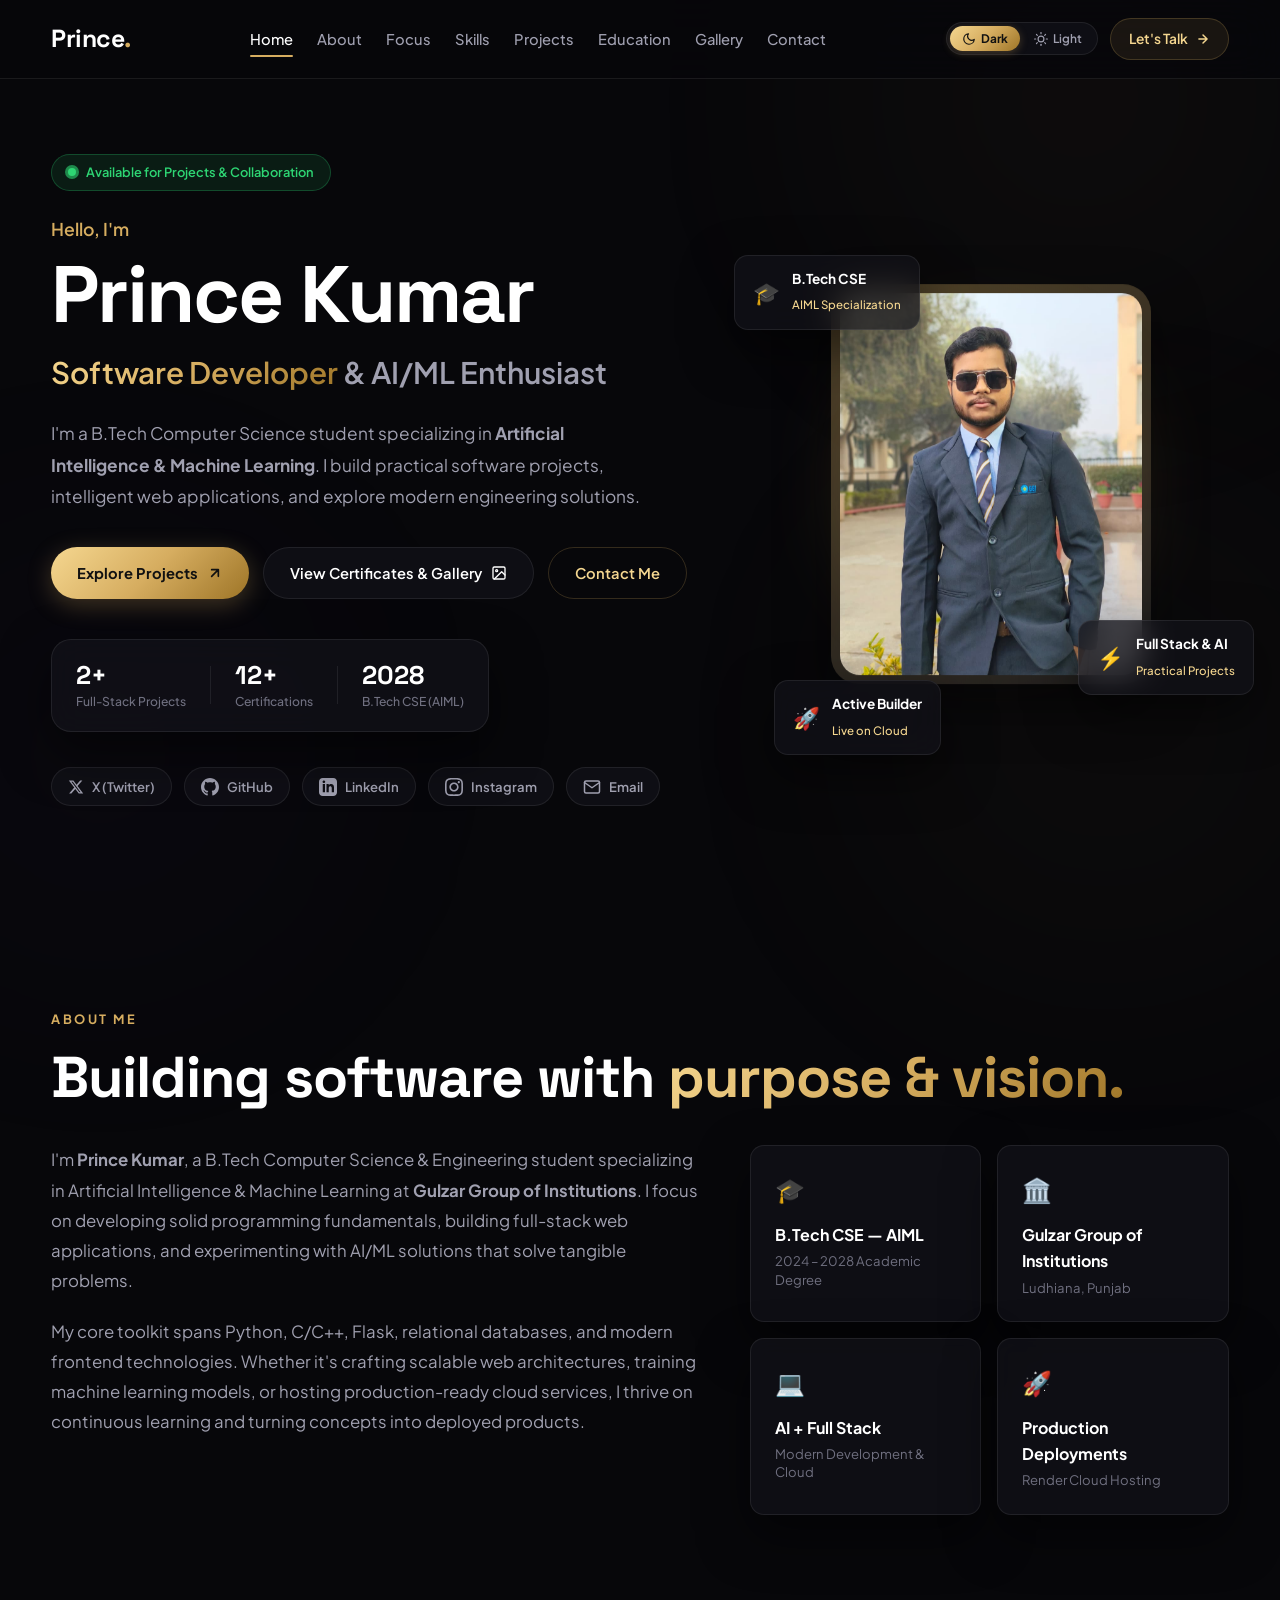
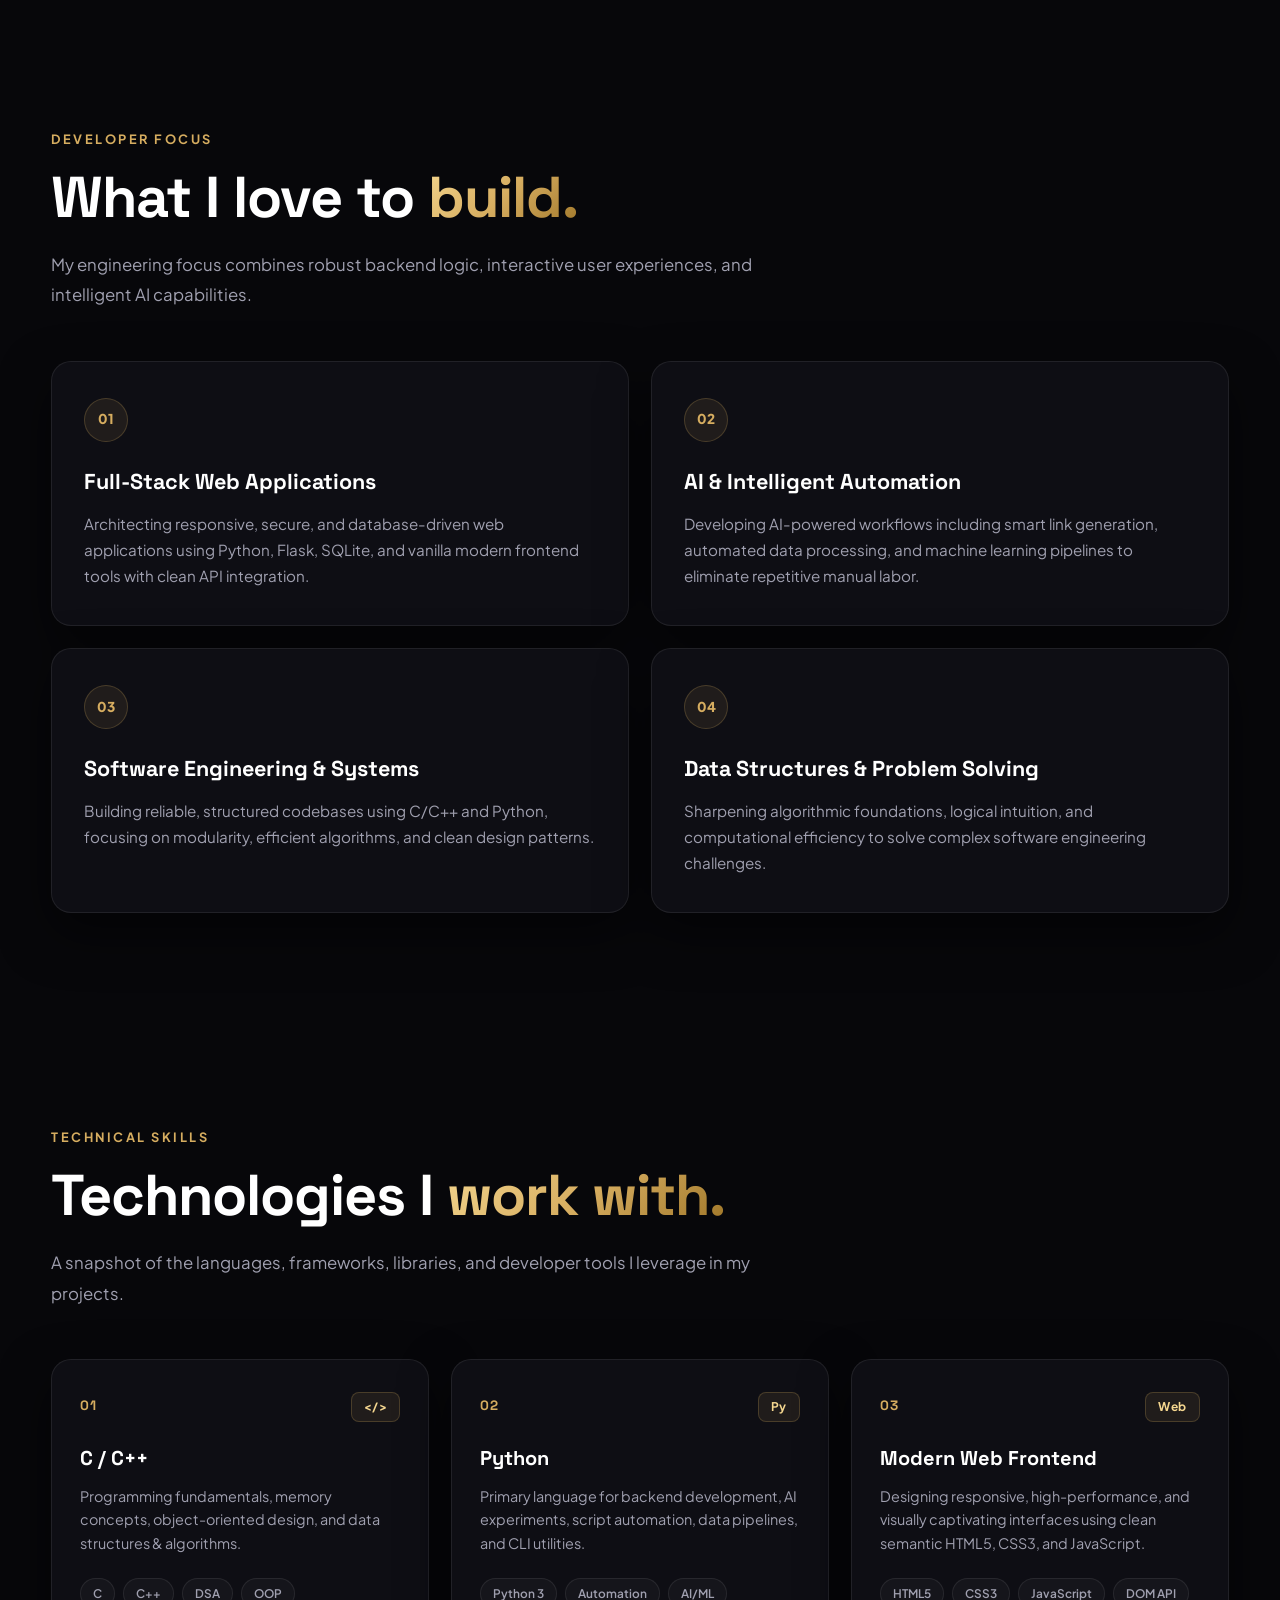
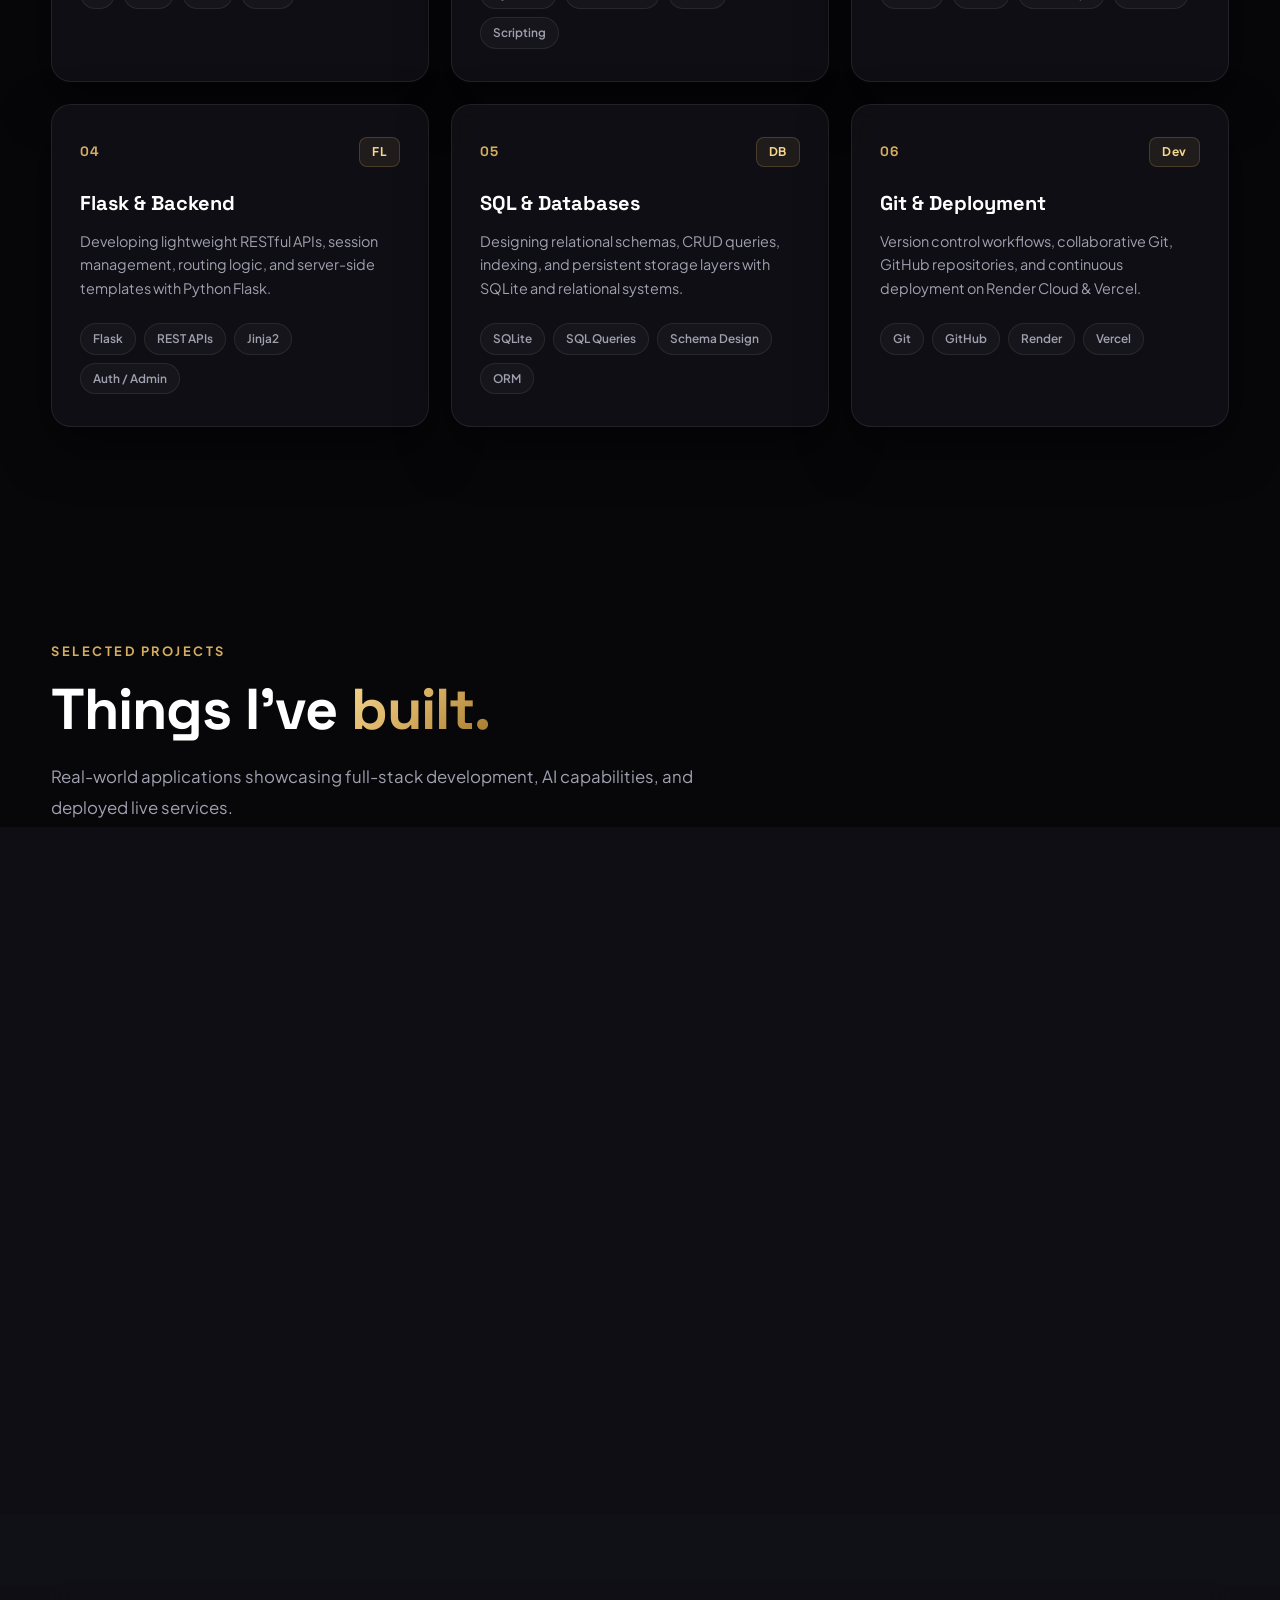
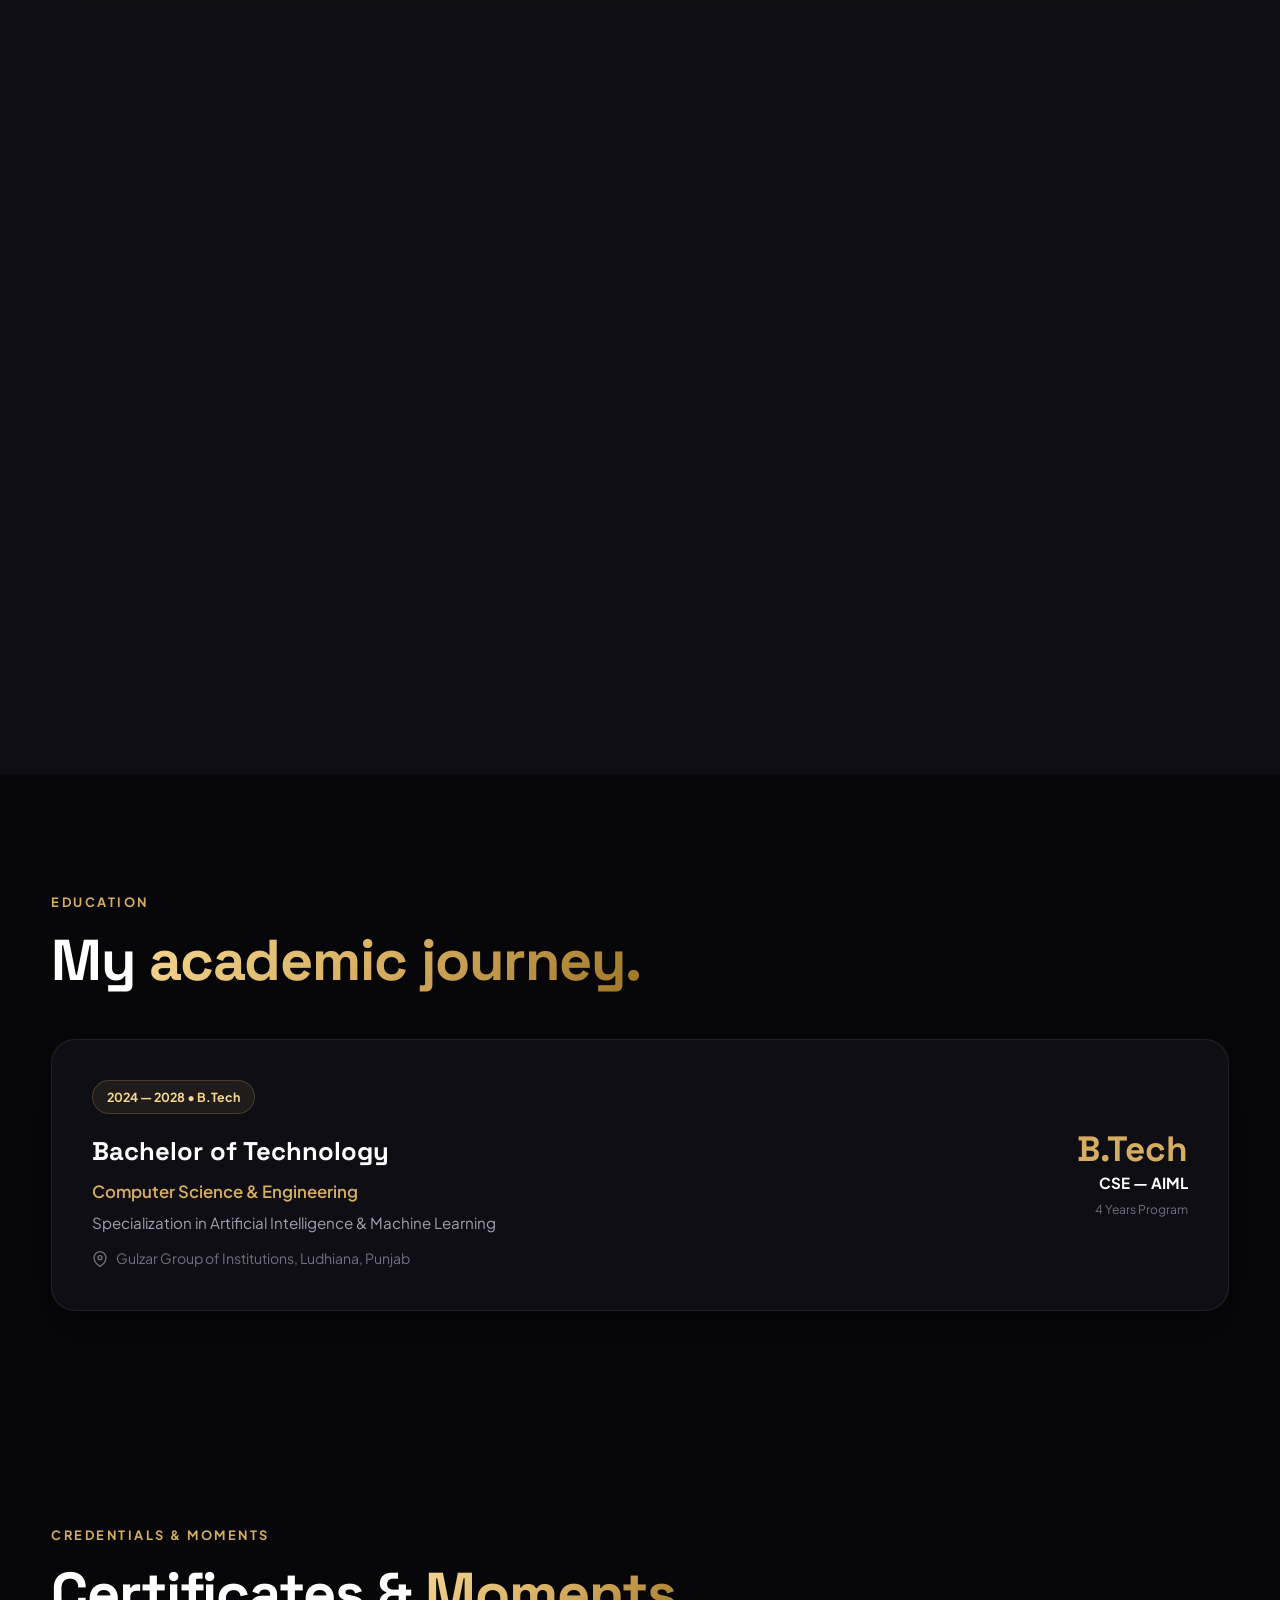
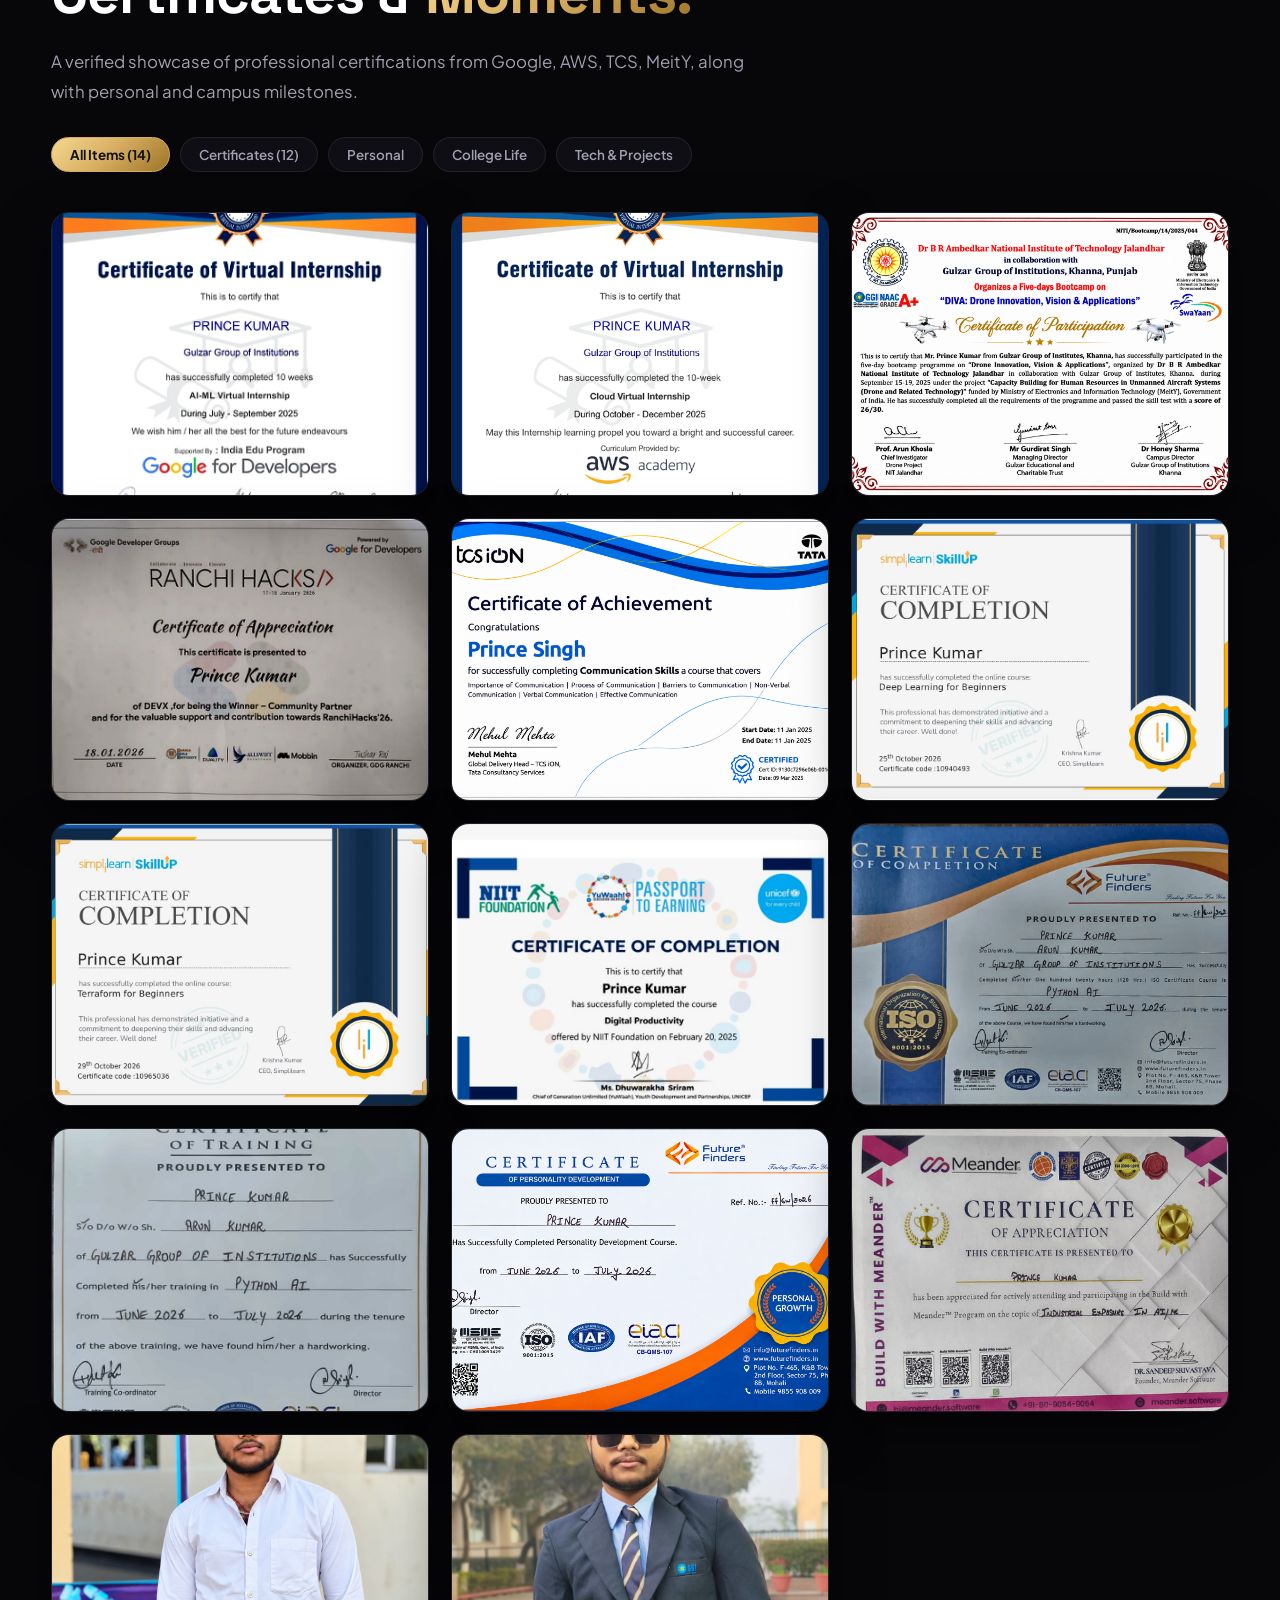
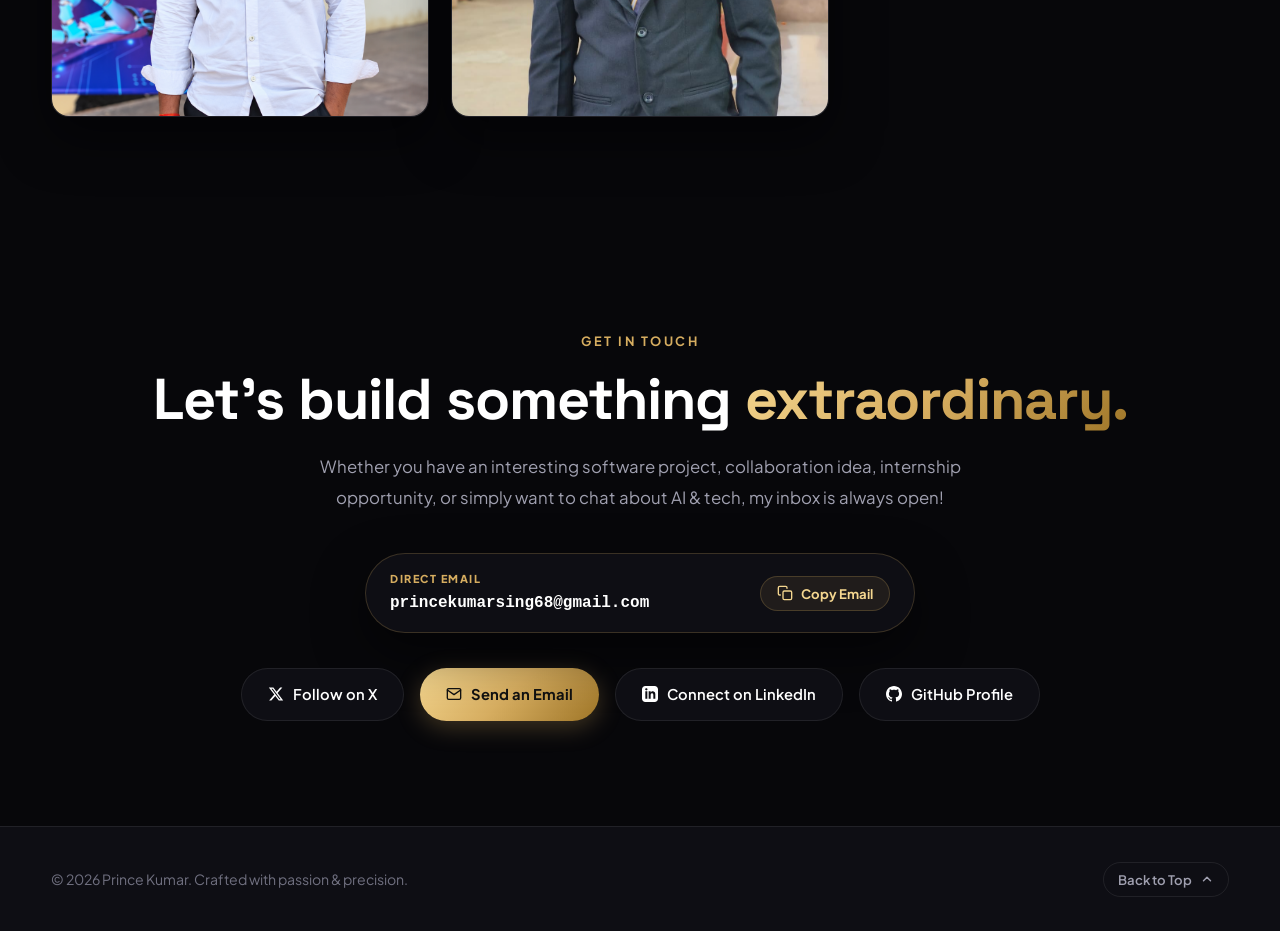
==== index.html @ 90526dca "feat: add 12 verified certificates to gallery under Certificates category and reposition gallery dir" ====
<!DOCTYPE html>
<html lang="en" data-theme="dark">

<head>
    <meta charset="UTF-8">
    <meta name="viewport" content="width=device-width, initial-scale=1.0">

    <title>Prince Kumar | Software Developer & AI/ML Enthusiast</title>

    <meta
        name="description"
        content="Prince Kumar — B.Tech CSE AIML student, software developer and AI/ML enthusiast building practical software solutions."
    >
    <meta name="author" content="Prince Kumar">

    <!-- Color Scheme Meta & Anti-FOUC Theme Script -->
    <meta name="color-scheme" content="light dark">
    <script>
        try {
            const savedTheme = localStorage.getItem("portfolio_theme") || "dark";
            document.documentElement.setAttribute("data-theme", savedTheme);
            const metaTheme = document.querySelector('meta[name="color-scheme"]');
            if (metaTheme) metaTheme.content = savedTheme;
        } catch (e) {}
    </script>

    <!-- Google Fonts -->
    <link rel="preconnect" href="https://fonts.googleapis.com">
    <link rel="preconnect" href="https://fonts.gstatic.com" crossorigin>
    <link href="https://fonts.googleapis.com/css2?family=Plus+Jakarta+Sans:wght@300;400;500;600;700;800&family=Space+Grotesk:wght@500;600;700&display=swap" rel="stylesheet">

    <link rel="stylesheet" href="style.css">
</head>

<body>

    <!-- ================= BACKGROUND AMBIENT GLOWS ================= -->
    <div class="ambient-glow glow-top" aria-hidden="true"></div>
    <div class="ambient-glow glow-middle" aria-hidden="true"></div>
    <div class="ambient-glow glow-bottom" aria-hidden="true"></div>

    <!-- ================= NAVBAR ================= -->
    <header class="navbar">
        <div class="container nav-container">
            <a href="#home" class="logo">
                Prince<span class="gold-dot">.</span>
            </a>

            <!-- NAV LINKS: Gallery right before Contact -->
            <nav class="nav-links" id="navLinks">
                <a href="#home" class="active">Home</a>
                <a href="#about">About</a>
                <a href="#focus">Focus</a>
                <a href="#skills">Skills</a>
                <a href="#projects">Projects</a>
                <a href="#education">Education</a>
                <a href="#gallery">Gallery</a>
                <a href="#contact">Contact</a>
            </nav>

            <div class="nav-actions">
                <!-- THEME SWITCHER (Dark & Light) -->
                <div class="theme-switcher" id="themeSwitcher" role="group" aria-label="Color theme switcher">
                    <button type="button" class="theme-btn active" id="darkThemeBtn" title="Switch to Dark Theme" aria-label="Dark theme">
                        <svg width="14" height="14" viewBox="0 0 24 24" fill="none" stroke="currentColor" stroke-width="2" stroke-linecap="round" stroke-linejoin="round"><path d="M21 12.79A9 9 0 1 1 11.21 3 7 7 0 0 0 21 12.79z"/></svg>
                        <span>Dark</span>
                    </button>
                    <button type="button" class="theme-btn" id="lightThemeBtn" title="Switch to Light Theme" aria-label="Light theme">
                        <svg width="14" height="14" viewBox="0 0 24 24" fill="none" stroke="currentColor" stroke-width="2" stroke-linecap="round" stroke-linejoin="round"><circle cx="12" cy="12" r="5"/><line x1="12" y1="1" x2="12" y2="3"/><line x1="12" y1="21" x2="12" y2="23"/><line x1="4.22" y1="4.22" x2="5.64" y2="5.64"/><line x1="18.36" y1="18.36" x2="19.78" y2="19.78"/><line x1="1" y1="12" x2="3" y2="12"/><line x1="21" y1="12" x2="23" y2="12"/><line x1="4.22" y1="19.78" x2="5.64" y2="18.36"/><line x1="18.36" y1="5.64" x2="19.78" y2="4.22"/></svg>
                        <span>Light</span>
                    </button>
                </div>

                <a href="#contact" class="nav-button">
                    <span>Let's Talk</span>
                    <svg width="14" height="14" viewBox="0 0 24 24" fill="none" stroke="currentColor" stroke-width="2.5" stroke-linecap="round" stroke-linejoin="round"><path d="M5 12h14M12 5l7 7-7 7"/></svg>
                </a>

                <button class="menu-button" id="menuButton" aria-label="Open Menu" type="button">
                    <span class="bar"></span>
                    <span class="bar"></span>
                    <span class="bar"></span>
                </button>
            </div>
        </div>
    </header>

    <!-- ================= MAIN ================= -->
    <main>

        <!-- ================= HERO ================= -->
        <section id="home" class="hero">
            <div class="container hero-container">

                <!-- HERO CONTENT -->
                <div class="hero-content">
                    <div class="hero-badge">
                        <span class="pulse-indicator"></span>
                        <span>Available for Projects & Collaboration</span>
                    </div>

                    <p class="hero-intro">Hello, I'm</p>

                    <h1 class="hero-name">
                        Prince Kumar
                    </h1>

                    <h2 class="hero-subtitle">
                        <span class="gradient-text">Software Developer</span>
                        & AI/ML Enthusiast
                    </h2>

                    <p class="hero-description">
                        I'm a B.Tech Computer Science student specializing in
                        <strong>Artificial Intelligence & Machine Learning</strong>.
                        I build practical software projects, intelligent web applications, and explore modern engineering solutions.
                    </p>

                    <div class="hero-buttons">
                        <a href="#projects" class="btn btn-primary">
                            <span>Explore Projects</span>
                            <svg width="16" height="16" viewBox="0 0 24 24" fill="none" stroke="currentColor" stroke-width="2.5" stroke-linecap="round" stroke-linejoin="round"><path d="M7 17L17 7M7 7h10v10"/></svg>
                        </a>

                        <a href="#gallery" class="btn btn-secondary">
                            <span>View Certificates & Gallery</span>
                            <svg width="16" height="16" viewBox="0 0 24 24" fill="none" stroke="currentColor" stroke-width="2" stroke-linecap="round" stroke-linejoin="round"><rect x="3" y="3" width="18" height="18" rx="2" ry="2"/><circle cx="8.5" cy="8.5" r="1.5"/><polyline points="21 15 16 10 5 21"/></svg>
                        </a>

                        <a href="#contact" class="btn btn-outline">
                            <span>Contact Me</span>
                        </a>
                    </div>

                    <!-- HERO STATS ROW -->
                    <div class="hero-stats">
                        <div class="stat-card">
                            <span class="stat-number">2+</span>
                            <span class="stat-label">Full-Stack Projects</span>
                        </div>
                        <div class="stat-divider"></div>
                        <div class="stat-card">
                            <span class="stat-number">12+</span>
                            <span class="stat-label">Certifications</span>
                        </div>
                        <div class="stat-divider"></div>
                        <div class="stat-card">
                            <span class="stat-number">2028</span>
                            <span class="stat-label">B.Tech CSE (AIML)</span>
                        </div>
                    </div>

                    <!-- SOCIAL LINKS (with X @Prince_240061) -->
                    <div class="social-links">
                        <a href="https://x.com/Prince_240061" target="_blank" rel="noopener noreferrer" aria-label="X Profile (@Prince_240061)">
                            <svg width="16" height="16" viewBox="0 0 24 24" fill="currentColor"><path d="M18.244 2.25h3.308l-7.227 8.26 8.502 11.24H16.17l-5.214-6.817L4.99 21.75H1.68l7.73-8.835L1.254 2.25H8.08l4.713 6.231zm-1.161 17.52h1.833L7.084 4.126H5.117z"/></svg>
                            <span>X (Twitter)</span>
                        </a>

                        <a href="https://github.com/princekumar0223" target="_blank" rel="noopener noreferrer" aria-label="GitHub Profile">
                            <svg width="18" height="18" viewBox="0 0 24 24" fill="currentColor"><path d="M12 0c-6.626 0-12 5.373-12 12 0 5.302 3.438 9.8 8.207 11.387.599.111.793-.261.793-.577v-2.234c-3.338.726-4.033-1.416-4.033-1.416-.546-1.387-1.333-1.756-1.333-1.756-1.089-.745.083-.729.083-.729 1.205.084 1.839 1.237 1.839 1.237 1.07 1.834 2.807 1.304 3.492.997.107-.775.418-1.305.762-1.604-2.665-.305-5.467-1.334-5.467-5.931 0-1.311.469-2.381 1.236-3.221-.124-.303-.535-1.524.117-3.176 0 0 1.008-.322 3.301 1.23.957-.266 1.983-.399 3.003-.404 1.02.005 2.047.138 3.006.404 2.291-1.552 3.297-1.23 3.297-1.23.653 1.653.242 2.874.118 3.176.77.84 1.235 1.911 1.235 3.221 0 4.609-2.807 5.624-5.479 5.921.43.372.823 1.102.823 2.222v3.293c0 .319.192.694.801.576 4.765-1.589 8.199-6.086 8.199-11.386 0-6.627-5.373-12-12-12z"/></svg>
                            <span>GitHub</span>
                        </a>

                        <a href="https://www.linkedin.com/in/prince302" target="_blank" rel="noopener noreferrer" aria-label="LinkedIn Profile">
                            <svg width="18" height="18" viewBox="0 0 24 24" fill="currentColor"><path d="M19 0h-14c-2.761 0-5 2.239-5 5v14c0 2.761 2.239 5 5 5h14c2.762 0 5-2.239 5-5v-14c0-2.761-2.238-5-5-5zm-11 19h-3v-11h3v11zm-1.5-12.268c-.966 0-1.75-.79-1.75-1.764s.784-1.764 1.75-1.764 1.75.79 1.75 1.764-.783 1.764-1.75 1.764zm13.5 12.268h-3v-5.604c0-3.368-4-3.113-4 0v5.604h-3v-11h3v1.765c1.396-2.586 7-2.777 7 2.476v6.759z"/></svg>
                            <span>LinkedIn</span>
                        </a>

                        <a href="https://www.instagram.com/hy_prince_kumar" target="_blank" rel="noopener noreferrer" aria-label="Instagram Profile">
                            <svg width="18" height="18" viewBox="0 0 24 24" fill="currentColor"><path d="M12 2.163c3.204 0 3.584.012 4.85.07 3.252.148 4.771 1.691 4.919 4.919.058 1.265.069 1.645.069 4.849 0 3.205-.012 3.584-.069 4.849-.149 3.225-1.664 4.771-4.919 4.919-1.266.058-1.644.07-4.85.07-3.204 0-3.584-.012-4.849-.07-3.26-.149-4.771-1.699-4.919-4.92-.058-1.265-.07-1.644-.07-4.849 0-3.204.013-3.583.07-4.849.149-3.227 1.664-4.771 4.919-4.919 1.266-.057 1.645-.069 4.849-.069zm0-2.163c-3.259 0-3.667.014-4.947.072-4.358.2-6.78 2.618-6.98 6.98-.059 1.281-.073 1.689-.073 4.948 0 3.259.014 3.668.072 4.948.2 4.358 2.618 6.78 6.98 6.98 1.281.058 1.689.072 4.948.072 3.259 0 3.668-.014 4.948-.072 4.354-.2 6.782-2.618 6.979-6.98.059-1.28.073-1.689.073-4.948 0-3.259-.014-3.667-.072-4.947-.196-4.354-2.617-6.78-6.979-6.98-1.281-.059-1.69-.073-4.949-.073zm0 5.838c-3.403 0-6.162 2.759-6.162 6.162s2.759 6.163 6.162 6.163 6.162-2.759 6.162-6.163c0-3.403-2.759-6.162-6.162-6.162zm0 10.162c-2.209 0-4-1.79-4-4 0-2.209 1.791-4 4-4s4 1.791 4 4c0 2.21-1.791 4-4 4zm6.406-11.845c-.796 0-1.441.645-1.441 1.44s.645 1.44 1.441 1.44c.795 0 1.439-.645 1.439-1.44s-.644-1.44-1.439-1.44z"/></svg>
                            <span>Instagram</span>
                        </a>

                        <a href="mailto:princekumarsing68@gmail.com" aria-label="Email Prince">
                            <svg width="18" height="18" viewBox="0 0 24 24" fill="none" stroke="currentColor" stroke-width="2" stroke-linecap="round" stroke-linejoin="round"><path d="M4 4h16c1.1 0 2 .9 2 2v12c0 1.1-.9 2-2 2H4c-1.1 0-2-.9-2-2V6c0-1.1.9-2 2-2z"/><polyline points="22,6 12,13 2,6"/></svg>
                            <span>Email</span>
                        </a>
                    </div>
                </div>

                <!-- HERO PROFILE VISUAL -->
                <div class="hero-visual">
                    <div class="profile-card">
                        <div class="profile-glow"></div>
                        <div class="profile-frame">
                            <img
                                src="assets/images/profile.jpg"
                                alt="Prince Kumar"
                                loading="eager"
                                class="profile-img"
                            >
                        </div>
                    </div>

                    <div class="floating-card card-one">
                        <span class="floating-icon">🎓</span>
                        <div>
                            <strong>B.Tech CSE</strong>
                            <small>AIML Specialization</small>
                        </div>
                    </div>

                    <div class="floating-card card-two">
                        <span class="floating-icon">⚡</span>
                        <div>
                            <strong>Full Stack & AI</strong>
                            <small>Practical Projects</small>
                        </div>
                    </div>

                    <div class="floating-card card-three">
                        <span class="floating-icon">🚀</span>
                        <div>
                            <strong>Active Builder</strong>
                            <small>Live on Cloud</small>
                        </div>
                    </div>
                </div>

            </div>
        </section>

        <!-- ================= ABOUT ================= -->
        <section id="about" class="section">
            <div class="container">
                <p class="section-label">ABOUT ME</p>
                <h2 class="section-title">
                    Building software with <span>purpose & vision.</span>
                </h2>

                <div class="about-grid">
                    <div class="about-text-content">
                        <p class="section-description">
                            I'm <strong>Prince Kumar</strong>, a B.Tech Computer Science & Engineering student specializing in
                            Artificial Intelligence & Machine Learning at <strong>Gulzar Group of Institutions</strong>.
                            I focus on developing solid programming fundamentals, building full-stack web applications, and experimenting with AI/ML solutions that solve tangible problems.
                        </p>

                        <p class="section-description about-second">
                            My core toolkit spans Python, C/C++, Flask, relational databases, and modern frontend technologies. Whether it's crafting scalable web architectures, training machine learning models, or hosting production-ready cloud services, I thrive on continuous learning and turning concepts into deployed products.
                        </p>
                    </div>

                    <div class="about-highlights">
                        <div class="highlight-card">
                            <div class="highlight-icon">🎓</div>
                            <strong>B.Tech CSE — AIML</strong>
                            <span>2024 – 2028 Academic Degree</span>
                        </div>

                        <div class="highlight-card">
                            <div class="highlight-icon">🏛️</div>
                            <strong>Gulzar Group of Institutions</strong>
                            <span>Ludhiana, Punjab</span>
                        </div>

                        <div class="highlight-card">
                            <div class="highlight-icon">💻</div>
                            <strong>AI + Full Stack</strong>
                            <span>Modern Development & Cloud</span>
                        </div>

                        <div class="highlight-card">
                            <div class="highlight-icon">🚀</div>
                            <strong>Production Deployments</strong>
                            <span>Render Cloud Hosting</span>
                        </div>
                    </div>
                </div>
            </div>
        </section>

        <!-- ================= DEVELOPER FOCUS ================= -->
        <section id="focus" class="section focus-section">
            <div class="container">
                <p class="section-label">DEVELOPER FOCUS</p>
                <h2 class="section-title">
                    What I love to <span>build.</span>
                </h2>
                <p class="section-description">
                    My engineering focus combines robust backend logic, interactive user experiences, and intelligent AI capabilities.
                </p>

                <div class="focus-grid">
                    <div class="focus-card">
                        <span class="focus-icon">01</span>
                        <h3>Full-Stack Web Applications</h3>
                        <p>
                            Architecting responsive, secure, and database-driven web applications using Python, Flask, SQLite, and vanilla modern frontend tools with clean API integration.
                        </p>
                    </div>

                    <div class="focus-card">
                        <span class="focus-icon">02</span>
                        <h3>AI & Intelligent Automation</h3>
                        <p>
                            Developing AI-powered workflows including smart link generation, automated data processing, and machine learning pipelines to eliminate repetitive manual labor.
                        </p>
                    </div>

                    <div class="focus-card">
                        <span class="focus-icon">03</span>
                        <h3>Software Engineering & Systems</h3>
                        <p>
                            Building reliable, structured codebases using C/C++ and Python, focusing on modularity, efficient algorithms, and clean design patterns.
                        </p>
                    </div>

                    <div class="focus-card">
                        <span class="focus-icon">04</span>
                        <h3>Data Structures & Problem Solving</h3>
                        <p>
                            Sharpening algorithmic foundations, logical intuition, and computational efficiency to solve complex software engineering challenges.
                        </p>
                    </div>
                </div>
            </div>
        </section>

        <!-- ================= SKILLS ================= -->
        <section id="skills" class="section">
            <div class="container">
                <p class="section-label">TECHNICAL SKILLS</p>
                <h2 class="section-title">
                    Technologies I <span>work with.</span>
                </h2>
                <p class="section-description">
                    A snapshot of the languages, frameworks, libraries, and developer tools I leverage in my projects.
                </p>

                <div class="skills-grid">
                    <!-- 01 -->
                    <div class="skill-card">
                        <div class="skill-top">
                            <div class="skill-number">01</div>
                            <span class="skill-symbol">&lt;/&gt;</span>
                        </div>
                        <h3>C / C++</h3>
                        <p>Programming fundamentals, memory concepts, object-oriented design, and data structures & algorithms.</p>
                        <div class="skill-tech">
                            <span>C</span>
                            <span>C++</span>
                            <span>DSA</span>
                            <span>OOP</span>
                        </div>
                    </div>

                    <!-- 02 -->
                    <div class="skill-card">
                        <div class="skill-top">
                            <div class="skill-number">02</div>
                            <span class="skill-symbol">Py</span>
                        </div>
                        <h3>Python</h3>
                        <p>Primary language for backend development, AI experiments, script automation, data pipelines, and CLI utilities.</p>
                        <div class="skill-tech">
                            <span>Python 3</span>
                            <span>Automation</span>
                            <span>AI/ML</span>
                            <span>Scripting</span>
                        </div>
                    </div>

                    <!-- 03 -->
                    <div class="skill-card">
                        <div class="skill-top">
                            <div class="skill-number">03</div>
                            <span class="skill-symbol">Web</span>
                        </div>
                        <h3>Modern Web Frontend</h3>
                        <p>Designing responsive, high-performance, and visually captivating interfaces using clean semantic HTML5, CSS3, and JavaScript.</p>
                        <div class="skill-tech">
                            <span>HTML5</span>
                            <span>CSS3</span>
                            <span>JavaScript</span>
                            <span>DOM API</span>
                        </div>
                    </div>

                    <!-- 04 -->
                    <div class="skill-card">
                        <div class="skill-top">
                            <div class="skill-number">04</div>
                            <span class="skill-symbol">FL</span>
                        </div>
                        <h3>Flask & Backend</h3>
                        <p>Developing lightweight RESTful APIs, session management, routing logic, and server-side templates with Python Flask.</p>
                        <div class="skill-tech">
                            <span>Flask</span>
                            <span>REST APIs</span>
                            <span>Jinja2</span>
                            <span>Auth / Admin</span>
                        </div>
                    </div>

                    <!-- 05 -->
                    <div class="skill-card">
                        <div class="skill-top">
                            <div class="skill-number">05</div>
                            <span class="skill-symbol">DB</span>
                        </div>
                        <h3>SQL & Databases</h3>
                        <p>Designing relational schemas, CRUD queries, indexing, and persistent storage layers with SQLite and relational systems.</p>
                        <div class="skill-tech">
                            <span>SQLite</span>
                            <span>SQL Queries</span>
                            <span>Schema Design</span>
                            <span>ORM</span>
                        </div>
                    </div>

                    <!-- 06 -->
                    <div class="skill-card">
                        <div class="skill-top">
                            <div class="skill-number">06</div>
                            <span class="skill-symbol">Dev</span>
                        </div>
                        <h3>Git & Deployment</h3>
                        <p>Version control workflows, collaborative Git, GitHub repositories, and continuous deployment on Render Cloud & Vercel.</p>
                        <div class="skill-tech">
                            <span>Git</span>
                            <span>GitHub</span>
                            <span>Render</span>
                            <span>Vercel</span>
                        </div>
                    </div>
                </div>
            </div>
        </section>

        <!-- ================= PROJECTS ================= -->
        <section id="projects" class="section projects-section">
            <div class="container">
                <p class="section-label">SELECTED PROJECTS</p>
                <h2 class="section-title">
                    Things I've <span>built.</span>
                </h2>
                <p class="section-description">
                    Real-world applications showcasing full-stack development, AI capabilities, and deployed live services.
                </p>

                <div class="projects-showcase">

                    <!-- ================= PROJECT 01: PRINCE MART ================= -->
                    <article class="project-feature">
                        <div class="project-visual">
                            <div class="project-window">
                                <div class="window-header">
                                    <div class="window-dots">
                                        <span></span>
                                        <span></span>
                                        <span></span>
                                    </div>
                                    <span class="window-title">prince-mart.onrender.com</span>
                                    <span class="live-pill">
                                        <span class="live-dot"></span> Live
                                    </span>
                                </div>

                                <div class="window-content ecom-mock">
                                    <div class="mock-sidebar">
                                        <span class="mock-line active"></span>
                                        <span class="mock-line"></span>
                                        <span class="mock-line"></span>
                                        <span class="mock-line"></span>
                                    </div>

                                    <div class="mock-main">
                                        <div class="mock-heading">
                                            <span></span>
                                            <span></span>
                                        </div>

                                        <div class="mock-products">
                                            <div class="mock-product">
                                                <div class="mock-img-placeholder">🛒</div>
                                                <span class="mock-item-bar"></span>
                                                <small class="mock-item-price">₹149</small>
                                            </div>
                                            <div class="mock-product">
                                                <div class="mock-img-placeholder">📦</div>
                                                <span class="mock-item-bar"></span>
                                                <small class="mock-item-price">₹299</small>
                                            </div>
                                            <div class="mock-product">
                                                <div class="mock-img-placeholder">🛍️</div>
                                                <span class="mock-item-bar"></span>
                                                <small class="mock-item-price">₹499</small>
                                            </div>
                                        </div>
                                    </div>
                                </div>
                            </div>
                        </div>

                        <div class="project-info">
                            <div class="project-meta">
                                <span>01</span>
                                <span>E-COMMERCE & MANAGEMENT</span>
                                <span class="project-badge-live">Live on Render</span>
                            </div>

                            <h3>Prince Mart</h3>

                            <p>
                                A comprehensive grocery and wholesale ordering web application built for local shopkeepers, merchants, and customers. It features intuitive product discovery, dynamic pricing management, custom customer cart & order processing, Cash on Delivery, and a dedicated <strong>secure Admin portal</strong> to oversee store inventory and sales.
                            </p>

                            <div class="project-features">
                                <span>Product & Inventory Management</span>
                                <span>Customer Ordering & Cart</span>
                                <span>Admin Dashboard & Auth</span>
                                <span>Cash on Delivery</span>
                                <span>Dynamic Pricing</span>
                            </div>

                            <div class="project-stack">
                                <span>Python</span>
                                <span>Flask</span>
                                <span>SQLite</span>
                                <span>HTML5</span>
                                <span>CSS3</span>
                                <span>JavaScript</span>
                                <span>Render</span>
                            </div>

                            <div class="project-actions">
                                <a
                                    href="https://prince-mart.onrender.com"
                                    target="_blank"
                                    rel="noopener noreferrer"
                                    class="project-action action-live"
                                    title="Open Prince Mart Store"
                                >
                                    <svg width="15" height="15" viewBox="0 0 24 24" fill="none" stroke="currentColor" stroke-width="2.5" stroke-linecap="round" stroke-linejoin="round"><path d="M18 13v6a2 2 0 0 1-2 2H5a2 2 0 0 1-2-2V8a2 2 0 0 1 2-2h6"/><polyline points="15 3 21 3 21 9"/><line x1="10" y1="14" x2="21" y2="3"/></svg>
                                    <span>Live Website</span>
                                </a>

                                <a
                                    href="https://prince-mart.onrender.com/admin/login"
                                    target="_blank"
                                    rel="noopener noreferrer"
                                    class="project-action action-admin"
                                    title="Open Admin Login Portal"
                                >
                                    <svg width="15" height="15" viewBox="0 0 24 24" fill="none" stroke="currentColor" stroke-width="2.5" stroke-linecap="round" stroke-linejoin="round"><rect x="3" y="11" width="18" height="11" rx="2" ry="2"/><path d="M7 11V7a5 5 0 0 1 10 0v4"/></svg>
                                    <span>Admin Portal</span>
                                </a>

                                <a
                                    href="https://github.com/princekumar0223"
                                    target="_blank"
                                    rel="noopener noreferrer"
                                    class="project-action"
                                    title="View Source on GitHub"
                                >
                                    <svg width="15" height="15" viewBox="0 0 24 24" fill="currentColor"><path d="M12 0c-6.626 0-12 5.373-12 12 0 5.302 3.438 9.8 8.207 11.387.599.111.793-.261.793-.577v-2.234c-3.338.726-4.033-1.416-4.033-1.416-.546-1.387-1.333-1.756-1.333-1.756-1.089-.745.083-.729.083-.729 1.205.084 1.839 1.237 1.839 1.237 1.07 1.834 2.807 1.304 3.492.997.107-.775.418-1.305.762-1.604-2.665-.305-5.467-1.334-5.467-5.931 0-1.311.469-2.381 1.236-3.221-.124-.303-.535-1.524.117-3.176 0 0 1.008-.322 3.301 1.23.957-.266 1.983-.399 3.003-.404 1.02.005 2.047.138 3.006.404 2.291-1.552 3.297-1.23 3.297-1.23.653 1.653.242 2.874.118 3.176.77.84 1.235 1.911 1.235 3.221 0 4.609-2.807 5.624-5.479 5.921.43.372.823 1.102.823 2.222v3.293c0 .319.192.694.801.576 4.765-1.589 8.199-6.086 8.199-11.386 0-6.627-5.373-12-12-12z"/></svg>
                                    <span>GitHub</span>
                                </a>
                            </div>
                        </div>
                    </article>

                    <!-- ================= PROJECT 02: RELINK AI ================= -->
                    <article class="project-feature reverse">
                        <div class="project-visual">
                            <div class="project-window ai-window">
                                <div class="window-header">
                                    <div class="window-dots">
                                        <span></span>
                                        <span></span>
                                        <span></span>
                                    </div>
                                    <span class="window-title">relink-ai.onrender.com</span>
                                    <span class="live-pill">
                                        <span class="live-dot"></span> Live
                                    </span>
                                </div>

                                <div class="window-content relink-mock">
                                    <div class="relink-header-mock">
                                        <span class="relink-logo">⚡ Relink AI</span>
                                        <span class="relink-chip">AI Engine Active</span>
                                    </div>

                                    <div class="relink-input-box">
                                        <span class="relink-input-placeholder">https://your-long-url.com/ai-smart-link</span>
                                        <span class="relink-action-badge">Shorten & Analyze</span>
                                    </div>

                                    <div class="relink-stats-row">
                                        <div class="relink-stat">
                                            <strong>1,420+</strong>
                                            <small>Smart Clicks</small>
                                        </div>
                                        <div class="relink-stat">
                                            <strong>99.8%</strong>
                                            <small>Fast Redirect</small>
                                        </div>
                                        <div class="relink-stat">
                                            <strong>AI Bio</strong>
                                            <small>Custom Page</small>
                                        </div>
                                    </div>

                                    <div class="relink-preview-card">
                                        <div class="relink-preview-left">
                                            <span class="relink-dot-status"></span>
                                            <div>
                                                <strong>relink-ai.onrender.com/prince</strong>
                                                <small>AI-Powered Bio & Smart Routing</small>
                                            </div>
                                        </div>
                                        <span class="relink-badge-copied">Ready</span>
                                    </div>
                                </div>
                            </div>
                        </div>

                        <div class="project-info">
                            <div class="project-meta">
                                <span>02</span>
                                <span>AI & WEB PLATFORM</span>
                                <span class="project-badge-live">Live on Render</span>
                            </div>

                            <h3>Relink AI</h3>

                            <p>
                                An intelligent AI-powered link management, smart shortening, and bio optimization platform built for developers, creators, and businesses. Features fast link shortening, custom bio links, instant redirection, click intelligence, and automated link insights hosted seamlessly on Render cloud.
                            </p>

                            <div class="project-features">
                                <span>Smart URL Shortening</span>
                                <span>AI Bio Link Pages</span>
                                <span>Click Analytics & Metrics</span>
                                <span>High-Speed Redirection</span>
                                <span>Cloud Hosted on Render</span>
                            </div>

                            <div class="project-stack">
                                <span>Python</span>
                                <span>Flask</span>
                                <span>AI/ML</span>
                                <span>SQLite / PostgreSQL</span>
                                <span>HTML5 / CSS3</span>
                                <span>JavaScript</span>
                                <span>Render</span>
                            </div>

                            <div class="project-actions">
                                <a
                                    href="https://relink-ai.onrender.com"
                                    target="_blank"
                                    rel="noopener noreferrer"
                                    class="project-action action-live"
                                    title="Open Relink AI Live Website"
                                >
                                    <svg width="15" height="15" viewBox="0 0 24 24" fill="none" stroke="currentColor" stroke-width="2.5" stroke-linecap="round" stroke-linejoin="round"><path d="M18 13v6a2 2 0 0 1-2 2H5a2 2 0 0 1-2-2V8a2 2 0 0 1 2-2h6"/><polyline points="15 3 21 3 21 9"/><line x1="10" y1="14" x2="21" y2="3"/></svg>
                                    <span>Live Website</span>
                                </a>

                                <a
                                    href="https://github.com/princekumar0223"
                                    target="_blank"
                                    rel="noopener noreferrer"
                                    class="project-action"
                                    title="View Source on GitHub"
                                >
                                    <svg width="15" height="15" viewBox="0 0 24 24" fill="currentColor"><path d="M12 0c-6.626 0-12 5.373-12 12 0 5.302 3.438 9.8 8.207 11.387.599.111.793-.261.793-.577v-2.234c-3.338.726-4.033-1.416-4.033-1.416-.546-1.387-1.333-1.756-1.333-1.756-1.089-.745.083-.729.083-.729 1.205.084 1.839 1.237 1.839 1.237 1.07 1.834 2.807 1.304 3.492.997.107-.775.418-1.305.762-1.604-2.665-.305-5.467-1.334-5.467-5.931 0-1.311.469-2.381 1.236-3.221-.124-.303-.535-1.524.117-3.176 0 0 1.008-.322 3.301 1.23.957-.266 1.983-.399 3.003-.404 1.02.005 2.047.138 3.006.404 2.291-1.552 3.297-1.23 3.297-1.23.653 1.653.242 2.874.118 3.176.77.84 1.235 1.911 1.235 3.221 0 4.609-2.807 5.624-5.479 5.921.43.372.823 1.102.823 2.222v3.293c0 .319.192.694.801.576 4.765-1.589 8.199-6.086 8.199-11.386 0-6.627-5.373-12-12-12z"/></svg>
                                    <span>GitHub</span>
                                </a>

                                <a href="#contact" class="project-action" title="Project Details">
                                    <span>Contact for Info</span>
                                    <span>→</span>
                                </a>
                            </div>
                        </div>
                    </article>

                </div>
            </div>
        </section>

        <!-- ================= EDUCATION ================= -->
        <section id="education" class="section">
            <div class="container">
                <p class="section-label">EDUCATION</p>
                <h2 class="section-title">
                    My <span>academic journey.</span>
                </h2>

                <div class="education-card">
                    <div class="education-main">
                        <span class="education-badge">2024 — 2028 • B.Tech</span>
                        <h3>Bachelor of Technology</h3>
                        <p class="education-program">Computer Science & Engineering</p>
                        <p class="education-spec">Specialization in Artificial Intelligence & Machine Learning</p>
                        <p class="education-institution">
                            <svg width="16" height="16" viewBox="0 0 24 24" fill="none" stroke="currentColor" stroke-width="2" stroke-linecap="round" stroke-linejoin="round"><path d="M21 10c0 7-9 13-9 13s-9-6-9-13a9 9 0 0 1 18 0z"/><circle cx="12" cy="10" r="3"/></svg>
                            Gulzar Group of Institutions, Ludhiana, Punjab
                        </p>
                    </div>

                    <div class="education-year">
                        <span class="edu-degree">B.Tech</span>
                        <span class="edu-branch">CSE — AIML</span>
                        <span class="edu-duration">4 Years Program</span>
                    </div>
                </div>
            </div>
        </section>

        <!-- ================= GALLERY & CERTIFICATES (Placed right above Contact!) ================= -->
        <section id="gallery" class="section gallery-section">
            <div class="container">
                <div class="gallery-header-row">
                    <div>
                        <p class="section-label">CREDENTIALS & MOMENTS</p>
                        <h2 class="section-title">
                            Certificates & <span>Moments.</span>
                        </h2>
                        <p class="section-description">
                            A verified showcase of professional certifications from Google, AWS, TCS, MeitY, along with personal and campus milestones.
                        </p>
                    </div>

                    <!-- Category filter pills with Certificates as prominent filter -->
                    <div class="gallery-filters" id="galleryFilters">
                        <button type="button" class="filter-btn active" data-filter="all">All Items (<span id="countAll">0</span>)</button>
                        <button type="button" class="filter-btn" data-filter="Certificates">Certificates (<span id="countCert">0</span>)</button>
                        <button type="button" class="filter-btn" data-filter="Personal">Personal</button>
                        <button type="button" class="filter-btn" data-filter="College Life">College Life</button>
                        <button type="button" class="filter-btn" data-filter="Tech & Hackathons">Tech & Projects</button>
                    </div>
                </div>

                <!-- GALLERY GRID (Rendered from gallery-data.js) -->
                <div class="gallery-grid" id="galleryGrid">
                    <!-- Populated dynamically via script.js from gallery-data.js -->
                </div>
            </div>
        </section>

        <!-- LIGHTBOX MODAL (Native Dialog adhering to Modern Web Guidance) -->
        <dialog id="galleryModal" class="gallery-modal" closedby="any" aria-label="Photo Lightbox">
            <div class="modal-card">
                <button type="button" class="modal-close" id="modalCloseBtn" aria-label="Close dialog">✕</button>
                <div class="modal-img-container">
                    <img id="modalImg" src="" alt="Full size photo preview">
                </div>
                <div class="modal-footer">
                    <div>
                        <h4 id="modalCaption">Memory Caption</h4>
                        <span id="modalMeta" class="modal-meta">Category • Date</span>
                    </div>
                    <div class="modal-actions">
                        <a id="modalDownloadBtn" href="" download="prince-certificate-photo.jpg" class="modal-action-btn" title="Download Image">
                            <svg width="16" height="16" viewBox="0 0 24 24" fill="none" stroke="currentColor" stroke-width="2" stroke-linecap="round" stroke-linejoin="round"><path d="M21 15v4a2 2 0 0 1-2 2H5a2 2 0 0 1-2-2v-4"/><polyline points="7 10 12 15 17 10"/><line x1="12" y1="15" x2="12" y2="3"/></svg>
                        </a>
                    </div>
                </div>
            </div>
        </dialog>

        <!-- ================= CONTACT ================= -->
        <section id="contact" class="section contact-section">
            <div class="container">
                <p class="section-label">GET IN TOUCH</p>
                <h2 class="section-title">
                    Let's build something <span>extraordinary.</span>
                </h2>
                <p class="section-description">
                    Whether you have an interesting software project, collaboration idea, internship opportunity, or simply want to chat about AI & tech, my inbox is always open!
                </p>

                <!-- INTERACTIVE EMAIL CARD -->
                <div class="contact-email-box">
                    <div class="email-info">
                        <span class="email-label">DIRECT EMAIL</span>
                        <a href="mailto:princekumarsing68@gmail.com" class="email-address">princekumarsing68@gmail.com</a>
                    </div>
                    <button type="button" class="copy-email-btn" id="copyEmailBtn" title="Copy email address to clipboard">
                        <svg class="copy-icon" width="16" height="16" viewBox="0 0 24 24" fill="none" stroke="currentColor" stroke-width="2" stroke-linecap="round" stroke-linejoin="round"><rect x="9" y="9" width="13" height="13" rx="2" ry="2"/><path d="M5 15H4a2 2 0 0 1-2-2V4a2 2 0 0 1 2-2h9a2 2 0 0 1 2 2v1"/></svg>
                        <span class="copy-text">Copy Email</span>
                    </button>
                </div>

                <div class="contact-buttons">
                    <a href="https://x.com/Prince_240061" target="_blank" rel="noopener noreferrer" class="btn btn-secondary" title="Follow Prince on X">
                        <svg width="16" height="16" viewBox="0 0 24 24" fill="currentColor"><path d="M18.244 2.25h3.308l-7.227 8.26 8.502 11.24H16.17l-5.214-6.817L4.99 21.75H1.68l7.73-8.835L1.254 2.25H8.08l4.713 6.231zm-1.161 17.52h1.833L7.084 4.126H5.117z"/></svg>
                        <span>Follow on X</span>
                    </a>

                    <a href="mailto:princekumarsing68@gmail.com" class="btn btn-primary">
                        <svg width="16" height="16" viewBox="0 0 24 24" fill="none" stroke="currentColor" stroke-width="2" stroke-linecap="round" stroke-linejoin="round"><path d="M4 4h16c1.1 0 2 .9 2 2v12c0 1.1-.9 2-2 2H4c-1.1 0-2-.9-2-2V6c0-1.1.9-2 2-2z"/><polyline points="22,6 12,13 2,6"/></svg>
                        <span>Send an Email</span>
                    </a>

                    <a href="https://www.linkedin.com/in/prince302" target="_blank" rel="noopener noreferrer" class="btn btn-secondary">
                        <svg width="16" height="16" viewBox="0 0 24 24" fill="currentColor"><path d="M19 0h-14c-2.761 0-5 2.239-5 5v14c0 2.761 2.239 5 5 5h14c2.762 0 5-2.239 5-5v-14c0-2.761-2.238-5-5-5zm-11 19h-3v-11h3v11zm-1.5-12.268c-.966 0-1.75-.79-1.75-1.764s.784-1.764 1.75-1.764 1.75.79 1.75 1.764-.783 1.764-1.75 1.764zm13.5 12.268h-3v-5.604c0-3.368-4-3.113-4 0v5.604h-3v-11h3v1.765c1.396-2.586 7-2.777 7 2.476v6.759z"/></svg>
                        <span>Connect on LinkedIn</span>
                    </a>

                    <a href="https://github.com/princekumar0223" target="_blank" rel="noopener noreferrer" class="btn btn-secondary">
                        <svg width="16" height="16" viewBox="0 0 24 24" fill="currentColor"><path d="M12 0c-6.626 0-12 5.373-12 12 0 5.302 3.438 9.8 8.207 11.387.599.111.793-.261.793-.577v-2.234c-3.338.726-4.033-1.416-4.033-1.416-.546-1.387-1.333-1.756-1.333-1.756-1.089-.745.083-.729.083-.729 1.205.084 1.839 1.237 1.839 1.237 1.07 1.834 2.807 1.304 3.492.997.107-.775.418-1.305.762-1.604-2.665-.305-5.467-1.334-5.467-5.931 0-1.311.469-2.381 1.236-3.221-.124-.303-.535-1.524.117-3.176 0 0 1.008-.322 3.301 1.23.957-.266 1.983-.399 3.003-.404 1.02.005 2.047.138 3.006.404 2.291-1.552 3.297-1.23 3.297-1.23.653 1.653.242 2.874.118 3.176.77.84 1.235 1.911 1.235 3.221 0 4.609-2.807 5.624-5.479 5.921.43.372.823 1.102.823 2.222v3.293c0 .319.192.694.801.576 4.765-1.589 8.199-6.086 8.199-11.386 0-6.627-5.373-12-12-12z"/></svg>
                        <span>GitHub Profile</span>
                    </a>
                </div>
            </div>
        </section>

    </main>

    <!-- ================= FOOTER ================= -->
    <footer class="footer">
        <div class="container footer-container">
            <p class="copyright-text">
                © <span id="currentYear">2026</span> Prince Kumar. Crafted with passion & precision.
            </p>
            <a href="#home" class="back-to-top" aria-label="Back to Top">
                <span>Back to Top</span>
                <svg width="14" height="14" viewBox="0 0 24 24" fill="none" stroke="currentColor" stroke-width="2.5" stroke-linecap="round" stroke-linejoin="round"><path d="M18 15l-6-6-6 6"/></svg>
            </a>
        </div>
    </footer>

    <!-- TOAST NOTIFICATION CONTAINER -->
    <div id="toastContainer" class="toast-container" aria-live="polite"></div>

    <!-- GALLERY DATA & INTERACTIVE SCRIPT -->
    <script src="gallery-data.js"></script>
    <script src="script.js"></script>

</body>

</html>
---- style.css ----
/* =========================================================
   PRINCE KUMAR PORTFOLIO — PREMIUM DUAL THEME (DARK & LIGHT)
   Modern, Sleek, Fully Responsive & Clean UI
   ========================================================= */

/* ================= ROOT VARIABLES ================= */
:root {
    color-scheme: light dark;

    /* Base Dark Theme (Default) */
    --bg: #07070a;
    --bg-secondary: #0c0c12;
    --bg-card: rgba(18, 18, 24, 0.75);
    --bg-card-hover: rgba(26, 26, 36, 0.9);
    --bg-glass: rgba(255, 255, 255, 0.03);

    --gold: #d6ad60;
    --gold-light: #f5d790;
    --gold-dark: #b88a38;
    --gold-gradient: linear-gradient(135deg, #f5d790 0%, #d6ad60 50%, #9e7527 100%);
    --gold-glow: rgba(214, 173, 96, 0.28);
    --gold-soft: rgba(214, 173, 96, 0.09);

    --white: #ffffff;
    --text-primary: #f0f0f5;
    --text-secondary: #a0a0b0;
    --text-muted: #707080;

    --border: rgba(255, 255, 255, 0.08);
    --border-hover: rgba(214, 173, 96, 0.35);
    --border-gold: rgba(214, 173, 96, 0.22);

    --window-bg: #0d0d14;
    --window-header: rgba(255, 255, 255, 0.035);
    --window-border: rgba(255, 255, 255, 0.1);

    --navbar-bg: rgba(7, 7, 10, 0.82);
    --navbar-scrolled: rgba(7, 7, 10, 0.94);

    --card-shadow: 0 20px 50px rgba(0, 0, 0, 0.5);
    --ambient-opacity: 0.45;

    --font-heading: 'Space Grotesk', -apple-system, BlinkMacSystemFont, sans-serif;
    --font-body: 'Plus Jakarta Sans', -apple-system, BlinkMacSystemFont, 'Segoe UI', Roboto, sans-serif;

    --container-max: 1200px;
    --radius-sm: 8px;
    --radius-md: 14px;
    --radius-lg: 20px;
    --radius-full: 9999px;

    --transition: 0.3s cubic-bezier(0.16, 1, 0.3, 1);
    --transition-slow: 0.5s cubic-bezier(0.16, 1, 0.3, 1);
}

/* ================= LIGHT THEME OVERRIDES ================= */
:root[data-theme="light"],
:root:has(> head > meta[name="color-scheme"][content="light"]) {
    color-scheme: light;

    --bg: #f6f8fc;
    --bg-secondary: #ffffff;
    --bg-card: rgba(255, 255, 255, 0.88);
    --bg-card-hover: #ffffff;
    --bg-glass: rgba(0, 0, 0, 0.02);

    --gold: #b3852d;
    --gold-light: #8e6518;
    --gold-dark: #7a5410;
    --gold-gradient: linear-gradient(135deg, #c99839 0%, #b3852d 50%, #8e6518 100%);
    --gold-glow: rgba(179, 133, 45, 0.22);
    --gold-soft: rgba(179, 133, 45, 0.1);

    --white: #111318;
    --text-primary: #12141a;
    --text-secondary: #4e5263;
    --text-muted: #74788c;

    --border: rgba(0, 0, 0, 0.08);
    --border-hover: rgba(179, 133, 45, 0.4);
    --border-gold: rgba(179, 133, 45, 0.28);

    --window-bg: #ffffff;
    --window-header: rgba(0, 0, 0, 0.035);
    --window-border: rgba(0, 0, 0, 0.08);

    --navbar-bg: rgba(246, 248, 252, 0.85);
    --navbar-scrolled: rgba(246, 248, 252, 0.96);

    --card-shadow: 0 14px 38px rgba(0, 0, 0, 0.06);
    --ambient-opacity: 0.2;
}

/* ================= RESET & BASE ================= */
*,
*::before,
*::after {
    margin: 0;
    padding: 0;
    box-sizing: border-box;
}

html {
    scroll-behavior: smooth;
    scroll-padding-top: 86px;
}

body {
    background-color: var(--bg);
    color: var(--text-primary);
    font-family: var(--font-body);
    font-size: 16px;
    line-height: 1.65;
    overflow-x: hidden;
    position: relative;
    min-height: 100vh;
    -webkit-font-smoothing: antialiased;
    -moz-osx-font-smoothing: grayscale;
    transition: background-color 0.35s ease, color 0.35s ease;
}

a {
    color: inherit;
    text-decoration: none;
    transition: var(--transition);
}

button {
    font-family: inherit;
    cursor: pointer;
    border: none;
    background: none;
    outline: none;
}

img {
    max-width: 100%;
    display: block;
}

/* ================= AMBIENT BACKGROUND GLOWS ================= */
.ambient-glow {
    position: fixed;
    pointer-events: none;
    z-index: 0;
    border-radius: 50%;
    filter: blur(140px);
    opacity: var(--ambient-opacity);
    transition: opacity 0.4s ease;
}

.glow-top {
    width: 600px;
    height: 600px;
    top: -200px;
    right: -100px;
    background: radial-gradient(circle, rgba(214, 173, 96, 0.22) 0%, transparent 70%);
}

.glow-middle {
    width: 700px;
    height: 700px;
    top: 45%;
    left: -250px;
    background: radial-gradient(circle, rgba(160, 110, 240, 0.1) 0%, transparent 70%);
}

.glow-bottom {
    width: 650px;
    height: 650px;
    bottom: -150px;
    right: -150px;
    background: radial-gradient(circle, rgba(214, 173, 96, 0.16) 0%, transparent 70%);
}

/* ================= LAYOUT CONTAINER ================= */
.container {
    width: min(92%, var(--container-max));
    margin: 0 auto;
    position: relative;
    z-index: 1;
}

.section {
    padding: 105px 0;
    position: relative;
    z-index: 1;
}

.section-label {
    display: inline-block;
    color: var(--gold);
    font-size: 0.8rem;
    font-weight: 700;
    letter-spacing: 2.5px;
    text-transform: uppercase;
    margin-bottom: 14px;
}

.section-title {
    font-family: var(--font-heading);
    color: var(--white);
    font-size: clamp(2.2rem, 4.5vw, 3.6rem);
    font-weight: 700;
    line-height: 1.15;
    letter-spacing: -1px;
    margin-bottom: 20px;
}

.section-title span {
    background: var(--gold-gradient);
    -webkit-background-clip: text;
    -webkit-text-fill-color: transparent;
}

.section-description {
    max-width: 720px;
    color: var(--text-secondary);
    font-size: 1.05rem;
    line-height: 1.8;
}

/* ================= GRADIENTS & UTILITIES ================= */
.gradient-text {
    background: var(--gold-gradient);
    -webkit-background-clip: text;
    -webkit-text-fill-color: transparent;
}

.gold-dot {
    color: var(--gold);
}

/* ================= NAVBAR ================= */
.navbar {
    position: fixed;
    top: 0;
    left: 0;
    width: 100%;
    z-index: 1000;
    background: var(--navbar-bg);
    backdrop-filter: blur(20px);
    -webkit-backdrop-filter: blur(20px);
    border-bottom: 1px solid var(--border);
    transition: background 0.3s ease, border-color 0.3s ease;
}

.nav-container {
    min-height: 78px;
    display: flex;
    align-items: center;
    justify-content: space-between;
}

.logo {
    font-family: var(--font-heading);
    font-size: 1.55rem;
    font-weight: 700;
    letter-spacing: -0.5px;
    color: var(--white);
    display: flex;
    align-items: center;
}

.logo span {
    color: var(--gold);
}

.nav-links {
    display: flex;
    align-items: center;
    gap: 24px;
}

.nav-links a {
    color: var(--text-secondary);
    font-size: 0.92rem;
    font-weight: 500;
    position: relative;
    padding: 6px 0;
    transition: color 0.25s ease;
}

.nav-links a:hover,
.nav-links a.active {
    color: var(--white);
}

.nav-links a::after {
    content: '';
    position: absolute;
    bottom: 0;
    left: 0;
    width: 0;
    height: 2px;
    background: var(--gold);
    border-radius: 2px;
    transition: width 0.3s cubic-bezier(0.16, 1, 0.3, 1);
}

.nav-links a.active::after,
.nav-links a:hover::after {
    width: 100%;
}

.nav-actions {
    display: flex;
    align-items: center;
    gap: 12px;
}

/* THEME SWITCHER */
.theme-switcher {
    display: inline-flex;
    align-items: center;
    background: var(--bg-card);
    border: 1px solid var(--border);
    border-radius: var(--radius-full);
    padding: 3px;
    gap: 2px;
}

.theme-btn {
    display: inline-flex;
    align-items: center;
    gap: 5px;
    padding: 5px 12px;
    border-radius: var(--radius-full);
    font-size: 0.74rem;
    font-weight: 600;
    color: var(--text-secondary);
    transition: var(--transition);
}

.theme-btn:hover {
    color: var(--text-primary);
}

.theme-btn.active {
    background: var(--gold-gradient);
    color: #111;
    font-weight: 700;
    box-shadow: 0 2px 8px var(--gold-glow);
}

.nav-button {
    display: inline-flex;
    align-items: center;
    gap: 8px;
    padding: 9px 18px;
    background: var(--gold-soft);
    border: 1px solid var(--border-gold);
    color: var(--gold-light);
    font-size: 0.86rem;
    font-weight: 600;
    border-radius: var(--radius-full);
    transition: var(--transition);
}

.nav-button:hover {
    background: var(--gold);
    color: #111;
    border-color: var(--gold);
    box-shadow: 0 0 20px var(--gold-glow);
    transform: translateY(-2px);
}

.menu-button {
    display: none;
    width: 40px;
    height: 40px;
    border-radius: var(--radius-sm);
    border: 1px solid var(--border);
    background: var(--bg-card);
    color: var(--text-primary);
    position: relative;
}

.menu-button .bar {
    display: block;
    width: 20px;
    height: 2px;
    background: var(--white);
    margin: 5px auto;
    transition: var(--transition);
    border-radius: 2px;
}

.menu-button.open .bar:nth-child(1) {
    transform: translateY(7px) rotate(45deg);
}

.menu-button.open .bar:nth-child(2) {
    opacity: 0;
}

.menu-button.open .bar:nth-child(3) {
    transform: translateY(-7px) rotate(-45deg);
}

/* ================= BUTTONS ================= */
.btn {
    display: inline-flex;
    align-items: center;
    justify-content: center;
    gap: 9px;
    padding: 13px 26px;
    border-radius: var(--radius-full);
    font-size: 0.92rem;
    font-weight: 600;
    transition: var(--transition);
    white-space: nowrap;
}

.btn-primary {
    background: var(--gold-gradient);
    color: #111;
    font-weight: 700;
    box-shadow: 0 6px 25px var(--gold-glow);
}

.btn-primary:hover {
    transform: translateY(-2px);
    box-shadow: 0 10px 32px var(--gold-glow);
    filter: brightness(1.08);
}

.btn-secondary {
    background: var(--bg-card);
    color: var(--white);
    border: 1px solid var(--border);
    backdrop-filter: blur(10px);
}

.btn-secondary:hover {
    border-color: var(--border-gold);
    background: var(--bg-card-hover);
    transform: translateY(-2px);
}

.btn-outline {
    background: transparent;
    color: var(--gold-light);
    border: 1px solid var(--border-gold);
}

.btn-outline:hover {
    background: var(--gold-soft);
    border-color: var(--gold);
    transform: translateY(-2px);
}

/* ================= HERO SECTION ================= */
.hero {
    min-height: 100vh;
    padding: 150px 0 90px;
    display: flex;
    align-items: center;
    position: relative;
}

.hero-container {
    display: grid;
    grid-template-columns: 1.15fr 0.85fr;
    align-items: center;
    gap: 60px;
}

.hero-badge {
    display: inline-flex;
    align-items: center;
    gap: 10px;
    padding: 7px 16px;
    background: rgba(46, 213, 115, 0.1);
    border: 1px solid rgba(46, 213, 115, 0.25);
    border-radius: var(--radius-full);
    color: #2ed573;
    font-size: 0.8rem;
    font-weight: 600;
    margin-bottom: 24px;
}

:root[data-theme="light"] .hero-badge {
    background: rgba(39, 174, 96, 0.12);
    border-color: rgba(39, 174, 96, 0.3);
    color: #219653;
}

.pulse-indicator {
    width: 8px;
    height: 8px;
    background: #2ed573;
    border-radius: 50%;
    position: relative;
}

.pulse-indicator::after {
    content: '';
    position: absolute;
    top: -3px;
    left: -3px;
    width: 14px;
    height: 14px;
    background: #2ed573;
    border-radius: 50%;
    opacity: 0.6;
    animation: pulseRing 1.8s cubic-bezier(0.4, 0, 0.6, 1) infinite;
}

@keyframes pulseRing {
    0% { transform: scale(0.7); opacity: 0.8; }
    100% { transform: scale(2.2); opacity: 0; }
}

.hero-intro {
    color: var(--gold);
    font-size: 1.1rem;
    font-weight: 600;
    margin-bottom: 8px;
}

.hero-name {
    font-family: var(--font-heading);
    font-size: clamp(3rem, 6.5vw, 5rem);
    font-weight: 800;
    letter-spacing: -2px;
    line-height: 1.05;
    color: var(--white);
    margin-bottom: 12px;
}

.hero-subtitle {
    font-size: clamp(1.3rem, 2.5vw, 1.85rem);
    font-weight: 600;
    color: var(--text-secondary);
    margin-bottom: 22px;
}

.hero-description {
    color: var(--text-secondary);
    font-size: 1.08rem;
    line-height: 1.8;
    max-width: 600px;
    margin-bottom: 35px;
}

.hero-buttons {
    display: flex;
    flex-wrap: wrap;
    gap: 14px;
    margin-bottom: 40px;
}

/* HERO STATS */
.hero-stats {
    display: flex;
    align-items: center;
    gap: 24px;
    padding: 20px 24px;
    background: var(--bg-card);
    border: 1px solid var(--border);
    border-radius: var(--radius-lg);
    box-shadow: var(--card-shadow);
    backdrop-filter: blur(16px);
    width: fit-content;
    margin-bottom: 35px;
}

.stat-card {
    display: flex;
    flex-direction: column;
}

.stat-number {
    font-family: var(--font-heading);
    font-size: 1.6rem;
    font-weight: 800;
    color: var(--white);
    line-height: 1.2;
}

.stat-label {
    font-size: 0.76rem;
    color: var(--text-muted);
    font-weight: 500;
}

.stat-divider {
    width: 1px;
    height: 38px;
    background: var(--border);
}

/* SOCIAL LINKS */
.social-links {
    display: flex;
    align-items: center;
    flex-wrap: wrap;
    gap: 12px;
}

.social-links a {
    display: inline-flex;
    align-items: center;
    gap: 8px;
    padding: 8px 16px;
    border-radius: var(--radius-full);
    background: var(--bg-card);
    border: 1px solid var(--border);
    color: var(--text-secondary);
    font-size: 0.82rem;
    font-weight: 600;
    transition: var(--transition);
}

.social-links a:hover {
    color: var(--gold-light);
    border-color: var(--border-gold);
    background: var(--gold-soft);
    transform: translateY(-2px);
}

/* HERO VISUAL & PROFILE */
.hero-visual {
    position: relative;
    display: flex;
    justify-content: center;
    align-items: center;
    min-height: 520px;
}

.profile-card {
    position: relative;
    width: 320px;
    height: 400px;
    border-radius: 28px;
    padding: 9px;
    background: linear-gradient(145deg, rgba(214, 173, 96, 0.35), var(--border));
    box-shadow: var(--card-shadow);
    transition: transform 0.4s ease;
}

.profile-glow {
    position: absolute;
    inset: -15px;
    border-radius: 36px;
    background: radial-gradient(circle, var(--gold-glow) 0%, transparent 70%);
    filter: blur(25px);
    z-index: -1;
}

.profile-frame {
    width: 100%;
    height: 100%;
    border-radius: 20px;
    overflow: hidden;
    position: relative;
    background: #111;
}

.profile-img {
    width: 100%;
    height: 100%;
    object-fit: cover;
    object-position: center top;
    transition: transform 0.6s cubic-bezier(0.16, 1, 0.3, 1);
}

.profile-card:hover .profile-img {
    transform: scale(1.05);
}

/* FLOATING BADGES */
.floating-card {
    position: absolute;
    display: flex;
    align-items: center;
    gap: 12px;
    padding: 12px 18px;
    background: var(--bg-card);
    border: 1px solid var(--border);
    border-radius: var(--radius-md);
    box-shadow: var(--card-shadow);
    backdrop-filter: blur(16px);
    z-index: 2;
    transition: var(--transition);
}

.floating-icon {
    font-size: 1.35rem;
}

.floating-card strong {
    display: block;
    color: var(--white);
    font-size: 0.85rem;
    font-weight: 700;
}

.floating-card small {
    color: var(--gold-light);
    font-size: 0.72rem;
    font-weight: 500;
}

.card-one {
    top: 35px;
    left: -20px;
    animation: float1 4.5s ease-in-out infinite;
}

.card-two {
    bottom: 45px;
    right: -25px;
    animation: float2 5s ease-in-out infinite;
}

.card-three {
    bottom: -15px;
    left: 20px;
    animation: float1 4s ease-in-out infinite reverse;
}

@keyframes float1 {
    0%, 100% { transform: translateY(0); }
    50% { transform: translateY(-8px); }
}

@keyframes float2 {
    0%, 100% { transform: translateY(0); }
    50% { transform: translateY(8px); }
}

/* ================= ABOUT SECTION ================= */
.about-grid {
    display: grid;
    grid-template-columns: 1.15fr 0.85fr;
    gap: 50px;
    margin-top: 35px;
    align-items: start;
}

.about-text-content .section-description {
    max-width: 100%;
}

.about-second {
    margin-top: 20px;
}

.about-highlights {
    display: grid;
    grid-template-columns: repeat(2, 1fr);
    gap: 16px;
}

.highlight-card {
    padding: 24px;
    background: var(--bg-card);
    border: 1px solid var(--border);
    border-radius: var(--radius-md);
    transition: var(--transition);
    backdrop-filter: blur(10px);
    box-shadow: var(--card-shadow);
}

.highlight-card:hover {
    border-color: var(--border-gold);
    background: var(--bg-card-hover);
    transform: translateY(-4px);
}

.highlight-icon {
    font-size: 1.5rem;
    margin-bottom: 12px;
}

.highlight-card strong {
    display: block;
    color: var(--white);
    font-size: 1rem;
    font-weight: 700;
    margin-bottom: 4px;
}

.highlight-card span {
    color: var(--text-muted);
    font-size: 0.82rem;
    line-height: 1.4;
    display: block;
}

/* ================= DEVELOPER FOCUS ================= */
.focus-grid {
    display: grid;
    grid-template-columns: repeat(2, 1fr);
    gap: 22px;
    margin-top: 50px;
}

.focus-card {
    position: relative;
    padding: 36px 32px;
    background: var(--bg-card);
    border: 1px solid var(--border);
    border-radius: var(--radius-lg);
    box-shadow: var(--card-shadow);
    overflow: hidden;
    transition: var(--transition);
}

.focus-card:hover {
    transform: translateY(-6px);
    border-color: var(--border-gold);
    box-shadow: 0 15px 40px var(--gold-glow);
}

.focus-icon {
    display: inline-flex;
    align-items: center;
    justify-content: center;
    width: 44px;
    height: 44px;
    border: 1px solid var(--border-gold);
    border-radius: 50%;
    color: var(--gold);
    font-size: 0.85rem;
    font-weight: 800;
    margin-bottom: 22px;
    background: var(--gold-soft);
}

.focus-card h3 {
    font-family: var(--font-heading);
    color: var(--white);
    font-size: 1.35rem;
    font-weight: 700;
    margin-bottom: 12px;
}

.focus-card p {
    color: var(--text-secondary);
    font-size: 0.95rem;
    line-height: 1.7;
}

/* ================= SKILLS SECTION ================= */
.skills-grid {
    display: grid;
    grid-template-columns: repeat(3, 1fr);
    gap: 22px;
    margin-top: 50px;
}

.skill-card {
    padding: 32px 28px;
    background: var(--bg-card);
    border: 1px solid var(--border);
    border-radius: var(--radius-lg);
    box-shadow: var(--card-shadow);
    transition: var(--transition);
    position: relative;
    overflow: hidden;
    backdrop-filter: blur(12px);
}

.skill-card:hover {
    transform: translateY(-6px);
    border-color: var(--border-gold);
    background: var(--bg-card-hover);
}

.skill-top {
    display: flex;
    align-items: center;
    justify-content: space-between;
    margin-bottom: 20px;
}

.skill-number {
    font-family: var(--font-heading);
    font-size: 0.85rem;
    font-weight: 700;
    color: var(--gold);
    letter-spacing: 1px;
}

.skill-symbol {
    display: inline-flex;
    align-items: center;
    justify-content: center;
    padding: 4px 12px;
    border: 1px solid var(--border-gold);
    border-radius: var(--radius-sm);
    color: var(--gold-light);
    background: var(--gold-soft);
    font-size: 0.75rem;
    font-weight: 700;
    letter-spacing: 0.5px;
}

.skill-card h3 {
    font-family: var(--font-heading);
    color: var(--white);
    font-size: 1.25rem;
    font-weight: 700;
    margin-bottom: 10px;
}

.skill-card p {
    color: var(--text-secondary);
    font-size: 0.9rem;
    line-height: 1.65;
    margin-bottom: 22px;
}

.skill-tech {
    display: flex;
    flex-wrap: wrap;
    gap: 8px;
}

.skill-tech span {
    padding: 5px 12px;
    background: var(--bg-glass);
    border: 1px solid var(--border);
    border-radius: var(--radius-full);
    color: var(--text-secondary);
    font-size: 0.74rem;
    font-weight: 600;
    transition: var(--transition);
}

.skill-card:hover .skill-tech span {
    border-color: var(--border-gold);
    color: var(--gold-light);
    background: var(--gold-soft);
}

/* ================= PROJECTS SHOWCASE ================= */
.projects-showcase {
    display: flex;
    flex-direction: column;
    gap: 80px;
    margin-top: 60px;
}

.project-feature {
    display: grid;
    grid-template-columns: 1.15fr 0.85fr;
    align-items: center;
    gap: 60px;
    padding: 35px;
    background: var(--bg-card);
    border: 1px solid var(--border);
    border-radius: 28px;
    box-shadow: var(--card-shadow);
    backdrop-filter: blur(14px);
    transition: var(--transition);
}

.project-feature:hover {
    border-color: var(--border-gold);
}

.project-feature.reverse {
    grid-template-columns: 0.85fr 1.15fr;
}

.project-feature.reverse .project-visual {
    order: 2;
}

.project-feature.reverse .project-info {
    order: 1;
}

/* PROJECT WINDOW MOCKUPS */
.project-window {
    background: var(--window-bg);
    border: 1px solid var(--window-border);
    border-radius: 18px;
    overflow: hidden;
    box-shadow: 0 15px 45px rgba(0, 0, 0, 0.15);
    min-height: 360px;
    display: flex;
    flex-direction: column;
}

.window-header {
    height: 48px;
    background: var(--window-header);
    border-bottom: 1px solid var(--window-border);
    display: flex;
    align-items: center;
    padding: 0 18px;
    justify-content: space-between;
}

.window-dots {
    display: flex;
    gap: 6px;
}

.window-dots span {
    width: 10px;
    height: 10px;
    border-radius: 50%;
    background: rgba(150, 150, 150, 0.3);
}

.window-dots span:nth-child(1) { background: #ff5f56; }
.window-dots span:nth-child(2) { background: #ffbd2e; }
.window-dots span:nth-child(3) { background: #27c93f; }

.window-title {
    color: var(--text-muted);
    font-size: 0.75rem;
    font-weight: 500;
    letter-spacing: 0.5px;
    font-family: monospace;
}

.live-pill {
    display: inline-flex;
    align-items: center;
    gap: 6px;
    font-size: 0.68rem;
    font-weight: 700;
    color: #2ed573;
    padding: 3px 10px;
    background: rgba(46, 213, 115, 0.12);
    border: 1px solid rgba(46, 213, 115, 0.3);
    border-radius: var(--radius-full);
}

.live-dot {
    width: 6px;
    height: 6px;
    border-radius: 50%;
    background: #2ed573;
}

/* PRINCE MART MOCK CONTENT */
.ecom-mock {
    display: grid;
    grid-template-columns: 75px 1fr;
    min-height: 310px;
}

.mock-sidebar {
    padding: 24px 14px;
    border-right: 1px solid var(--border);
    display: flex;
    flex-direction: column;
    gap: 14px;
}

.mock-line {
    display: block;
    height: 7px;
    border-radius: 6px;
    background: var(--border);
}

.mock-line.active {
    background: var(--gold);
    box-shadow: 0 0 10px var(--gold-glow);
}

.mock-main {
    padding: 28px;
    display: flex;
    flex-direction: column;
    gap: 20px;
}

.mock-heading {
    display: flex;
    gap: 12px;
}

.mock-heading span:nth-child(1) {
    width: 140px;
    height: 12px;
    background: var(--border);
    border-radius: 6px;
}

.mock-heading span:nth-child(2) {
    width: 60px;
    height: 12px;
    background: var(--gold-soft);
    border-radius: 6px;
}

.mock-products {
    display: grid;
    grid-template-columns: repeat(3, 1fr);
    gap: 14px;
}

.mock-product {
    padding: 14px;
    border: 1px solid var(--border);
    border-radius: 12px;
    background: var(--bg-card);
    display: flex;
    flex-direction: column;
    align-items: center;
    gap: 8px;
    text-align: center;
}

.mock-img-placeholder {
    font-size: 1.8rem;
    margin-bottom: 4px;
}

.mock-item-bar {
    width: 80%;
    height: 7px;
    background: var(--border);
    border-radius: 4px;
}

.mock-item-price {
    font-size: 0.72rem;
    color: var(--gold-light);
    font-weight: 700;
}

/* RELINK AI MOCK CONTENT */
.relink-mock {
    padding: 28px;
    display: flex;
    flex-direction: column;
    gap: 20px;
    background: radial-gradient(circle at top right, var(--gold-soft), transparent 60%);
}

.relink-header-mock {
    display: flex;
    align-items: center;
    justify-content: space-between;
}

.relink-logo {
    font-family: var(--font-heading);
    color: var(--white);
    font-weight: 700;
    font-size: 1.05rem;
}

.relink-chip {
    padding: 4px 10px;
    background: var(--gold-soft);
    border: 1px solid var(--border-gold);
    color: var(--gold);
    font-size: 0.7rem;
    font-weight: 700;
    border-radius: var(--radius-full);
}

.relink-input-box {
    display: flex;
    align-items: center;
    justify-content: space-between;
    padding: 12px 16px;
    background: var(--bg-card);
    border: 1px solid var(--border);
    border-radius: 10px;
}

.relink-input-placeholder {
    color: var(--text-muted);
    font-size: 0.78rem;
    font-family: monospace;
}

.relink-action-badge {
    padding: 5px 12px;
    background: var(--gold-gradient);
    color: #111;
    font-size: 0.7rem;
    font-weight: 700;
    border-radius: 6px;
}

.relink-stats-row {
    display: grid;
    grid-template-columns: repeat(3, 1fr);
    gap: 12px;
}

.relink-stat {
    padding: 12px;
    background: var(--bg-card);
    border: 1px solid var(--border);
    border-radius: 10px;
    text-align: center;
}

.relink-stat strong {
    display: block;
    color: var(--white);
    font-size: 1.05rem;
    font-weight: 700;
}

.relink-stat small {
    color: var(--text-muted);
    font-size: 0.68rem;
}

.relink-preview-card {
    display: flex;
    align-items: center;
    justify-content: space-between;
    padding: 12px 16px;
    background: var(--gold-soft);
    border: 1px solid var(--border-gold);
    border-radius: 10px;
}

.relink-preview-left {
    display: flex;
    align-items: center;
    gap: 10px;
}

.relink-dot-status {
    width: 8px;
    height: 8px;
    border-radius: 50%;
    background: #2ed573;
}

.relink-preview-left strong {
    display: block;
    font-size: 0.78rem;
    color: var(--gold-light);
    font-family: monospace;
}

.relink-preview-left small {
    display: block;
    color: var(--text-muted);
    font-size: 0.68rem;
}

.relink-badge-copied {
    padding: 3px 8px;
    background: rgba(46, 213, 115, 0.15);
    color: #2ed573;
    font-size: 0.68rem;
    font-weight: 700;
    border-radius: 4px;
}

/* PROJECT DETAILS COLUMN */
.project-meta {
    display: flex;
    align-items: center;
    gap: 12px;
    margin-bottom: 14px;
    color: var(--gold);
    font-size: 0.78rem;
    font-weight: 700;
    letter-spacing: 1.5px;
}

.project-badge-live {
    padding: 3px 9px;
    border-radius: var(--radius-full);
    background: rgba(46, 213, 115, 0.12);
    border: 1px solid rgba(46, 213, 115, 0.3);
    color: #2ed573;
    font-size: 0.68rem;
    letter-spacing: 0.5px;
}

.project-info h3 {
    font-family: var(--font-heading);
    font-size: clamp(1.8rem, 3.5vw, 2.6rem);
    font-weight: 700;
    color: var(--white);
    line-height: 1.15;
    margin-bottom: 16px;
}

.project-info p {
    color: var(--text-secondary);
    font-size: 0.98rem;
    line-height: 1.75;
    margin-bottom: 22px;
}

.project-features {
    display: flex;
    flex-wrap: wrap;
    gap: 8px;
    margin-bottom: 22px;
}

.project-features span {
    padding: 6px 13px;
    border: 1px solid var(--border);
    background: var(--bg-glass);
    border-radius: var(--radius-full);
    color: var(--text-secondary);
    font-size: 0.75rem;
    font-weight: 500;
}

.project-stack {
    display: flex;
    flex-wrap: wrap;
    gap: 8px;
    margin-bottom: 30px;
}

.project-stack span {
    padding: 5px 12px;
    background: var(--gold-soft);
    border: 1px solid var(--border-gold);
    border-radius: var(--radius-sm);
    color: var(--gold-light);
    font-size: 0.74rem;
    font-weight: 600;
}

/* PROJECT ACTION BUTTONS */
.project-actions {
    display: flex;
    flex-wrap: wrap;
    align-items: center;
    gap: 12px;
}

.project-action {
    display: inline-flex;
    align-items: center;
    gap: 9px;
    padding: 11px 20px;
    border-radius: var(--radius-full);
    font-size: 0.85rem;
    font-weight: 600;
    border: 1px solid var(--border);
    background: var(--bg-card);
    color: var(--text-secondary);
    transition: var(--transition);
}

.project-action:hover {
    color: var(--white);
    border-color: var(--border-gold);
    transform: translateY(-2px);
}

.project-action.action-live {
    background: var(--gold-gradient);
    color: #111;
    font-weight: 700;
    border-color: transparent;
    box-shadow: 0 4px 18px var(--gold-glow);
}

.project-action.action-live:hover {
    transform: translateY(-2px);
    box-shadow: 0 8px 24px var(--gold-glow);
    filter: brightness(1.08);
}

.project-action.action-admin {
    background: var(--gold-soft);
    border-color: var(--border-gold);
    color: var(--gold-light);
}

.project-action.action-admin:hover {
    background: var(--gold);
    color: #111;
    border-color: var(--gold);
    box-shadow: 0 6px 20px var(--gold-glow);
}

/* ================= GALLERY SECTION ================= */
.gallery-section {
    position: relative;
}

.gallery-header-row {
    display: flex;
    align-items: flex-end;
    justify-content: space-between;
    gap: 30px;
    margin-bottom: 40px;
    flex-wrap: wrap;
}

/* GALLERY FILTERS */
.gallery-filters {
    display: flex;
    flex-wrap: wrap;
    gap: 10px;
}

.filter-btn {
    padding: 8px 18px;
    background: var(--bg-card);
    border: 1px solid var(--border);
    border-radius: var(--radius-full);
    color: var(--text-secondary);
    font-size: 0.84rem;
    font-weight: 600;
    transition: var(--transition);
}

.filter-btn:hover,
.filter-btn.active {
    background: var(--gold-soft);
    border-color: var(--border-gold);
    color: var(--gold-light);
}

.filter-btn.active {
    background: var(--gold-gradient);
    color: #111;
    border-color: var(--gold);
    font-weight: 700;
}

/* GALLERY GRID */
.gallery-grid {
    display: grid;
    grid-template-columns: repeat(auto-fill, minmax(280px, 1fr));
    gap: 22px;
}

.gallery-card {
    position: relative;
    border-radius: 18px;
    overflow: hidden;
    background: var(--bg-card);
    border: 1px solid var(--border);
    aspect-ratio: 4 / 3;
    cursor: pointer;
    box-shadow: var(--card-shadow);
    transition: var(--transition);
}

.gallery-card:hover {
    transform: translateY(-5px);
    border-color: var(--border-gold);
    box-shadow: 0 16px 40px var(--gold-glow);
}

.gallery-card-img {
    width: 100%;
    height: 100%;
    object-fit: cover;
    transition: transform 0.5s cubic-bezier(0.16, 1, 0.3, 1);
}

.gallery-card:hover .gallery-card-img {
    transform: scale(1.08);
}

.gallery-card-overlay {
    position: absolute;
    inset: 0;
    background: linear-gradient(to top, rgba(7, 7, 10, 0.95) 0%, rgba(7, 7, 10, 0.3) 50%, transparent 100%);
    opacity: 0;
    transition: opacity 0.3s ease;
    display: flex;
    flex-direction: column;
    justify-content: space-between;
    padding: 18px;
}

.gallery-card:hover .gallery-card-overlay {
    opacity: 1;
}

.gallery-card-top {
    display: flex;
    align-items: center;
    justify-content: space-between;
}

.gallery-tag-badge {
    padding: 4px 10px;
    border-radius: var(--radius-full);
    background: rgba(214, 173, 96, 0.25);
    border: 1px solid var(--border-gold);
    color: #f5d790;
    font-size: 0.7rem;
    font-weight: 700;
    backdrop-filter: blur(8px);
}

.gallery-card-bottom {
    display: flex;
    align-items: flex-end;
    justify-content: space-between;
    gap: 12px;
}

.gallery-caption-text {
    color: #ffffff;
    font-size: 0.95rem;
    font-weight: 600;
    line-height: 1.3;
}

.gallery-date-text {
    display: block;
    color: rgba(255, 255, 255, 0.7);
    font-size: 0.72rem;
    margin-top: 3px;
}

.gallery-zoom-icon {
    width: 36px;
    height: 36px;
    border-radius: 50%;
    background: var(--gold-soft);
    border: 1px solid var(--border-gold);
    color: var(--gold);
    display: flex;
    align-items: center;
    justify-content: center;
    flex-shrink: 0;
}

/* ================= LIGHTBOX MODAL (<dialog>) ================= */
dialog.gallery-modal:modal {
    overscroll-behavior: contain;
    border: none;
    padding: 0;
    background: transparent;
    max-width: 90vw;
    max-height: 90vh;
    margin: auto;
    outline: none;
}

dialog.gallery-modal::backdrop {
    overflow: hidden;
    overscroll-behavior: contain;
    background: rgba(5, 5, 8, 0.88);
    backdrop-filter: blur(12px);
    -webkit-backdrop-filter: blur(12px);
}

.modal-card {
    background: var(--bg-card);
    border: 1px solid var(--border-gold);
    border-radius: 20px;
    overflow: hidden;
    display: flex;
    flex-direction: column;
    max-height: 88vh;
    box-shadow: 0 30px 80px rgba(0, 0, 0, 0.7);
    position: relative;
}

.modal-close {
    position: absolute;
    top: 16px;
    right: 16px;
    width: 38px;
    height: 38px;
    border-radius: 50%;
    background: rgba(0, 0, 0, 0.65);
    border: 1px solid rgba(255, 255, 255, 0.2);
    color: #ffffff;
    display: flex;
    align-items: center;
    justify-content: center;
    font-size: 1rem;
    z-index: 10;
    transition: var(--transition);
}

.modal-close:hover {
    background: var(--gold);
    color: #111;
    border-color: var(--gold);
    transform: scale(1.08);
}

.modal-img-container {
    max-height: 70vh;
    display: flex;
    align-items: center;
    justify-content: center;
    background: #000;
    overflow: hidden;
}

.modal-img-container img {
    max-height: 70vh;
    max-width: 85vw;
    object-fit: contain;
}

.modal-footer {
    padding: 20px 24px;
    background: var(--bg-card);
    border-top: 1px solid var(--border);
    display: flex;
    align-items: center;
    justify-content: space-between;
    gap: 20px;
}

.modal-footer h4 {
    font-family: var(--font-heading);
    color: var(--white);
    font-size: 1.15rem;
    margin-bottom: 4px;
}

.modal-meta {
    color: var(--gold-light);
    font-size: 0.78rem;
    font-weight: 500;
}

.modal-action-btn {
    width: 40px;
    height: 40px;
    border-radius: 50%;
    background: var(--gold-soft);
    border: 1px solid var(--border-gold);
    color: var(--gold);
    display: flex;
    align-items: center;
    justify-content: center;
    transition: var(--transition);
}

.modal-action-btn:hover {
    background: var(--gold);
    color: #111;
    transform: scale(1.08);
}

/* ================= EDUCATION SECTION ================= */
.education-card {
    margin-top: 45px;
    padding: 40px;
    background: var(--bg-card);
    border: 1px solid var(--border);
    border-radius: 24px;
    display: flex;
    align-items: center;
    justify-content: space-between;
    gap: 40px;
    box-shadow: var(--card-shadow);
    backdrop-filter: blur(12px);
    transition: var(--transition);
}

.education-card:hover {
    border-color: var(--border-gold);
    transform: translateY(-4px);
}

.education-badge {
    display: inline-block;
    padding: 6px 14px;
    background: var(--gold-soft);
    border: 1px solid var(--border-gold);
    border-radius: var(--radius-full);
    color: var(--gold-light);
    font-size: 0.78rem;
    font-weight: 700;
    margin-bottom: 16px;
}

.education-main h3 {
    font-family: var(--font-heading);
    color: var(--white);
    font-size: 1.6rem;
    font-weight: 700;
    margin-bottom: 6px;
}

.education-program {
    color: var(--gold);
    font-size: 1.05rem;
    font-weight: 600;
    margin-bottom: 4px;
}

.education-spec {
    color: var(--text-secondary);
    font-size: 0.95rem;
    margin-bottom: 12px;
}

.education-institution {
    display: flex;
    align-items: center;
    gap: 8px;
    color: var(--text-muted);
    font-size: 0.88rem;
}

.education-year {
    text-align: right;
    display: flex;
    flex-direction: column;
    gap: 4px;
}

.edu-degree {
    font-family: var(--font-heading);
    font-size: 2.2rem;
    font-weight: 800;
    color: var(--gold);
    line-height: 1;
}

.edu-branch {
    font-size: 0.95rem;
    font-weight: 700;
    color: var(--white);
}

.edu-duration {
    font-size: 0.76rem;
    color: var(--text-muted);
}

/* ================= CONTACT SECTION ================= */
.contact-section {
    text-align: center;
}

.contact-section .section-title,
.contact-section .section-description {
    margin-left: auto;
    margin-right: auto;
}

.contact-email-box {
    display: inline-flex;
    align-items: center;
    justify-content: space-between;
    gap: 24px;
    padding: 16px 24px;
    background: var(--bg-card);
    border: 1px solid var(--border-gold);
    border-radius: var(--radius-full);
    box-shadow: var(--card-shadow);
    backdrop-filter: blur(14px);
    margin: 40px auto 35px;
    max-width: 550px;
    width: 100%;
}

.email-info {
    text-align: left;
}

.email-label {
    display: block;
    color: var(--gold);
    font-size: 0.68rem;
    font-weight: 800;
    letter-spacing: 1.5px;
}

.email-address {
    color: var(--white);
    font-size: 1rem;
    font-weight: 600;
    font-family: monospace;
}

.email-address:hover {
    color: var(--gold-light);
}

.copy-email-btn {
    display: inline-flex;
    align-items: center;
    gap: 8px;
    padding: 8px 16px;
    border-radius: var(--radius-full);
    background: var(--gold-soft);
    border: 1px solid var(--border-gold);
    color: var(--gold-light);
    font-size: 0.82rem;
    font-weight: 700;
    transition: var(--transition);
}

.copy-email-btn:hover {
    background: var(--gold);
    color: #111;
    border-color: var(--gold);
    transform: scale(1.05);
}

.copy-email-btn.copied {
    background: #2ed573;
    border-color: #2ed573;
    color: #111;
}

.contact-buttons {
    display: flex;
    justify-content: center;
    flex-wrap: wrap;
    gap: 16px;
}

/* ================= FOOTER ================= */
.footer {
    padding: 35px 0;
    border-top: 1px solid var(--border);
    position: relative;
    z-index: 1;
    background: var(--bg-card);
}

.footer-container {
    display: flex;
    align-items: center;
    justify-content: space-between;
    flex-wrap: wrap;
    gap: 18px;
}

.copyright-text {
    color: var(--text-muted);
    font-size: 0.88rem;
}

.back-to-top {
    display: inline-flex;
    align-items: center;
    gap: 8px;
    color: var(--text-secondary);
    font-size: 0.82rem;
    font-weight: 600;
    padding: 6px 14px;
    border-radius: var(--radius-full);
    border: 1px solid var(--border);
    transition: var(--transition);
}

.back-to-top:hover {
    color: var(--gold-light);
    border-color: var(--border-gold);
    background: var(--gold-soft);
    transform: translateY(-2px);
}

/* ================= TOAST NOTIFICATIONS ================= */
.toast-container {
    position: fixed;
    bottom: 24px;
    right: 24px;
    display: flex;
    flex-direction: column;
    gap: 10px;
    z-index: 9999;
    pointer-events: none;
}

.toast {
    padding: 12px 20px;
    background: var(--bg-card);
    border: 1px solid var(--border-gold);
    border-radius: var(--radius-md);
    color: var(--white);
    font-size: 0.88rem;
    font-weight: 600;
    box-shadow: 0 10px 30px rgba(0, 0, 0, 0.4);
    backdrop-filter: blur(12px);
    display: flex;
    align-items: center;
    gap: 10px;
    pointer-events: auto;
    animation: toastIn 0.35s cubic-bezier(0.16, 1, 0.3, 1), toastOut 0.35s cubic-bezier(0.16, 1, 0.3, 1) 3.65s forwards;
}

@keyframes toastIn {
    from { opacity: 0; transform: translateY(20px) scale(0.95); }
    to { opacity: 1; transform: translateY(0) scale(1); }
}

@keyframes toastOut {
    from { opacity: 1; transform: translateY(0) scale(1); }
    to { opacity: 0; transform: translateY(10px) scale(0.95); }
}

/* ================= RESPONSIVE MEDIA QUERIES ================= */
@media (max-width: 1024px) {
    .hero-container {
        grid-template-columns: 1fr;
        gap: 50px;
        text-align: center;
    }

    .hero-badge,
    .hero-buttons,
    .social-links,
    .hero-stats {
        margin-left: auto;
        margin-right: auto;
        justify-content: center;
    }

    .about-grid {
        grid-template-columns: 1fr;
        gap: 40px;
    }

    .project-feature,
    .project-feature.reverse {
        grid-template-columns: 1fr;
        gap: 40px;
    }

    .project-feature.reverse .project-visual {
        order: 1;
    }

    .project-feature.reverse .project-info {
        order: 2;
    }

    .skills-grid {
        grid-template-columns: repeat(2, 1fr);
    }
}

@media (max-width: 768px) {
    .section {
        padding: 80px 0;
    }

    .nav-links {
        position: fixed;
        top: 78px;
        left: 0;
        width: 100%;
        background: var(--bg);
        border-bottom: 1px solid var(--border);
        flex-direction: column;
        padding: 30px 20px;
        gap: 22px;
        display: none;
    }

    .nav-links.open {
        display: flex;
    }

    .nav-button {
        display: none;
    }

    .menu-button {
        display: block;
    }

    .focus-grid,
    .skills-grid,
    .about-highlights {
        grid-template-columns: 1fr;
    }

    .education-card {
        flex-direction: column;
        align-items: flex-start;
        gap: 25px;
    }

    .education-year {
        text-align: left;
    }

    .contact-email-box {
        flex-direction: column;
        border-radius: var(--radius-md);
        text-align: center;
        gap: 16px;
    }

    .email-info {
        text-align: center;
    }

    .footer-container {
        flex-direction: column;
        text-align: center;
    }

    .profile-card {
        width: 270px;
        height: 340px;
    }

    .floating-card {
        padding: 9px 13px;
        transform: scale(0.9);
    }
}

@media (max-width: 480px) {
    .hero-name {
        font-size: 2.8rem;
    }

    .hero-buttons {
        flex-direction: column;
        width: 100%;
    }

    .btn {
        width: 100%;
    }

    .hero-stats {
        flex-direction: column;
        gap: 14px;
        width: 100%;
    }

    .stat-divider {
        width: 100%;
        height: 1px;
    }

    .project-feature {
        padding: 20px;
        border-radius: 20px;
    }

    .project-actions {
        flex-direction: column;
        width: 100%;
    }

    .project-action {
        width: 100%;
        justify-content: center;
    }

    .gallery-grid {
        grid-template-columns: 1fr;
    }
}

/* Reduced motion preference */
@media (prefers-reduced-motion: reduce) {
    *, *::before, *::after {
        animation-duration: 0.01ms !important;
        animation-iteration-count: 1 !important;
        transition-duration: 0.01ms !important;
        scroll-behavior: auto !important;
    }
}
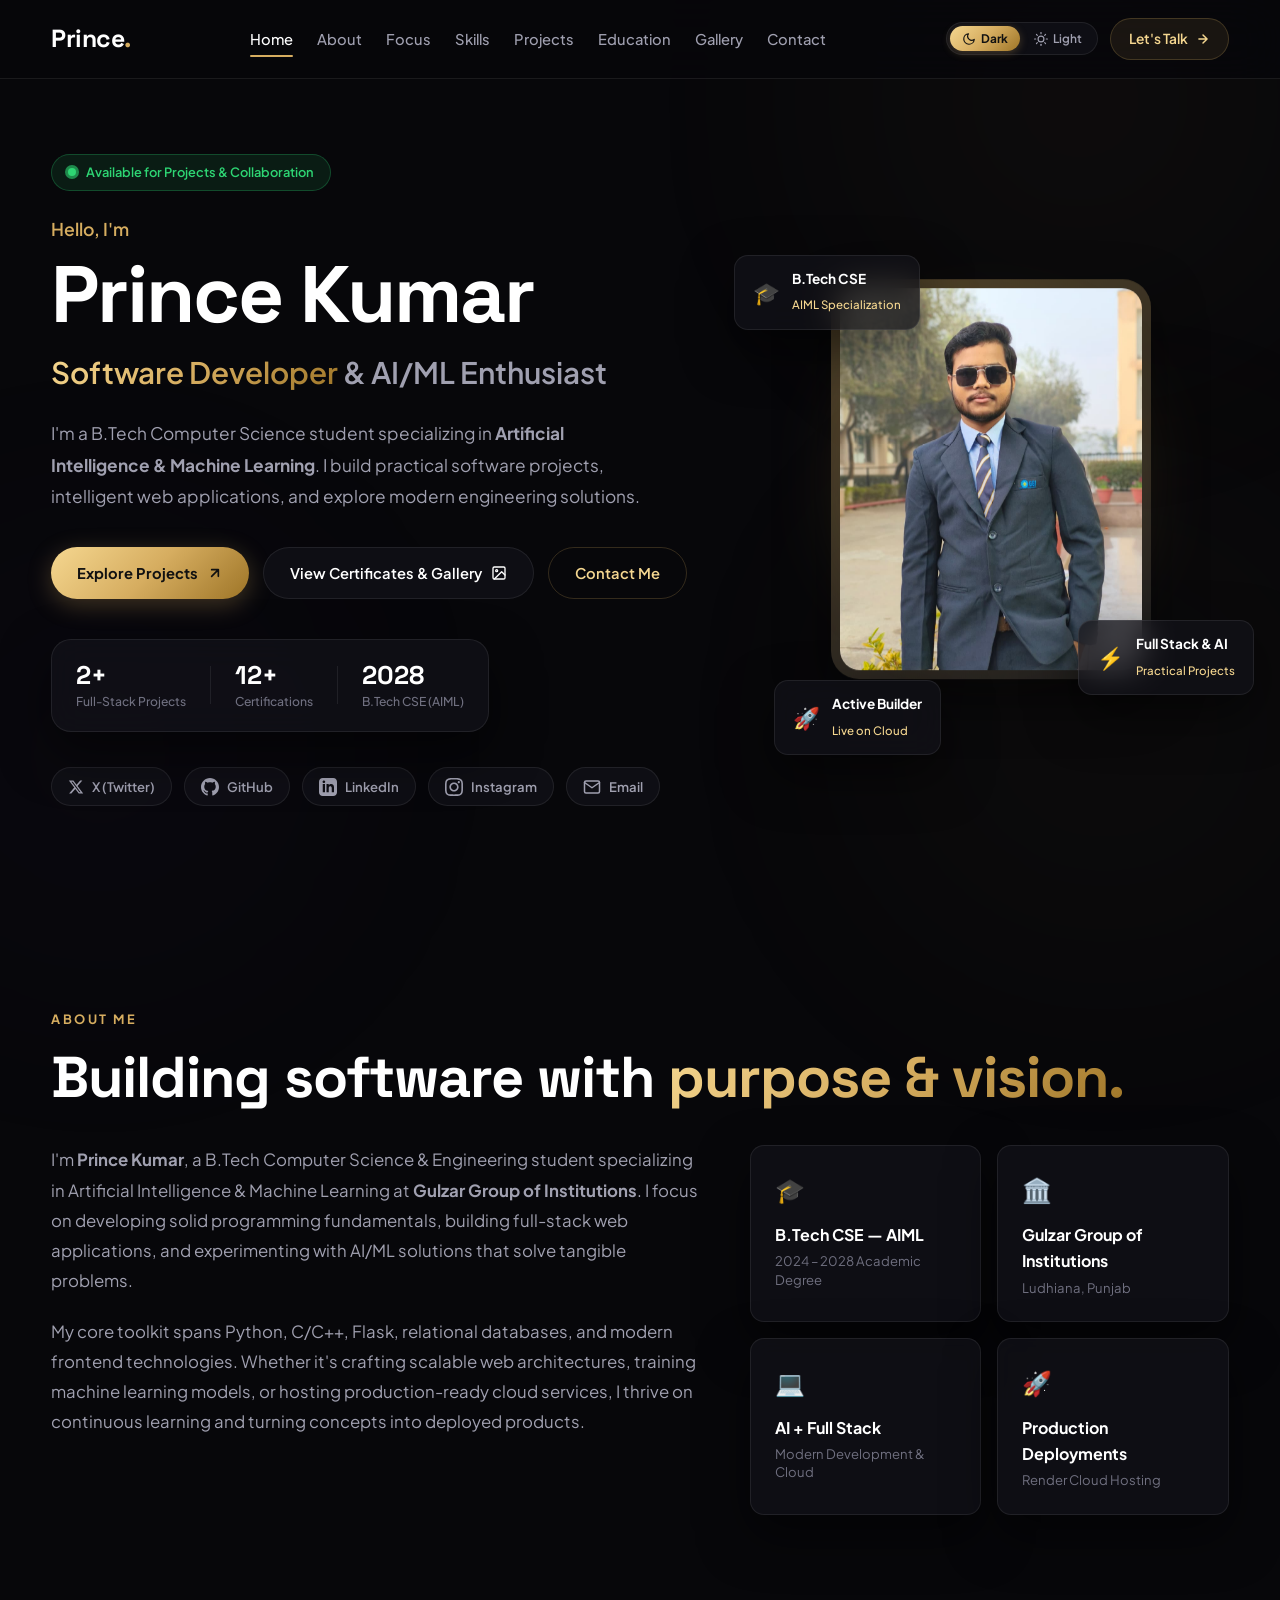
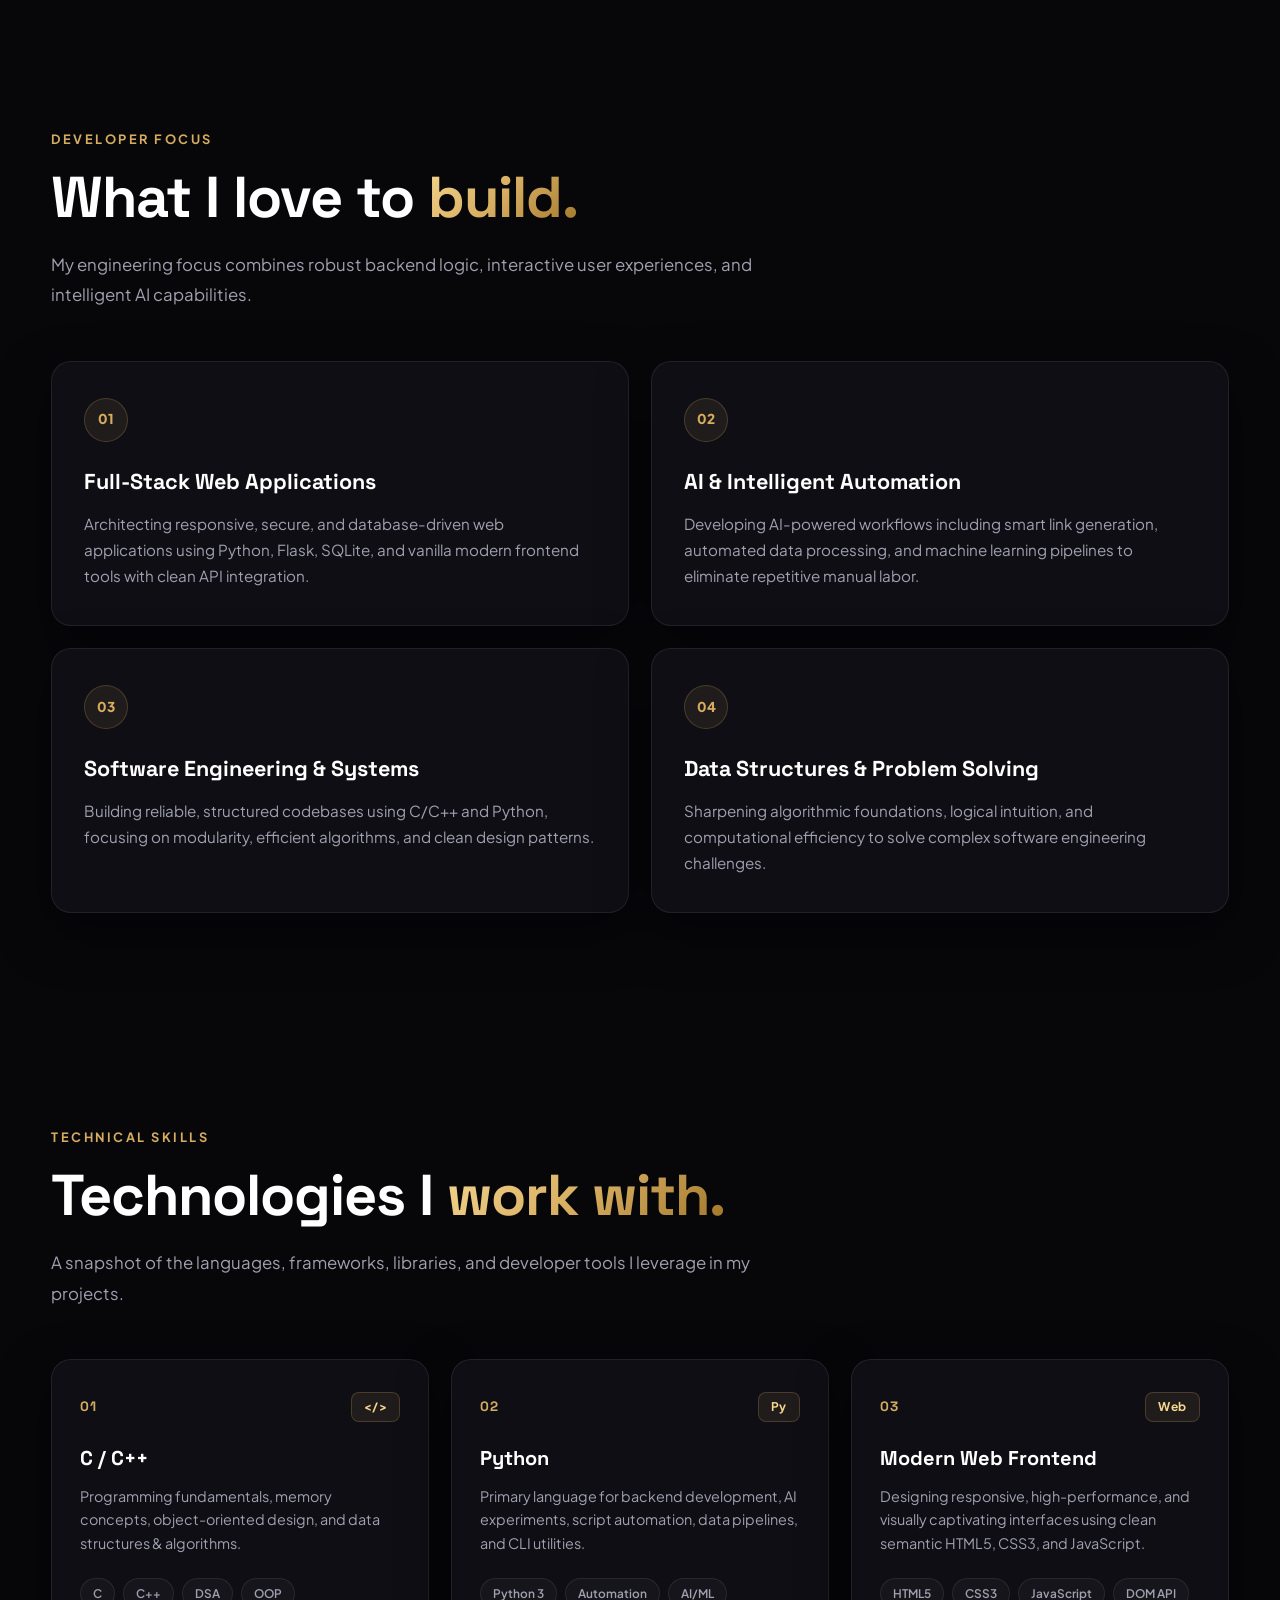
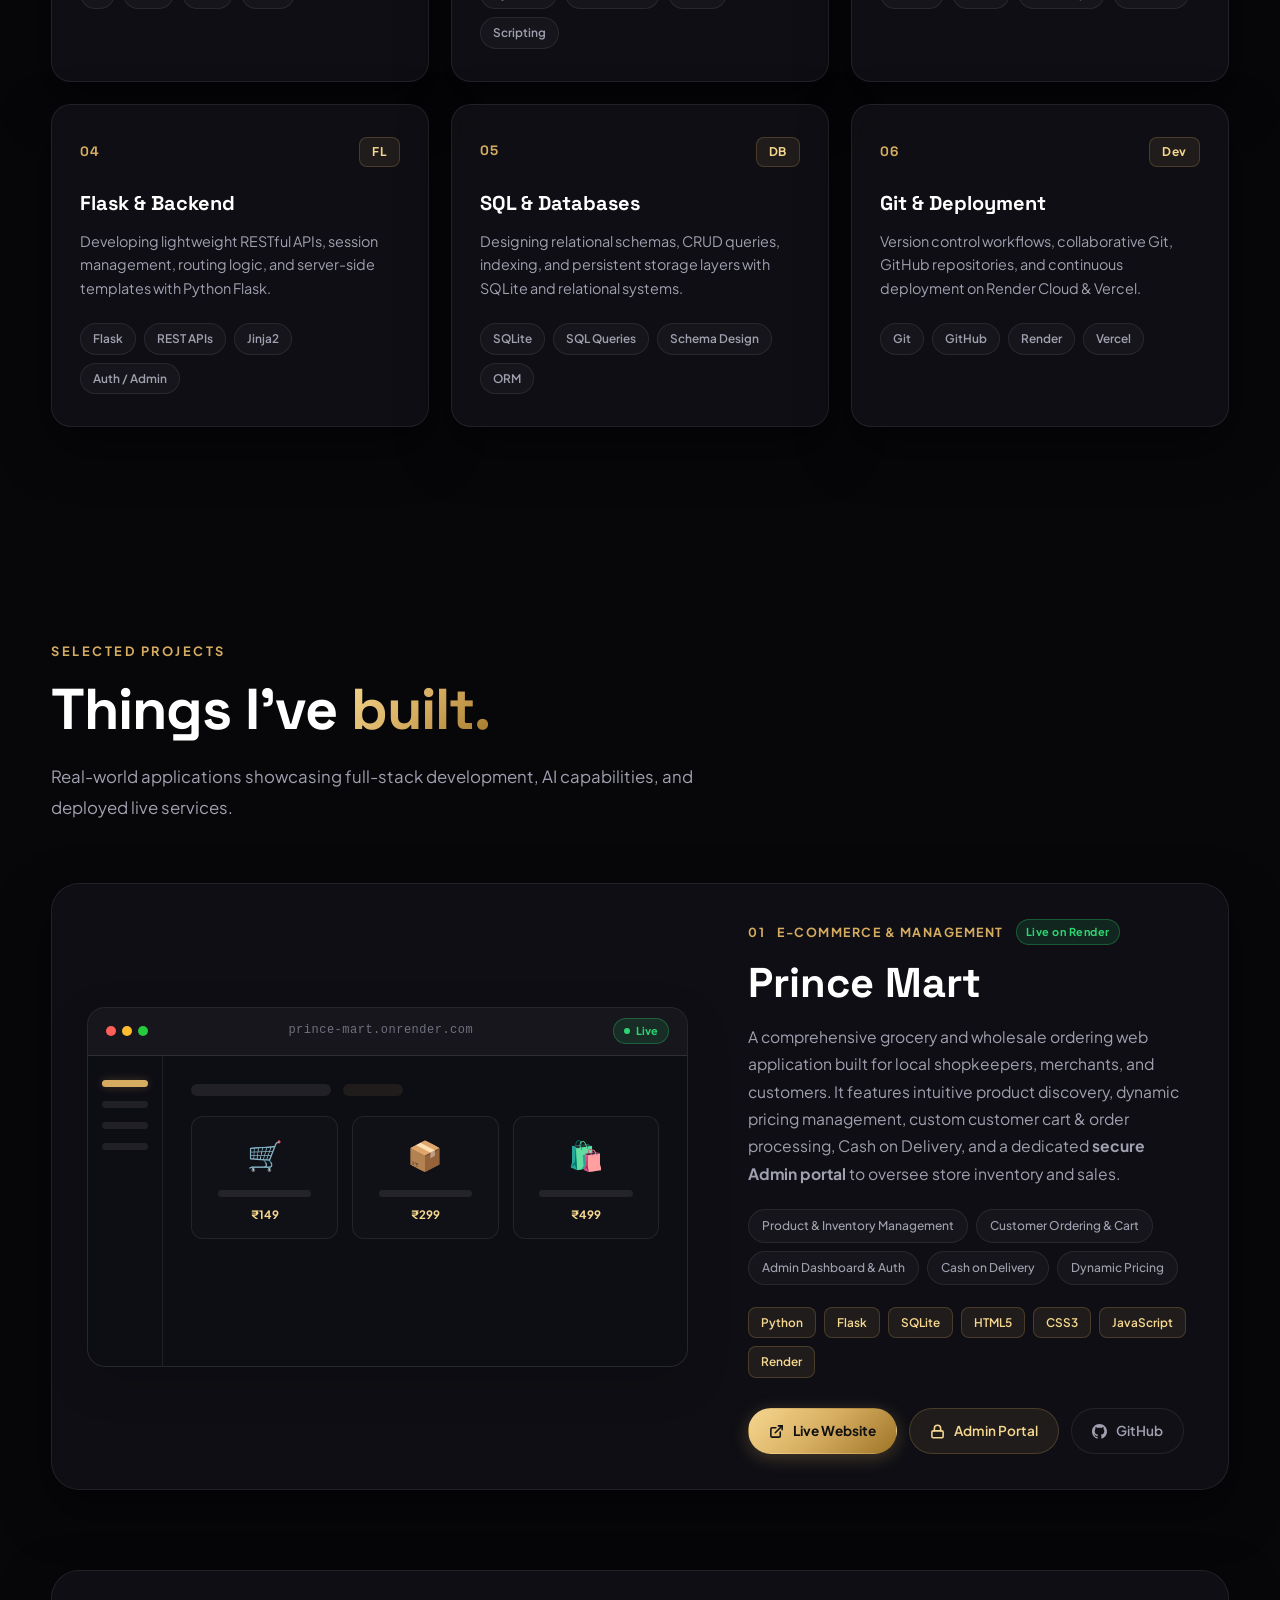
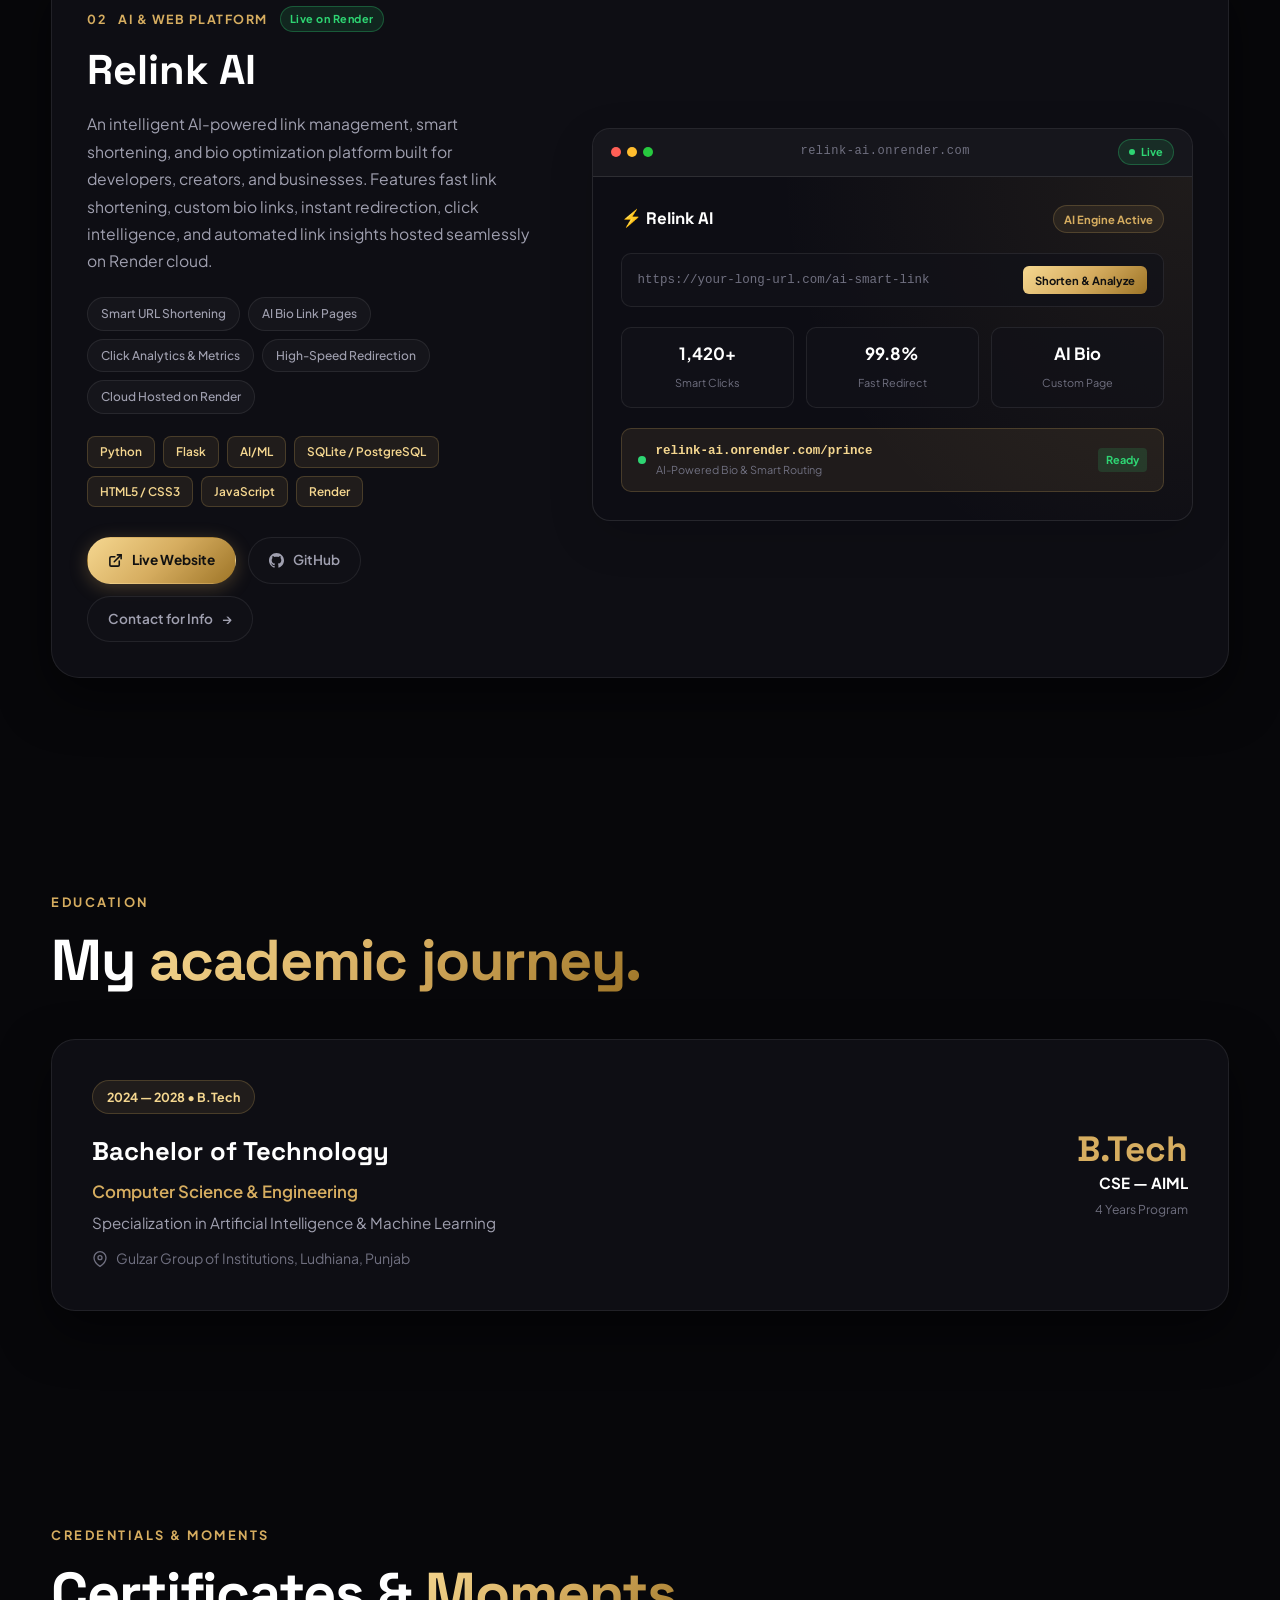
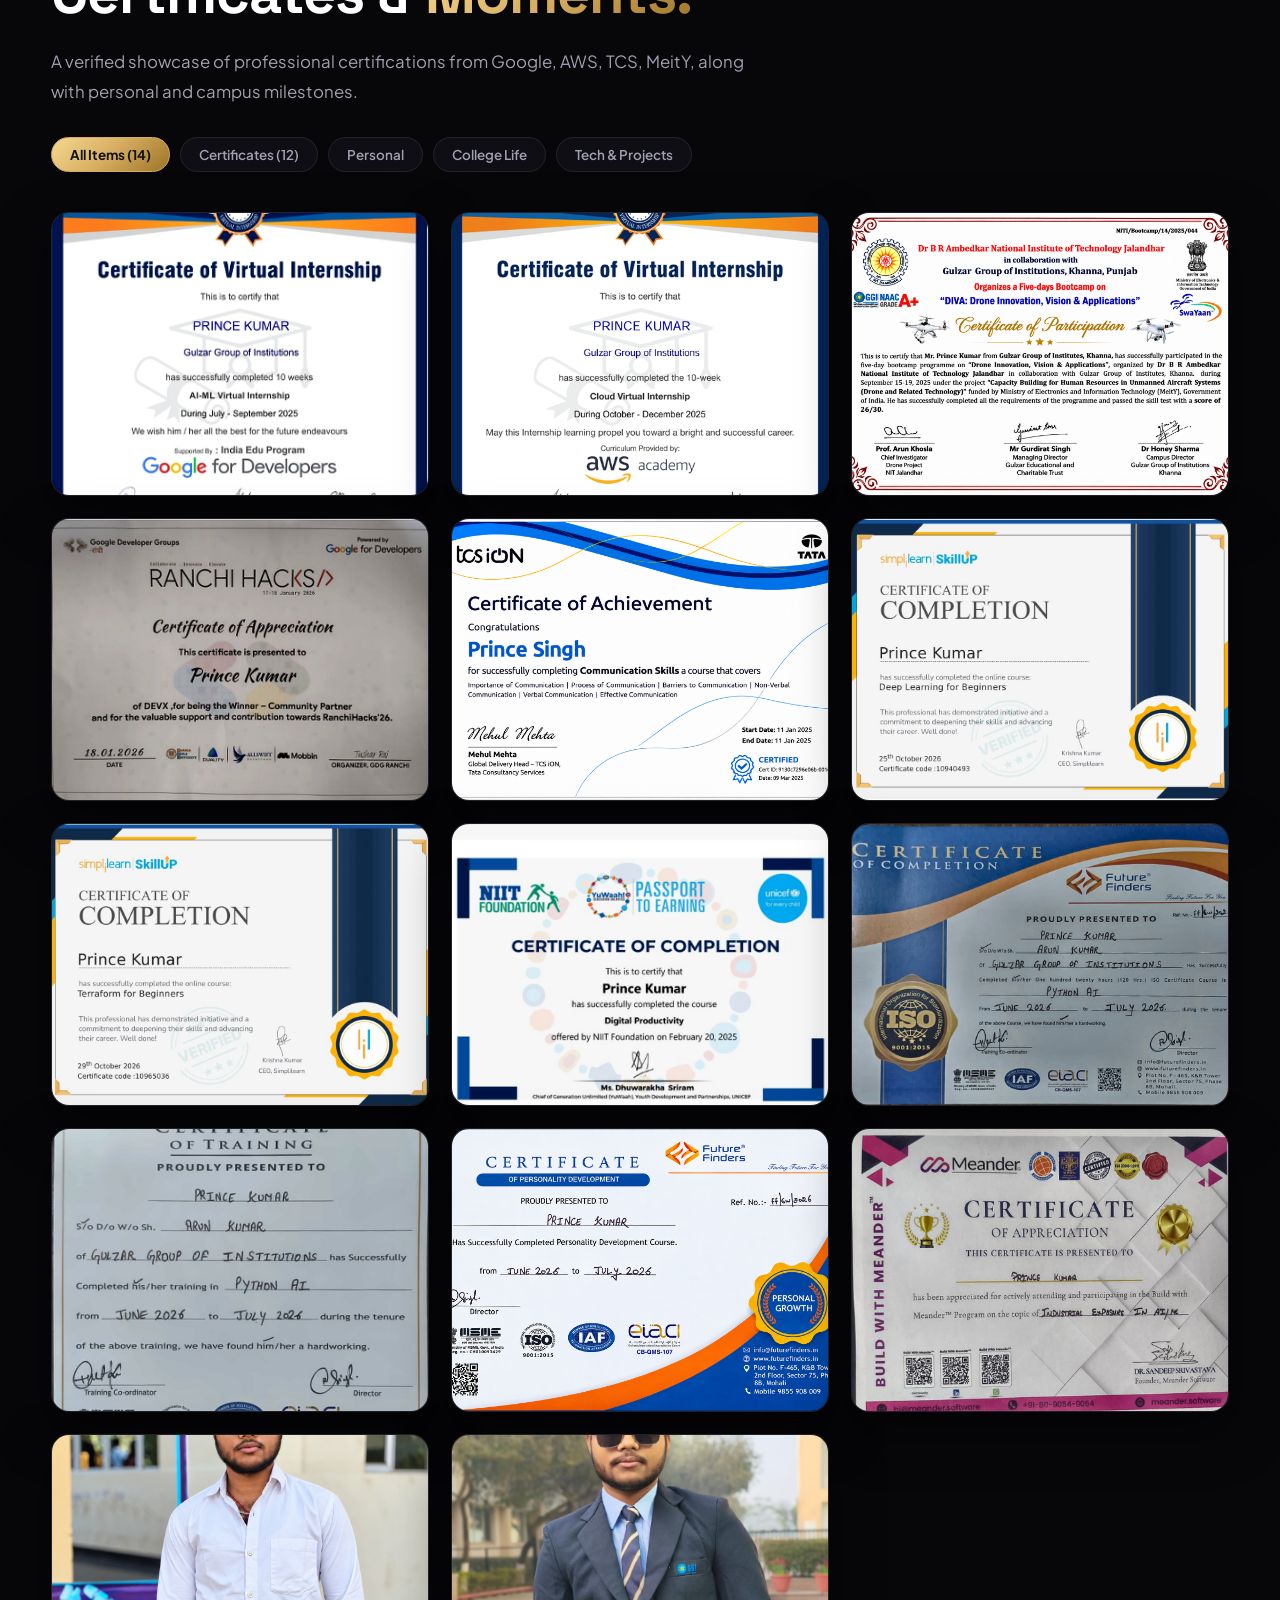
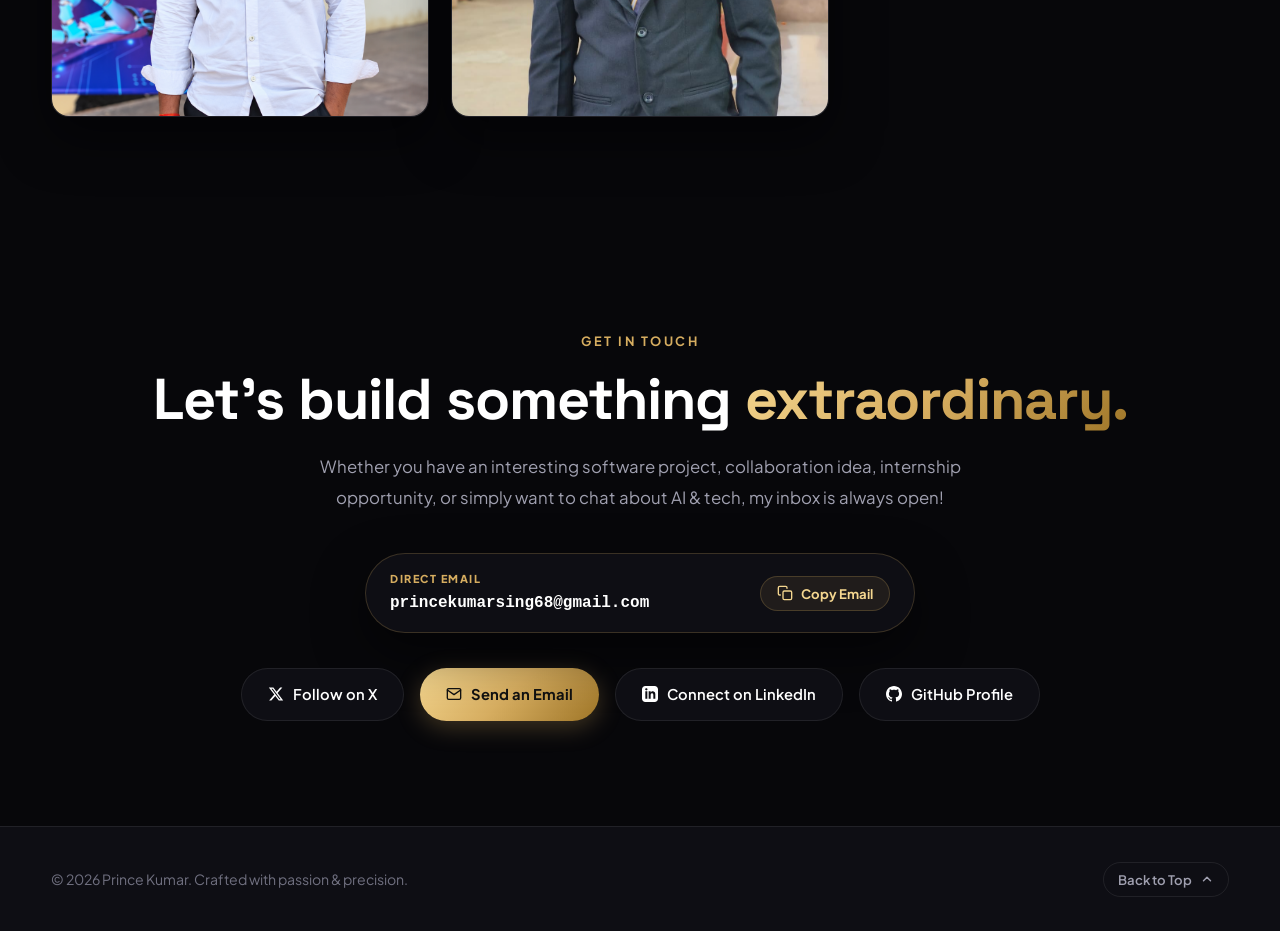
==== commit 482e9584: "fix: update X username to hy_prince_kumar" ====
--- a/index.html
+++ b/index.html
@@ -150,9 +150,9 @@
                         </div>
                     </div>
 
-                    <!-- SOCIAL LINKS (with X @Prince_240061) -->
+                    <!-- SOCIAL LINKS (with X @hy_prince_kumar) -->
                     <div class="social-links">
-                        <a href="https://x.com/Prince_240061" target="_blank" rel="noopener noreferrer" aria-label="X Profile (@Prince_240061)">
+                        <a href="https://x.com/hy_prince_kumar" target="_blank" rel="noopener noreferrer" aria-label="X Profile (@hy_prince_kumar)">
                             <svg width="16" height="16" viewBox="0 0 24 24" fill="currentColor"><path d="M18.244 2.25h3.308l-7.227 8.26 8.502 11.24H16.17l-5.214-6.817L4.99 21.75H1.68l7.73-8.835L1.254 2.25H8.08l4.713 6.231zm-1.161 17.52h1.833L7.084 4.126H5.117z"/></svg>
                             <span>X (Twitter)</span>
                         </a>
@@ -789,7 +789,7 @@
                 </div>
 
                 <div class="contact-buttons">
-                    <a href="https://x.com/Prince_240061" target="_blank" rel="noopener noreferrer" class="btn btn-secondary" title="Follow Prince on X">
+                    <a href="https://x.com/hy_prince_kumar" target="_blank" rel="noopener noreferrer" class="btn btn-secondary" title="Follow Prince on X">
                         <svg width="16" height="16" viewBox="0 0 24 24" fill="currentColor"><path d="M18.244 2.25h3.308l-7.227 8.26 8.502 11.24H16.17l-5.214-6.817L4.99 21.75H1.68l7.73-8.835L1.254 2.25H8.08l4.713 6.231zm-1.161 17.52h1.833L7.084 4.126H5.117z"/></svg>
                         <span>Follow on X</span>
                     </a>
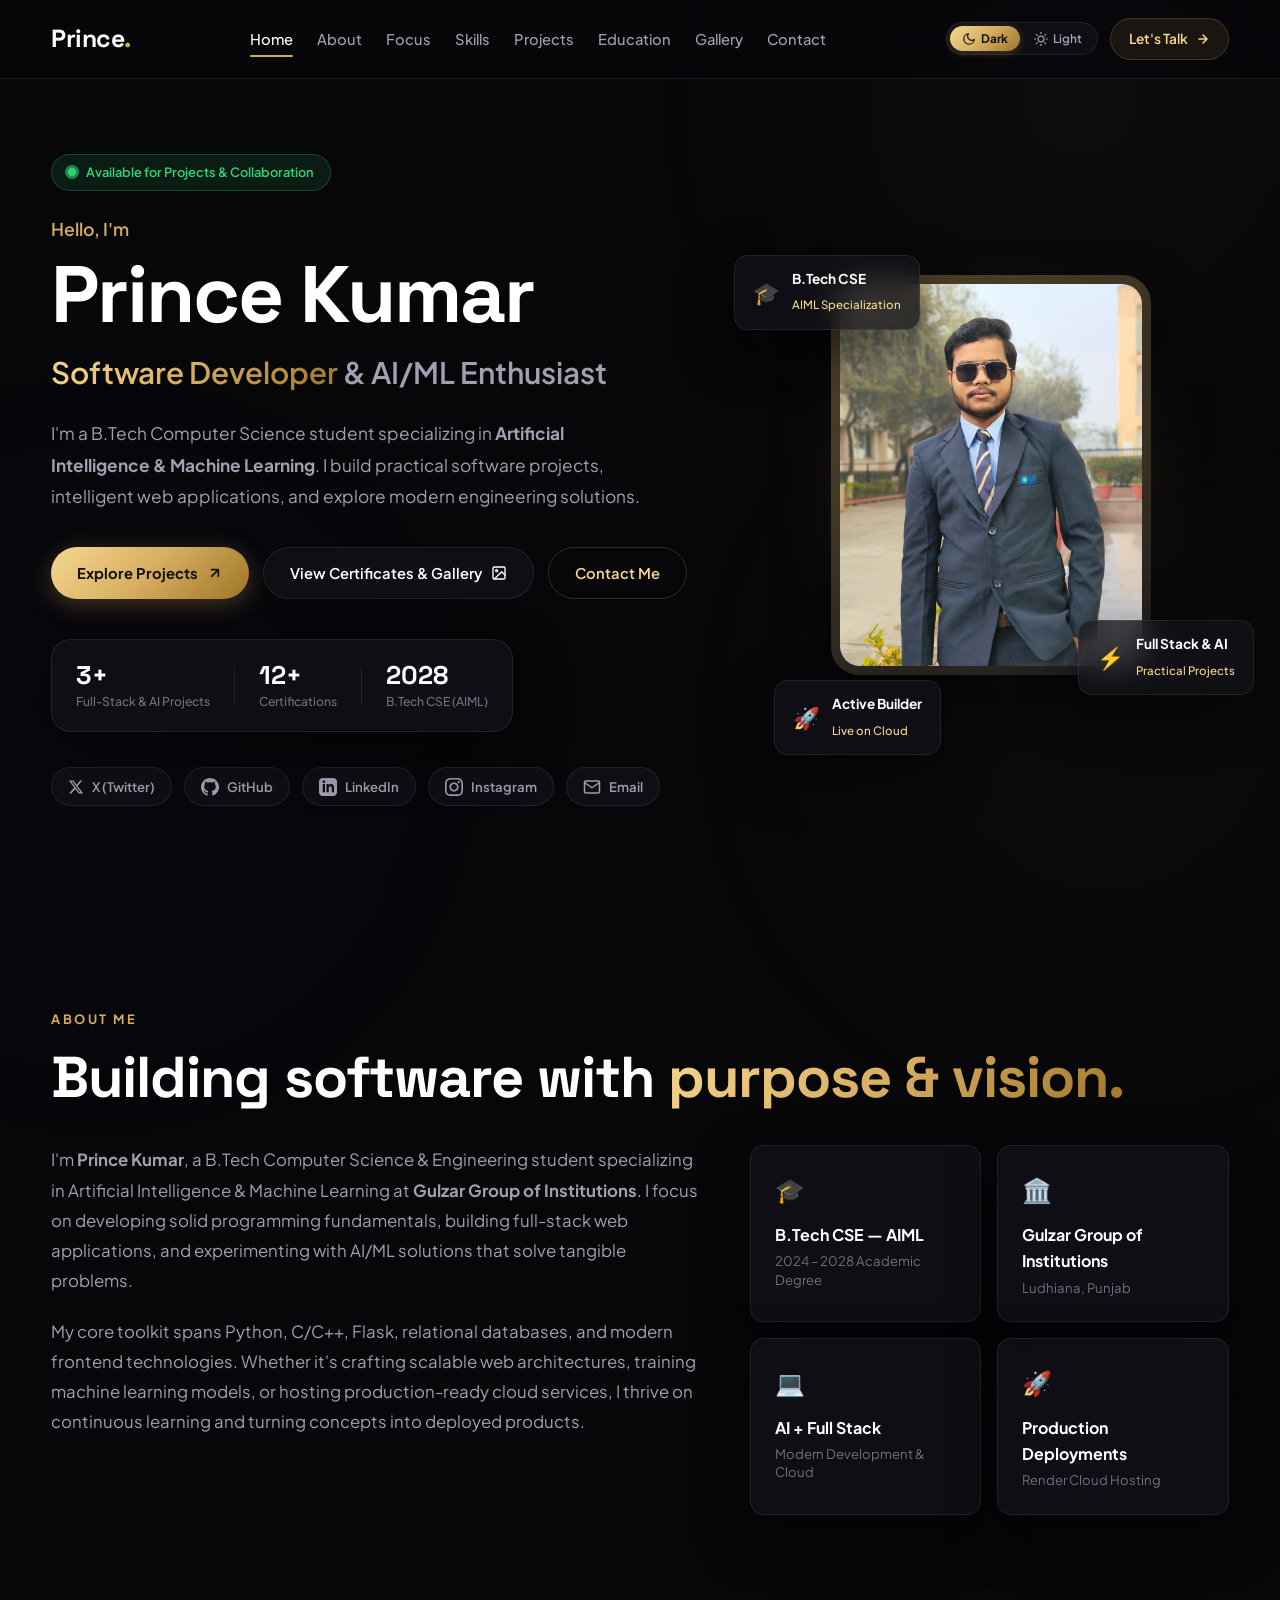
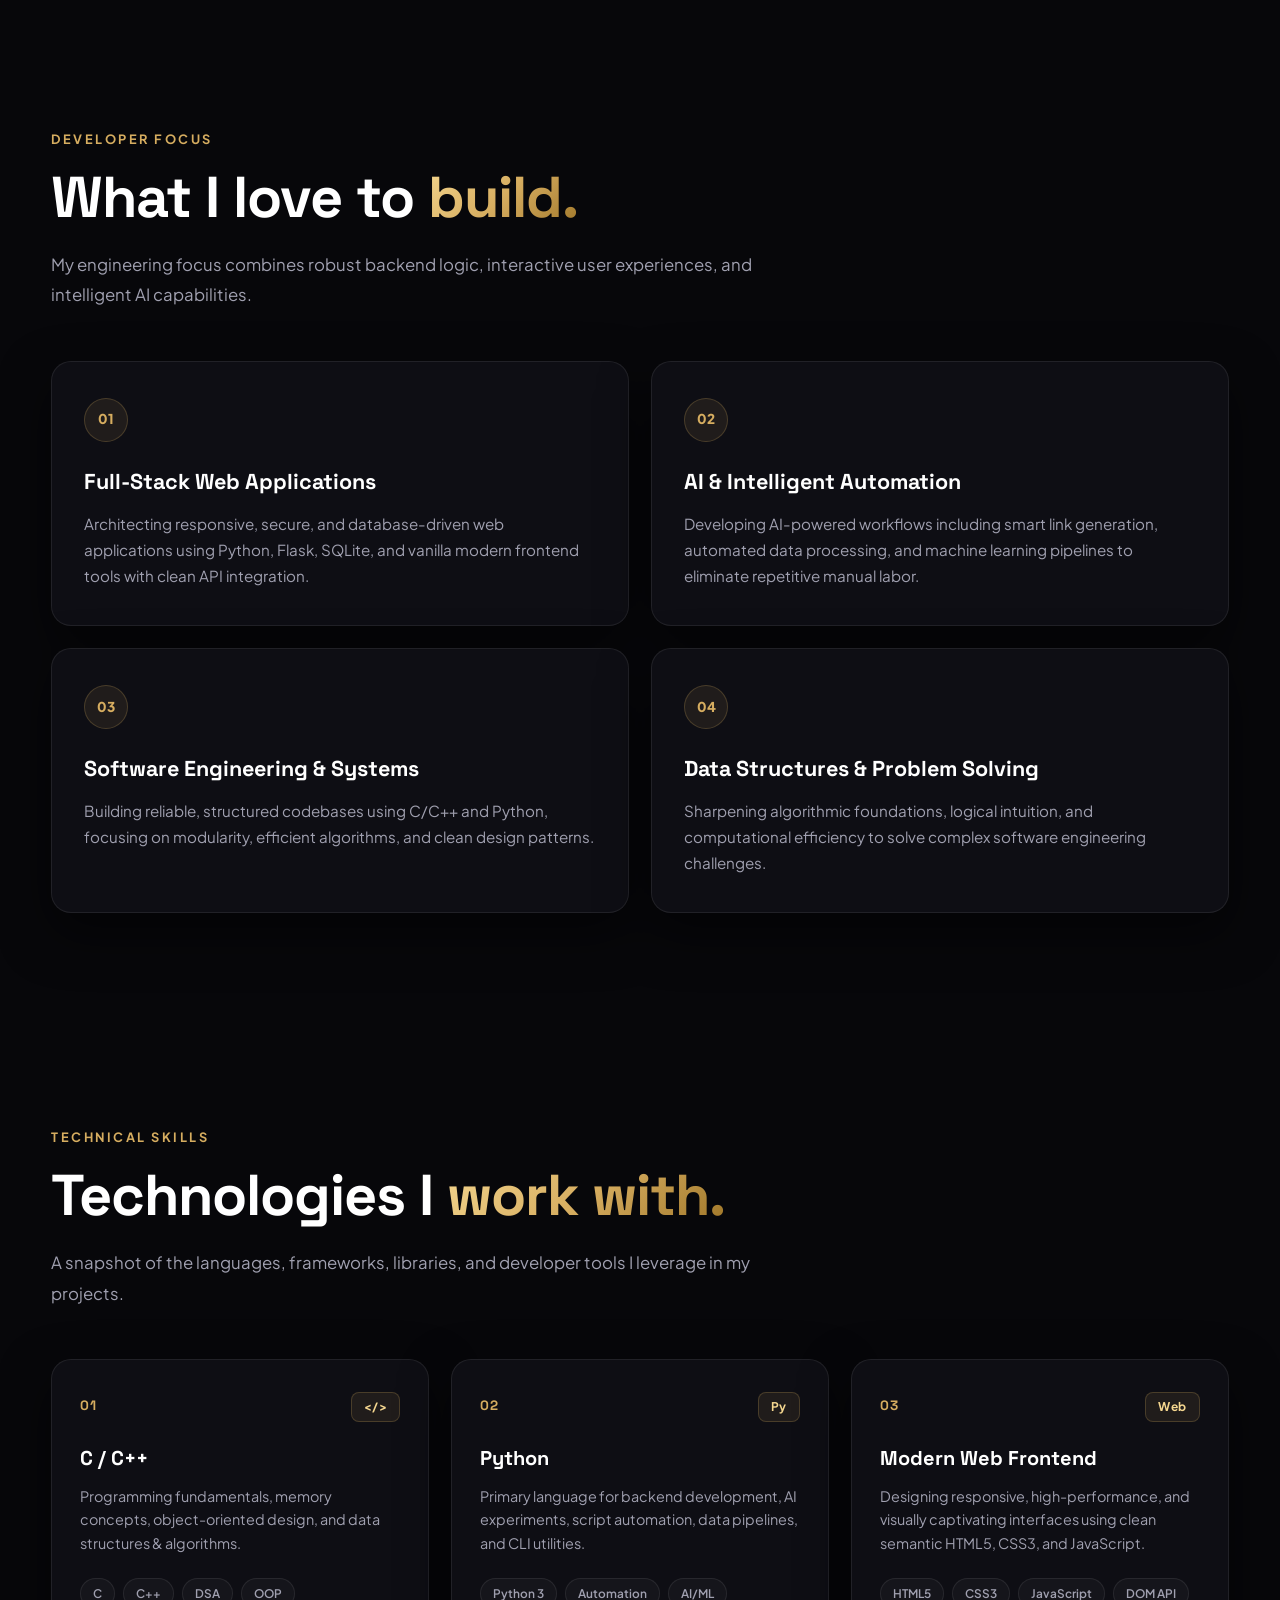
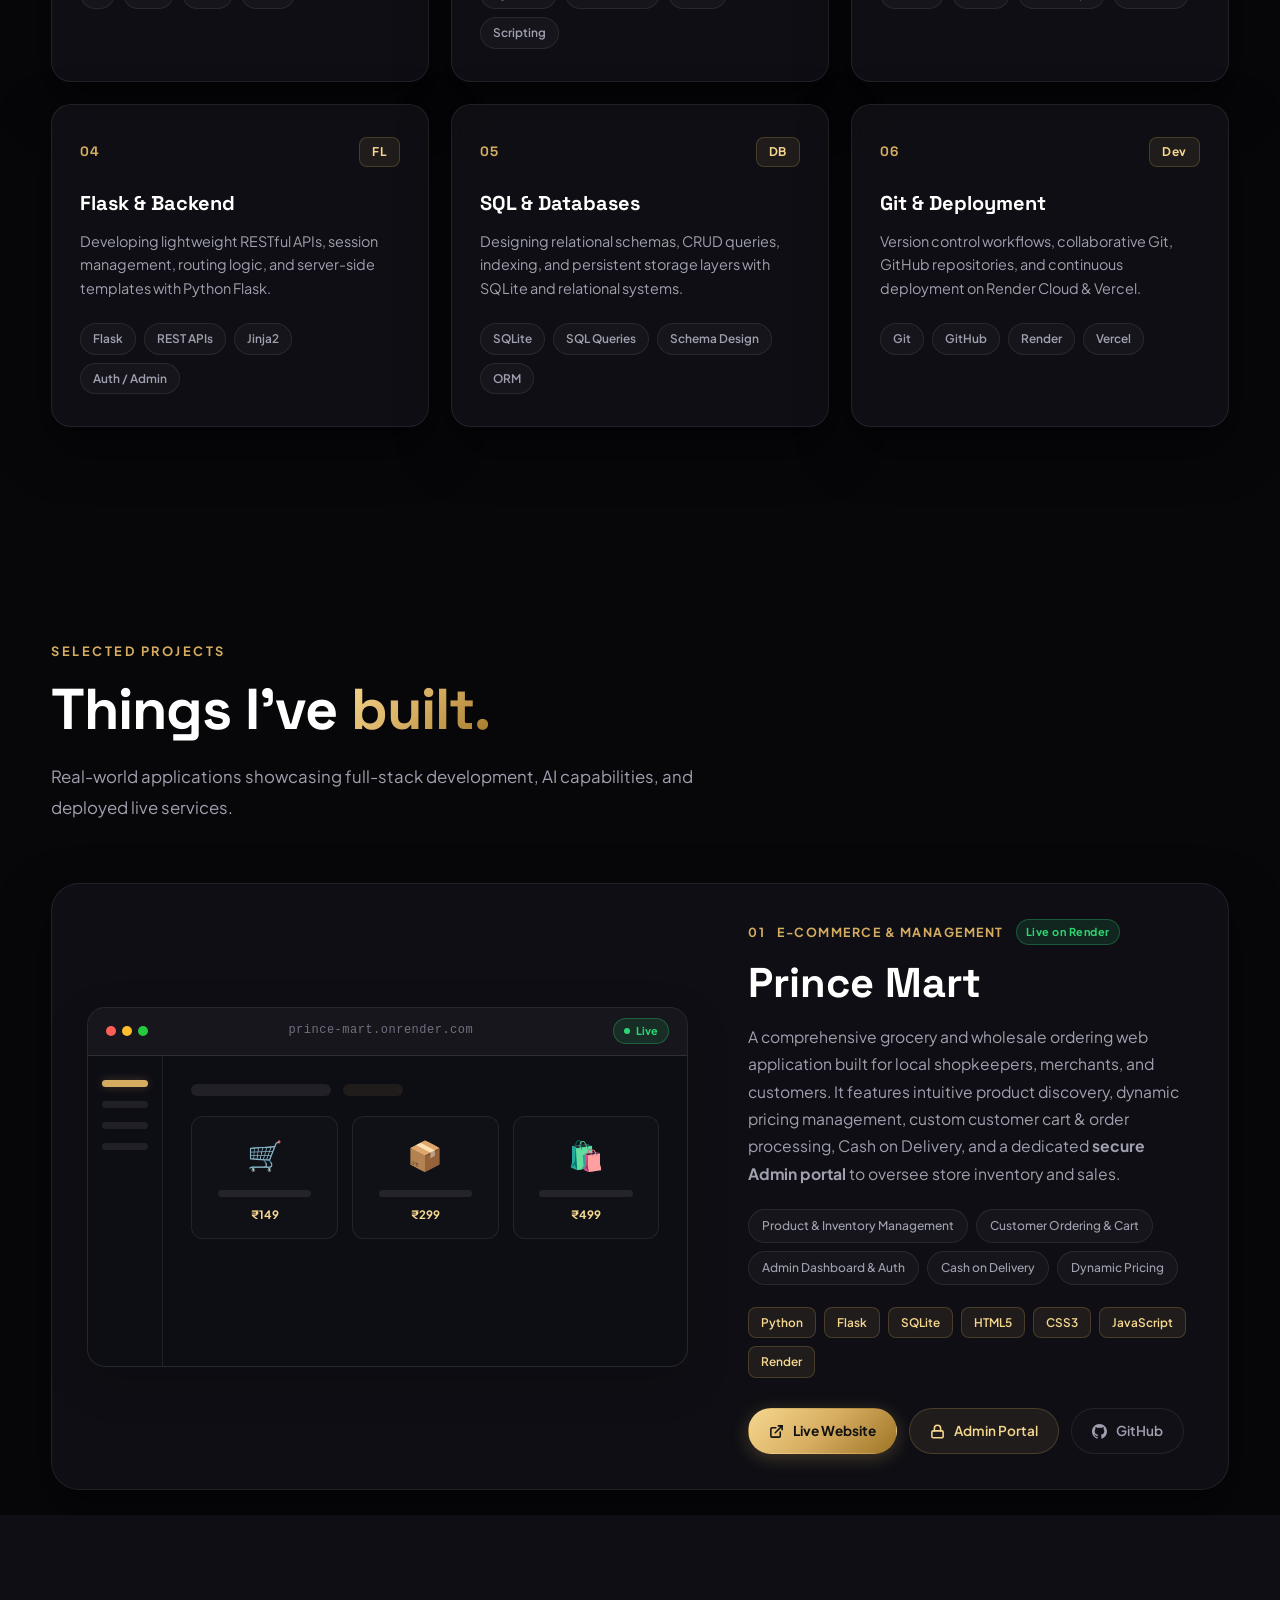
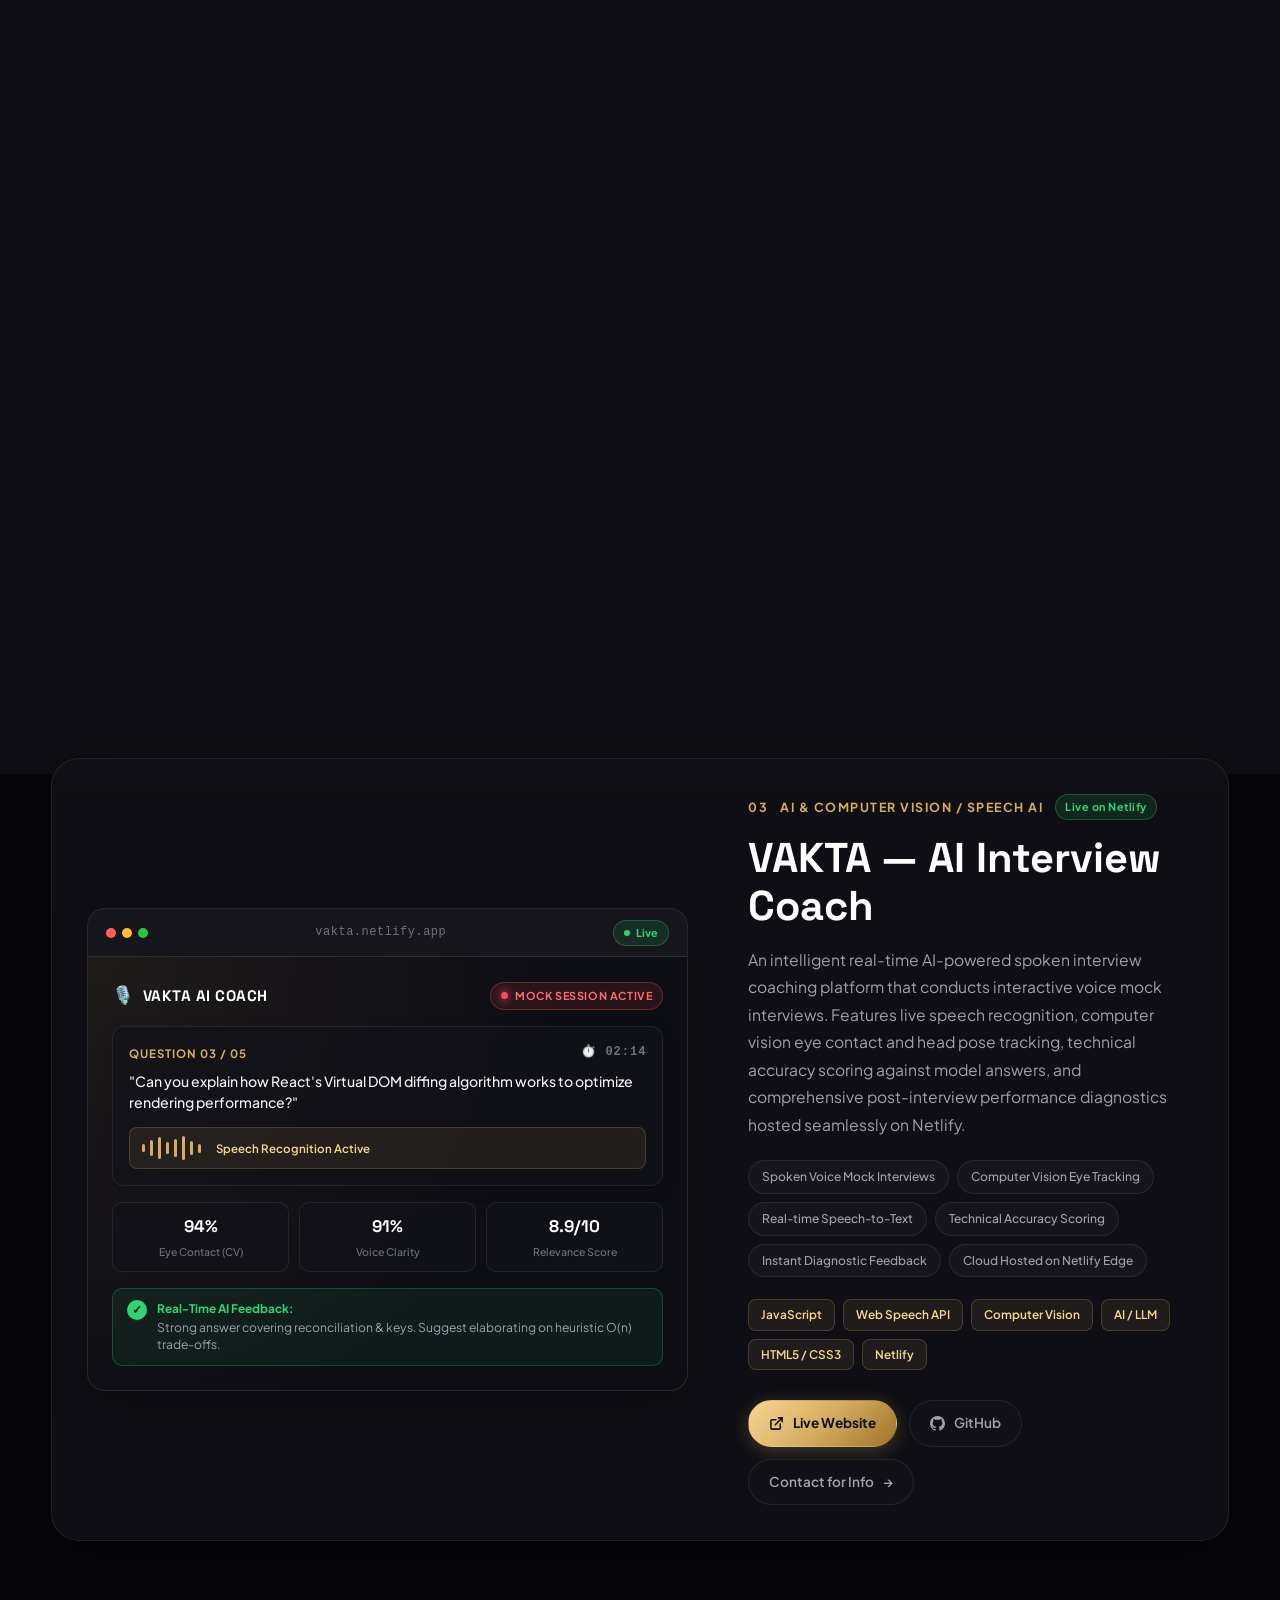
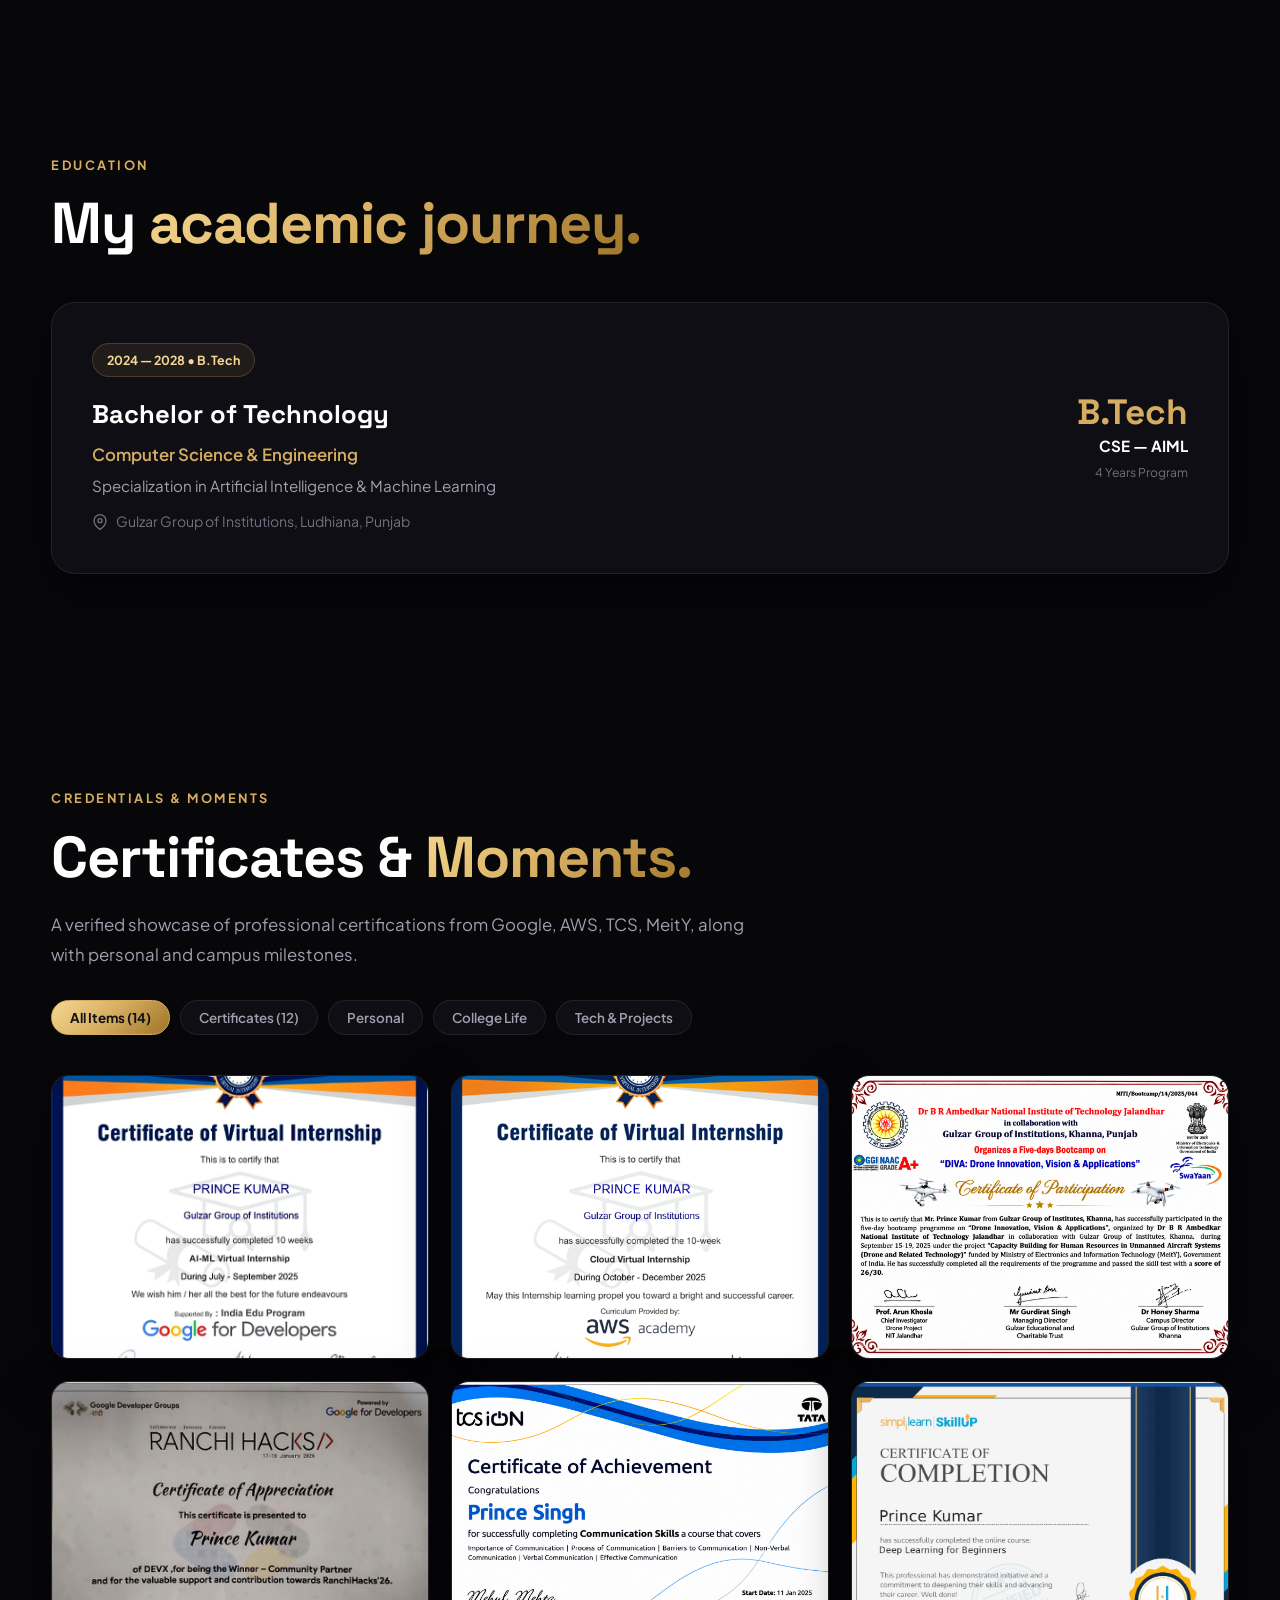
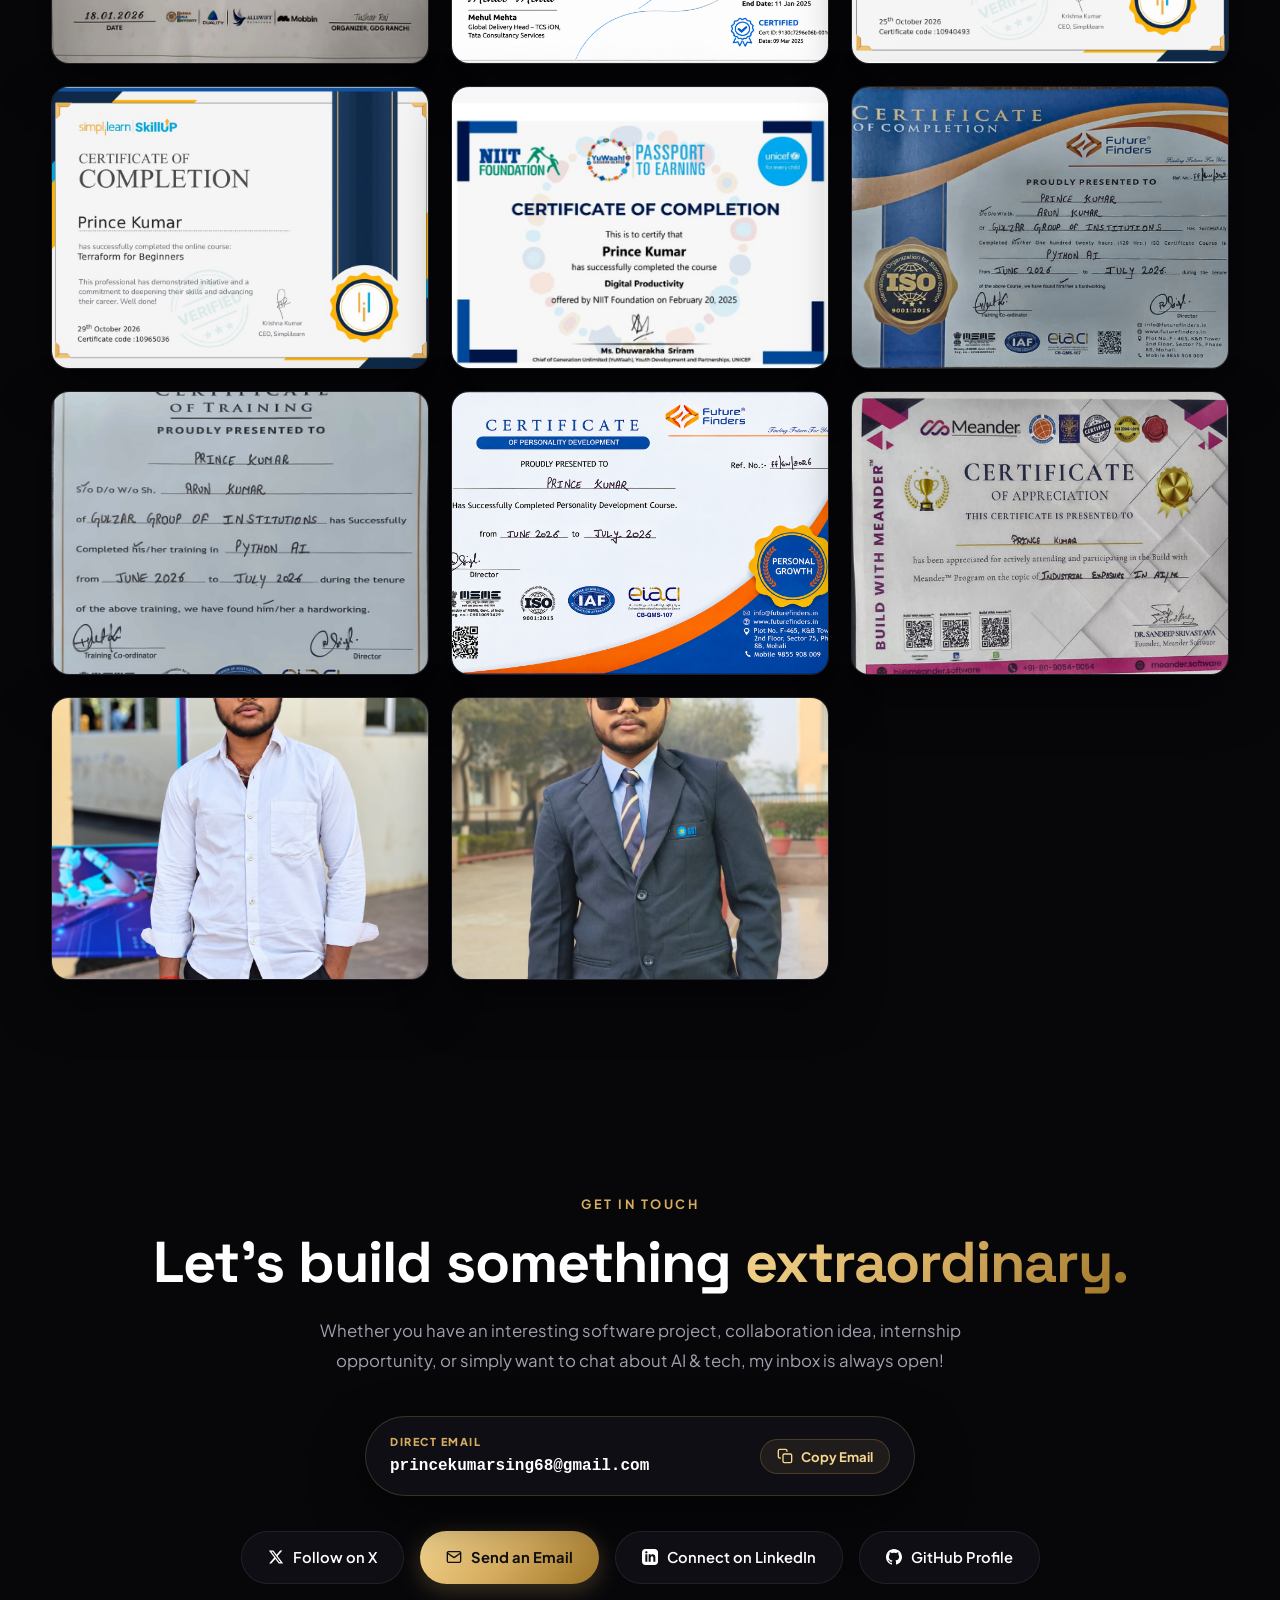
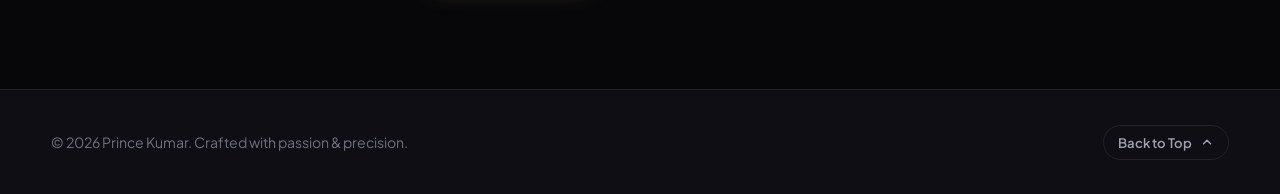
==== commit 8d41a8b7: "feat: add Vakta AI Interview Coach project to projects section" ====
--- a/index.html
+++ b/index.html
@@ -135,8 +135,8 @@
                     <!-- HERO STATS ROW -->
                     <div class="hero-stats">
                         <div class="stat-card">
-                            <span class="stat-number">2+</span>
-                            <span class="stat-label">Full-Stack Projects</span>
+                            <span class="stat-number">3+</span>
+                            <span class="stat-label">Full-Stack & AI Projects</span>
                         </div>
                         <div class="stat-divider"></div>
                         <div class="stat-card">
@@ -680,6 +680,141 @@
                         </div>
                     </article>
 
+                    <!-- ================= PROJECT 03: VAKTA AI ================= -->
+                    <article class="project-feature">
+                        <div class="project-visual">
+                            <div class="project-window ai-window">
+                                <div class="window-header">
+                                    <div class="window-dots">
+                                        <span></span>
+                                        <span></span>
+                                        <span></span>
+                                    </div>
+                                    <span class="window-title">vakta.netlify.app</span>
+                                    <span class="live-pill">
+                                        <span class="live-dot"></span> Live
+                                    </span>
+                                </div>
+
+                                <div class="window-content vakta-mock">
+                                    <div class="vakta-header-mock">
+                                        <div class="vakta-logo">
+                                            <span class="vakta-icon">🎙️</span>
+                                            <span>VAKTA AI COACH</span>
+                                        </div>
+                                        <div class="vakta-rec-pill">
+                                            <span class="vakta-rec-dot"></span>
+                                            <span>MOCK SESSION ACTIVE</span>
+                                        </div>
+                                    </div>
+
+                                    <div class="vakta-question-card">
+                                        <div class="vakta-q-tag">
+                                            <span>QUESTION 03 / 05</span>
+                                            <span class="vakta-timer">⏱️ 02:14</span>
+                                        </div>
+                                        <p class="vakta-q-text">"Can you explain how React's Virtual DOM diffing algorithm works to optimize rendering performance?"</p>
+                                        <div class="vakta-audio-stream">
+                                            <div class="vakta-wave-bar"></div>
+                                            <div class="vakta-wave-bar"></div>
+                                            <div class="vakta-wave-bar"></div>
+                                            <div class="vakta-wave-bar"></div>
+                                            <div class="vakta-wave-bar"></div>
+                                            <div class="vakta-wave-bar"></div>
+                                            <div class="vakta-wave-bar"></div>
+                                            <div class="vakta-wave-bar"></div>
+                                            <span class="vakta-speaking-label">Speech Recognition Active</span>
+                                        </div>
+                                    </div>
+
+                                    <div class="vakta-metrics-grid">
+                                        <div class="vakta-metric-card">
+                                            <div class="vakta-metric-val">94%</div>
+                                            <div class="vakta-metric-title">Eye Contact (CV)</div>
+                                        </div>
+                                        <div class="vakta-metric-card">
+                                            <div class="vakta-metric-val">91%</div>
+                                            <div class="vakta-metric-title">Voice Clarity</div>
+                                        </div>
+                                        <div class="vakta-metric-card">
+                                            <div class="vakta-metric-val">8.9/10</div>
+                                            <div class="vakta-metric-title">Relevance Score</div>
+                                        </div>
+                                    </div>
+
+                                    <div class="vakta-feedback-pill">
+                                        <div class="vakta-feedback-icon">✓</div>
+                                        <div class="vakta-feedback-content">
+                                            <strong>Real-Time AI Feedback:</strong>
+                                            <span>Strong answer covering reconciliation & keys. Suggest elaborating on heuristic O(n) trade-offs.</span>
+                                        </div>
+                                    </div>
+                                </div>
+                            </div>
+                        </div>
+
+                        <div class="project-info">
+                            <div class="project-meta">
+                                <span>03</span>
+                                <span>AI & COMPUTER VISION / SPEECH AI</span>
+                                <span class="project-badge-live">Live on Netlify</span>
+                            </div>
+
+                            <h3>VAKTA — AI Interview Coach</h3>
+
+                            <p>
+                                An intelligent real-time AI-powered spoken interview coaching platform that conducts interactive voice mock interviews. Features live speech recognition, computer vision eye contact and head pose tracking, technical accuracy scoring against model answers, and comprehensive post-interview performance diagnostics hosted seamlessly on Netlify.
+                            </p>
+
+                            <div class="project-features">
+                                <span>Spoken Voice Mock Interviews</span>
+                                <span>Computer Vision Eye Tracking</span>
+                                <span>Real-time Speech-to-Text</span>
+                                <span>Technical Accuracy Scoring</span>
+                                <span>Instant Diagnostic Feedback</span>
+                                <span>Cloud Hosted on Netlify Edge</span>
+                            </div>
+
+                            <div class="project-stack">
+                                <span>JavaScript</span>
+                                <span>Web Speech API</span>
+                                <span>Computer Vision</span>
+                                <span>AI / LLM</span>
+                                <span>HTML5 / CSS3</span>
+                                <span>Netlify</span>
+                            </div>
+
+                            <div class="project-actions">
+                                <a
+                                    href="https://vakta.netlify.app"
+                                    target="_blank"
+                                    rel="noopener noreferrer"
+                                    class="project-action action-live"
+                                    title="Open VAKTA Live Application"
+                                >
+                                    <svg width="15" height="15" viewBox="0 0 24 24" fill="none" stroke="currentColor" stroke-width="2.5" stroke-linecap="round" stroke-linejoin="round"><path d="M18 13v6a2 2 0 0 1-2 2H5a2 2 0 0 1-2-2V8a2 2 0 0 1 2-2h6"/><polyline points="15 3 21 3 21 9"/><line x1="10" y1="14" x2="21" y2="3"/></svg>
+                                    <span>Live Website</span>
+                                </a>
+
+                                <a
+                                    href="https://github.com/princekumar0223"
+                                    target="_blank"
+                                    rel="noopener noreferrer"
+                                    class="project-action"
+                                    title="View Source on GitHub"
+                                >
+                                    <svg width="15" height="15" viewBox="0 0 24 24" fill="currentColor"><path d="M12 0c-6.626 0-12 5.373-12 12 0 5.302 3.438 9.8 8.207 11.387.599.111.793-.261.793-.577v-2.234c-3.338.726-4.033-1.416-4.033-1.416-.546-1.387-1.333-1.756-1.333-1.756-1.089-.745.083-.729.083-.729 1.205.084 1.839 1.237 1.839 1.237 1.07 1.834 2.807 1.304 3.492.997.107-.775.418-1.305.762-1.604-2.665-.305-5.467-1.334-5.467-5.931 0-1.311.469-2.381 1.236-3.221-.124-.303-.535-1.524.117-3.176 0 0 1.008-.322 3.301 1.23.957-.266 1.983-.399 3.003-.404 1.02.005 2.047.138 3.006.404 2.291-1.552 3.297-1.23 3.297-1.23.653 1.653.242 2.874.118 3.176.77.84 1.235 1.911 1.235 3.221 0 4.609-2.807 5.624-5.479 5.921.43.372.823 1.102.823 2.222v3.293c0 .319.192.694.801.576 4.765-1.589 8.199-6.086 8.199-11.386 0-6.627-5.373-12-12-12z"/></svg>
+                                    <span>GitHub</span>
+                                </a>
+
+                                <a href="#contact" class="project-action" title="Project Details">
+                                    <span>Contact for Info</span>
+                                    <span>→</span>
+                                </a>
+                            </div>
+                        </div>
+                    </article>
+
                 </div>
             </div>
         </section>
--- a/style.css
+++ b/style.css
@@ -1258,6 +1258,206 @@
     border-radius: 4px;
 }
 
+/* ================= VAKTA AI MOCKUP STYLING ================= */
+.vakta-mock {
+    padding: 24px;
+    display: flex;
+    flex-direction: column;
+    gap: 16px;
+    background: radial-gradient(circle at top left, var(--gold-soft), transparent 65%);
+}
+
+.vakta-header-mock {
+    display: flex;
+    align-items: center;
+    justify-content: space-between;
+    gap: 12px;
+}
+
+.vakta-logo {
+    display: flex;
+    align-items: center;
+    gap: 8px;
+    font-family: var(--font-heading);
+    font-weight: 700;
+    font-size: 0.95rem;
+    color: var(--white);
+    letter-spacing: 0.5px;
+}
+
+.vakta-icon {
+    font-size: 1.1rem;
+}
+
+.vakta-rec-pill {
+    display: inline-flex;
+    align-items: center;
+    gap: 7px;
+    padding: 4px 10px;
+    background: rgba(235, 77, 75, 0.12);
+    border: 1px solid rgba(235, 77, 75, 0.35);
+    border-radius: var(--radius-full);
+    color: #ff6b6b;
+    font-size: 0.68rem;
+    font-weight: 700;
+    letter-spacing: 0.6px;
+}
+
+.vakta-rec-dot {
+    width: 7px;
+    height: 7px;
+    border-radius: 50%;
+    background: #ff4757;
+    box-shadow: 0 0 8px #ff4757;
+    animation: vaktaPulse 1.8s infinite ease-in-out;
+}
+
+@keyframes vaktaPulse {
+    0%, 100% { opacity: 1; transform: scale(1); }
+    50% { opacity: 0.4; transform: scale(0.85); }
+}
+
+.vakta-question-card {
+    padding: 16px;
+    background: var(--bg-card);
+    border: 1px solid var(--border);
+    border-radius: 12px;
+    box-shadow: 0 4px 15px rgba(0, 0, 0, 0.15);
+}
+
+.vakta-q-tag {
+    display: flex;
+    justify-content: space-between;
+    align-items: center;
+    font-size: 0.72rem;
+    font-weight: 700;
+    color: var(--gold);
+    letter-spacing: 1px;
+    margin-bottom: 8px;
+}
+
+.vakta-timer {
+    color: var(--text-muted);
+    font-family: monospace;
+    font-weight: 600;
+    font-size: 0.75rem;
+}
+
+.vakta-q-text {
+    color: var(--text-main);
+    font-size: 0.88rem;
+    font-weight: 500;
+    line-height: 1.5;
+    margin-bottom: 14px;
+}
+
+.vakta-audio-stream {
+    display: flex;
+    align-items: center;
+    gap: 5px;
+    padding: 8px 12px;
+    background: var(--gold-soft);
+    border: 1px solid var(--border-gold);
+    border-radius: 8px;
+}
+
+.vakta-wave-bar {
+    width: 3px;
+    height: 14px;
+    background: var(--gold);
+    border-radius: 3px;
+    animation: waveBounce 1.2s ease-in-out infinite alternate;
+}
+
+.vakta-wave-bar:nth-child(1) { height: 8px; animation-delay: 0.1s; }
+.vakta-wave-bar:nth-child(2) { height: 16px; animation-delay: 0.3s; }
+.vakta-wave-bar:nth-child(3) { height: 22px; animation-delay: 0.2s; }
+.vakta-wave-bar:nth-child(4) { height: 12px; animation-delay: 0.4s; }
+.vakta-wave-bar:nth-child(5) { height: 18px; animation-delay: 0.15s; }
+.vakta-wave-bar:nth-child(6) { height: 24px; animation-delay: 0.35s; }
+.vakta-wave-bar:nth-child(7) { height: 14px; animation-delay: 0.25s; }
+.vakta-wave-bar:nth-child(8) { height: 9px; animation-delay: 0.05s; }
+
+@keyframes waveBounce {
+    0% { transform: scaleY(0.4); opacity: 0.6; }
+    100% { transform: scaleY(1.2); opacity: 1; }
+}
+
+.vakta-speaking-label {
+    margin-left: 10px;
+    font-size: 0.72rem;
+    color: var(--gold-light);
+    font-weight: 600;
+}
+
+.vakta-metrics-grid {
+    display: grid;
+    grid-template-columns: repeat(3, 1fr);
+    gap: 10px;
+}
+
+.vakta-metric-card {
+    padding: 10px;
+    background: var(--bg-card);
+    border: 1px solid var(--border);
+    border-radius: 10px;
+    text-align: center;
+}
+
+.vakta-metric-val {
+    font-size: 1.05rem;
+    font-weight: 700;
+    color: var(--white);
+    font-family: var(--font-heading);
+    margin-bottom: 2px;
+}
+
+.vakta-metric-title {
+    font-size: 0.66rem;
+    color: var(--text-muted);
+    font-weight: 500;
+}
+
+.vakta-feedback-pill {
+    display: flex;
+    align-items: flex-start;
+    gap: 10px;
+    padding: 11px 14px;
+    background: rgba(46, 213, 115, 0.08);
+    border: 1px solid rgba(46, 213, 115, 0.25);
+    border-radius: 10px;
+}
+
+.vakta-feedback-icon {
+    width: 20px;
+    height: 20px;
+    min-width: 20px;
+    border-radius: 50%;
+    background: #2ed573;
+    color: #111;
+    display: flex;
+    align-items: center;
+    justify-content: center;
+    font-size: 0.75rem;
+    font-weight: 800;
+}
+
+.vakta-feedback-content {
+    font-size: 0.76rem;
+    line-height: 1.45;
+}
+
+.vakta-feedback-content strong {
+    color: #2ed573;
+    display: block;
+    margin-bottom: 2px;
+    font-size: 0.74rem;
+}
+
+.vakta-feedback-content span {
+    color: var(--text-secondary);
+}
+
 /* PROJECT DETAILS COLUMN */
 .project-meta {
     display: flex;
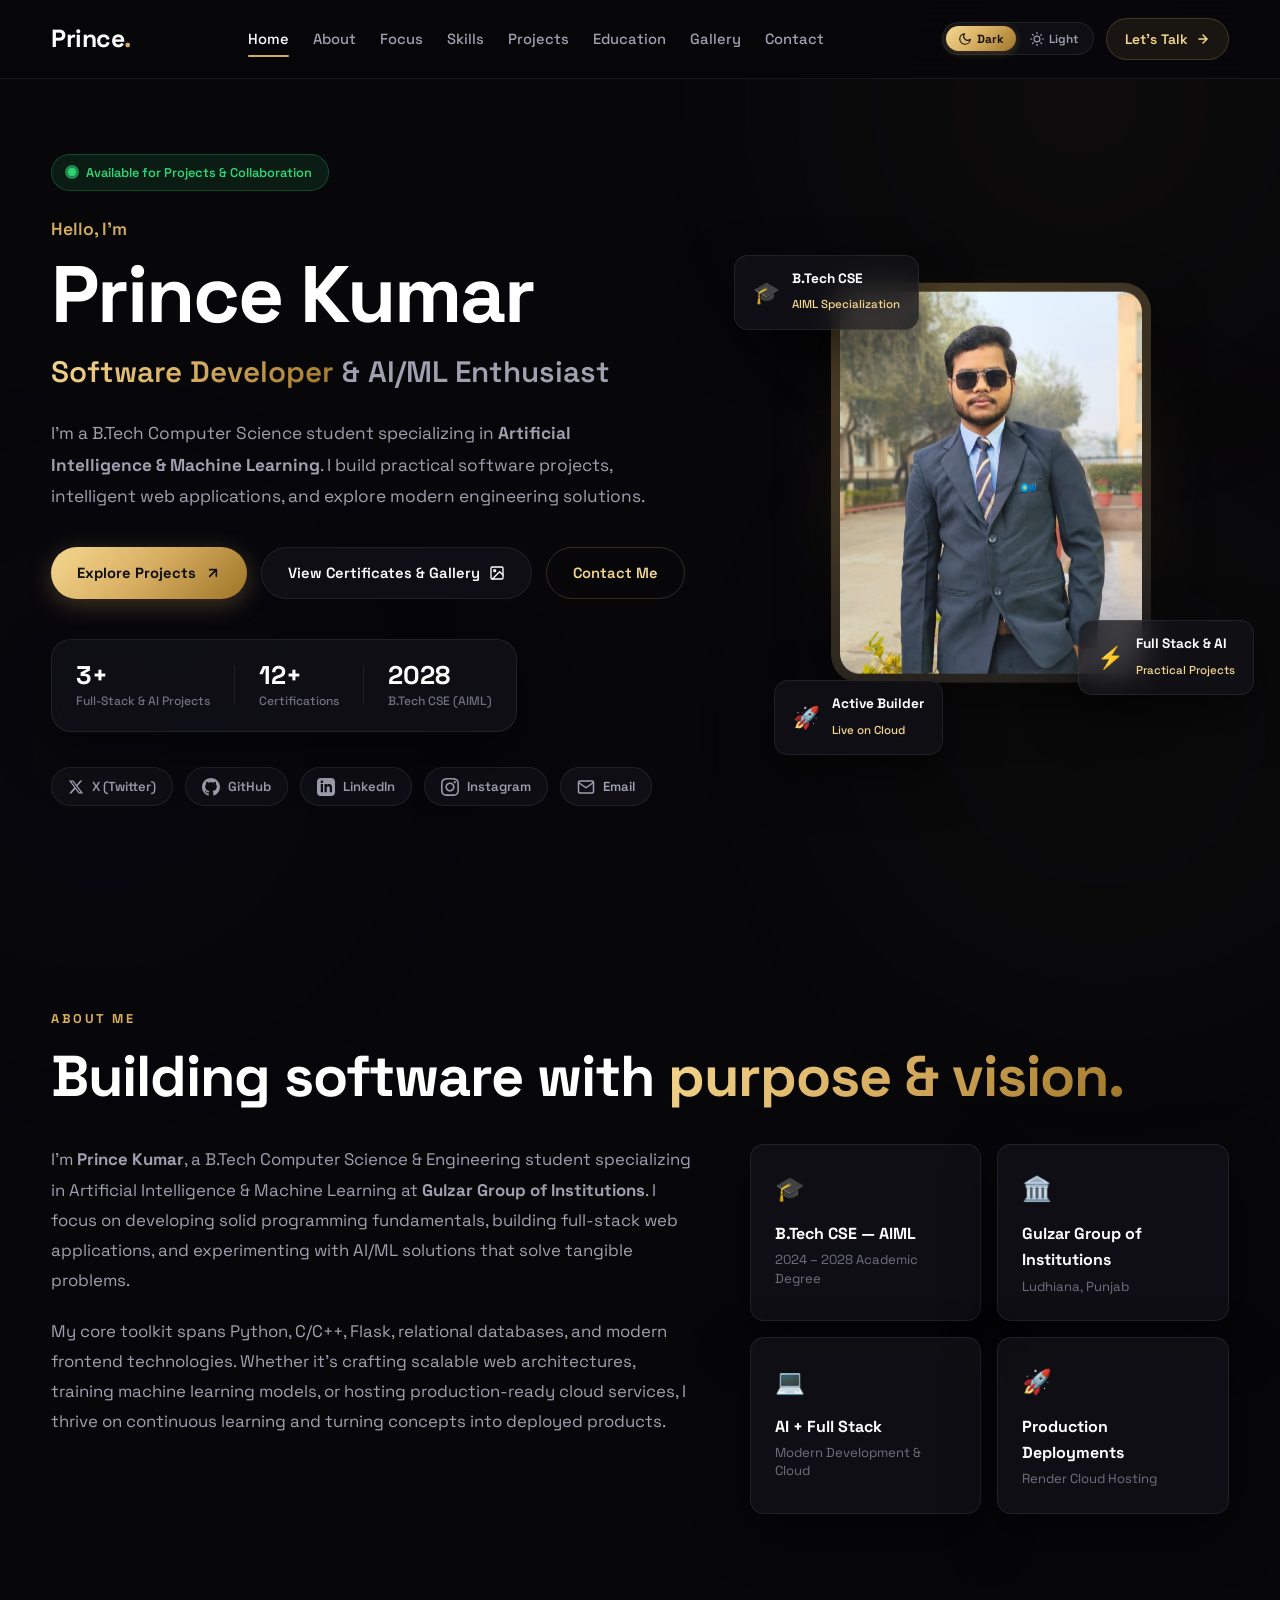
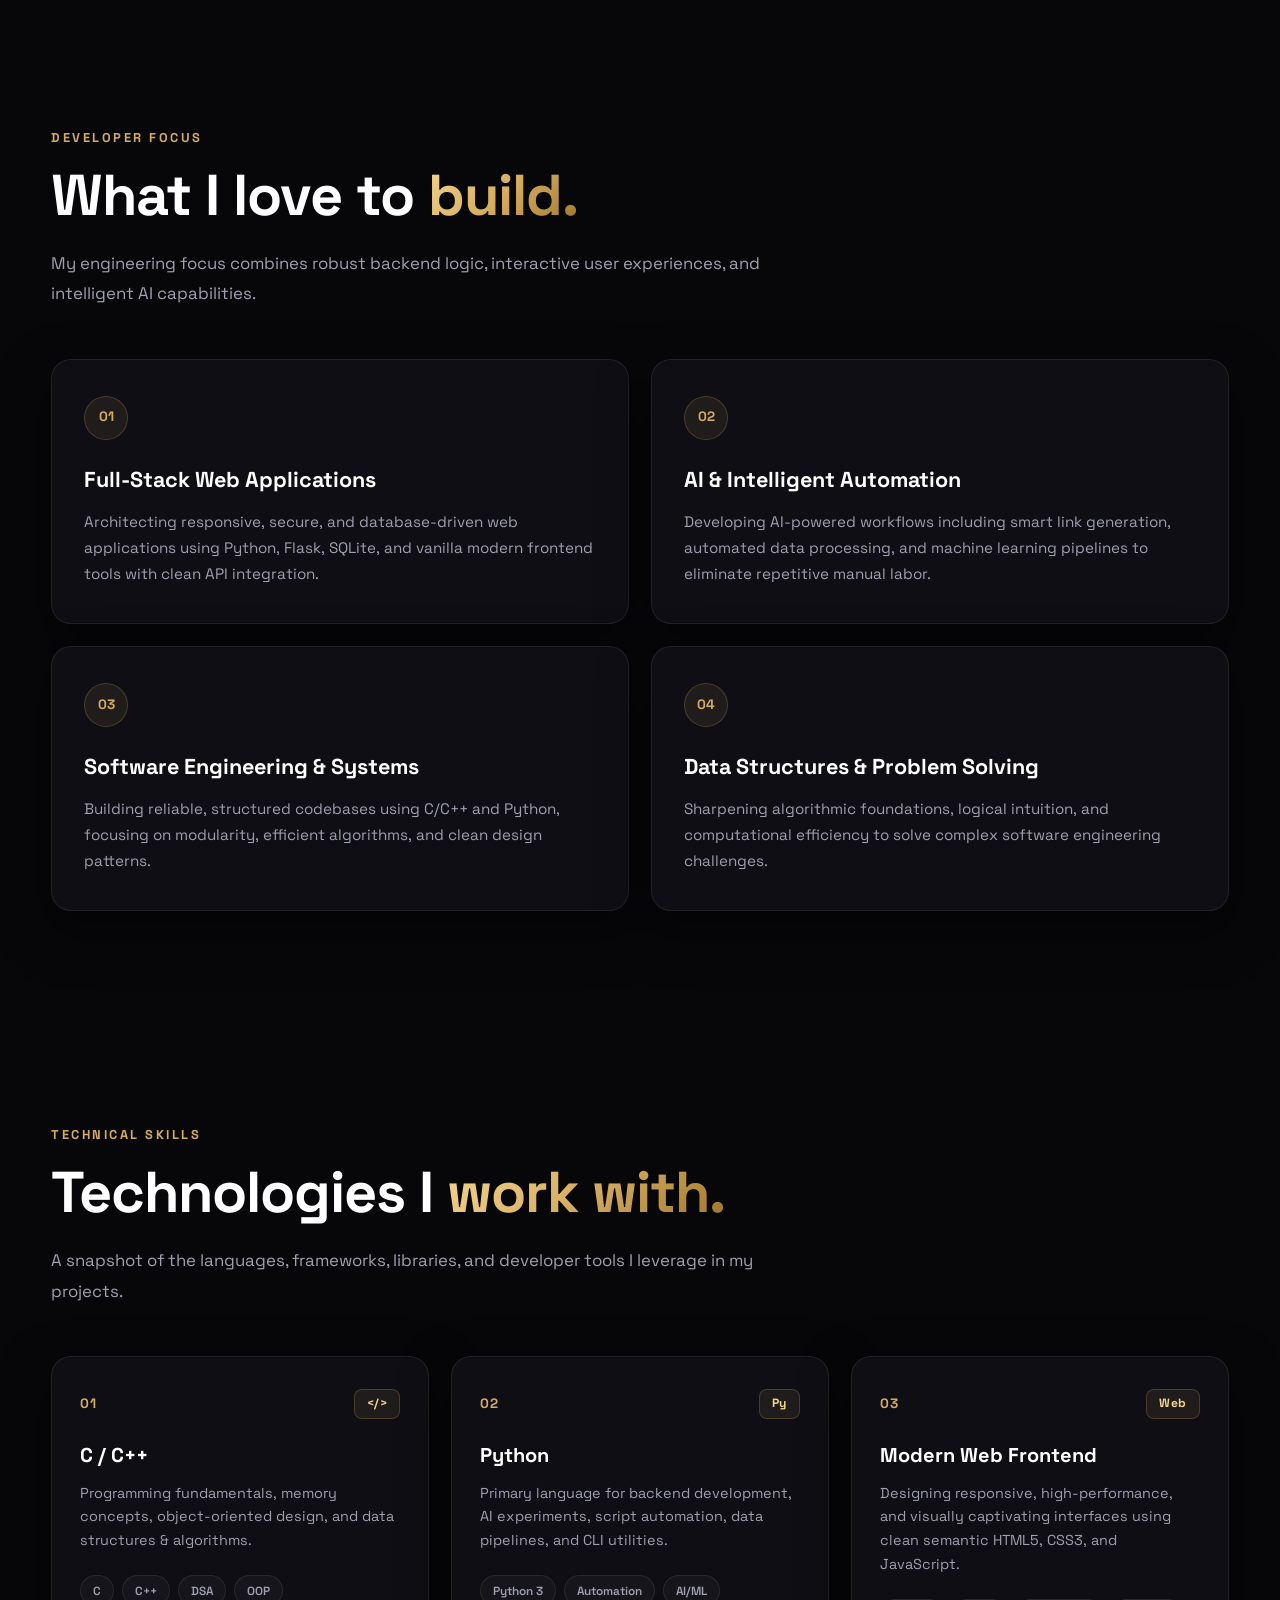
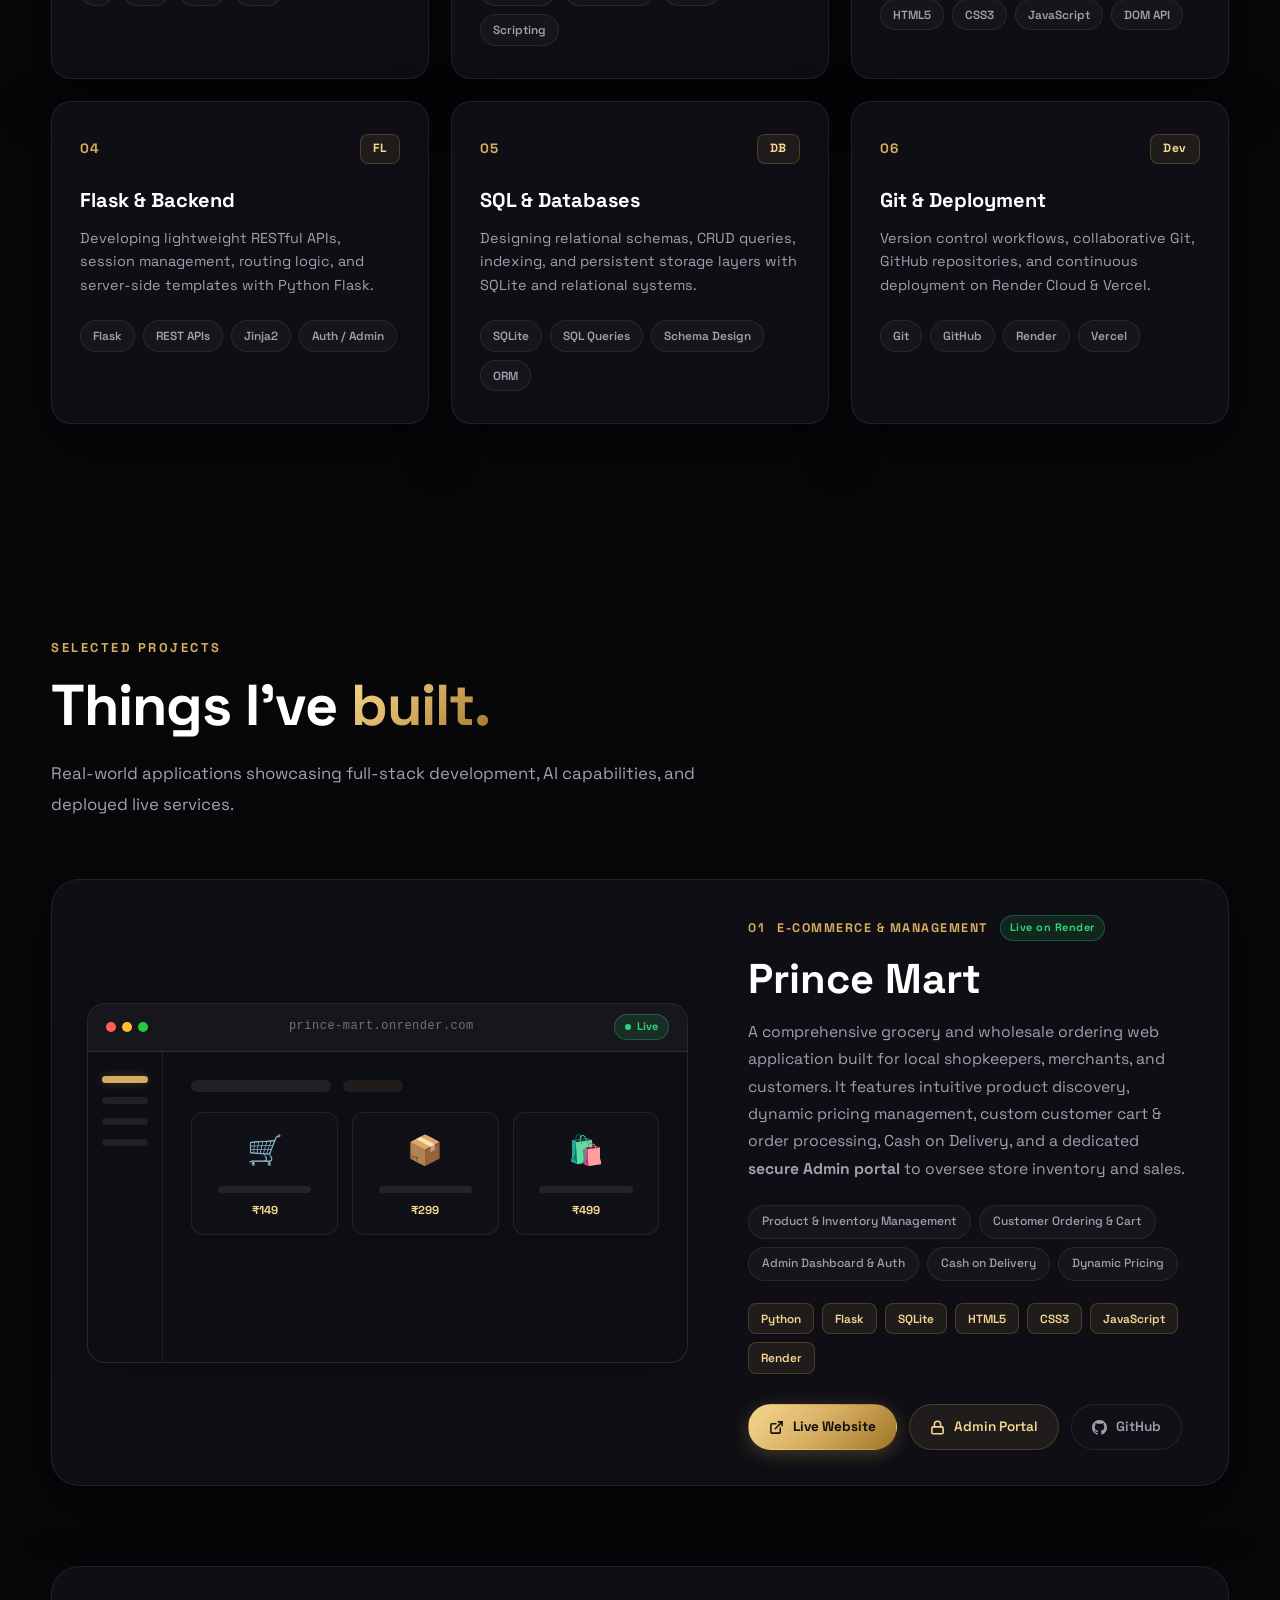
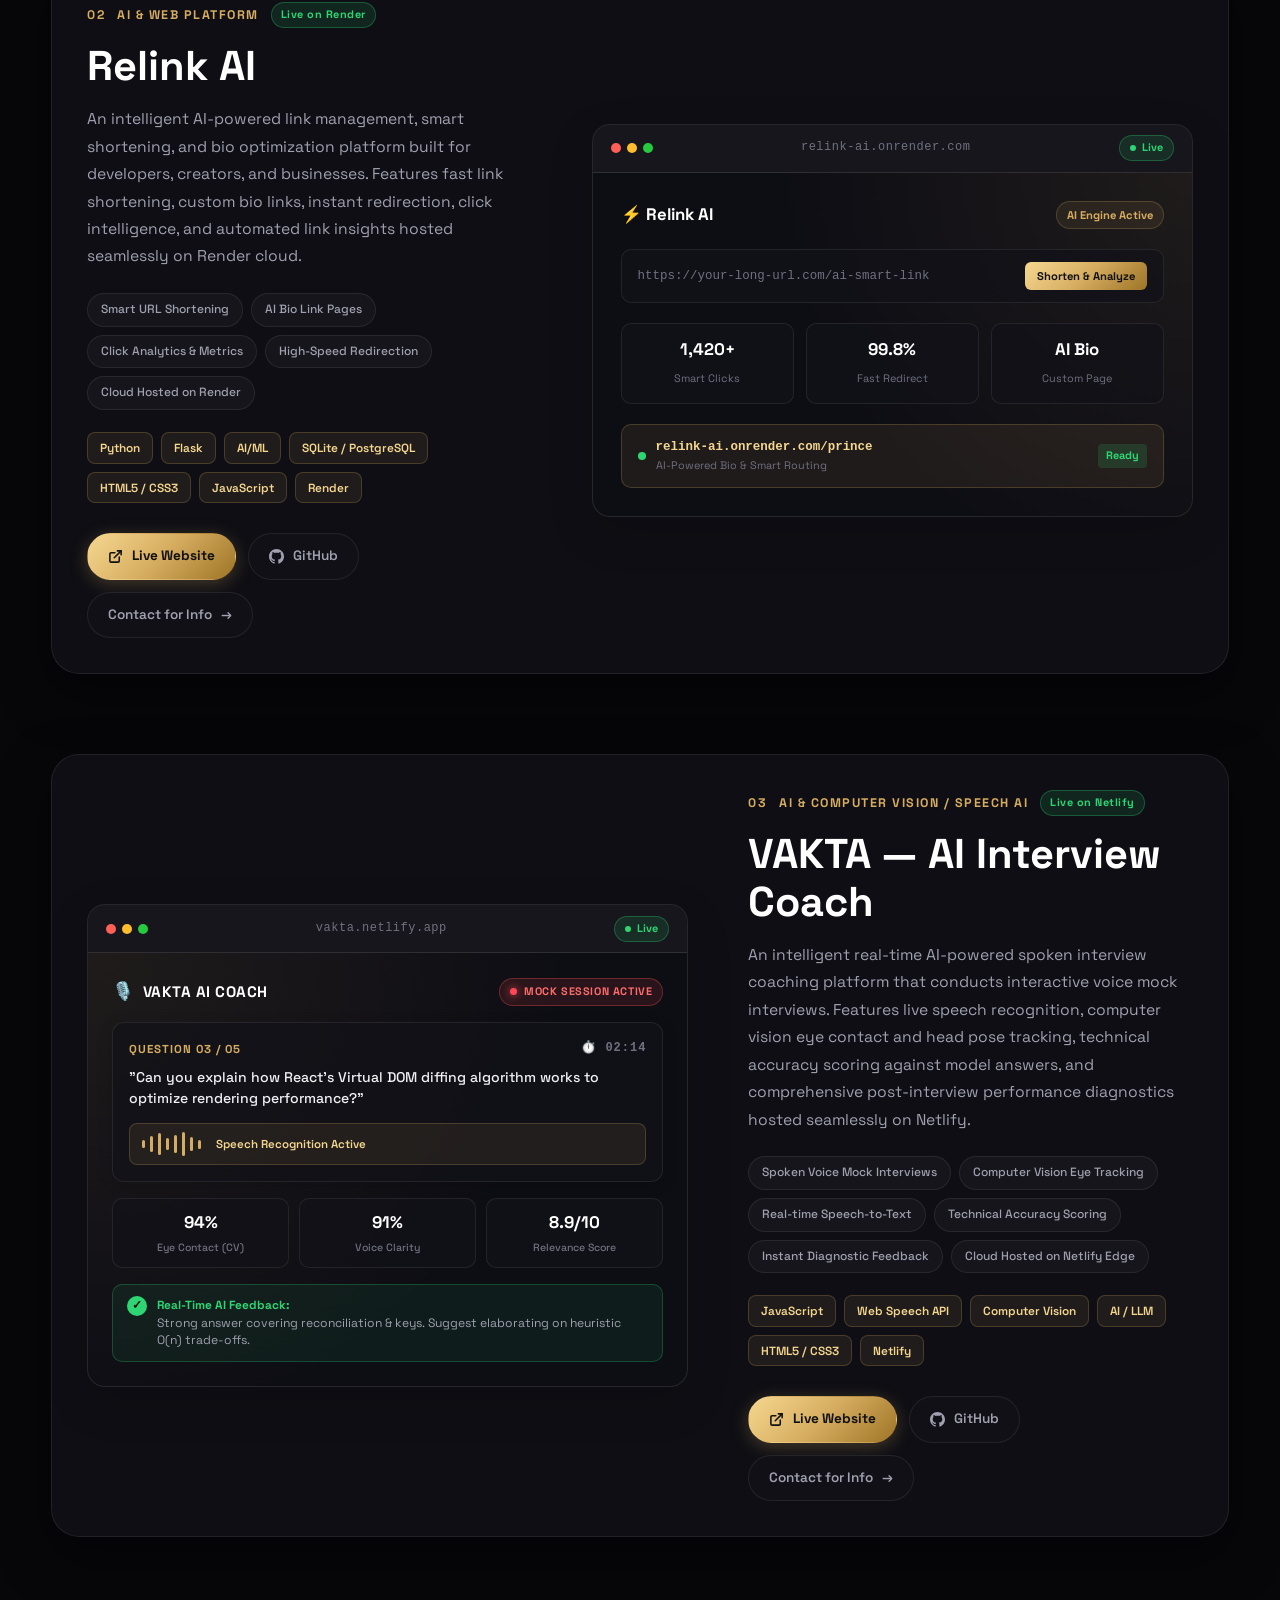
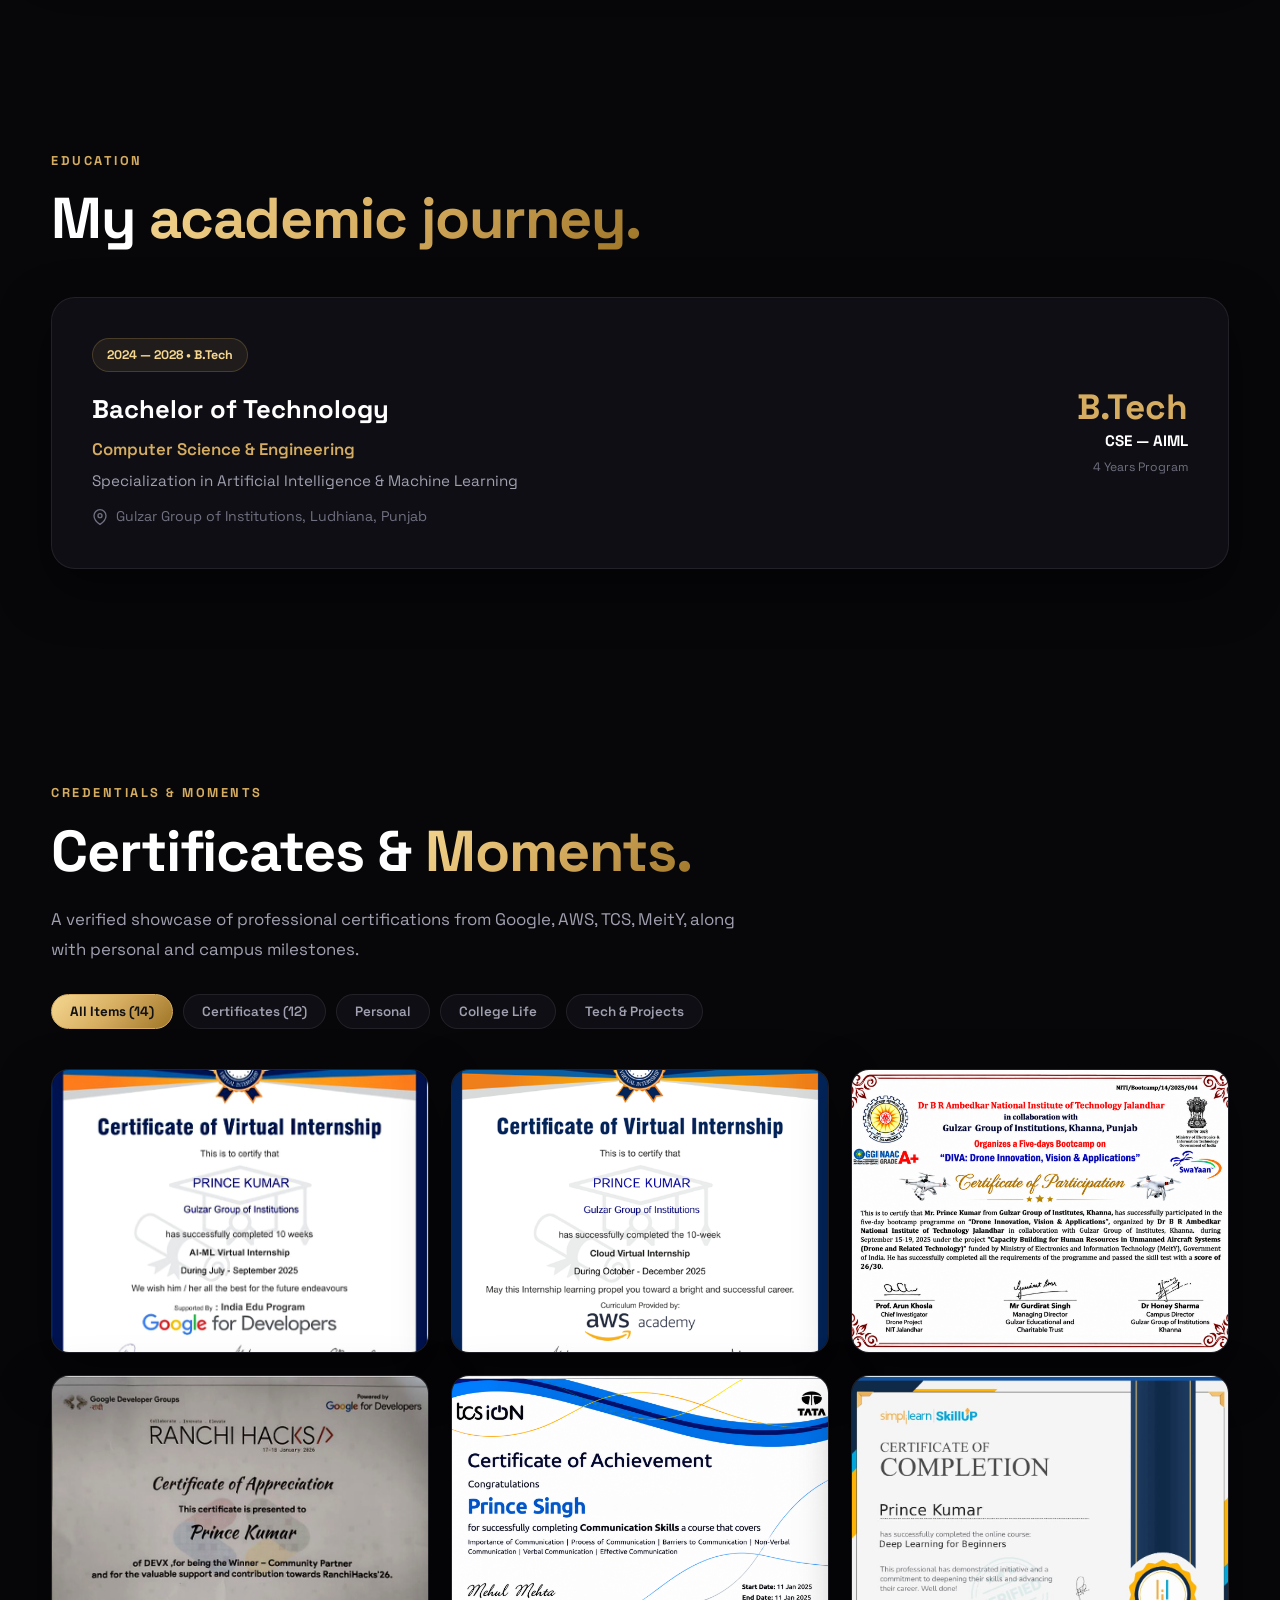
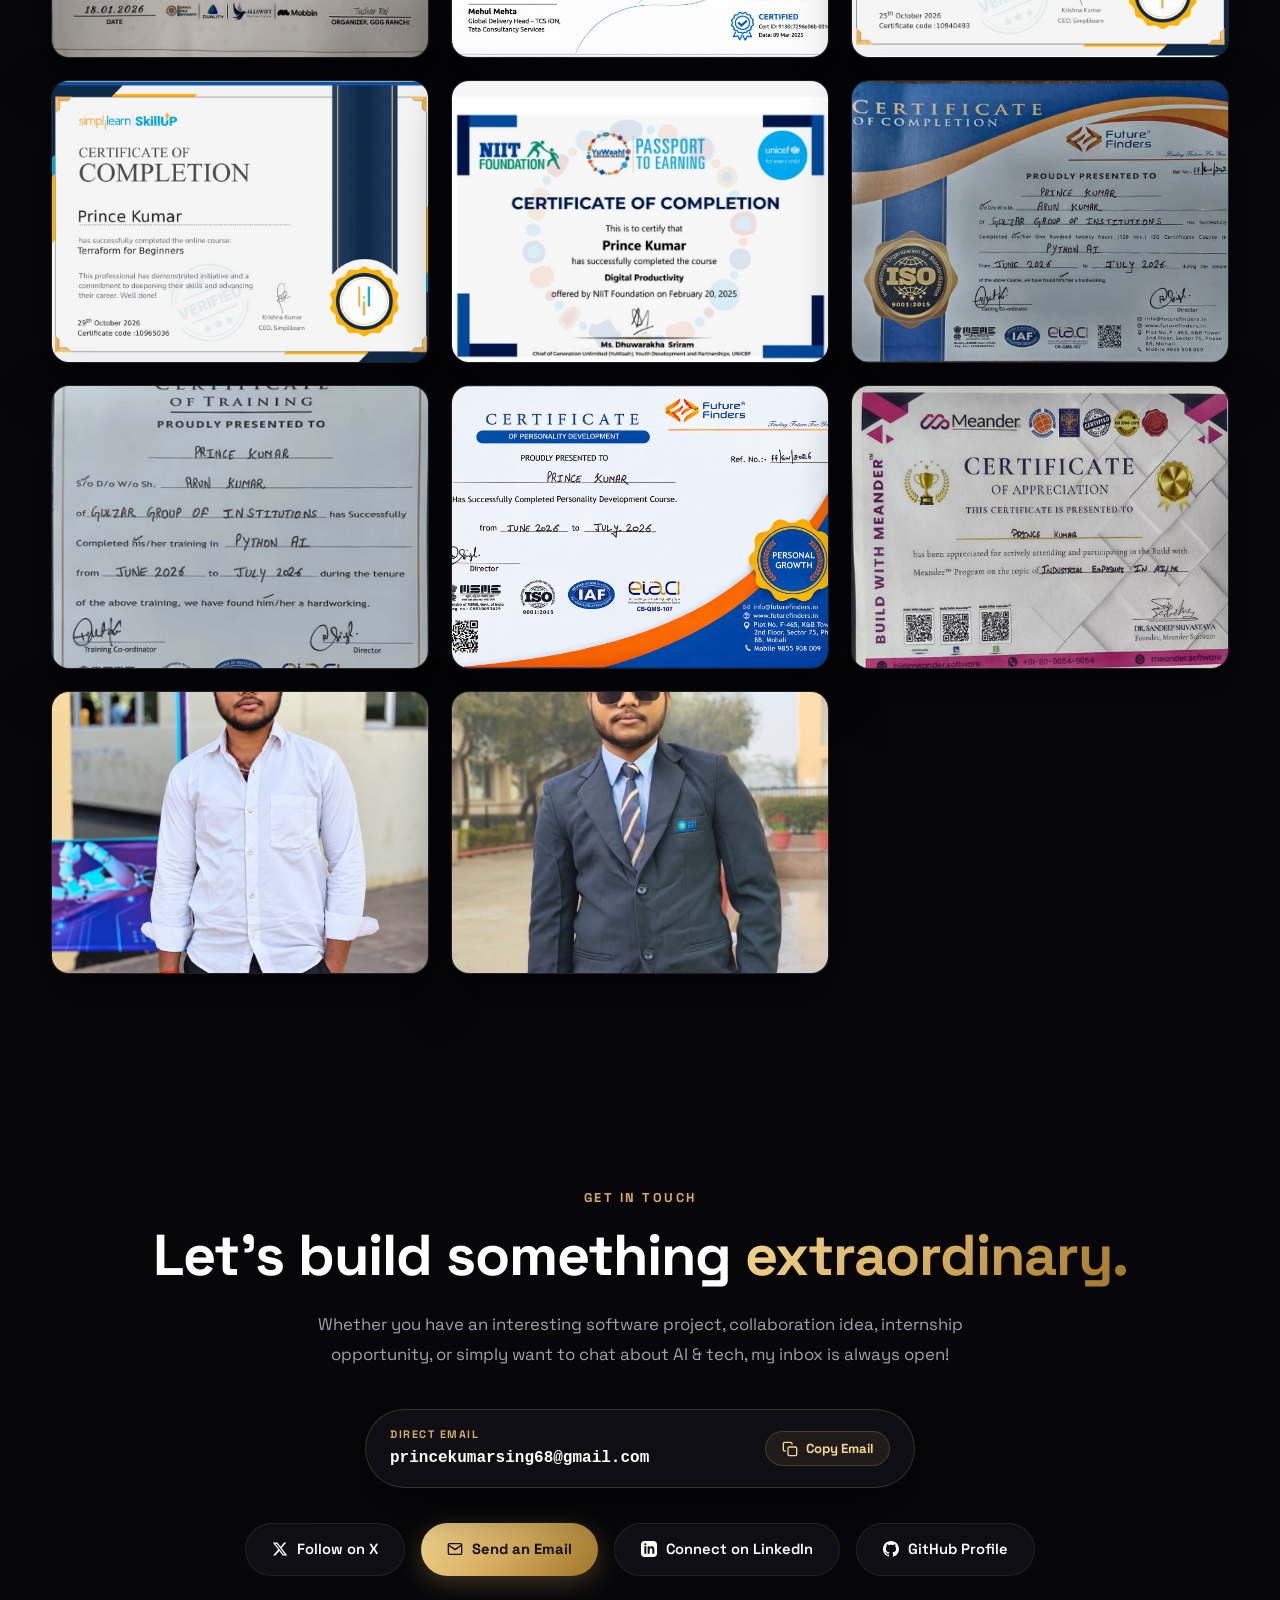
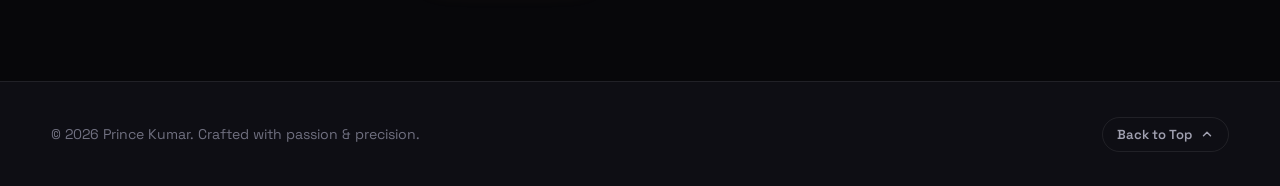
==== commit f1f56baf: "style: set Space Grotesk as primary font across entire portfolio" ====
--- a/index.html
+++ b/index.html
@@ -24,10 +24,10 @@
         } catch (e) {}
     </script>
 
-    <!-- Google Fonts -->
+    <!-- Google Fonts: Space Grotesk -->
     <link rel="preconnect" href="https://fonts.googleapis.com">
     <link rel="preconnect" href="https://fonts.gstatic.com" crossorigin>
-    <link href="https://fonts.googleapis.com/css2?family=Plus+Jakarta+Sans:wght@300;400;500;600;700;800&family=Space+Grotesk:wght@500;600;700&display=swap" rel="stylesheet">
+    <link href="https://fonts.googleapis.com/css2?family=Space+Grotesk:wght@300;400;500;600;700&family=Plus+Jakarta+Sans:wght@400;500;600;700&display=swap" rel="stylesheet">
 
     <link rel="stylesheet" href="style.css">
 </head>
--- a/style.css
+++ b/style.css
@@ -41,7 +41,7 @@
     --ambient-opacity: 0.45;
 
     --font-heading: 'Space Grotesk', -apple-system, BlinkMacSystemFont, sans-serif;
-    --font-body: 'Plus Jakarta Sans', -apple-system, BlinkMacSystemFont, 'Segoe UI', Roboto, sans-serif;
+    --font-body: 'Space Grotesk', -apple-system, BlinkMacSystemFont, 'Segoe UI', Roboto, sans-serif;
 
     --container-max: 1200px;
     --radius-sm: 8px;
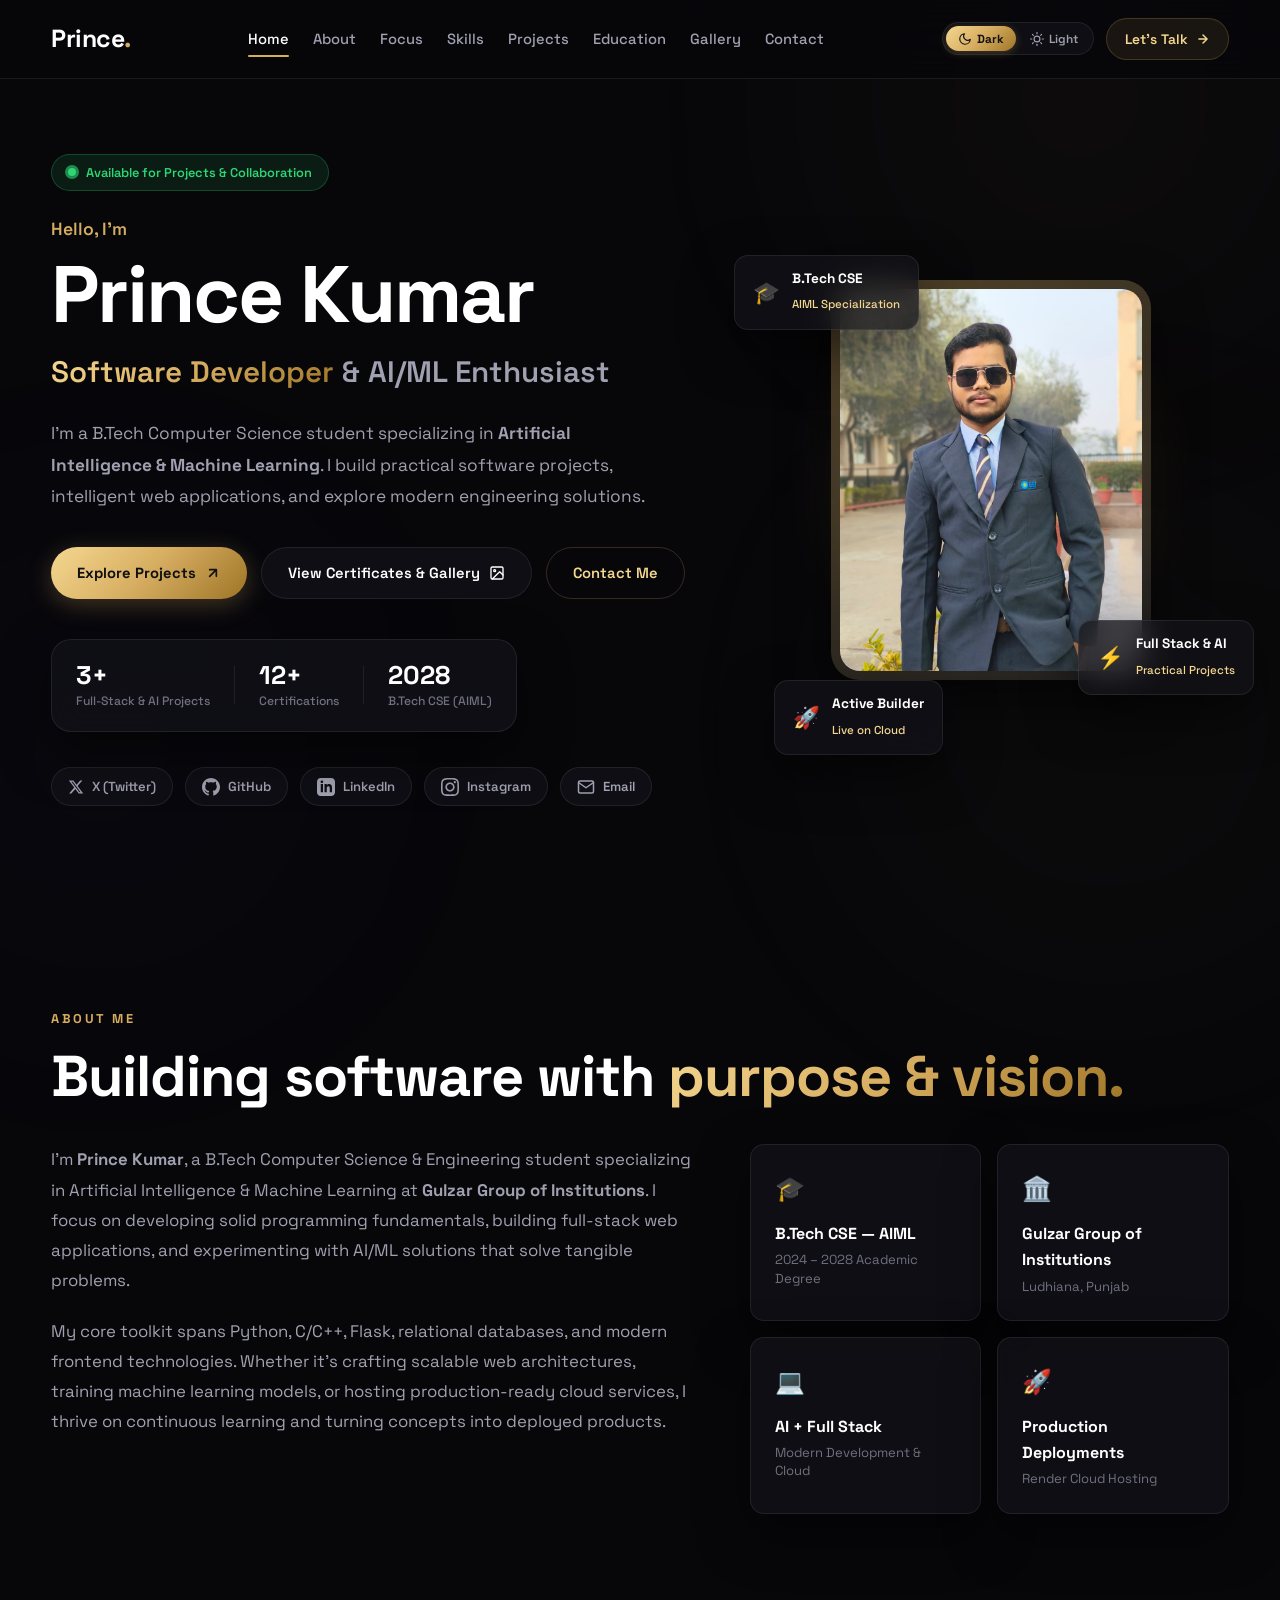
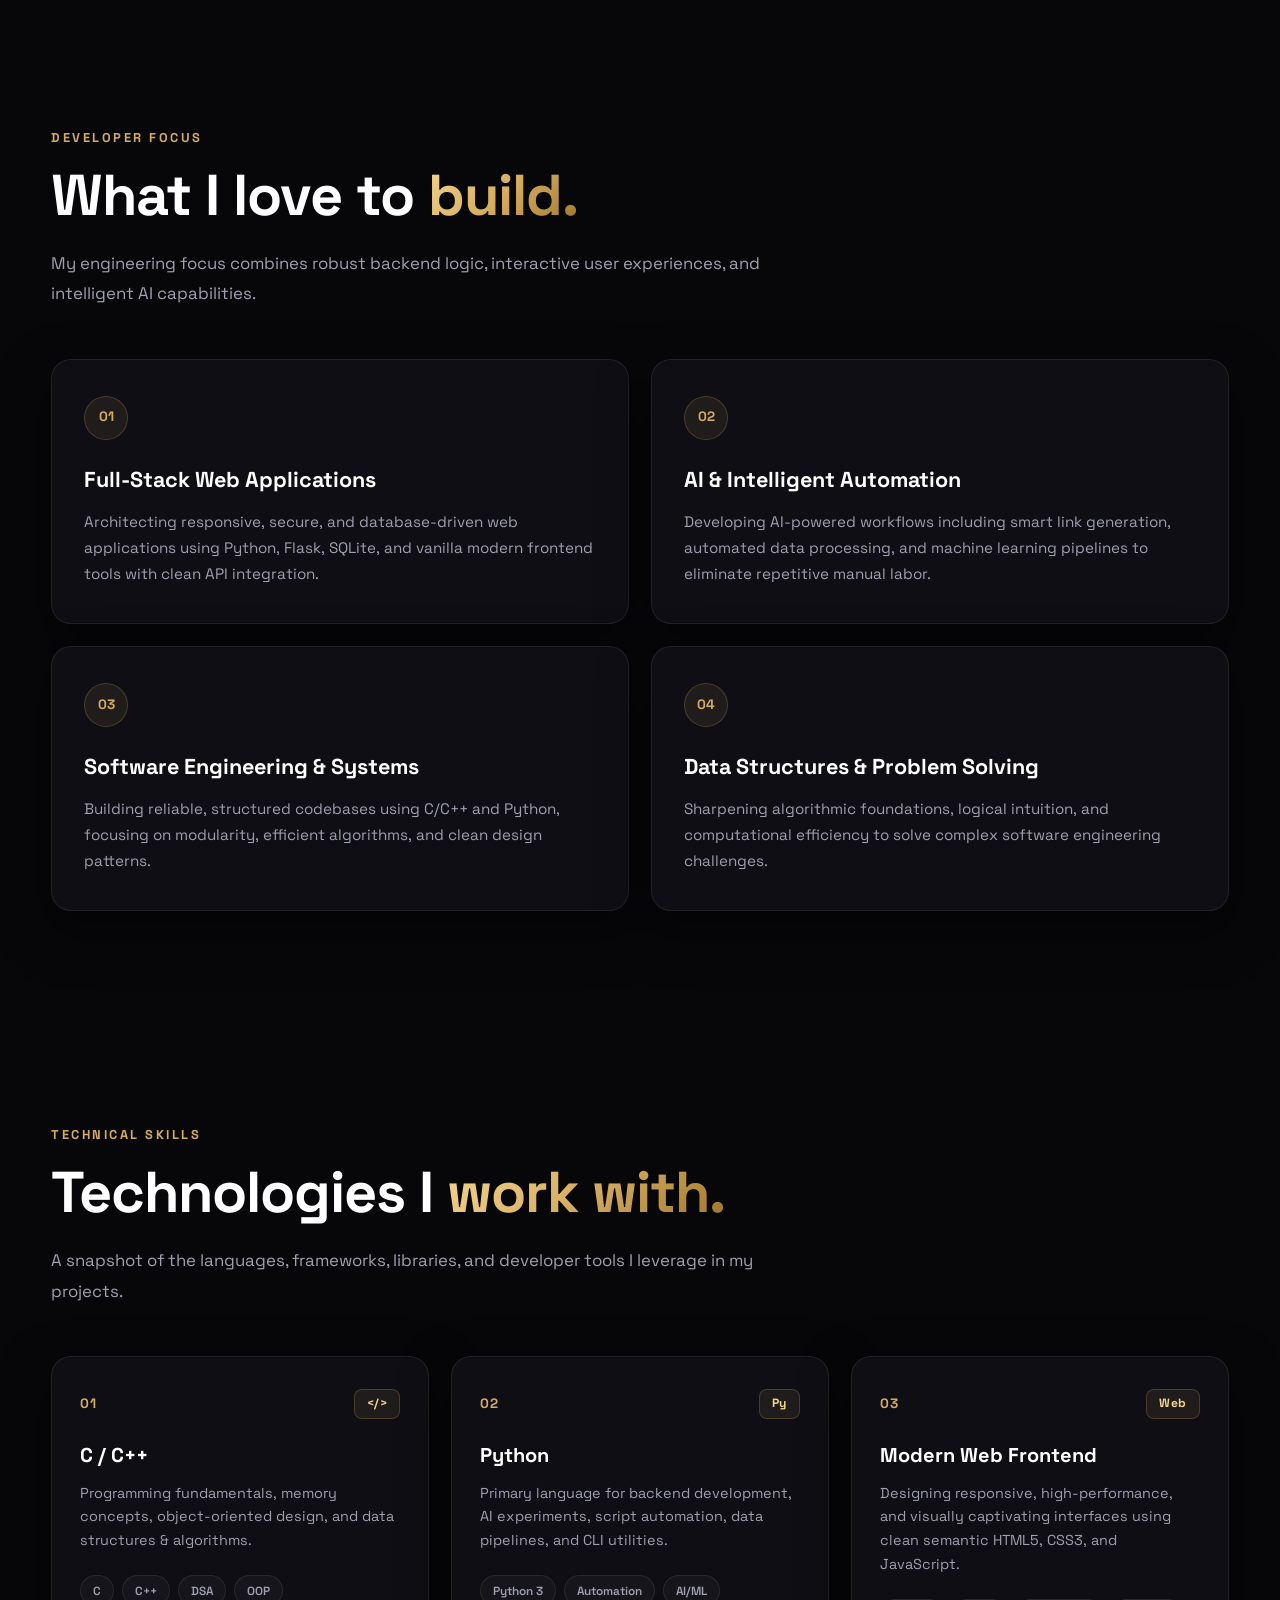
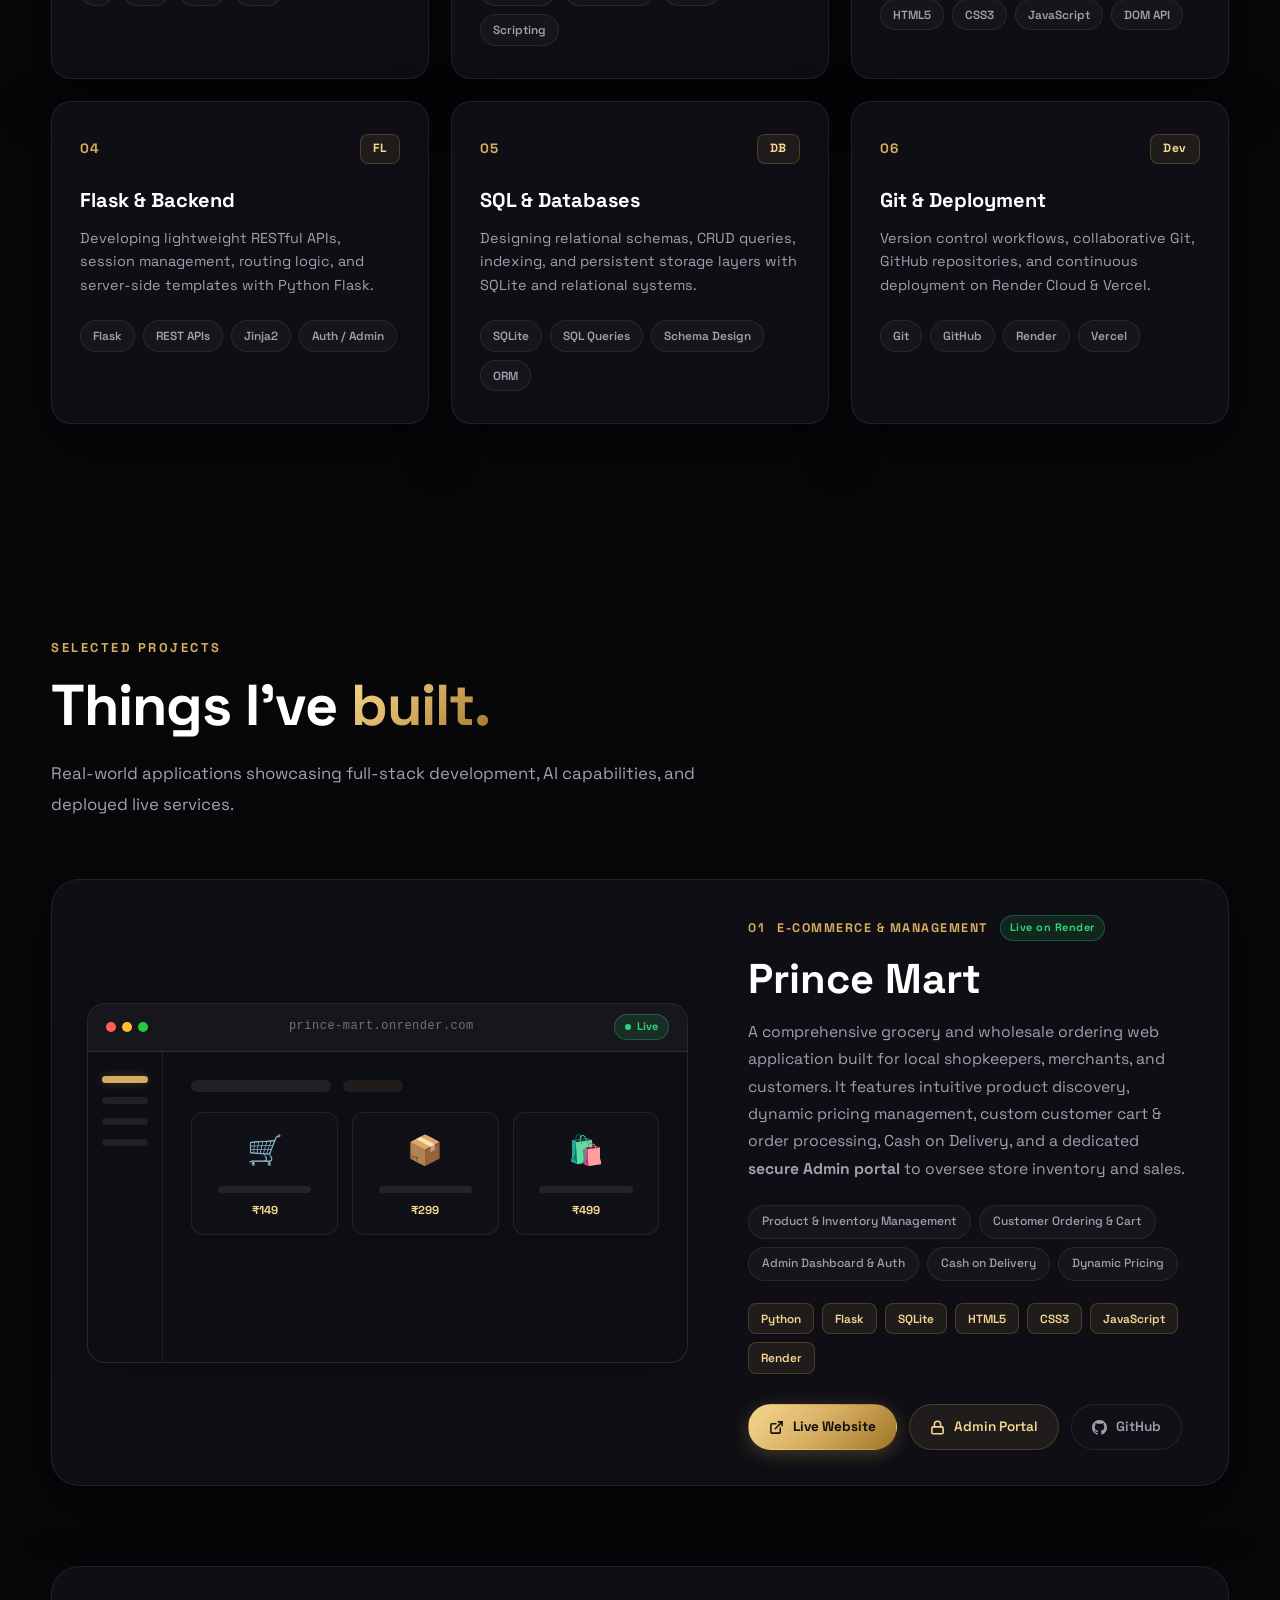
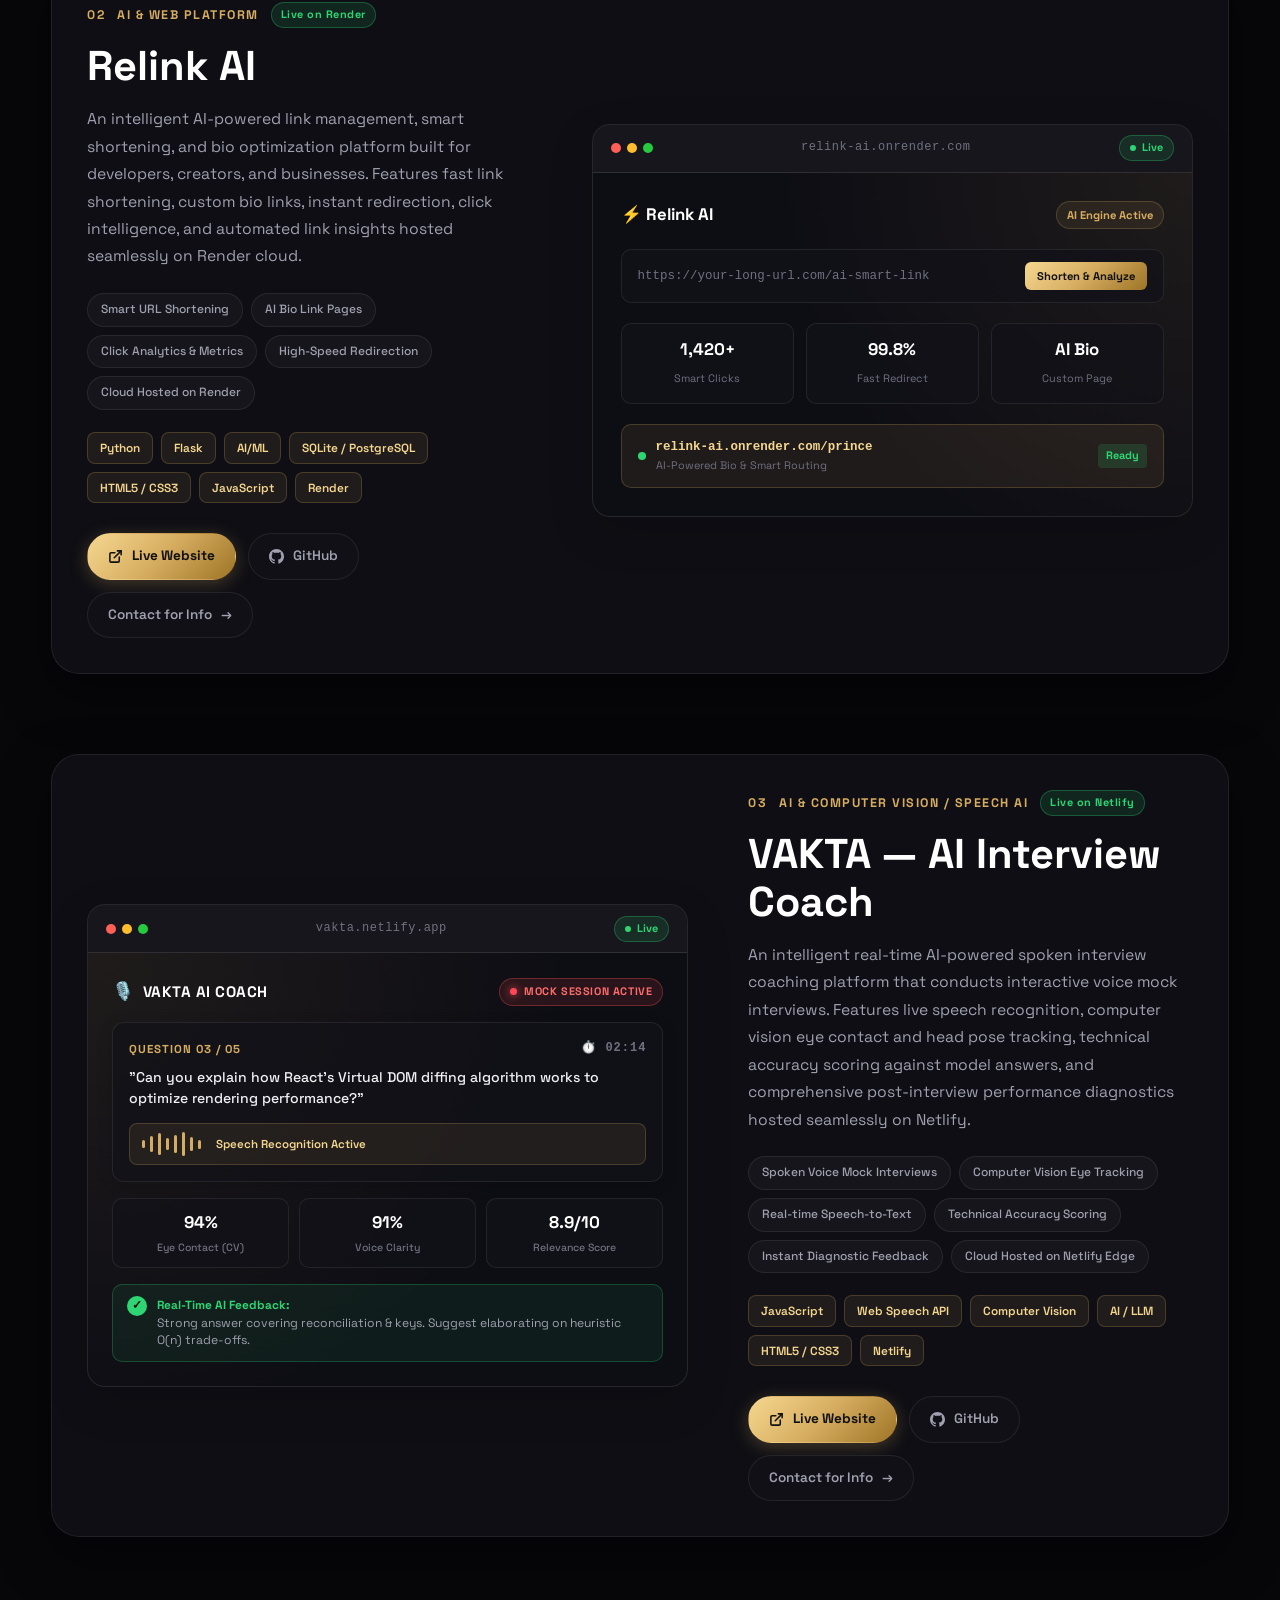
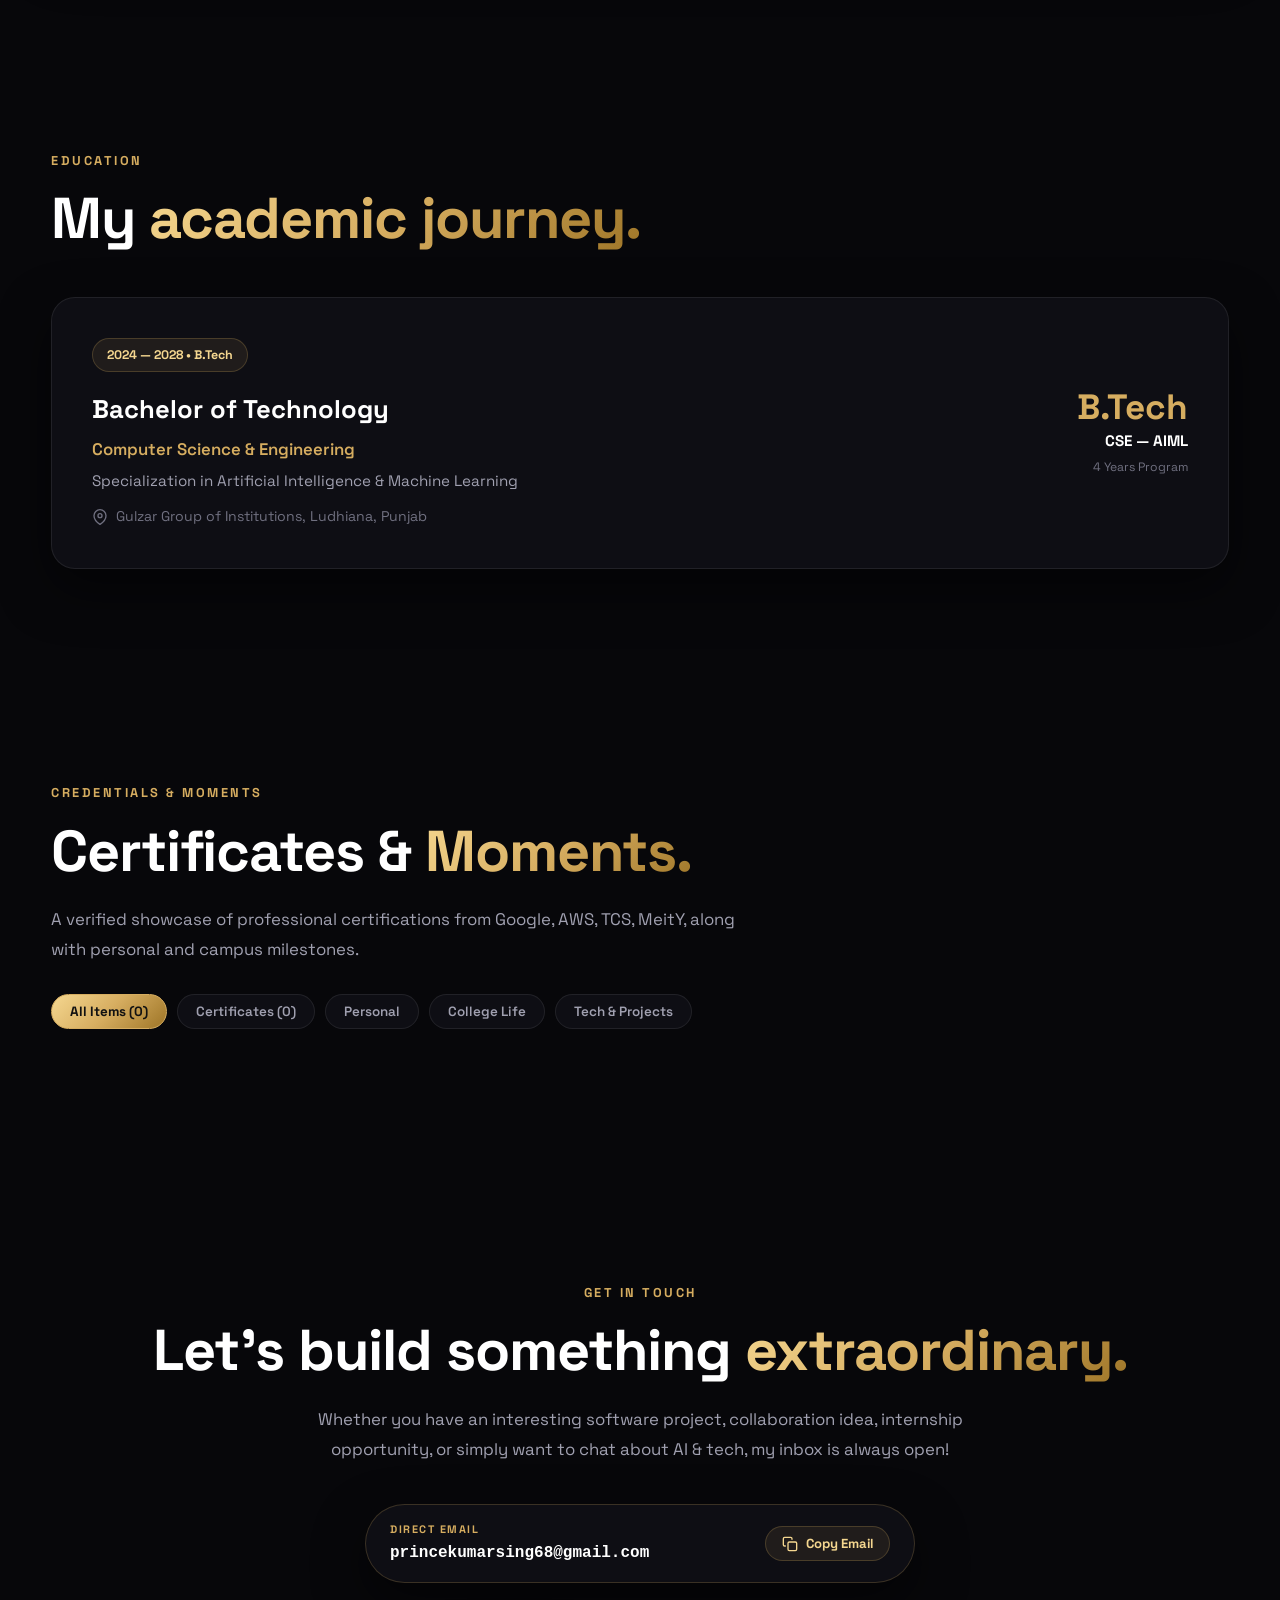
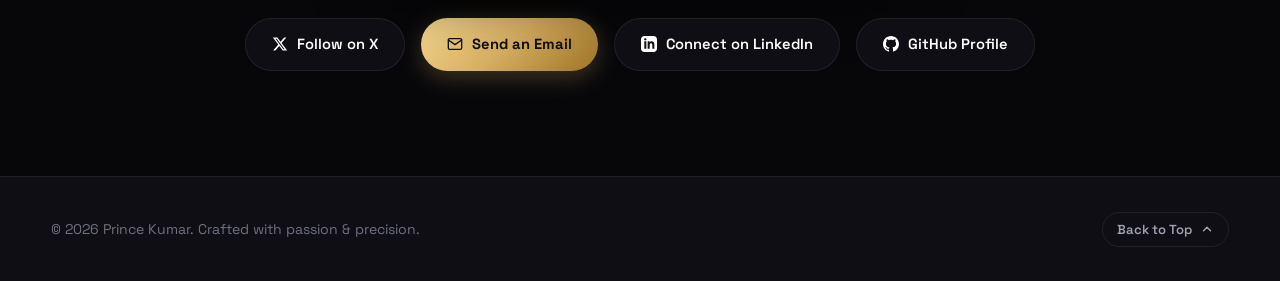
==== commit 8a81bd6d: "feat: add Vakta sky-blue ethereal background and glowing particles to light theme" ====
--- a/index.html
+++ b/index.html
@@ -38,6 +38,9 @@
     <div class="ambient-glow glow-top" aria-hidden="true"></div>
     <div class="ambient-glow glow-middle" aria-hidden="true"></div>
     <div class="ambient-glow glow-bottom" aria-hidden="true"></div>
+
+    <!-- Background Canvas for Ambient Glowing Bubbles / Particles (Vakta Style) -->
+    <canvas id="ambientCanvas" aria-hidden="true"></canvas>
 
     <!-- ================= NAVBAR ================= -->
     <header class="navbar">
--- a/style.css
+++ b/style.css
@@ -53,42 +53,70 @@
     --transition-slow: 0.5s cubic-bezier(0.16, 1, 0.3, 1);
 }
 
-/* ================= LIGHT THEME OVERRIDES ================= */
+/* ================= LIGHT THEME OVERRIDES (VAKTA SKY-BLUE ETHEREAL THEME) ================= */
 :root[data-theme="light"],
 :root:has(> head > meta[name="color-scheme"][content="light"]) {
     color-scheme: light;
 
-    --bg: #f6f8fc;
-    --bg-secondary: #ffffff;
-    --bg-card: rgba(255, 255, 255, 0.88);
+    --bg: #ffffff;
+    --bg-secondary: #f0f9ff;
+    --bg-card: rgba(255, 255, 255, 0.90);
     --bg-card-hover: #ffffff;
-    --bg-glass: rgba(0, 0, 0, 0.02);
-
-    --gold: #b3852d;
-    --gold-light: #8e6518;
-    --gold-dark: #7a5410;
-    --gold-gradient: linear-gradient(135deg, #c99839 0%, #b3852d 50%, #8e6518 100%);
-    --gold-glow: rgba(179, 133, 45, 0.22);
-    --gold-soft: rgba(179, 133, 45, 0.1);
-
-    --white: #111318;
-    --text-primary: #12141a;
-    --text-secondary: #4e5263;
-    --text-muted: #74788c;
-
-    --border: rgba(0, 0, 0, 0.08);
-    --border-hover: rgba(179, 133, 45, 0.4);
-    --border-gold: rgba(179, 133, 45, 0.28);
+    --bg-glass: rgba(255, 255, 255, 0.88);
+
+    --gold: #0284c7;
+    --gold-light: #0369a1;
+    --gold-dark: #075985;
+    --gold-gradient: linear-gradient(135deg, #0284c7 0%, #0ea5e9 50%, #38bdf8 100%);
+    --gold-glow: rgba(14, 165, 233, 0.32);
+    --gold-soft: rgba(224, 242, 254, 0.75);
+
+    --white: #0f172a;
+    --text-primary: #0f172a;
+    --text-secondary: #334155;
+    --text-muted: #64748b;
+
+    --border: rgba(147, 197, 253, 0.55);
+    --border-hover: rgba(56, 189, 248, 0.85);
+    --border-gold: rgba(147, 197, 253, 0.65);
 
     --window-bg: #ffffff;
-    --window-header: rgba(0, 0, 0, 0.035);
-    --window-border: rgba(0, 0, 0, 0.08);
-
-    --navbar-bg: rgba(246, 248, 252, 0.85);
-    --navbar-scrolled: rgba(246, 248, 252, 0.96);
-
-    --card-shadow: 0 14px 38px rgba(0, 0, 0, 0.06);
-    --ambient-opacity: 0.2;
+    --window-header: rgba(224, 242, 254, 0.55);
+    --window-border: rgba(147, 197, 253, 0.55);
+
+    --navbar-bg: rgba(255, 255, 255, 0.88);
+    --navbar-scrolled: rgba(255, 255, 255, 0.96);
+
+    --card-shadow: 0 16px 35px -8px rgba(186, 230, 253, 0.45);
+    --ambient-opacity: 0.75;
+}
+
+:root[data-theme="light"] body {
+    background: linear-gradient(180deg, #ffffff 0%, #ffffff 32%, #e0f2fe 72%, #bae6fd 100%);
+    background-attachment: fixed;
+}
+
+:root[data-theme="light"] .glow-top {
+    background: radial-gradient(circle, rgba(186, 230, 253, 0.65) 0%, transparent 70%);
+}
+
+:root[data-theme="light"] .glow-middle {
+    background: radial-gradient(circle, rgba(147, 197, 253, 0.5) 0%, transparent 70%);
+}
+
+:root[data-theme="light"] .glow-bottom {
+    background: radial-gradient(circle, rgba(56, 189, 248, 0.45) 0%, transparent 70%);
+}
+
+:root[data-theme="light"] .btn-primary,
+:root[data-theme="light"] .project-action.action-live,
+:root[data-theme="light"] .theme-btn.active,
+:root[data-theme="light"] .relink-action-badge {
+    color: #ffffff;
+}
+
+:root[data-theme="light"] .nav-button:hover {
+    color: #ffffff;
 }
 
 /* ================= RESET & BASE ================= */
@@ -173,6 +201,17 @@
     background: radial-gradient(circle, rgba(214, 173, 96, 0.16) 0%, transparent 70%);
 }
 
+/* ================= FLOATING AMBIENT PARTICLES CANVAS (VAKTA STYLE) ================= */
+#ambientCanvas {
+    position: fixed;
+    top: 0;
+    left: 0;
+    width: 100%;
+    height: 100%;
+    pointer-events: none;
+    z-index: 0;
+}
+
 /* ================= LAYOUT CONTAINER ================= */
 .container {
     width: min(92%, var(--container-max));
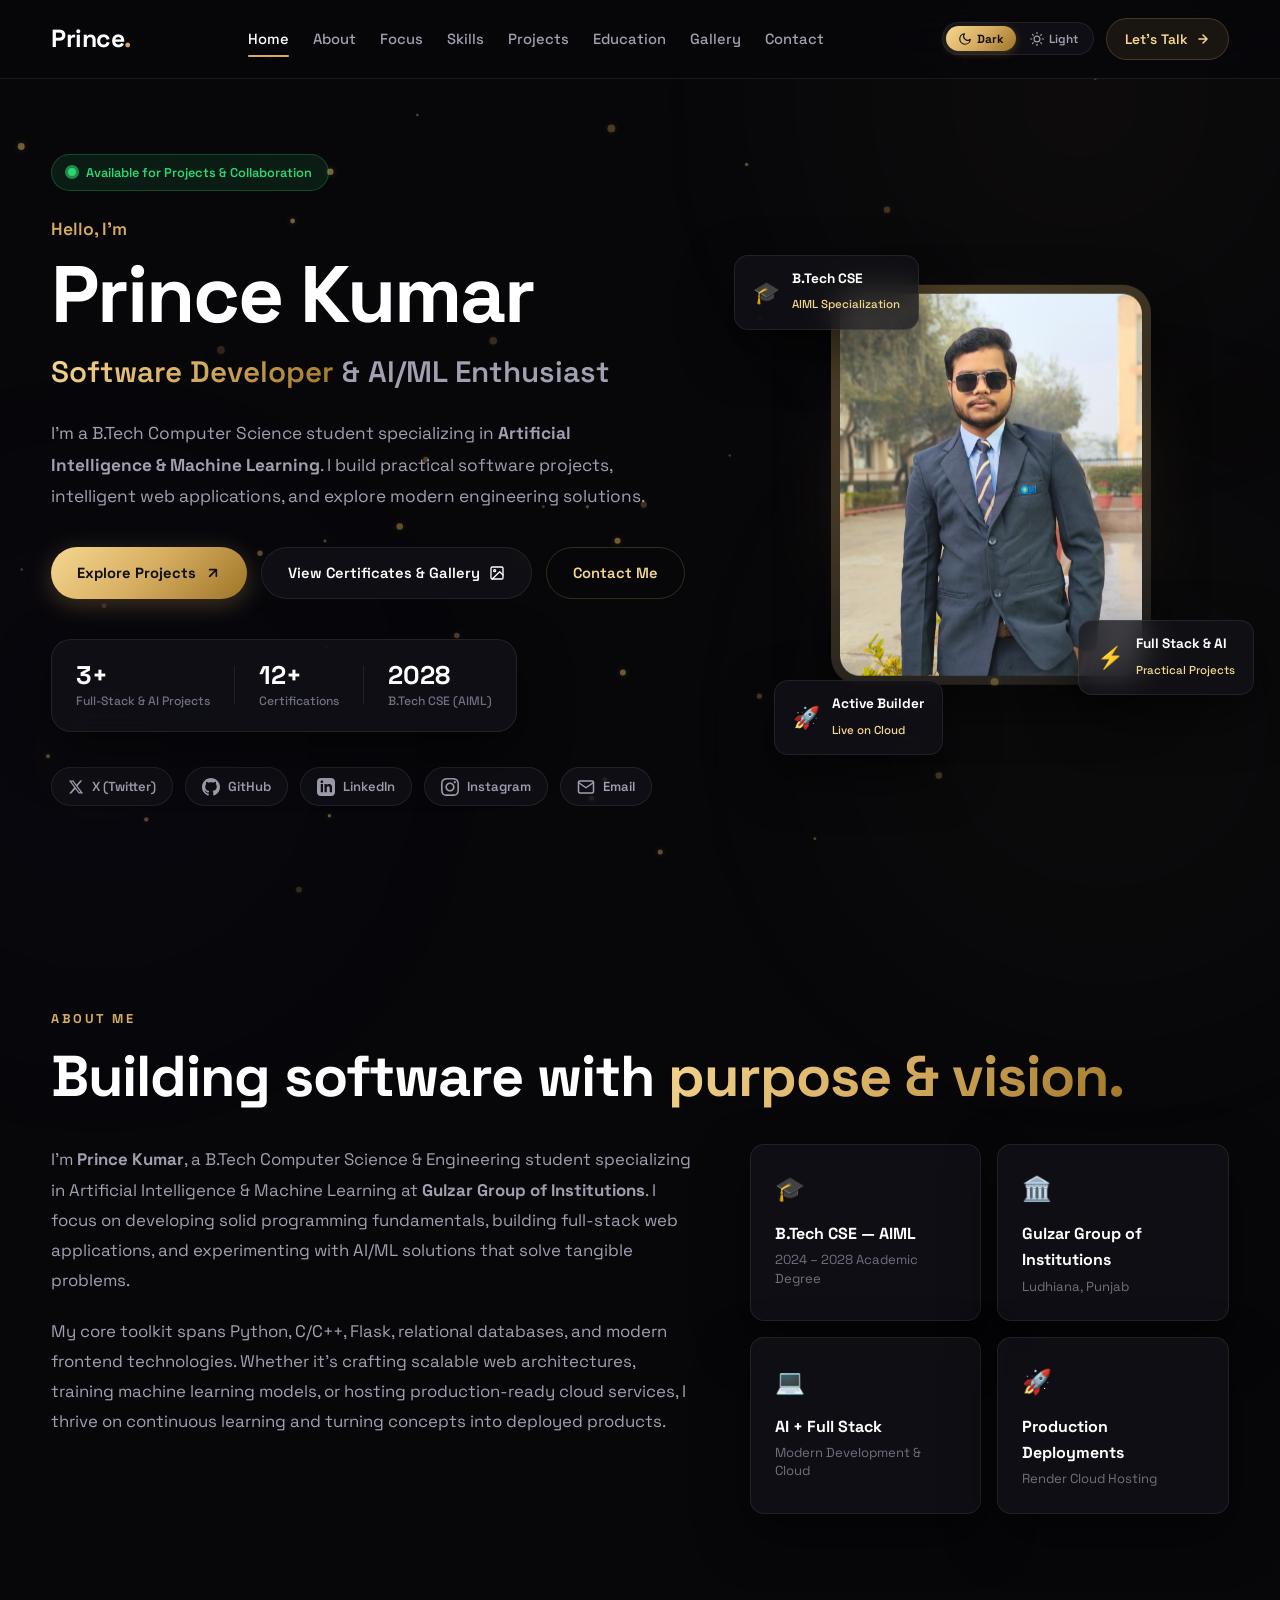
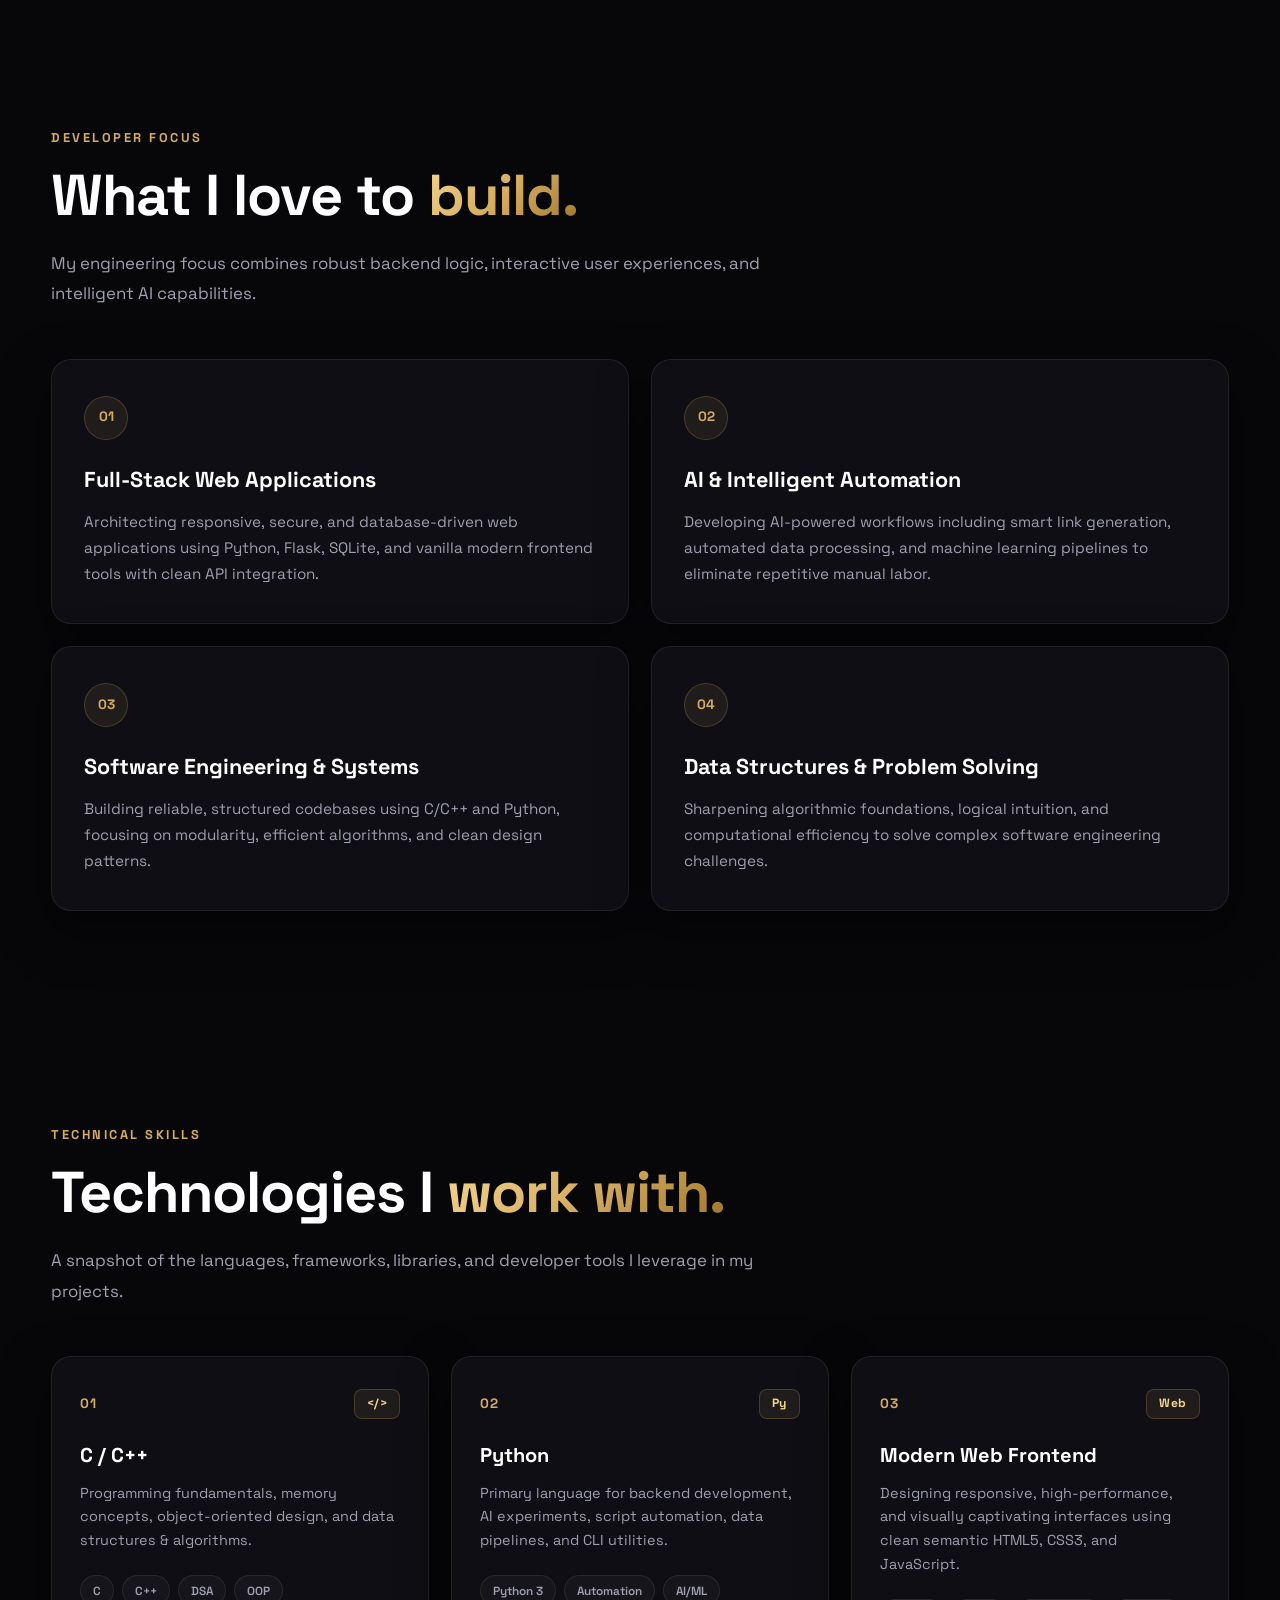
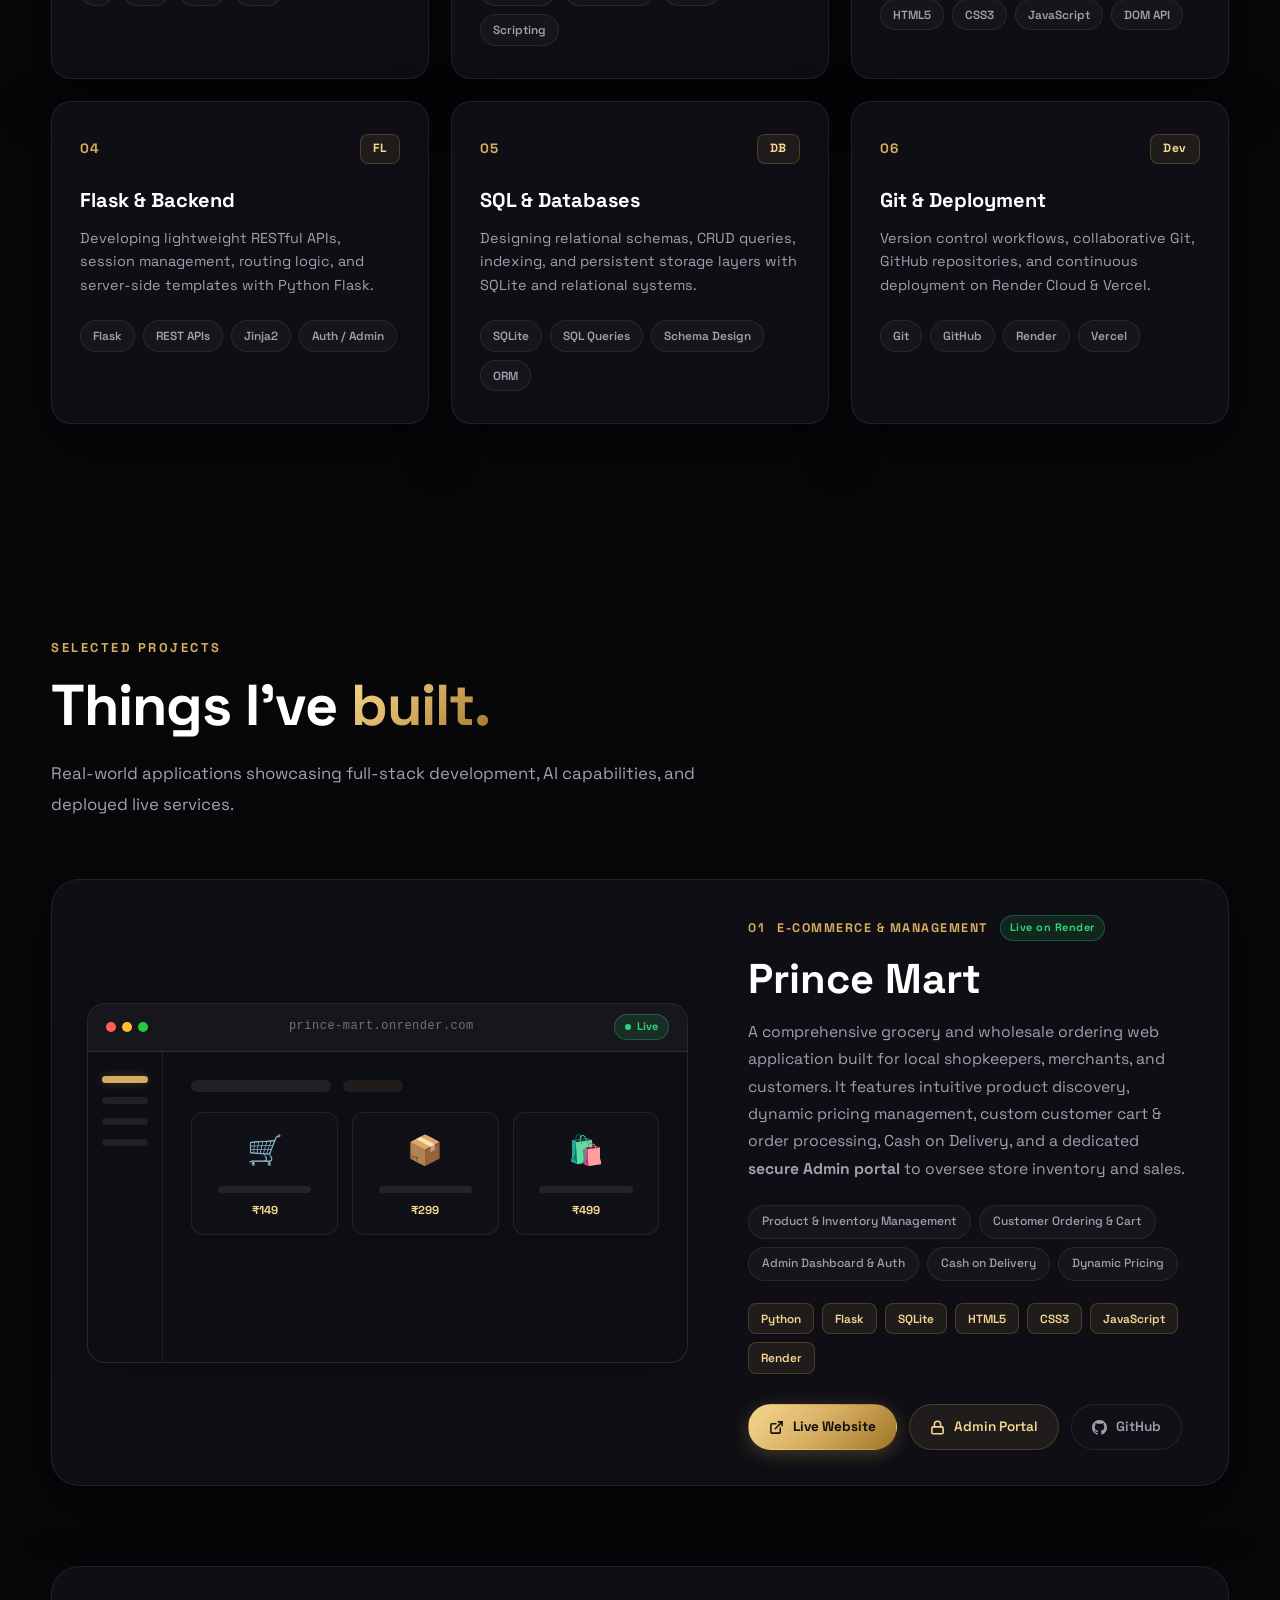
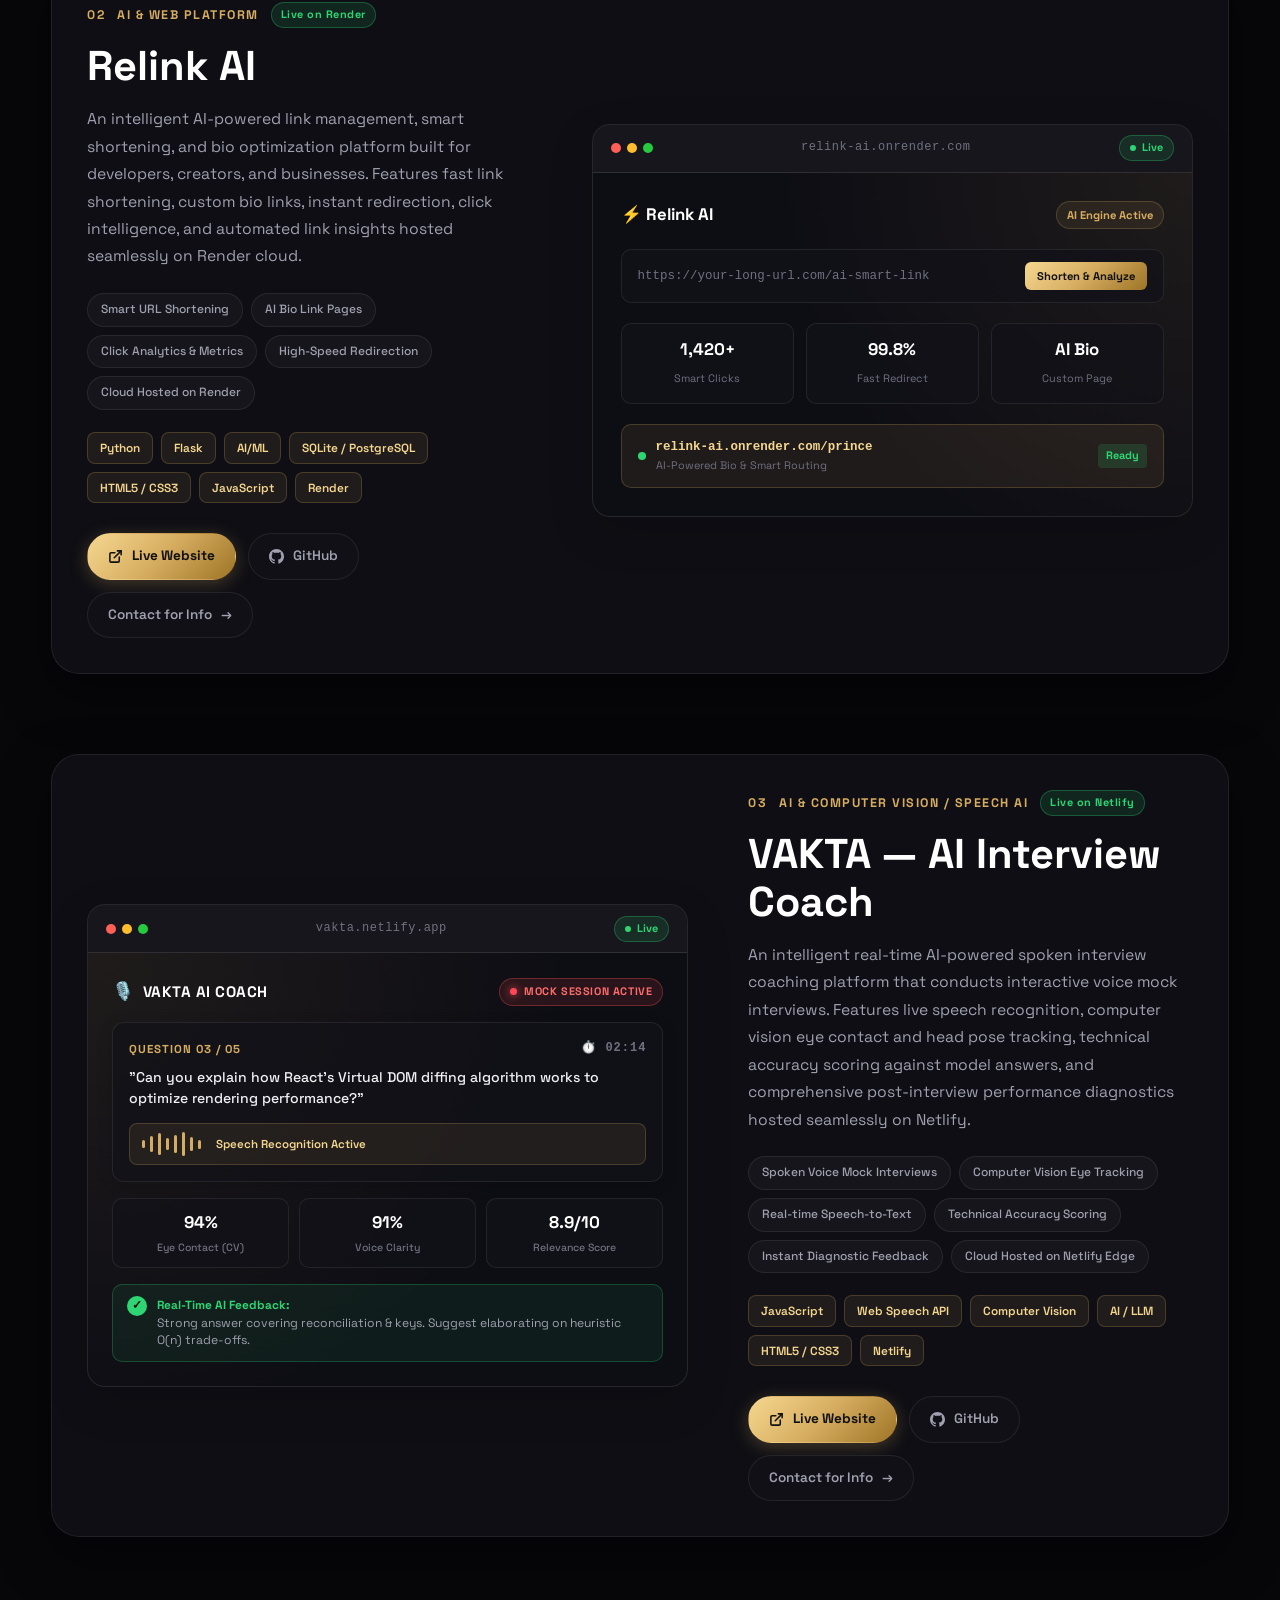
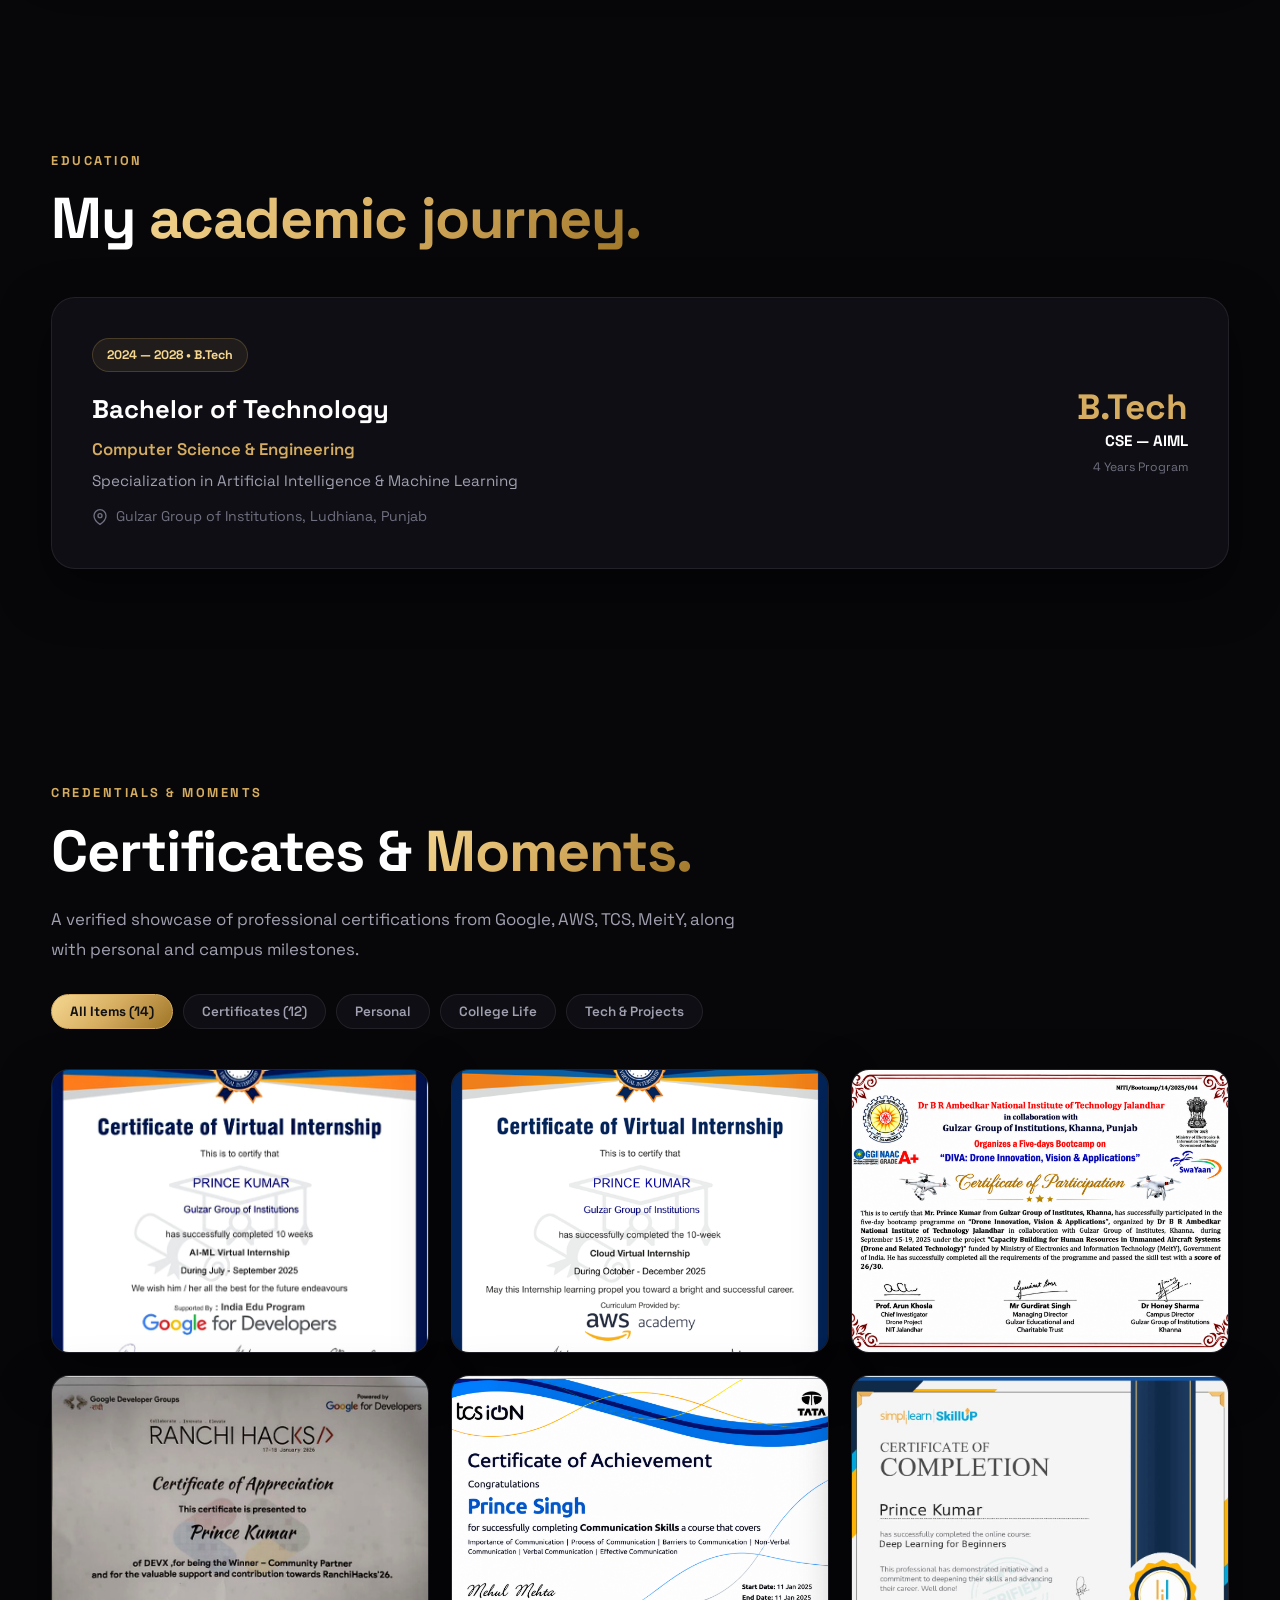
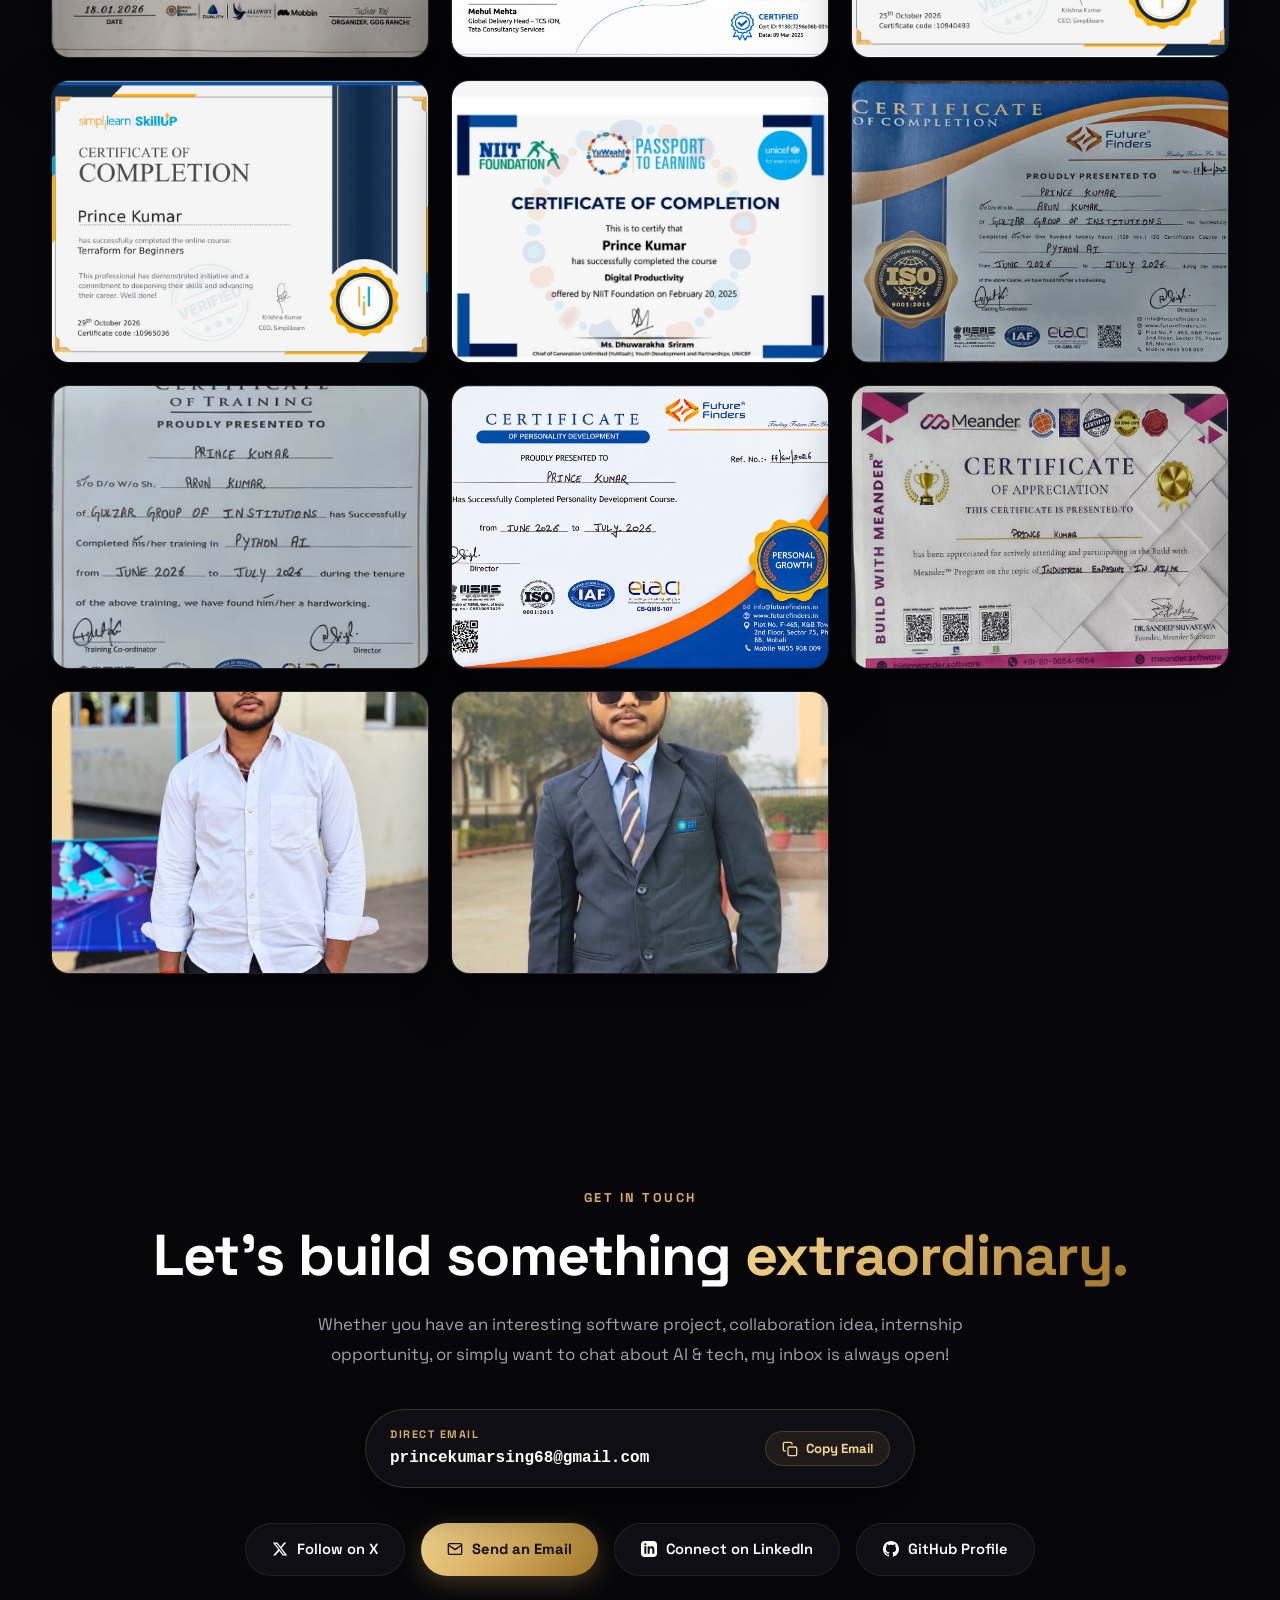
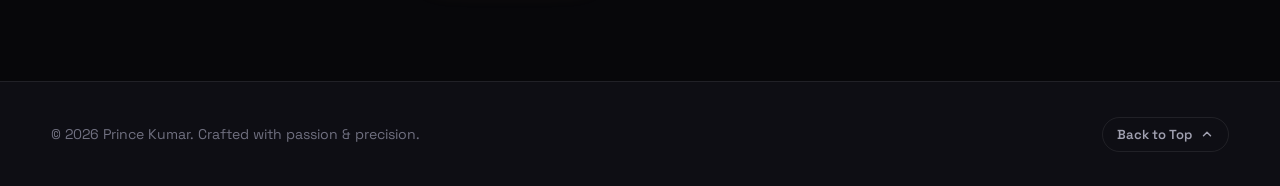
==== commit 2b77fbcb: "fix: resolve theme toggle click listener initialization and ensure reliable light theme activation" ====
--- a/index.html
+++ b/index.html
@@ -19,6 +19,9 @@
         try {
             const savedTheme = localStorage.getItem("portfolio_theme") || "dark";
             document.documentElement.setAttribute("data-theme", savedTheme);
+            if (savedTheme === "light") {
+                document.documentElement.classList.add("light-theme");
+            }
             const metaTheme = document.querySelector('meta[name="color-scheme"]');
             if (metaTheme) metaTheme.content = savedTheme;
         } catch (e) {}
--- a/style.css
+++ b/style.css
@@ -55,7 +55,8 @@
 
 /* ================= LIGHT THEME OVERRIDES (VAKTA SKY-BLUE ETHEREAL THEME) ================= */
 :root[data-theme="light"],
-:root:has(> head > meta[name="color-scheme"][content="light"]) {
+html[data-theme="light"],
+body.light-theme {
     color-scheme: light;
 
     --bg: #ffffff;
@@ -91,32 +92,50 @@
     --ambient-opacity: 0.75;
 }
 
-:root[data-theme="light"] body {
-    background: linear-gradient(180deg, #ffffff 0%, #ffffff 32%, #e0f2fe 72%, #bae6fd 100%);
-    background-attachment: fixed;
-}
-
-:root[data-theme="light"] .glow-top {
+:root[data-theme="light"] body,
+html[data-theme="light"] body,
+body.light-theme {
+    background: linear-gradient(180deg, #ffffff 0%, #ffffff 32%, #e0f2fe 72%, #bae6fd 100%) !important;
+    background-attachment: fixed !important;
+}
+
+:root[data-theme="light"] .glow-top,
+html[data-theme="light"] .glow-top,
+body.light-theme .glow-top {
     background: radial-gradient(circle, rgba(186, 230, 253, 0.65) 0%, transparent 70%);
 }
 
-:root[data-theme="light"] .glow-middle {
+:root[data-theme="light"] .glow-middle,
+html[data-theme="light"] .glow-middle,
+body.light-theme .glow-middle {
     background: radial-gradient(circle, rgba(147, 197, 253, 0.5) 0%, transparent 70%);
 }
 
-:root[data-theme="light"] .glow-bottom {
+:root[data-theme="light"] .glow-bottom,
+html[data-theme="light"] .glow-bottom,
+body.light-theme .glow-bottom {
     background: radial-gradient(circle, rgba(56, 189, 248, 0.45) 0%, transparent 70%);
 }
 
 :root[data-theme="light"] .btn-primary,
+html[data-theme="light"] .btn-primary,
+body.light-theme .btn-primary,
 :root[data-theme="light"] .project-action.action-live,
+html[data-theme="light"] .project-action.action-live,
+body.light-theme .project-action.action-live,
 :root[data-theme="light"] .theme-btn.active,
-:root[data-theme="light"] .relink-action-badge {
-    color: #ffffff;
-}
-
-:root[data-theme="light"] .nav-button:hover {
-    color: #ffffff;
+html[data-theme="light"] .theme-btn.active,
+body.light-theme .theme-btn.active,
+:root[data-theme="light"] .relink-action-badge,
+html[data-theme="light"] .relink-action-badge,
+body.light-theme .relink-action-badge {
+    color: #ffffff !important;
+}
+
+:root[data-theme="light"] .nav-button:hover,
+html[data-theme="light"] .nav-button:hover,
+body.light-theme .nav-button:hover {
+    color: #ffffff !important;
 }
 
 /* ================= RESET & BASE ================= */
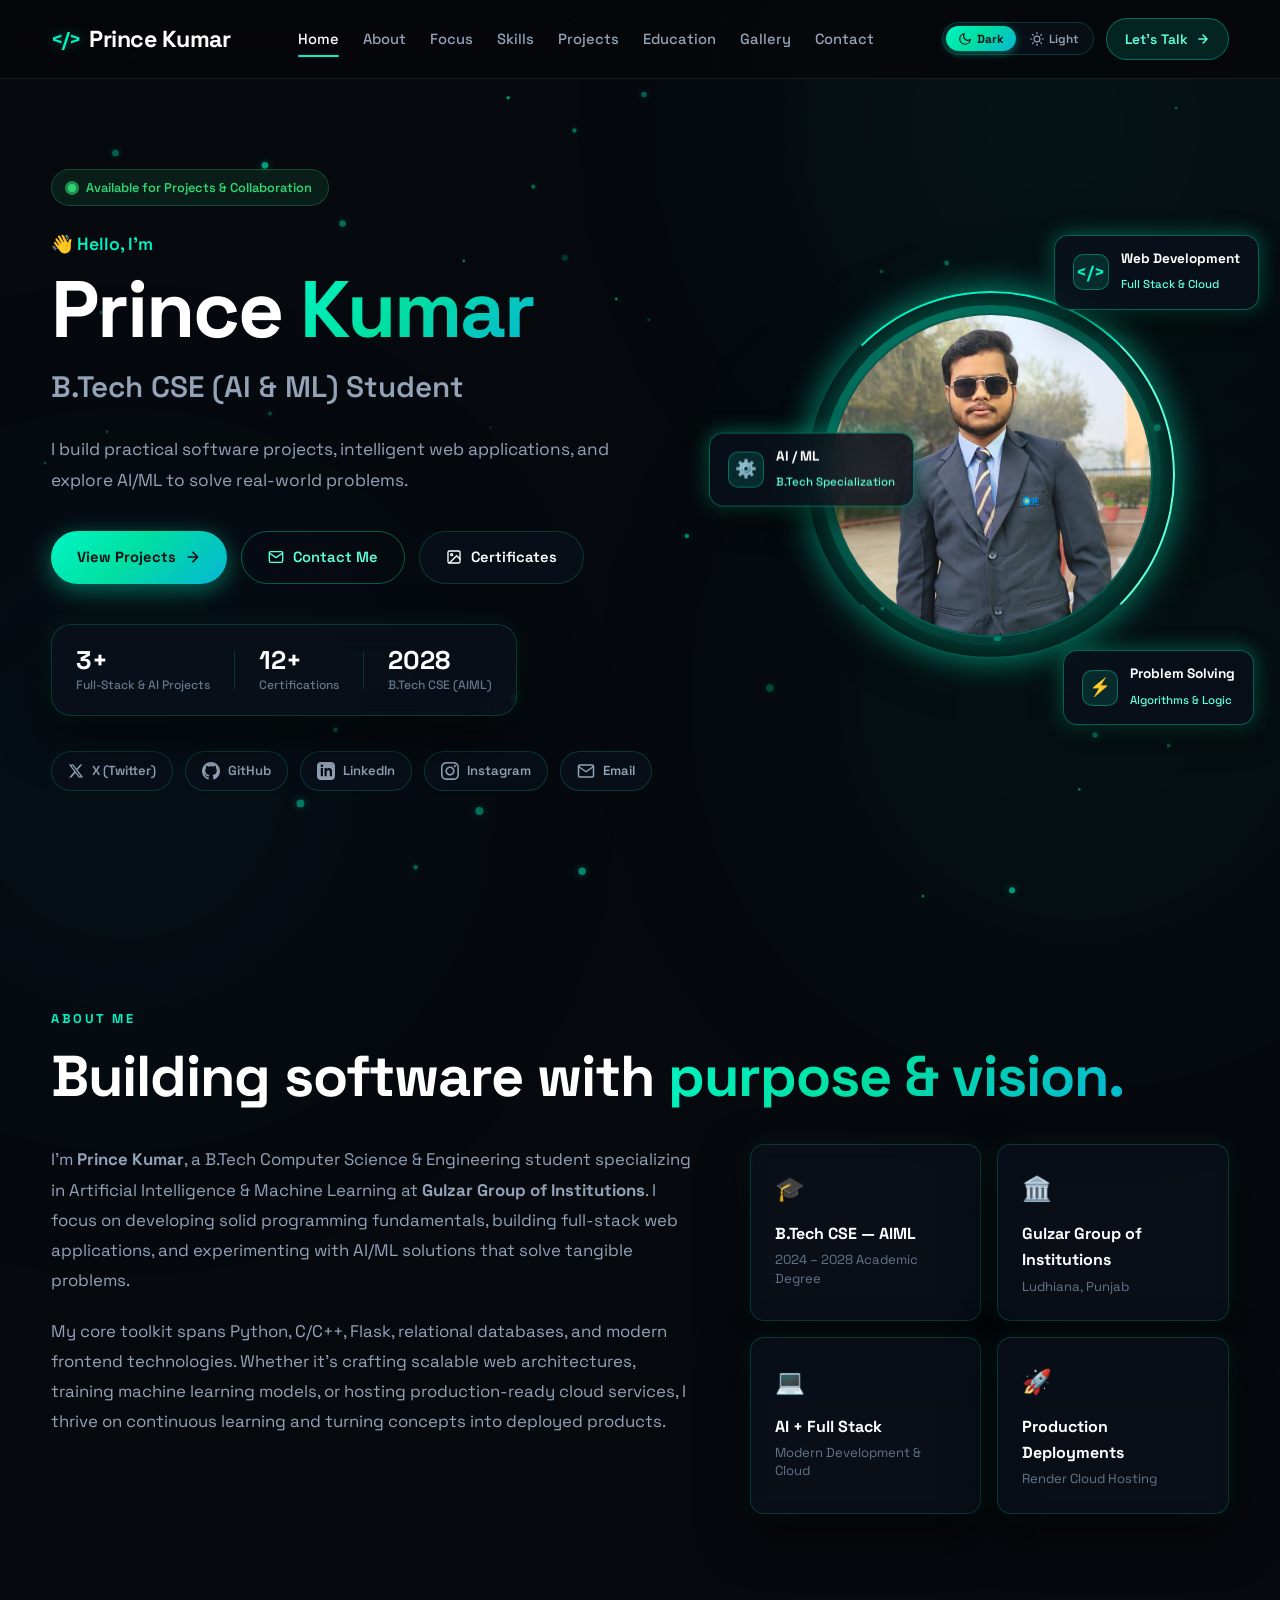
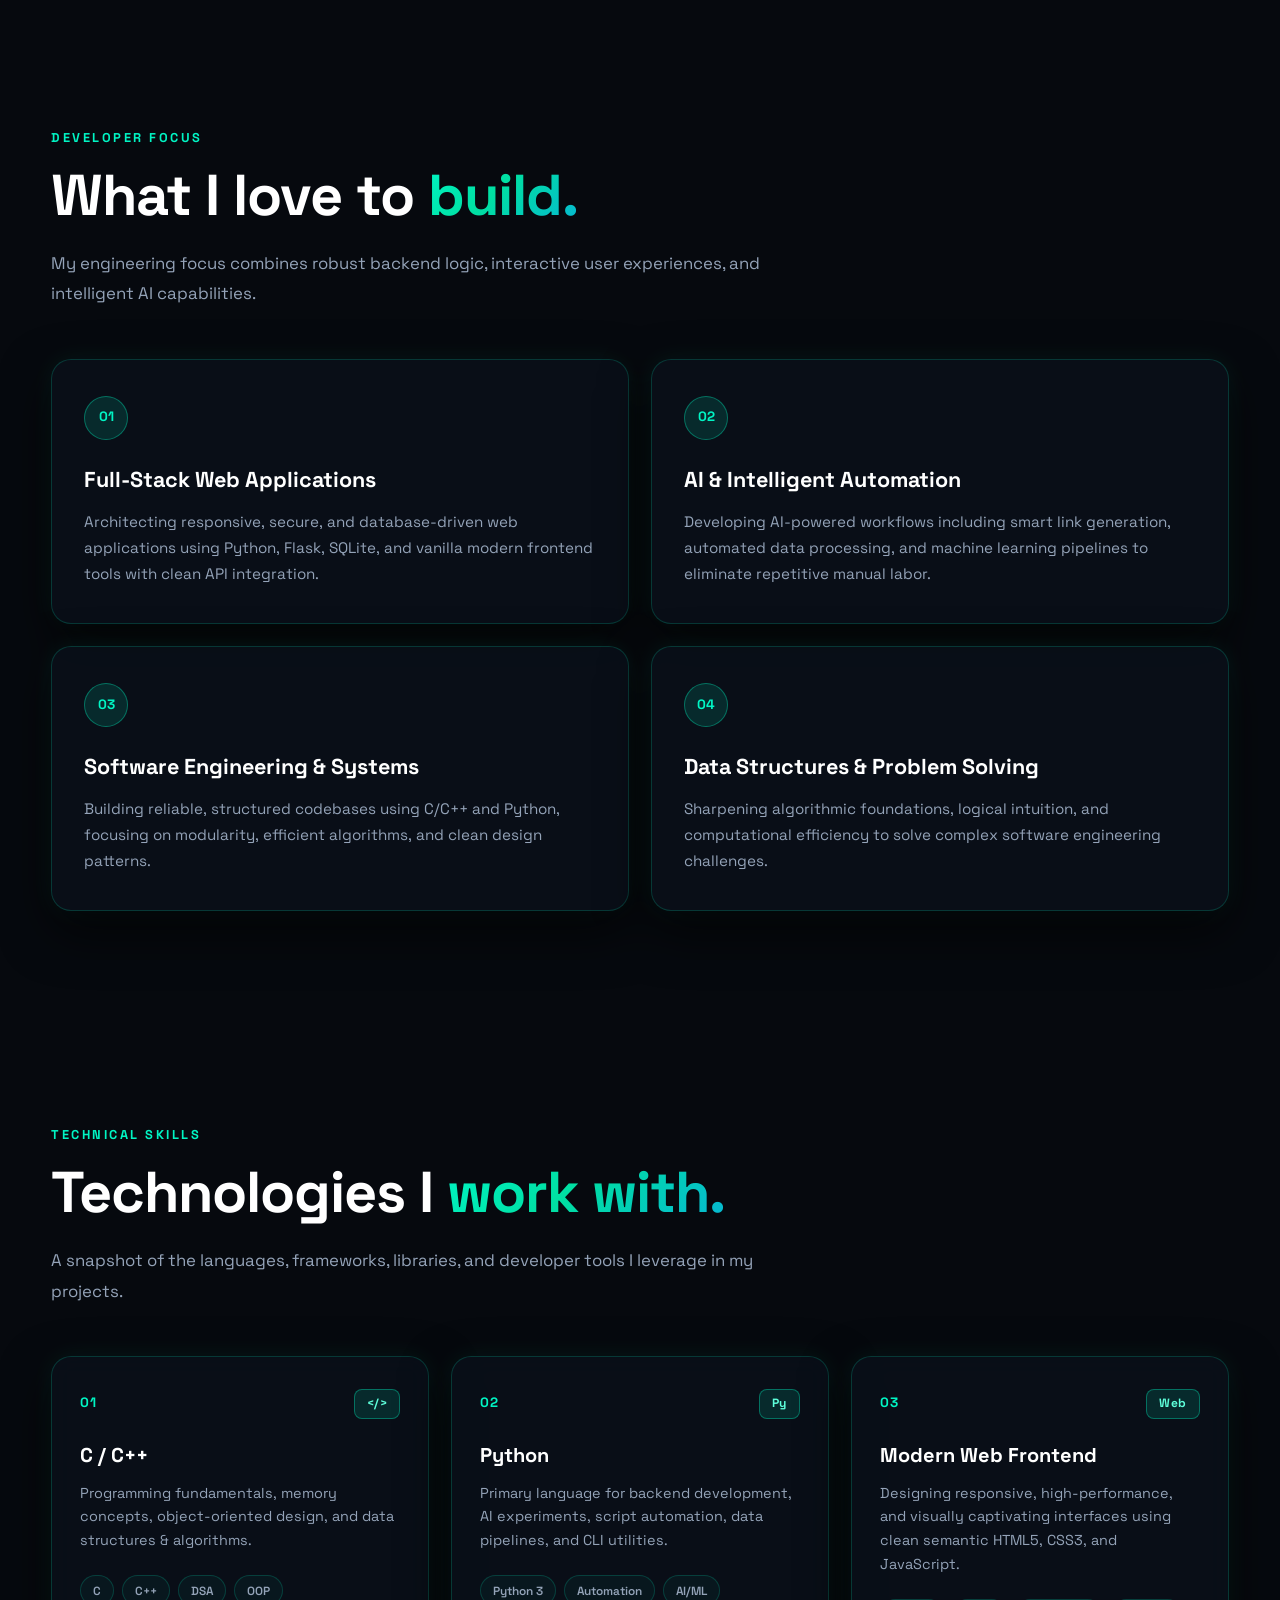
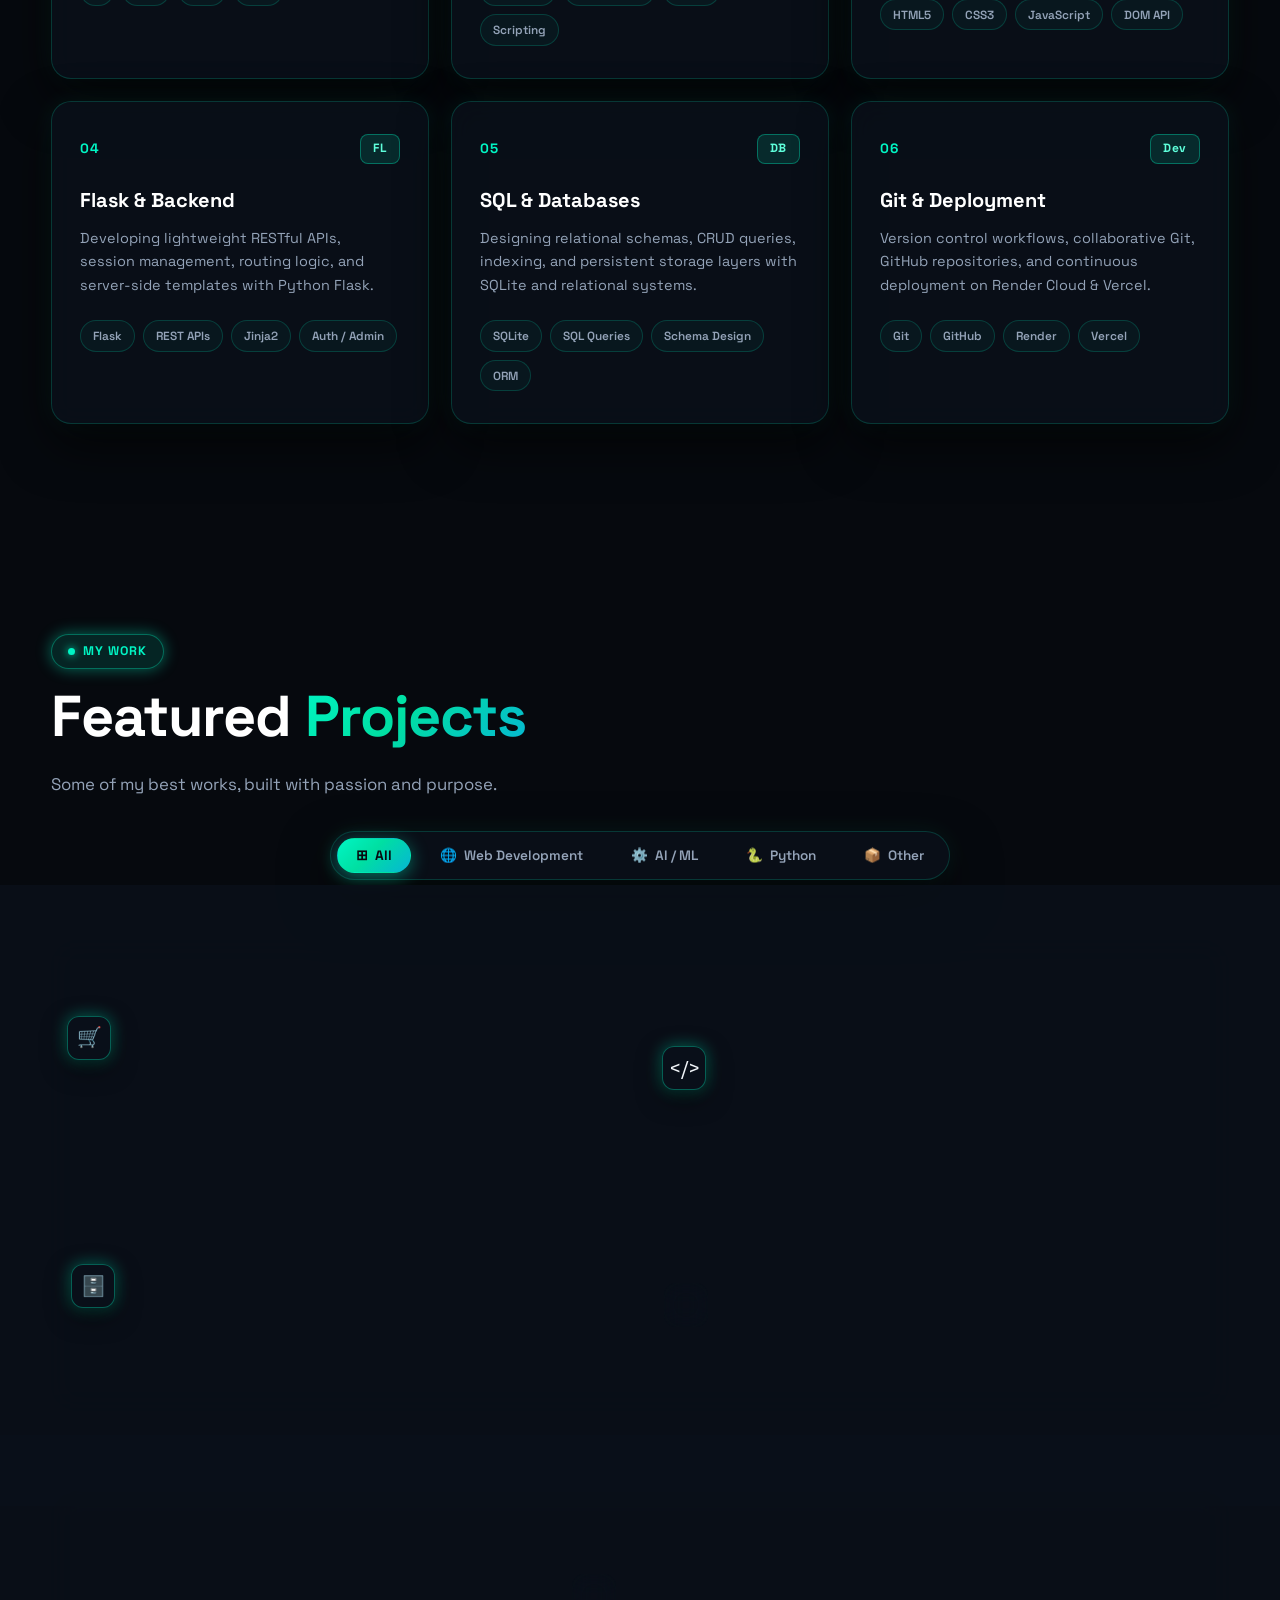
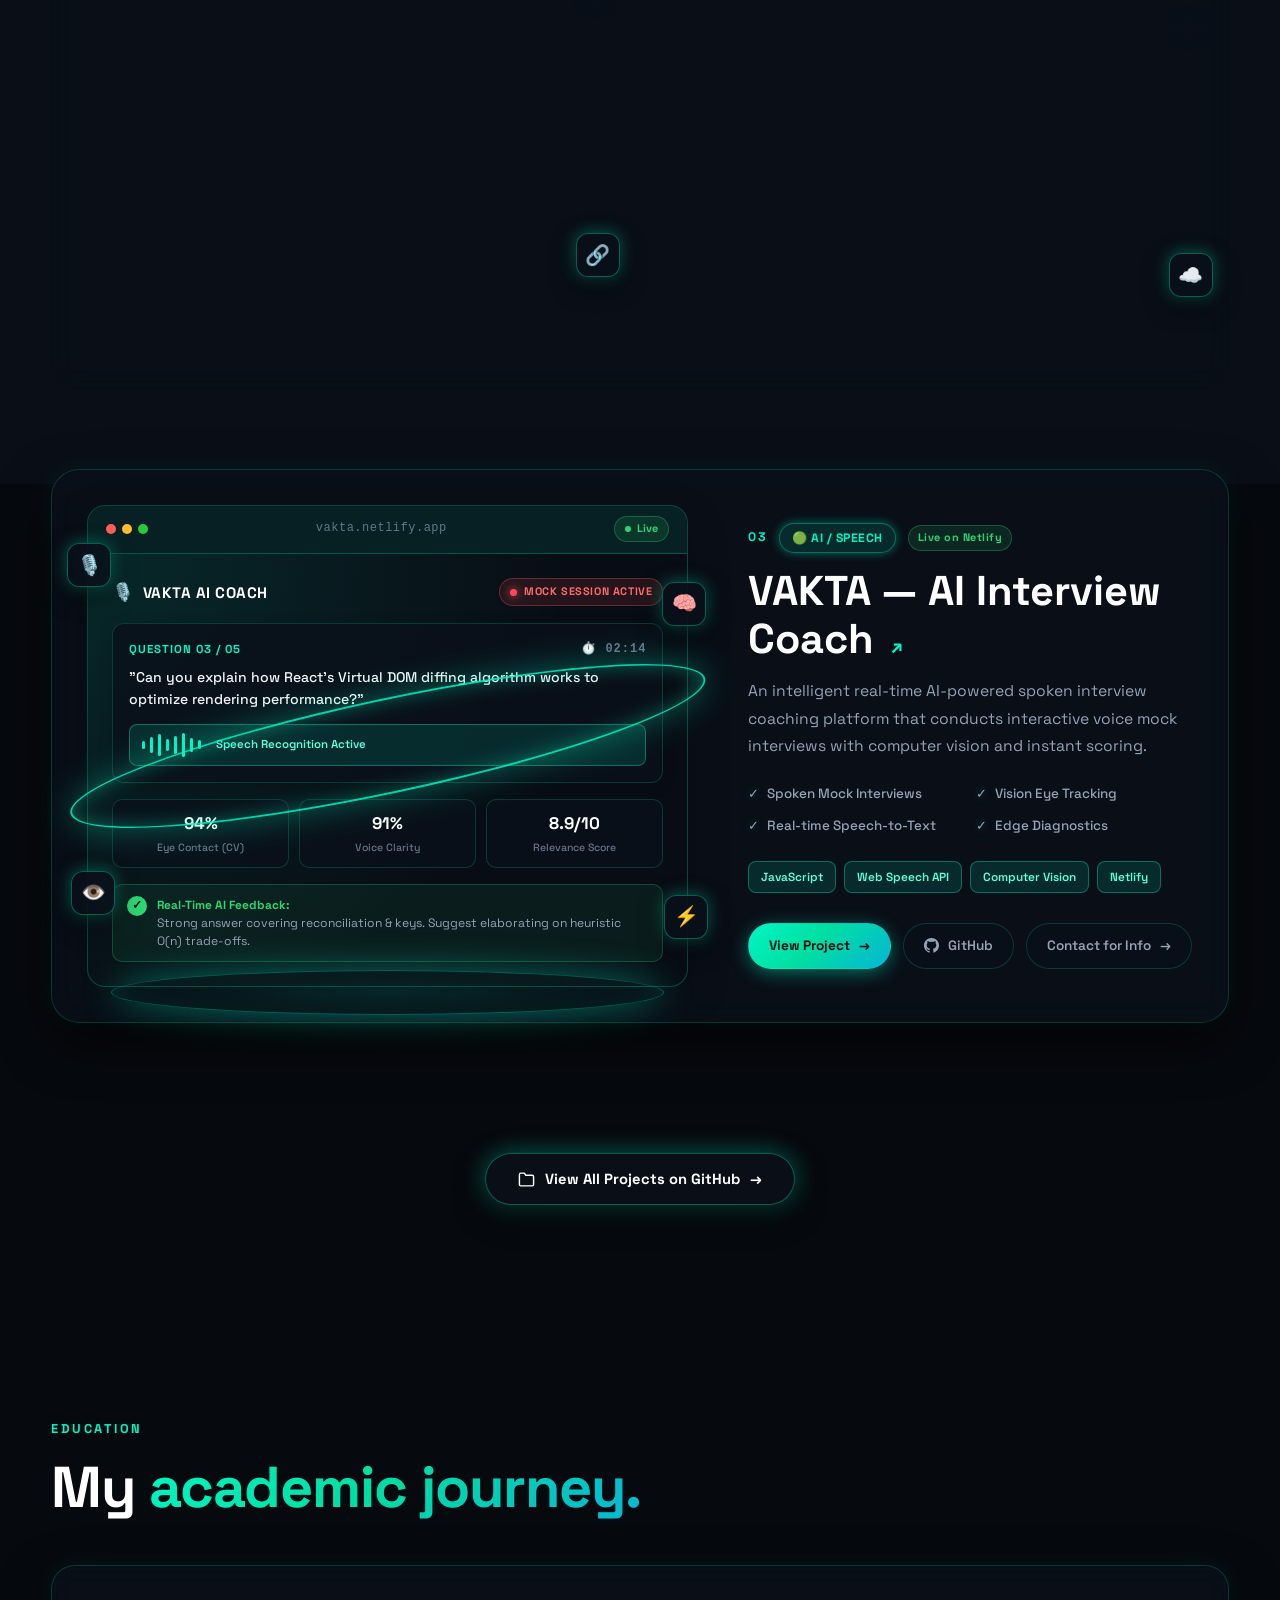
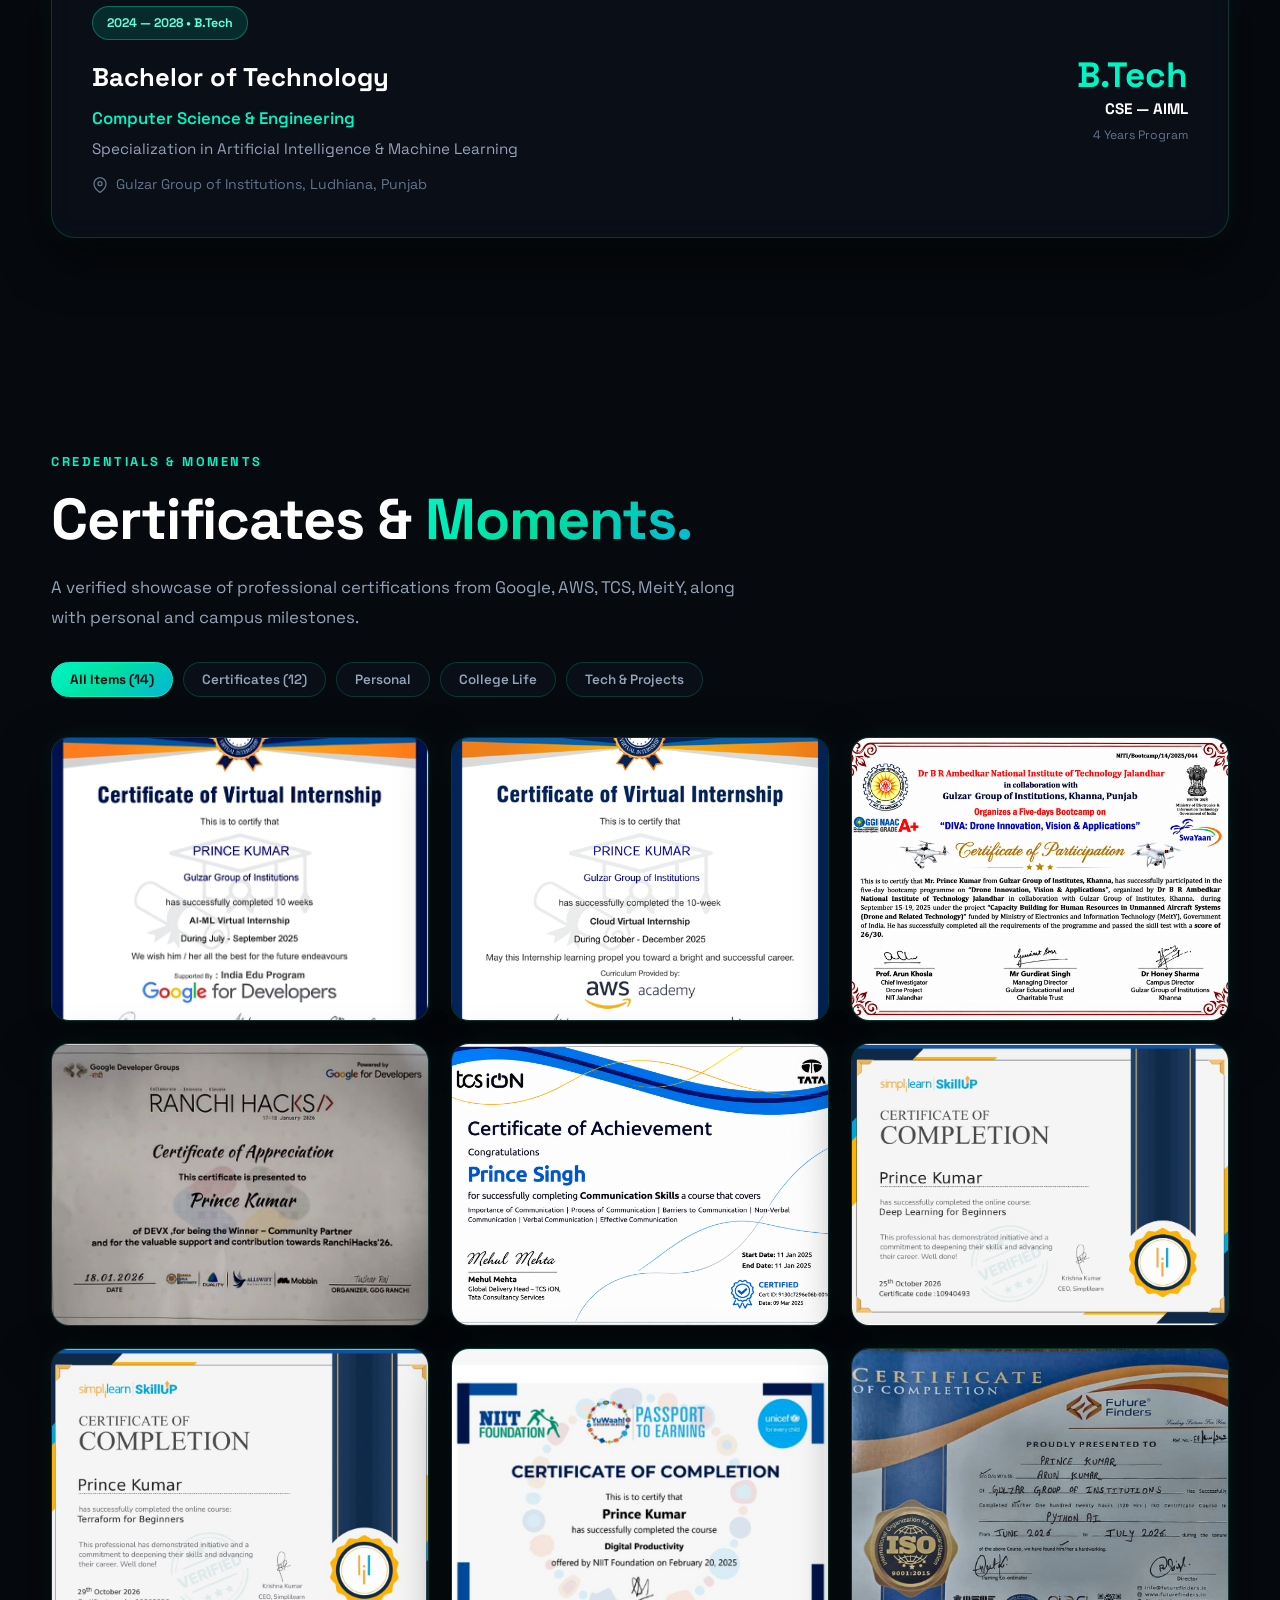
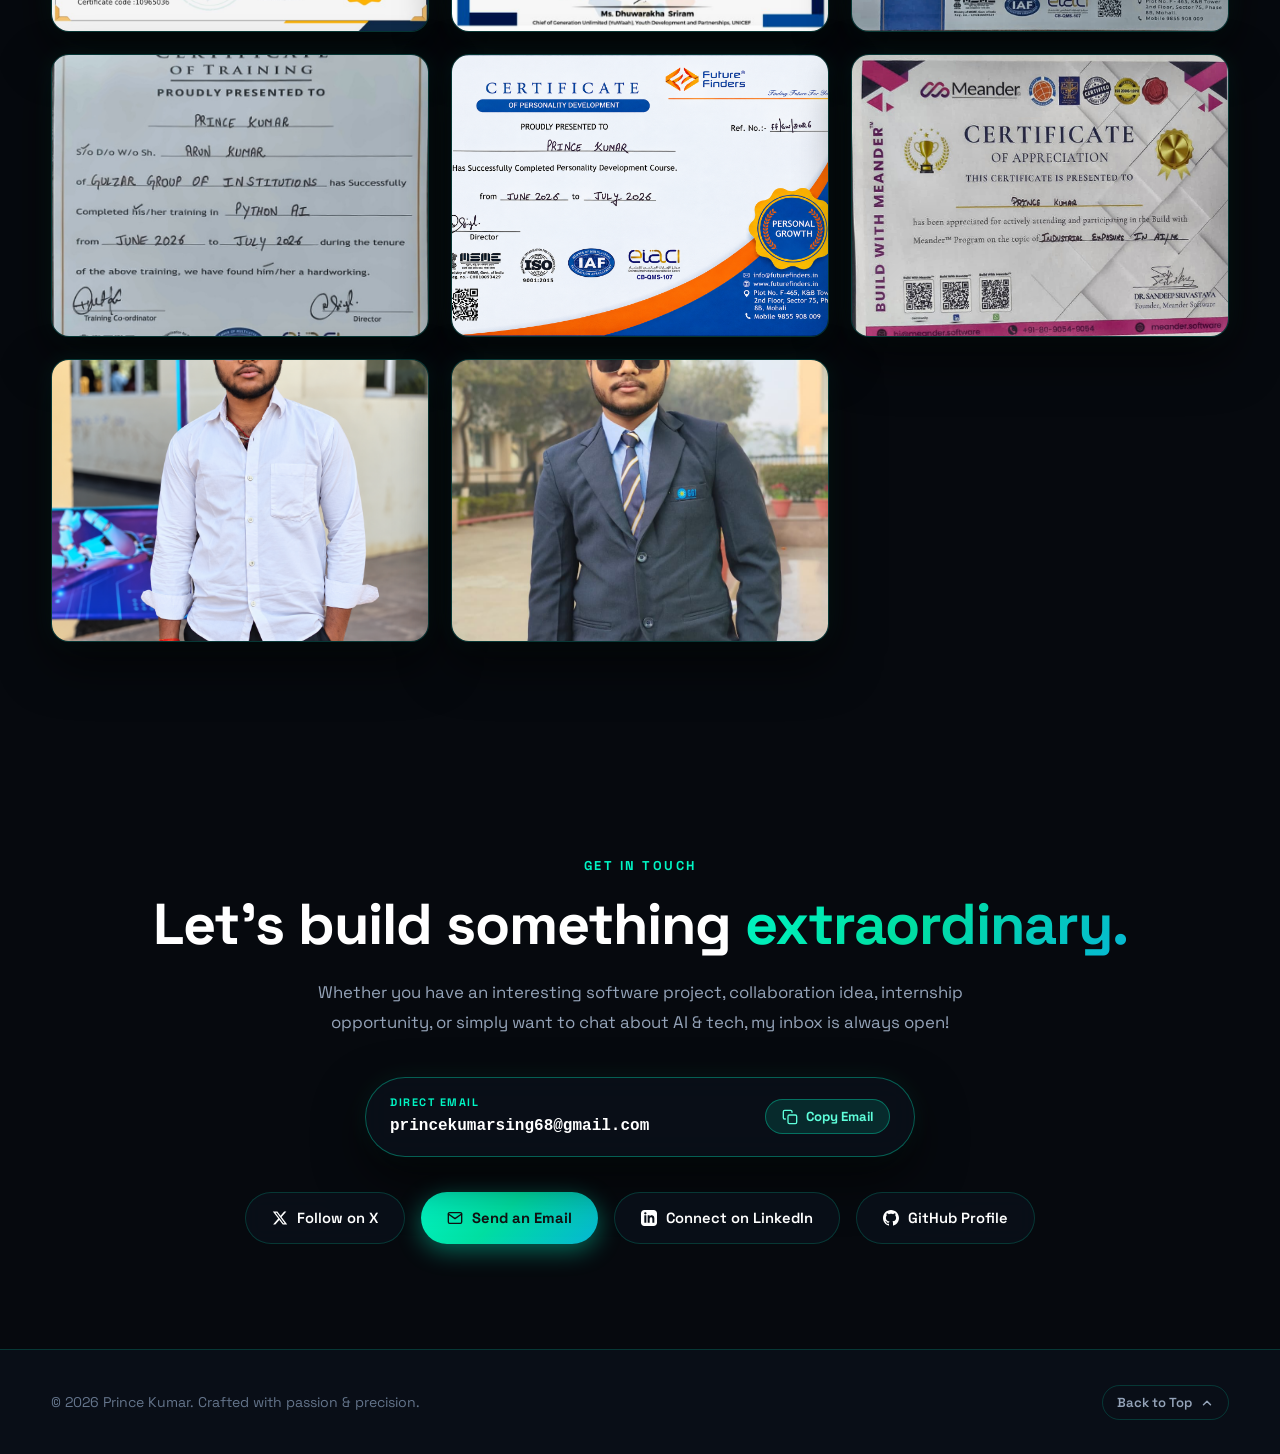
==== commit 4405dcdf: "feat: redesign dark theme with cyber-neon mint aesthetic and animations matching reference photos" ====
--- a/index.html
+++ b/index.html
@@ -49,7 +49,7 @@
     <header class="navbar">
         <div class="container nav-container">
             <a href="#home" class="logo">
-                Prince<span class="gold-dot">.</span>
+                <span class="logo-code">&lt;/&gt;</span> Prince Kumar
             </a>
 
             <!-- NAV LINKS: Gallery right before Contact -->
@@ -105,36 +105,34 @@
                         <span>Available for Projects & Collaboration</span>
                     </div>
 
-                    <p class="hero-intro">Hello, I'm</p>
+                    <p class="hero-intro">👋 Hello, I'm</p>
 
                     <h1 class="hero-name">
-                        Prince Kumar
+                        Prince <span class="gradient-text">Kumar</span>
                     </h1>
 
                     <h2 class="hero-subtitle">
-                        <span class="gradient-text">Software Developer</span>
-                        & AI/ML Enthusiast
+                        B.Tech CSE (AI & ML) Student
                     </h2>
 
                     <p class="hero-description">
-                        I'm a B.Tech Computer Science student specializing in
-                        <strong>Artificial Intelligence & Machine Learning</strong>.
-                        I build practical software projects, intelligent web applications, and explore modern engineering solutions.
+                        I build practical software projects, intelligent web applications, and explore AI/ML to solve real-world problems.
                     </p>
 
                     <div class="hero-buttons">
                         <a href="#projects" class="btn btn-primary">
-                            <span>Explore Projects</span>
-                            <svg width="16" height="16" viewBox="0 0 24 24" fill="none" stroke="currentColor" stroke-width="2.5" stroke-linecap="round" stroke-linejoin="round"><path d="M7 17L17 7M7 7h10v10"/></svg>
+                            <span>View Projects</span>
+                            <svg width="16" height="16" viewBox="0 0 24 24" fill="none" stroke="currentColor" stroke-width="2.5" stroke-linecap="round" stroke-linejoin="round"><path d="M5 12h14M12 5l7 7-7 7"/></svg>
                         </a>
 
+                        <a href="#contact" class="btn btn-outline">
+                            <svg width="16" height="16" viewBox="0 0 24 24" fill="none" stroke="currentColor" stroke-width="2" stroke-linecap="round" stroke-linejoin="round"><path d="M4 4h16c1.1 0 2 .9 2 2v12c0 1.1-.9 2-2 2H4c-1.1 0-2-.9-2-2V6c0-1.1.9-2 2-2z"/><polyline points="22,6 12,13 2,6"/></svg>
+                            <span>Contact Me</span>
+                        </a>
+
                         <a href="#gallery" class="btn btn-secondary">
-                            <span>View Certificates & Gallery</span>
                             <svg width="16" height="16" viewBox="0 0 24 24" fill="none" stroke="currentColor" stroke-width="2" stroke-linecap="round" stroke-linejoin="round"><rect x="3" y="3" width="18" height="18" rx="2" ry="2"/><circle cx="8.5" cy="8.5" r="1.5"/><polyline points="21 15 16 10 5 21"/></svg>
-                        </a>
-
-                        <a href="#contact" class="btn btn-outline">
-                            <span>Contact Me</span>
+                            <span>Certificates</span>
                         </a>
                     </div>
 
@@ -185,10 +183,11 @@
                     </div>
                 </div>
 
-                <!-- HERO PROFILE VISUAL -->
+                <!-- HERO PROFILE VISUAL (IMAGE 1 CYBER PORTAL & BADGES) -->
                 <div class="hero-visual">
                     <div class="profile-card">
-                        <div class="profile-glow"></div>
+                        <div class="portal-orbit-ring" aria-hidden="true"></div>
+                        <div class="portal-glow-aura" aria-hidden="true"></div>
                         <div class="profile-frame">
                             <img
                                 src="assets/images/profile.jpg"
@@ -199,27 +198,27 @@
                         </div>
                     </div>
 
-                    <div class="floating-card card-one">
-                        <span class="floating-icon">🎓</span>
+                    <div class="floating-card card-one badge-web">
+                        <span class="floating-icon">&lt;/&gt;</span>
                         <div>
-                            <strong>B.Tech CSE</strong>
-                            <small>AIML Specialization</small>
-                        </div>
-                    </div>
-
-                    <div class="floating-card card-two">
+                            <strong>Web Development</strong>
+                            <small>Full Stack & Cloud</small>
+                        </div>
+                    </div>
+
+                    <div class="floating-card card-two badge-ai">
+                        <span class="floating-icon">⚙️</span>
+                        <div>
+                            <strong>AI / ML</strong>
+                            <small>B.Tech Specialization</small>
+                        </div>
+                    </div>
+
+                    <div class="floating-card card-three badge-problem">
                         <span class="floating-icon">⚡</span>
                         <div>
-                            <strong>Full Stack & AI</strong>
-                            <small>Practical Projects</small>
-                        </div>
-                    </div>
-
-                    <div class="floating-card card-three">
-                        <span class="floating-icon">🚀</span>
-                        <div>
-                            <strong>Active Builder</strong>
-                            <small>Live on Cloud</small>
+                            <strong>Problem Solving</strong>
+                            <small>Algorithms & Logic</small>
                         </div>
                     </div>
                 </div>
@@ -438,19 +437,34 @@
         <!-- ================= PROJECTS ================= -->
         <section id="projects" class="section projects-section">
             <div class="container">
-                <p class="section-label">SELECTED PROJECTS</p>
+                <div class="section-tag-pill"><span class="neon-dot"></span><span>My Work</span></div>
                 <h2 class="section-title">
-                    Things I've <span>built.</span>
+                    Featured <span>Projects</span>
                 </h2>
                 <p class="section-description">
-                    Real-world applications showcasing full-stack development, AI capabilities, and deployed live services.
+                    Some of my best works, built with passion and purpose.
                 </p>
 
+                <div class="project-filters-bar" role="tablist" aria-label="Project category filters">
+                    <button type="button" class="p-filter-btn active" data-pfilter="all"><span class="filter-icon">⊞</span> All</button>
+                    <button type="button" class="p-filter-btn" data-pfilter="web"><span class="filter-icon">🌐</span> Web Development</button>
+                    <button type="button" class="p-filter-btn" data-pfilter="aiml"><span class="filter-icon">⚙️</span> AI / ML</button>
+                    <button type="button" class="p-filter-btn" data-pfilter="python"><span class="filter-icon">🐍</span> Python</button>
+                    <button type="button" class="p-filter-btn" data-pfilter="other"><span class="filter-icon">📦</span> Other</button>
+                </div>
+
                 <div class="projects-showcase">
 
                     <!-- ================= PROJECT 01: PRINCE MART ================= -->
-                    <article class="project-feature">
+                    <article class="project-feature" data-category="web python">
                         <div class="project-visual">
+                            <div class="cyber-orbit-ring" aria-hidden="true"></div>
+                            <span class="cyber-floating-icon f-icon-1" aria-hidden="true">🛒</span>
+                            <span class="cyber-floating-icon f-icon-2" aria-hidden="true">🗄️</span>
+                            <span class="cyber-floating-icon f-icon-3" aria-hidden="true">&lt;/&gt;</span>
+                            <span class="cyber-floating-icon f-icon-4" aria-hidden="true">🚀</span>
+                            <div class="cyber-pedestal-platform" aria-hidden="true"></div>
+
                             <div class="project-window">
                                 <div class="window-header">
                                     <div class="window-dots">
@@ -503,32 +517,27 @@
                         <div class="project-info">
                             <div class="project-meta">
                                 <span>01</span>
-                                <span>E-COMMERCE & MANAGEMENT</span>
+                                <span class="project-tag-pill">🟢 E-Commerce</span>
                                 <span class="project-badge-live">Live on Render</span>
                             </div>
 
-                            <h3>Prince Mart</h3>
+                            <h3>Prince Mart <a href="https://prince-mart.onrender.com" target="_blank" rel="noopener noreferrer" class="title-ext-link" title="Open Live Store">↗</a></h3>
 
                             <p>
-                                A comprehensive grocery and wholesale ordering web application built for local shopkeepers, merchants, and customers. It features intuitive product discovery, dynamic pricing management, custom customer cart & order processing, Cash on Delivery, and a dedicated <strong>secure Admin portal</strong> to oversee store inventory and sales.
+                                A modern shopkeeper website built with Flask & Python. It allows product management, ordering, real OTP verification, and more.
                             </p>
 
-                            <div class="project-features">
-                                <span>Product & Inventory Management</span>
-                                <span>Customer Ordering & Cart</span>
-                                <span>Admin Dashboard & Auth</span>
-                                <span>Cash on Delivery</span>
-                                <span>Dynamic Pricing</span>
+                            <div class="project-feature-checklist">
+                                <span><span class="check-icon">✓</span> Product Management</span>
+                                <span><span class="check-icon">✓</span> Real OTP Verification</span>
+                                <span><span class="check-icon">✓</span> Cash on Delivery</span>
+                                <span><span class="check-icon">✓</span> Admin Dashboard</span>
                             </div>
 
                             <div class="project-stack">
                                 <span>Python</span>
                                 <span>Flask</span>
                                 <span>SQLite</span>
-                                <span>HTML5</span>
-                                <span>CSS3</span>
-                                <span>JavaScript</span>
-                                <span>Render</span>
                             </div>
 
                             <div class="project-actions">
@@ -539,8 +548,8 @@
                                     class="project-action action-live"
                                     title="Open Prince Mart Store"
                                 >
-                                    <svg width="15" height="15" viewBox="0 0 24 24" fill="none" stroke="currentColor" stroke-width="2.5" stroke-linecap="round" stroke-linejoin="round"><path d="M18 13v6a2 2 0 0 1-2 2H5a2 2 0 0 1-2-2V8a2 2 0 0 1 2-2h6"/><polyline points="15 3 21 3 21 9"/><line x1="10" y1="14" x2="21" y2="3"/></svg>
-                                    <span>Live Website</span>
+                                    <span>View Project</span>
+                                    <span>→</span>
                                 </a>
 
                                 <a
@@ -569,8 +578,15 @@
                     </article>
 
                     <!-- ================= PROJECT 02: RELINK AI ================= -->
-                    <article class="project-feature reverse">
+                    <article class="project-feature reverse" data-category="web aiml python">
                         <div class="project-visual">
+                            <div class="cyber-orbit-ring" aria-hidden="true"></div>
+                            <span class="cyber-floating-icon f-icon-1" aria-hidden="true">⚡</span>
+                            <span class="cyber-floating-icon f-icon-2" aria-hidden="true">🔗</span>
+                            <span class="cyber-floating-icon f-icon-3" aria-hidden="true">📊</span>
+                            <span class="cyber-floating-icon f-icon-4" aria-hidden="true">☁️</span>
+                            <div class="cyber-pedestal-platform" aria-hidden="true"></div>
+
                             <div class="project-window ai-window">
                                 <div class="window-header">
                                     <div class="window-dots">
@@ -627,32 +643,28 @@
                         <div class="project-info">
                             <div class="project-meta">
                                 <span>02</span>
-                                <span>AI & WEB PLATFORM</span>
+                                <span class="project-tag-pill">🟢 AI Platform</span>
                                 <span class="project-badge-live">Live on Render</span>
                             </div>
 
-                            <h3>Relink AI</h3>
+                            <h3>Relink AI <a href="https://relink-ai.onrender.com" target="_blank" rel="noopener noreferrer" class="title-ext-link" title="Open Live Website">↗</a></h3>
 
                             <p>
-                                An intelligent AI-powered link management, smart shortening, and bio optimization platform built for developers, creators, and businesses. Features fast link shortening, custom bio links, instant redirection, click intelligence, and automated link insights hosted seamlessly on Render cloud.
+                                An intelligent AI-powered link management, smart shortening, and bio optimization platform built for developers, creators, and businesses with cloud routing and metrics.
                             </p>
 
-                            <div class="project-features">
-                                <span>Smart URL Shortening</span>
-                                <span>AI Bio Link Pages</span>
-                                <span>Click Analytics & Metrics</span>
-                                <span>High-Speed Redirection</span>
-                                <span>Cloud Hosted on Render</span>
+                            <div class="project-feature-checklist">
+                                <span><span class="check-icon">✓</span> Smart URL Shortening</span>
+                                <span><span class="check-icon">✓</span> AI Bio Link Pages</span>
+                                <span><span class="check-icon">✓</span> Click Intelligence</span>
+                                <span><span class="check-icon">✓</span> Cloud Hosted on Render</span>
                             </div>
 
                             <div class="project-stack">
                                 <span>Python</span>
                                 <span>Flask</span>
                                 <span>AI/ML</span>
-                                <span>SQLite / PostgreSQL</span>
-                                <span>HTML5 / CSS3</span>
-                                <span>JavaScript</span>
-                                <span>Render</span>
+                                <span>SQLite</span>
                             </div>
 
                             <div class="project-actions">
@@ -663,8 +675,8 @@
                                     class="project-action action-live"
                                     title="Open Relink AI Live Website"
                                 >
-                                    <svg width="15" height="15" viewBox="0 0 24 24" fill="none" stroke="currentColor" stroke-width="2.5" stroke-linecap="round" stroke-linejoin="round"><path d="M18 13v6a2 2 0 0 1-2 2H5a2 2 0 0 1-2-2V8a2 2 0 0 1 2-2h6"/><polyline points="15 3 21 3 21 9"/><line x1="10" y1="14" x2="21" y2="3"/></svg>
-                                    <span>Live Website</span>
+                                    <span>View Project</span>
+                                    <span>→</span>
                                 </a>
 
                                 <a
@@ -687,8 +699,15 @@
                     </article>
 
                     <!-- ================= PROJECT 03: VAKTA AI ================= -->
-                    <article class="project-feature">
+                    <article class="project-feature" data-category="web aiml other">
                         <div class="project-visual">
+                            <div class="cyber-orbit-ring" aria-hidden="true"></div>
+                            <span class="cyber-floating-icon f-icon-1" aria-hidden="true">🎙️</span>
+                            <span class="cyber-floating-icon f-icon-2" aria-hidden="true">👁️</span>
+                            <span class="cyber-floating-icon f-icon-3" aria-hidden="true">🧠</span>
+                            <span class="cyber-floating-icon f-icon-4" aria-hidden="true">⚡</span>
+                            <div class="cyber-pedestal-platform" aria-hidden="true"></div>
+
                             <div class="project-window ai-window">
                                 <div class="window-header">
                                     <div class="window-dots">
@@ -762,31 +781,27 @@
                         <div class="project-info">
                             <div class="project-meta">
                                 <span>03</span>
-                                <span>AI & COMPUTER VISION / SPEECH AI</span>
+                                <span class="project-tag-pill">🟢 AI / Speech</span>
                                 <span class="project-badge-live">Live on Netlify</span>
                             </div>
 
-                            <h3>VAKTA — AI Interview Coach</h3>
+                            <h3>VAKTA — AI Interview Coach <a href="https://vakta.netlify.app" target="_blank" rel="noopener noreferrer" class="title-ext-link" title="Open Live App">↗</a></h3>
 
                             <p>
-                                An intelligent real-time AI-powered spoken interview coaching platform that conducts interactive voice mock interviews. Features live speech recognition, computer vision eye contact and head pose tracking, technical accuracy scoring against model answers, and comprehensive post-interview performance diagnostics hosted seamlessly on Netlify.
+                                An intelligent real-time AI-powered spoken interview coaching platform that conducts interactive voice mock interviews with computer vision and instant scoring.
                             </p>
 
-                            <div class="project-features">
-                                <span>Spoken Voice Mock Interviews</span>
-                                <span>Computer Vision Eye Tracking</span>
-                                <span>Real-time Speech-to-Text</span>
-                                <span>Technical Accuracy Scoring</span>
-                                <span>Instant Diagnostic Feedback</span>
-                                <span>Cloud Hosted on Netlify Edge</span>
+                            <div class="project-feature-checklist">
+                                <span><span class="check-icon">✓</span> Spoken Mock Interviews</span>
+                                <span><span class="check-icon">✓</span> Vision Eye Tracking</span>
+                                <span><span class="check-icon">✓</span> Real-time Speech-to-Text</span>
+                                <span><span class="check-icon">✓</span> Edge Diagnostics</span>
                             </div>
 
                             <div class="project-stack">
                                 <span>JavaScript</span>
                                 <span>Web Speech API</span>
                                 <span>Computer Vision</span>
-                                <span>AI / LLM</span>
-                                <span>HTML5 / CSS3</span>
                                 <span>Netlify</span>
                             </div>
 
@@ -798,8 +813,8 @@
                                     class="project-action action-live"
                                     title="Open VAKTA Live Application"
                                 >
-                                    <svg width="15" height="15" viewBox="0 0 24 24" fill="none" stroke="currentColor" stroke-width="2.5" stroke-linecap="round" stroke-linejoin="round"><path d="M18 13v6a2 2 0 0 1-2 2H5a2 2 0 0 1-2-2V8a2 2 0 0 1 2-2h6"/><polyline points="15 3 21 3 21 9"/><line x1="10" y1="14" x2="21" y2="3"/></svg>
-                                    <span>Live Website</span>
+                                    <span>View Project</span>
+                                    <span>→</span>
                                 </a>
 
                                 <a
@@ -820,6 +835,15 @@
                             </div>
                         </div>
                     </article>
+
+                    <!-- Bottom Pedestal CTA (Image 2) -->
+                    <div class="projects-pedestal-cta">
+                        <a href="https://github.com/princekumar0223" target="_blank" rel="noopener noreferrer" class="btn-pedestal">
+                            <svg width="17" height="17" viewBox="0 0 24 24" fill="none" stroke="currentColor" stroke-width="2" stroke-linecap="round" stroke-linejoin="round"><path d="M22 19a2 2 0 0 1-2 2H4a2 2 0 0 1-2-2V5a2 2 0 0 1 2-2h5l2 3h9a2 2 0 0 1 2 2z"/></svg>
+                            <span>View All Projects on GitHub</span>
+                            <span>→</span>
+                        </a>
+                    </div>
 
                 </div>
             </div>
--- a/style.css
+++ b/style.css
@@ -7,38 +7,38 @@
 :root {
     color-scheme: light dark;
 
-    /* Base Dark Theme (Default) */
-    --bg: #07070a;
-    --bg-secondary: #0c0c12;
-    --bg-card: rgba(18, 18, 24, 0.75);
-    --bg-card-hover: rgba(26, 26, 36, 0.9);
-    --bg-glass: rgba(255, 255, 255, 0.03);
-
-    --gold: #d6ad60;
-    --gold-light: #f5d790;
-    --gold-dark: #b88a38;
-    --gold-gradient: linear-gradient(135deg, #f5d790 0%, #d6ad60 50%, #9e7527 100%);
-    --gold-glow: rgba(214, 173, 96, 0.28);
-    --gold-soft: rgba(214, 173, 96, 0.09);
+    /* Base Dark Theme (Cyber Neon Mint & Obsidian - Reference Images Match) */
+    --bg: #06090e;
+    --bg-secondary: #0a0f18;
+    --bg-card: rgba(10, 16, 26, 0.82);
+    --bg-card-hover: rgba(14, 23, 38, 0.94);
+    --bg-glass: rgba(0, 245, 196, 0.04);
+
+    --gold: #00f5c4;
+    --gold-light: #5effdb;
+    --gold-dark: #00b894;
+    --gold-gradient: linear-gradient(135deg, #00f5c4 0%, #00dfa2 45%, #06b6d4 100%);
+    --gold-glow: rgba(0, 245, 196, 0.42);
+    --gold-soft: rgba(0, 245, 196, 0.12);
 
     --white: #ffffff;
-    --text-primary: #f0f0f5;
-    --text-secondary: #a0a0b0;
-    --text-muted: #707080;
-
-    --border: rgba(255, 255, 255, 0.08);
-    --border-hover: rgba(214, 173, 96, 0.35);
-    --border-gold: rgba(214, 173, 96, 0.22);
-
-    --window-bg: #0d0d14;
-    --window-header: rgba(255, 255, 255, 0.035);
-    --window-border: rgba(255, 255, 255, 0.1);
-
-    --navbar-bg: rgba(7, 7, 10, 0.82);
-    --navbar-scrolled: rgba(7, 7, 10, 0.94);
-
-    --card-shadow: 0 20px 50px rgba(0, 0, 0, 0.5);
-    --ambient-opacity: 0.45;
+    --text-primary: #f1f5f9;
+    --text-secondary: #94a3b8;
+    --text-muted: #64748b;
+
+    --border: rgba(0, 245, 196, 0.18);
+    --border-hover: rgba(0, 245, 196, 0.7);
+    --border-gold: rgba(0, 245, 196, 0.35);
+
+    --window-bg: #080d15;
+    --window-header: rgba(0, 245, 196, 0.08);
+    --window-border: rgba(0, 245, 196, 0.25);
+
+    --navbar-bg: rgba(6, 9, 14, 0.85);
+    --navbar-scrolled: rgba(6, 9, 14, 0.96);
+
+    --card-shadow: 0 20px 50px rgba(0, 0, 0, 0.65), 0 0 25px rgba(0, 245, 196, 0.08);
+    --ambient-opacity: 0.55;
 
     --font-heading: 'Space Grotesk', -apple-system, BlinkMacSystemFont, sans-serif;
     --font-body: 'Space Grotesk', -apple-system, BlinkMacSystemFont, 'Segoe UI', Roboto, sans-serif;
@@ -138,6 +138,33 @@
     color: #ffffff !important;
 }
 
+:root[data-theme="light"] .cyber-orbit-ring,
+body.light-theme .cyber-orbit-ring {
+    border-color: rgba(56, 189, 248, 0.45);
+    box-shadow: 0 0 20px rgba(56, 189, 248, 0.25);
+    opacity: 0.6;
+}
+
+:root[data-theme="light"] .cyber-floating-icon,
+body.light-theme .cyber-floating-icon {
+    background: rgba(255, 255, 255, 0.92);
+    border-color: rgba(147, 197, 253, 0.6);
+    box-shadow: 0 8px 20px rgba(186, 230, 253, 0.4);
+}
+
+:root[data-theme="light"] .cyber-pedestal-platform,
+body.light-theme .cyber-pedestal-platform {
+    background: radial-gradient(ellipse at center, rgba(224, 242, 254, 0.85) 0%, transparent 72%);
+    border-color: rgba(147, 197, 253, 0.5);
+    box-shadow: 0 0 25px rgba(186, 230, 253, 0.5);
+}
+
+:root[data-theme="light"] .check-icon,
+body.light-theme .check-icon {
+    color: #0284c7;
+    text-shadow: none;
+}
+
 /* ================= RESET & BASE ================= */
 *,
 *::before,
@@ -197,27 +224,27 @@
 }
 
 .glow-top {
-    width: 600px;
-    height: 600px;
+    width: 650px;
+    height: 650px;
     top: -200px;
     right: -100px;
-    background: radial-gradient(circle, rgba(214, 173, 96, 0.22) 0%, transparent 70%);
+    background: radial-gradient(circle, rgba(0, 245, 196, 0.22) 0%, transparent 70%);
 }
 
 .glow-middle {
+    width: 750px;
+    height: 750px;
+    top: 45%;
+    left: -250px;
+    background: radial-gradient(circle, rgba(6, 182, 212, 0.16) 0%, transparent 70%);
+}
+
+.glow-bottom {
     width: 700px;
     height: 700px;
-    top: 45%;
-    left: -250px;
-    background: radial-gradient(circle, rgba(160, 110, 240, 0.1) 0%, transparent 70%);
-}
-
-.glow-bottom {
-    width: 650px;
-    height: 650px;
     bottom: -150px;
     right: -150px;
-    background: radial-gradient(circle, rgba(214, 173, 96, 0.16) 0%, transparent 70%);
+    background: radial-gradient(circle, rgba(0, 223, 162, 0.18) 0%, transparent 70%);
 }
 
 /* ================= FLOATING AMBIENT PARTICLES CANVAS (VAKTA STYLE) ================= */
@@ -312,16 +339,26 @@
 
 .logo {
     font-family: var(--font-heading);
-    font-size: 1.55rem;
+    font-size: 1.45rem;
     font-weight: 700;
     letter-spacing: -0.5px;
     color: var(--white);
-    display: flex;
-    align-items: center;
-}
-
-.logo span {
+    display: inline-flex;
+    align-items: center;
+    gap: 9px;
+    transition: var(--transition);
+}
+
+.logo-code {
     color: var(--gold);
+    font-weight: 800;
+    font-size: 1.25rem;
+    letter-spacing: -1px;
+    text-shadow: 0 0 14px var(--gold-glow);
+}
+
+.logo:hover {
+    transform: translateY(-1px);
 }
 
 .nav-links {
@@ -678,7 +715,7 @@
     transform: translateY(-2px);
 }
 
-/* HERO VISUAL & PROFILE */
+/* HERO VISUAL & PROFILE (CYBER PORTAL - IMAGE 1 MATCH) */
 .hero-visual {
     position: relative;
     display: flex;
@@ -689,46 +726,76 @@
 
 .profile-card {
     position: relative;
-    width: 320px;
-    height: 400px;
-    border-radius: 28px;
-    padding: 9px;
-    background: linear-gradient(145deg, rgba(214, 173, 96, 0.35), var(--border));
-    box-shadow: var(--card-shadow);
+    width: 340px;
+    height: 340px;
+    border-radius: 50%;
+    padding: 8px;
+    background: linear-gradient(145deg, rgba(0, 245, 196, 0.45), rgba(0, 245, 196, 0.08));
+    box-shadow: 0 0 50px rgba(0, 245, 196, 0.3), var(--card-shadow);
     transition: transform 0.4s ease;
-}
-
-.profile-glow {
+    display: flex;
+    align-items: center;
+    justify-content: center;
+}
+
+.portal-orbit-ring {
     position: absolute;
-    inset: -15px;
-    border-radius: 36px;
-    background: radial-gradient(circle, var(--gold-glow) 0%, transparent 70%);
-    filter: blur(25px);
+    inset: -14px;
+    border-radius: 50%;
+    border: 2.5px solid transparent;
+    border-top-color: var(--gold);
+    border-right-color: var(--gold-light);
+    border-bottom-color: rgba(0, 245, 196, 0.25);
+    box-shadow: 0 0 35px var(--gold-glow);
+    animation: portalSpin 10s linear infinite;
+    pointer-events: none;
+    z-index: 2;
+}
+
+.portal-glow-aura {
+    position: absolute;
+    inset: -25px;
+    border-radius: 50%;
+    background: radial-gradient(circle, var(--gold-glow) 0%, transparent 68%);
+    filter: blur(28px);
     z-index: -1;
+    animation: portalPulse 4s ease-in-out infinite alternate;
+}
+
+@keyframes portalSpin {
+    0% { transform: rotate(0deg); }
+    100% { transform: rotate(360deg); }
+}
+
+@keyframes portalPulse {
+    0% { transform: scale(0.95); opacity: 0.6; }
+    100% { transform: scale(1.1); opacity: 1; }
 }
 
 .profile-frame {
     width: 100%;
     height: 100%;
-    border-radius: 20px;
+    border-radius: 50%;
     overflow: hidden;
     position: relative;
-    background: #111;
+    background: #080d15;
+    z-index: 1;
+    border: 2px solid rgba(0, 245, 196, 0.35);
 }
 
 .profile-img {
     width: 100%;
     height: 100%;
     object-fit: cover;
-    object-position: center top;
+    object-position: center 20%;
     transition: transform 0.6s cubic-bezier(0.16, 1, 0.3, 1);
 }
 
 .profile-card:hover .profile-img {
-    transform: scale(1.05);
-}
-
-/* FLOATING BADGES */
+    transform: scale(1.08);
+}
+
+/* FLOATING CYBER BADGES (MATCHING REFERENCE IMAGE 1) */
 .floating-card {
     position: absolute;
     display: flex;
@@ -736,16 +803,33 @@
     gap: 12px;
     padding: 12px 18px;
     background: var(--bg-card);
-    border: 1px solid var(--border);
+    border: 1px solid var(--border-gold);
     border-radius: var(--radius-md);
-    box-shadow: var(--card-shadow);
-    backdrop-filter: blur(16px);
-    z-index: 2;
-    transition: var(--transition);
+    box-shadow: 0 12px 30px rgba(0, 0, 0, 0.65), 0 0 20px var(--gold-glow);
+    backdrop-filter: blur(18px);
+    -webkit-backdrop-filter: blur(18px);
+    z-index: 4;
+    transition: transform 0.3s ease, border-color 0.3s ease, box-shadow 0.3s ease;
+}
+
+.floating-card:hover {
+    border-color: var(--gold);
+    box-shadow: 0 16px 40px rgba(0, 0, 0, 0.75), 0 0 30px var(--gold-glow);
+    transform: translateY(-4px) scale(1.04);
 }
 
 .floating-icon {
-    font-size: 1.35rem;
+    display: inline-flex;
+    align-items: center;
+    justify-content: center;
+    width: 36px;
+    height: 36px;
+    border-radius: 10px;
+    background: var(--gold-soft);
+    color: var(--gold);
+    border: 1px solid var(--border-gold);
+    font-size: 1.1rem;
+    font-weight: 700;
 }
 
 .floating-card strong {
@@ -761,32 +845,39 @@
     font-weight: 500;
 }
 
+/* Float Animations for Image 1 Badges */
 .card-one {
-    top: 35px;
-    left: -20px;
-    animation: float1 4.5s ease-in-out infinite;
+    top: 15px;
+    right: -30px;
+    animation: floatBadgeWeb 4.5s ease-in-out infinite alternate;
 }
 
 .card-two {
-    bottom: 45px;
+    top: 48%;
+    left: -45px;
+    transform: translateY(-50%);
+    animation: floatBadgeAi 5s ease-in-out infinite alternate 0.4s;
+}
+
+.card-three {
+    bottom: 15px;
     right: -25px;
-    animation: float2 5s ease-in-out infinite;
-}
-
-.card-three {
-    bottom: -15px;
-    left: 20px;
-    animation: float1 4s ease-in-out infinite reverse;
-}
-
-@keyframes float1 {
-    0%, 100% { transform: translateY(0); }
-    50% { transform: translateY(-8px); }
-}
-
-@keyframes float2 {
-    0%, 100% { transform: translateY(0); }
-    50% { transform: translateY(8px); }
+    animation: floatBadgeProb 4.8s ease-in-out infinite alternate 0.8s;
+}
+
+@keyframes floatBadgeWeb {
+    0% { transform: translateY(0px) rotate(0deg); }
+    100% { transform: translateY(-10px) rotate(1.5deg); }
+}
+
+@keyframes floatBadgeAi {
+    0% { transform: translateY(-50%) translateX(0px); }
+    100% { transform: translateY(calc(-50% - 10px)) translateX(-5px); }
+}
+
+@keyframes floatBadgeProb {
+    0% { transform: translateY(0px) rotate(0deg); }
+    100% { transform: translateY(-8px) rotate(-1.5deg); }
 }
 
 /* ================= ABOUT SECTION ================= */
@@ -993,6 +1084,267 @@
     border-color: var(--border-gold);
     color: var(--gold-light);
     background: var(--gold-soft);
+}
+
+/* ================= CYBER NEON PROJECTS SHOWCASE (IMAGE 2 MATCH) ================= */
+.section-tag-pill {
+    display: inline-flex;
+    align-items: center;
+    gap: 8px;
+    padding: 6px 16px;
+    background: var(--gold-soft);
+    border: 1px solid var(--border-gold);
+    border-radius: var(--radius-full);
+    color: var(--gold);
+    font-size: 0.78rem;
+    font-weight: 700;
+    letter-spacing: 1px;
+    text-transform: uppercase;
+    margin-bottom: 14px;
+    box-shadow: 0 0 15px var(--gold-glow);
+}
+
+.neon-dot {
+    width: 7px;
+    height: 7px;
+    border-radius: 50%;
+    background: var(--gold);
+    box-shadow: 0 0 8px var(--gold);
+    animation: neonPulse 1.8s infinite ease-in-out;
+}
+
+@keyframes neonPulse {
+    0%, 100% { transform: scale(1); opacity: 1; }
+    50% { transform: scale(1.3); opacity: 0.6; }
+}
+
+/* PROJECT FILTERS BAR */
+.project-filters-bar {
+    display: flex;
+    align-items: center;
+    justify-content: center;
+    flex-wrap: wrap;
+    gap: 10px;
+    margin: 32px auto 45px;
+    padding: 6px;
+    background: var(--bg-card);
+    border: 1px solid var(--border);
+    border-radius: var(--radius-full);
+    width: fit-content;
+    max-width: 100%;
+    box-shadow: var(--card-shadow);
+}
+
+.p-filter-btn {
+    display: inline-flex;
+    align-items: center;
+    gap: 7px;
+    padding: 8px 18px;
+    border-radius: var(--radius-full);
+    font-size: 0.85rem;
+    font-weight: 600;
+    color: var(--text-secondary);
+    background: transparent;
+    border: 1px solid transparent;
+    transition: all 0.25s ease;
+    cursor: pointer;
+}
+
+.p-filter-btn:hover {
+    color: var(--white);
+    border-color: var(--border-gold);
+    background: var(--gold-soft);
+}
+
+.p-filter-btn.active {
+    color: #070a0f;
+    background: var(--gold-gradient);
+    font-weight: 700;
+    box-shadow: 0 4px 18px var(--gold-glow);
+}
+
+:root[data-theme="light"] .p-filter-btn.active,
+body.light-theme .p-filter-btn.active {
+    color: #ffffff !important;
+}
+
+/* CYBER VISUAL CONTAINER & NEON ORBITS */
+.project-visual {
+    position: relative;
+    display: flex;
+    align-items: center;
+    justify-content: center;
+    min-height: 380px;
+}
+
+.cyber-orbit-ring {
+    position: absolute;
+    top: 50%;
+    left: 50%;
+    width: 108%;
+    height: 95px;
+    transform: translate(-50%, -50%) rotate(-12deg);
+    border: 2px solid var(--gold);
+    border-radius: 50%;
+    box-shadow: 0 0 35px var(--gold-glow), inset 0 0 20px var(--gold-glow);
+    pointer-events: none;
+    z-index: 2;
+    opacity: 0.85;
+    animation: cyberOrbitPulse 4s ease-in-out infinite alternate;
+}
+
+@keyframes cyberOrbitPulse {
+    0% { transform: translate(-50%, -50%) rotate(-12deg) scale(0.97); opacity: 0.7; }
+    100% { transform: translate(-50%, -50%) rotate(-12deg) scale(1.03); opacity: 1; }
+}
+
+/* FLOATING 3D TECH ICONS */
+.cyber-floating-icon {
+    position: absolute;
+    width: 44px;
+    height: 44px;
+    display: flex;
+    align-items: center;
+    justify-content: center;
+    border-radius: 12px;
+    background: var(--bg-card);
+    border: 1px solid var(--border-gold);
+    box-shadow: 0 8px 24px rgba(0, 0, 0, 0.6), 0 0 16px var(--gold-glow);
+    font-size: 1.25rem;
+    z-index: 3;
+    backdrop-filter: blur(12px);
+    transition: transform 0.3s ease;
+}
+
+.cyber-floating-icon:hover {
+    transform: scale(1.15) rotate(5deg);
+    border-color: var(--gold);
+}
+
+.f-icon-1 { top: 8%; left: -20px; animation: floatIcon1 4s ease-in-out infinite alternate; }
+.f-icon-2 { bottom: 15%; left: -16px; animation: floatIcon2 4.6s ease-in-out infinite alternate 0.4s; }
+.f-icon-3 { top: 16%; right: -18px; animation: floatIcon3 4.2s ease-in-out infinite alternate 0.8s; }
+.f-icon-4 { bottom: 10%; right: -20px; animation: floatIcon4 5s ease-in-out infinite alternate 1.2s; }
+
+@keyframes floatIcon1 { 0% { transform: translateY(0); } 100% { transform: translateY(-9px) rotate(-3deg); } }
+@keyframes floatIcon2 { 0% { transform: translateY(0); } 100% { transform: translateY(8px) rotate(3deg); } }
+@keyframes floatIcon3 { 0% { transform: translateY(0); } 100% { transform: translateY(-10px) rotate(4deg); } }
+@keyframes floatIcon4 { 0% { transform: translateY(0); } 100% { transform: translateY(9px) rotate(-4deg); } }
+
+/* CYBER PEDESTAL PLATFORM */
+.cyber-pedestal-platform {
+    position: absolute;
+    bottom: -28px;
+    left: 4%;
+    width: 92%;
+    height: 45px;
+    border-radius: 50%;
+    background: radial-gradient(ellipse at center, var(--gold-soft) 0%, transparent 72%);
+    border: 1.5px solid var(--border-gold);
+    box-shadow: 0 0 35px var(--gold-glow), inset 0 0 20px var(--gold-soft);
+    pointer-events: none;
+    z-index: 0;
+    animation: pedestalPulse 3.5s ease-in-out infinite alternate;
+}
+
+@keyframes pedestalPulse {
+    0% { transform: scaleX(0.96); opacity: 0.6; }
+    100% { transform: scaleX(1.04); opacity: 1; }
+}
+
+/* PROJECT CHECKLIST */
+.project-feature-checklist {
+    display: grid;
+    grid-template-columns: repeat(2, 1fr);
+    gap: 10px;
+    margin-bottom: 24px;
+}
+
+.project-feature-checklist span {
+    display: inline-flex;
+    align-items: center;
+    gap: 8px;
+    font-size: 0.84rem;
+    color: var(--text-secondary);
+    font-weight: 500;
+}
+
+.check-icon {
+    color: var(--gold);
+    font-weight: 800;
+    font-size: 0.95rem;
+    text-shadow: 0 0 10px var(--gold-glow);
+}
+
+.title-ext-link {
+    display: inline-block;
+    color: var(--gold);
+    font-size: 1.2rem;
+    margin-left: 6px;
+    transition: transform 0.25s ease;
+}
+
+.title-ext-link:hover {
+    transform: translate(2px, -2px);
+}
+
+.project-tag-pill {
+    display: inline-flex;
+    align-items: center;
+    gap: 6px;
+    padding: 4px 12px;
+    border-radius: var(--radius-full);
+    background: var(--gold-soft);
+    border: 1px solid var(--border-gold);
+    color: var(--gold);
+    font-size: 0.76rem;
+    font-weight: 700;
+    letter-spacing: 0.5px;
+    text-transform: uppercase;
+    box-shadow: 0 0 10px var(--gold-glow);
+}
+
+:root[data-theme="light"] .project-tag-pill,
+body.light-theme .project-tag-pill {
+    background: rgba(14, 165, 233, 0.12);
+    border-color: rgba(14, 165, 233, 0.35);
+    color: #0284c7;
+    box-shadow: none;
+}
+
+/* PEDESTAL CTA BUTTON BELOW SHOWCASE */
+.projects-pedestal-cta {
+    display: flex;
+    justify-content: center;
+    margin-top: 50px;
+}
+
+.btn-pedestal {
+    display: inline-flex;
+    align-items: center;
+    gap: 10px;
+    padding: 13px 32px;
+    border-radius: var(--radius-full);
+    background: var(--bg-card);
+    border: 1px solid var(--border-gold);
+    color: var(--white);
+    font-size: 0.92rem;
+    font-weight: 700;
+    box-shadow: 0 10px 30px rgba(0, 0, 0, 0.6), 0 0 25px var(--gold-glow);
+    transition: all 0.3s ease;
+}
+
+.btn-pedestal:hover {
+    background: var(--gold-gradient);
+    color: #070a0f;
+    border-color: transparent;
+    box-shadow: 0 12px 35px var(--gold-glow);
+    transform: translateY(-3px);
+}
+
+:root[data-theme="light"] .btn-pedestal:hover,
+body.light-theme .btn-pedestal:hover {
+    color: #ffffff !important;
 }
 
 /* ================= PROJECTS SHOWCASE ================= */
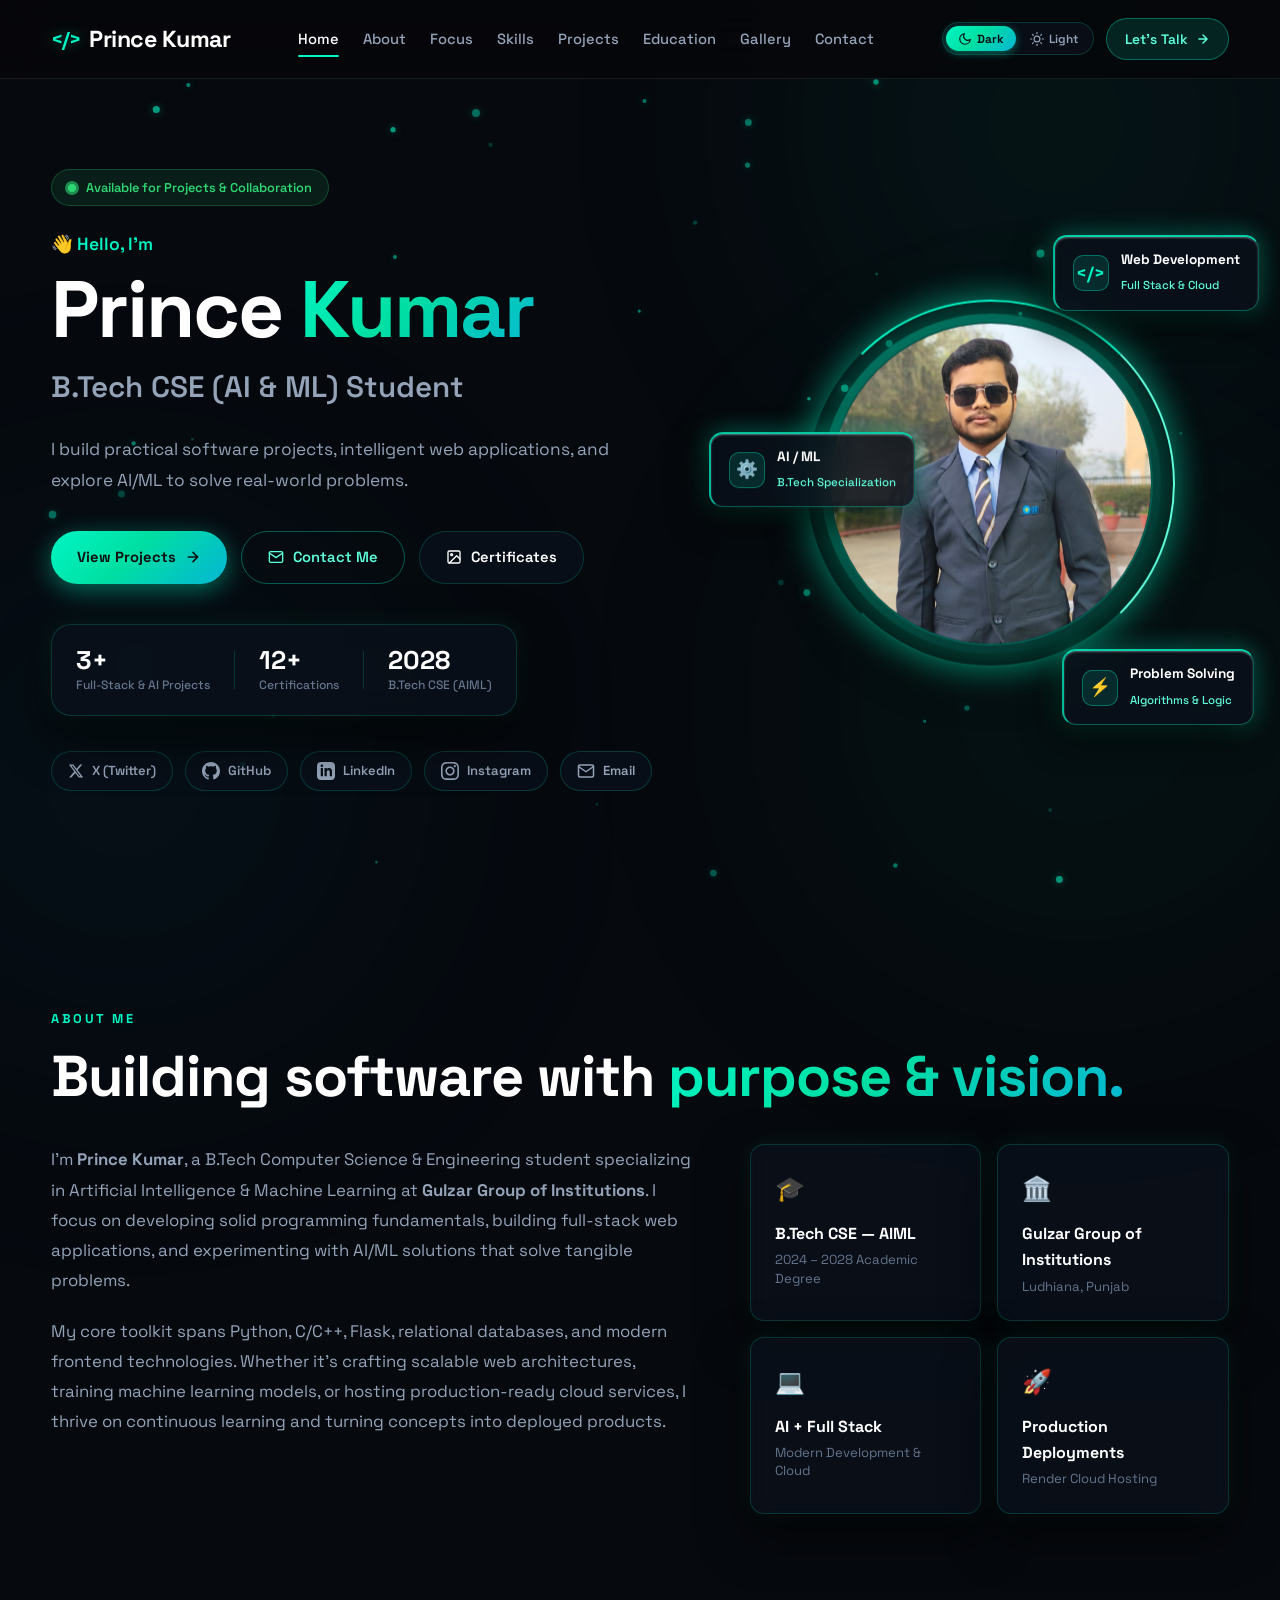
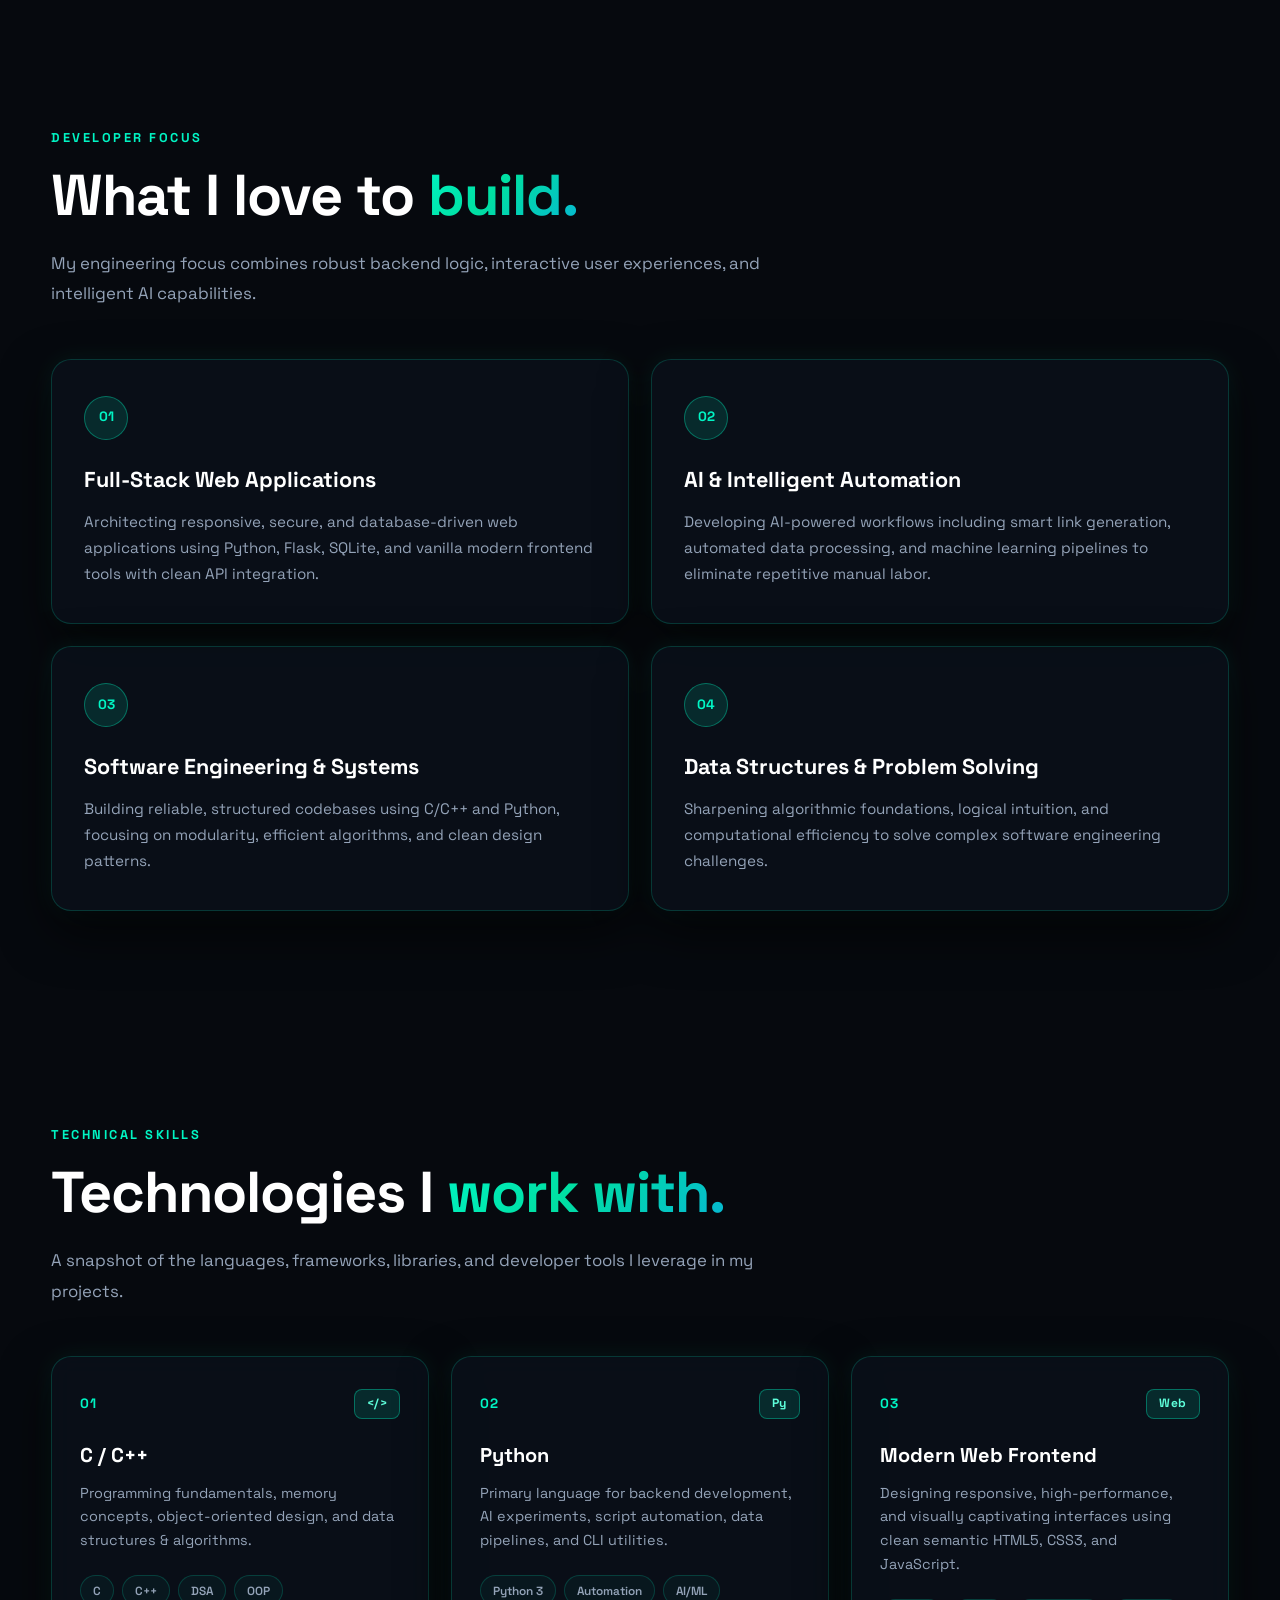
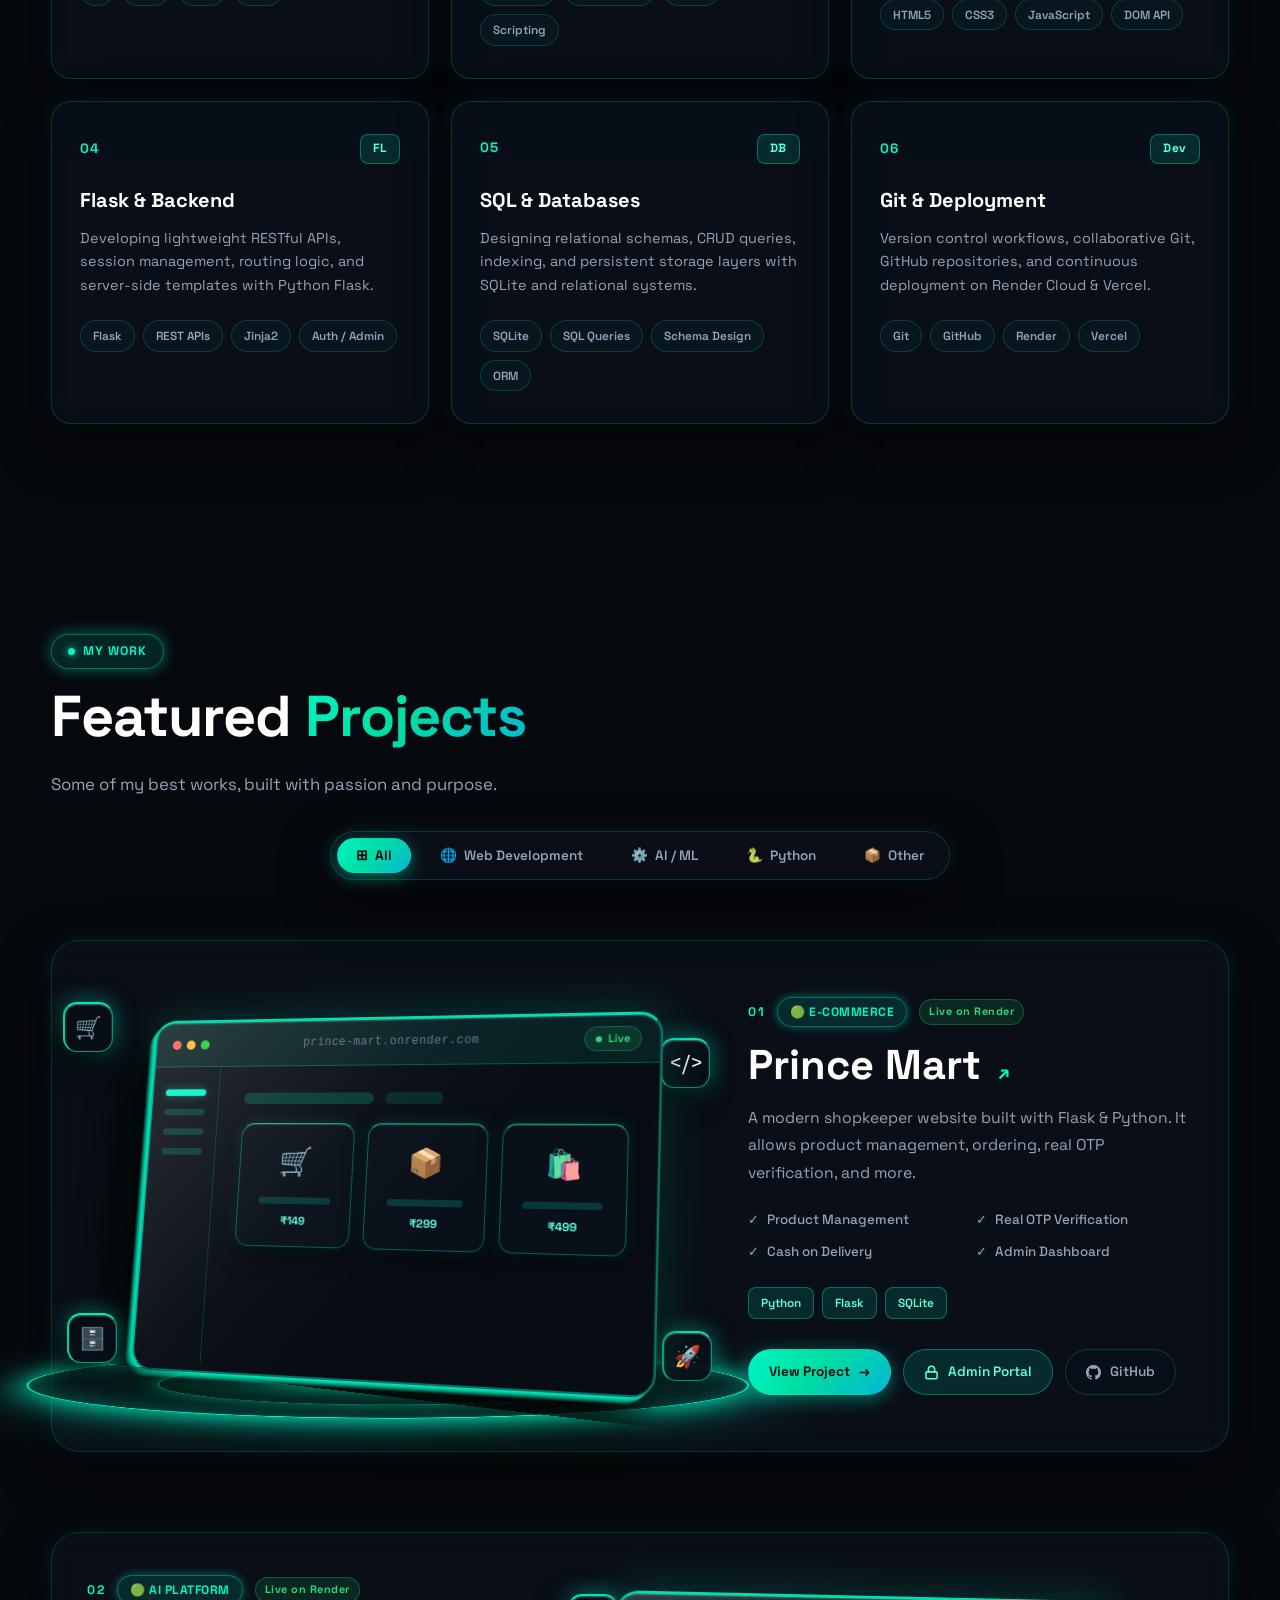
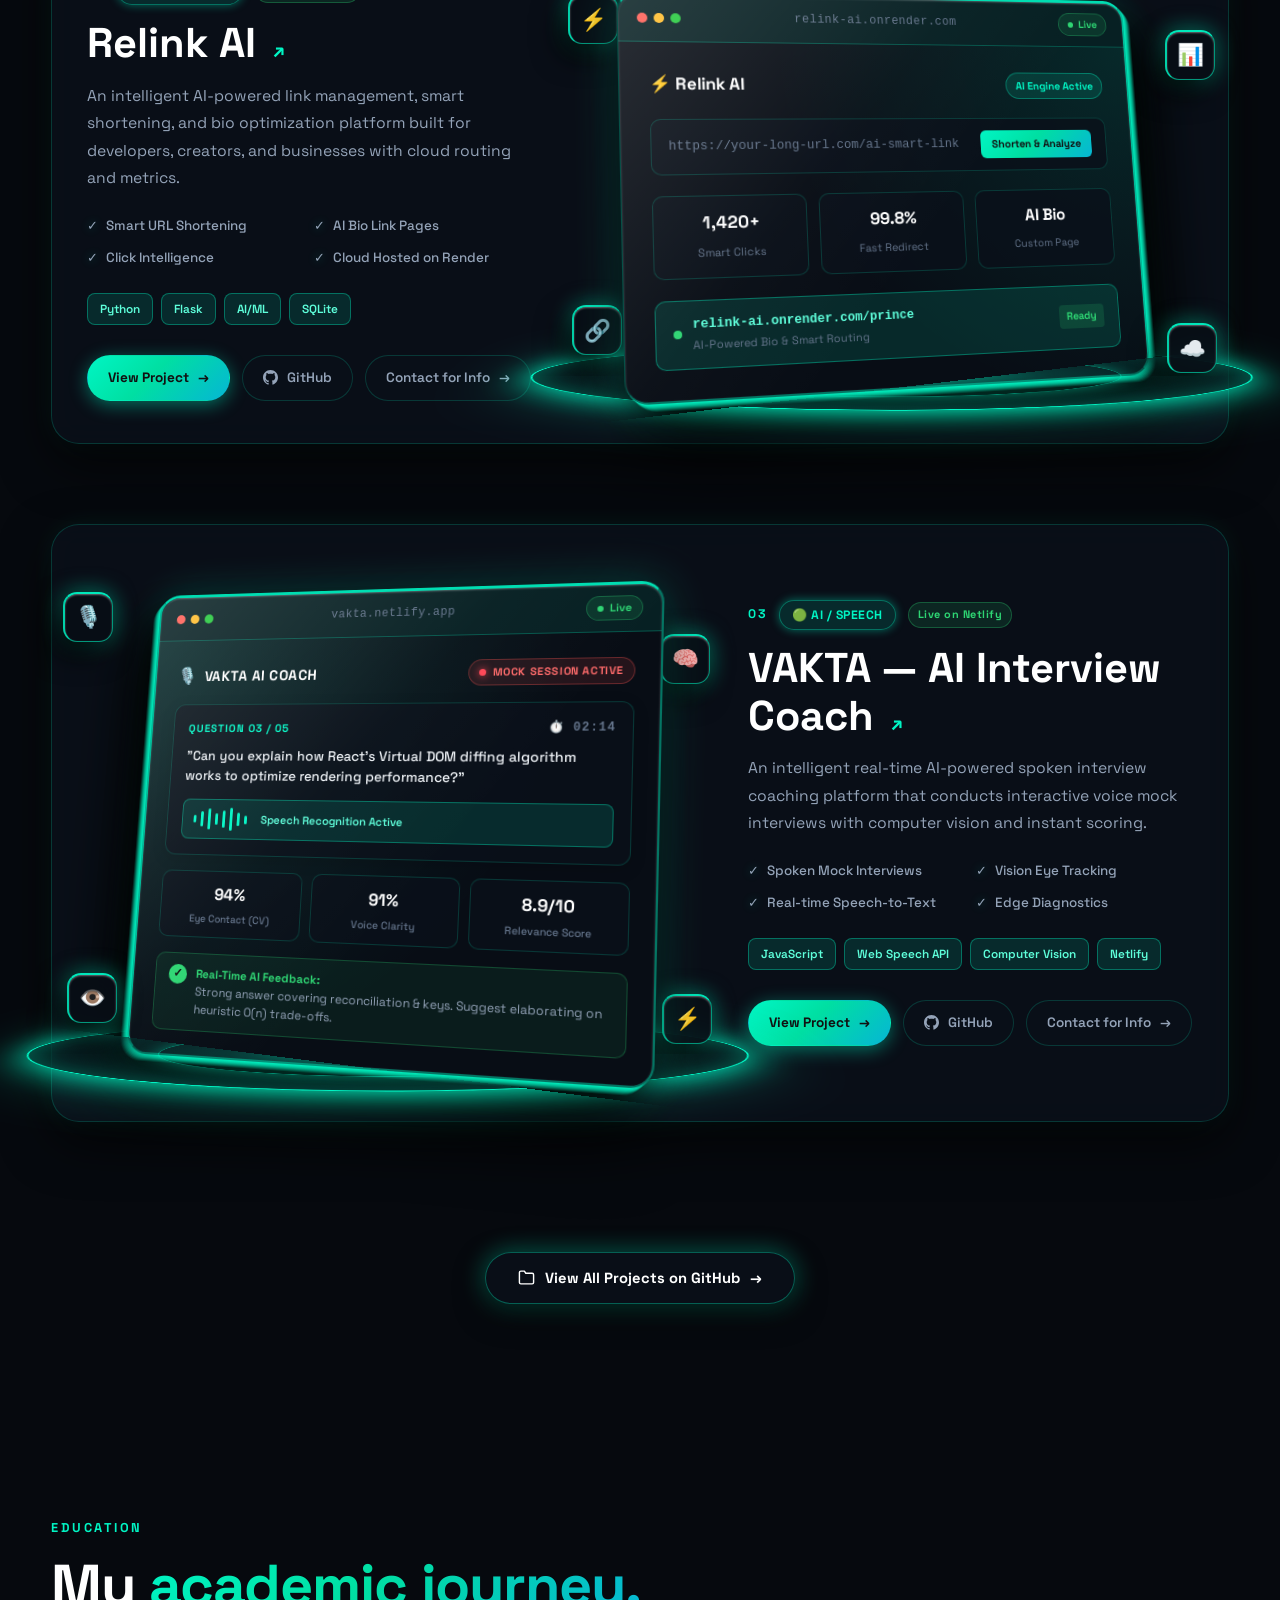
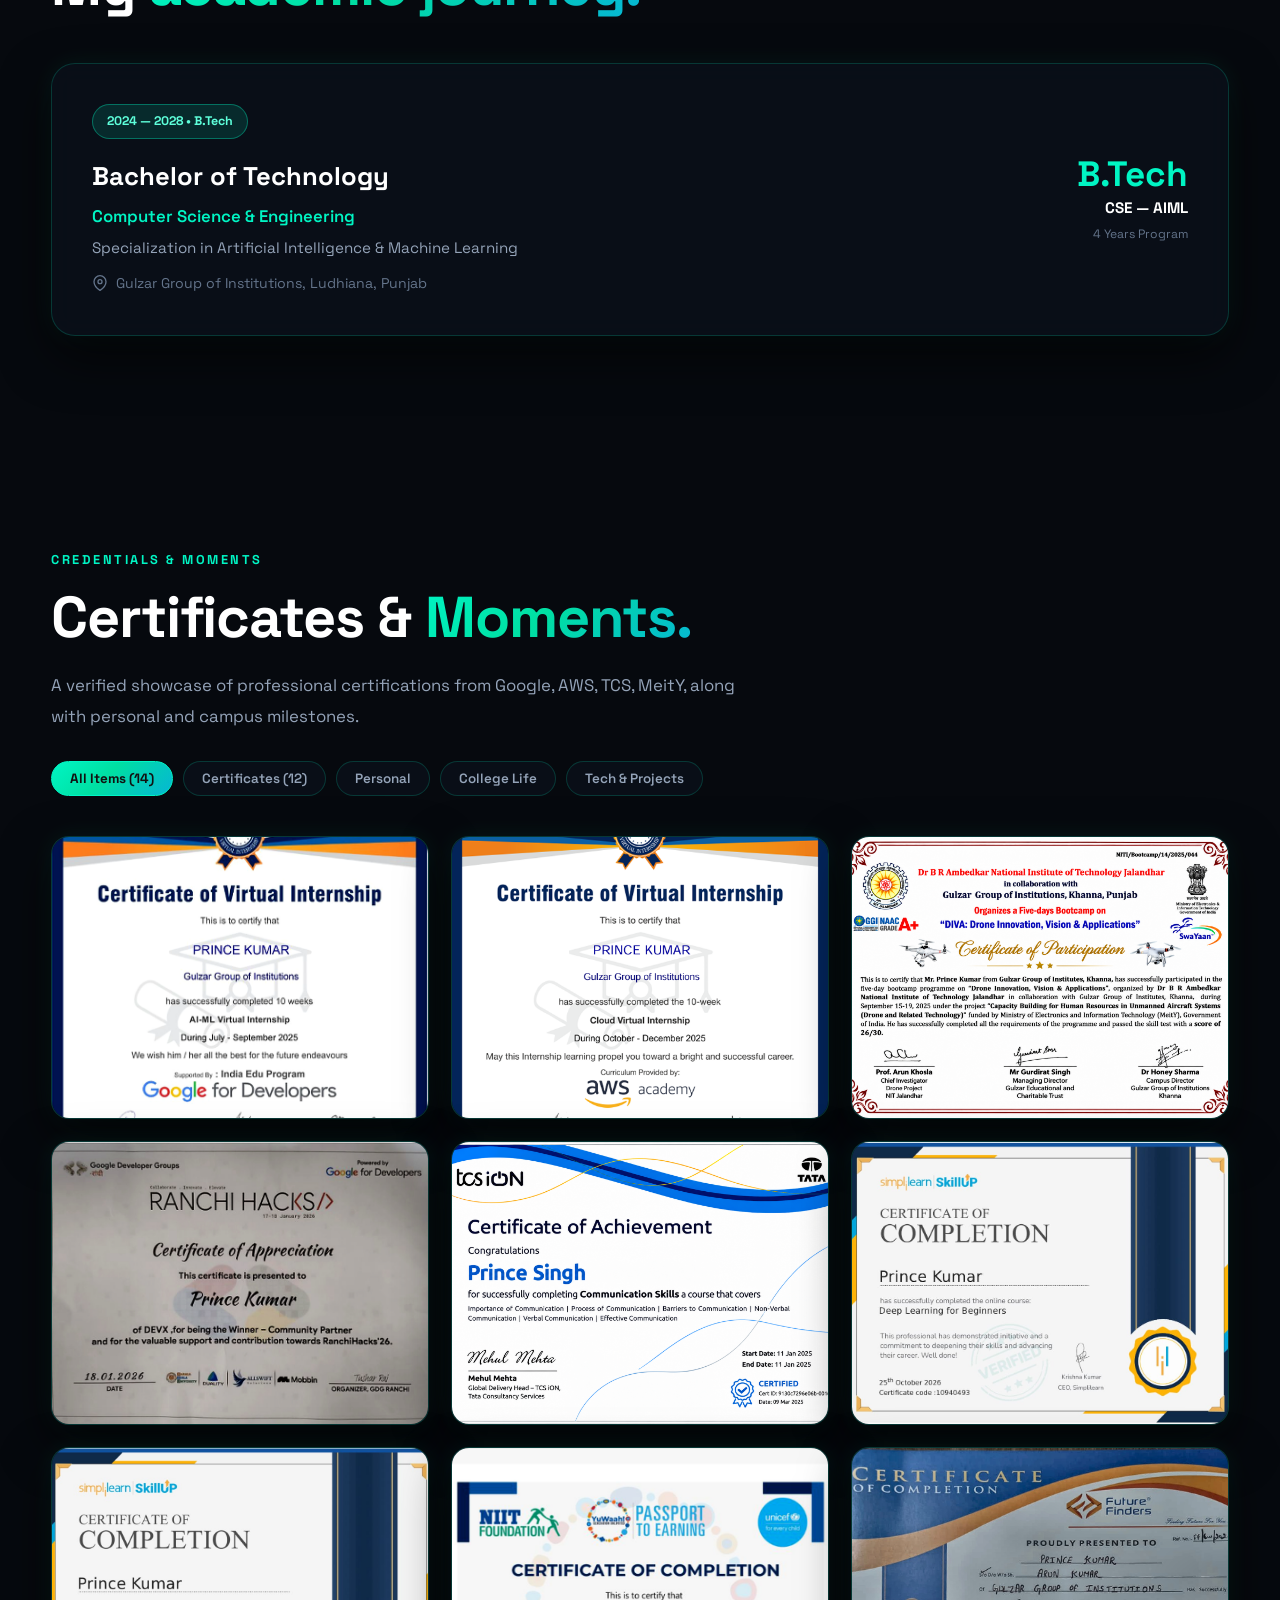
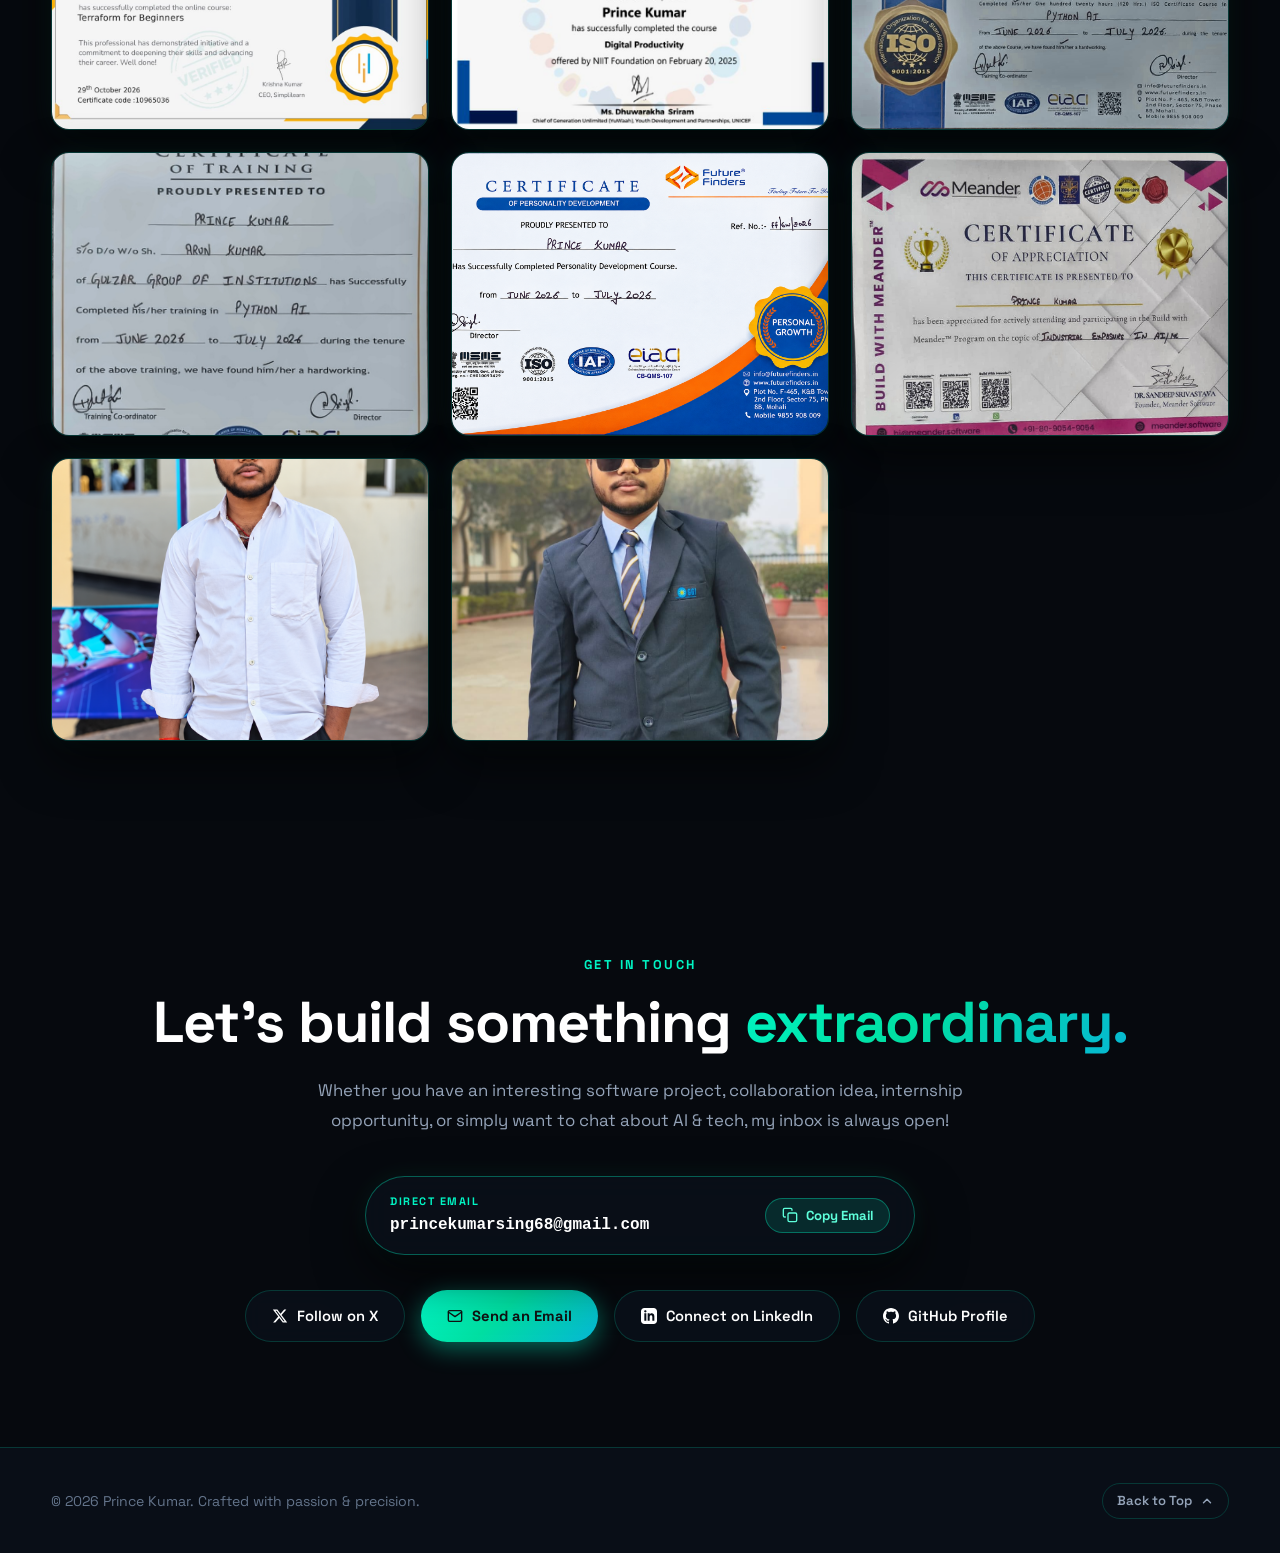
==== commit 8ececee8: "fix: remove orbit ring line crossing over project window mockup" ====
--- a/index.html
+++ b/index.html
@@ -458,7 +458,6 @@
                     <!-- ================= PROJECT 01: PRINCE MART ================= -->
                     <article class="project-feature" data-category="web python">
                         <div class="project-visual">
-                            <div class="cyber-orbit-ring" aria-hidden="true"></div>
                             <span class="cyber-floating-icon f-icon-1" aria-hidden="true">🛒</span>
                             <span class="cyber-floating-icon f-icon-2" aria-hidden="true">🗄️</span>
                             <span class="cyber-floating-icon f-icon-3" aria-hidden="true">&lt;/&gt;</span>
@@ -580,7 +579,6 @@
                     <!-- ================= PROJECT 02: RELINK AI ================= -->
                     <article class="project-feature reverse" data-category="web aiml python">
                         <div class="project-visual">
-                            <div class="cyber-orbit-ring" aria-hidden="true"></div>
                             <span class="cyber-floating-icon f-icon-1" aria-hidden="true">⚡</span>
                             <span class="cyber-floating-icon f-icon-2" aria-hidden="true">🔗</span>
                             <span class="cyber-floating-icon f-icon-3" aria-hidden="true">📊</span>
@@ -701,7 +699,6 @@
                     <!-- ================= PROJECT 03: VAKTA AI ================= -->
                     <article class="project-feature" data-category="web aiml other">
                         <div class="project-visual">
-                            <div class="cyber-orbit-ring" aria-hidden="true"></div>
                             <span class="cyber-floating-icon f-icon-1" aria-hidden="true">🎙️</span>
                             <span class="cyber-floating-icon f-icon-2" aria-hidden="true">👁️</span>
                             <span class="cyber-floating-icon f-icon-3" aria-hidden="true">🧠</span>
--- a/style.css
+++ b/style.css
@@ -138,25 +138,61 @@
     color: #ffffff !important;
 }
 
-:root[data-theme="light"] .cyber-orbit-ring,
-body.light-theme .cyber-orbit-ring {
-    border-color: rgba(56, 189, 248, 0.45);
-    box-shadow: 0 0 20px rgba(56, 189, 248, 0.25);
-    opacity: 0.6;
-}
 
 :root[data-theme="light"] .cyber-floating-icon,
 body.light-theme .cyber-floating-icon {
-    background: rgba(255, 255, 255, 0.92);
-    border-color: rgba(147, 197, 253, 0.6);
-    box-shadow: 0 8px 20px rgba(186, 230, 253, 0.4);
+    background: rgba(255, 255, 255, 0.94);
+    border-color: rgba(14, 165, 233, 0.4);
+    border-top-color: rgba(14, 165, 233, 0.8);
+    border-left-color: rgba(14, 165, 233, 0.7);
+    box-shadow: -6px 10px 25px rgba(14, 165, 233, 0.25), 0 0 15px rgba(14, 165, 233, 0.2);
 }
 
 :root[data-theme="light"] .cyber-pedestal-platform,
 body.light-theme .cyber-pedestal-platform {
-    background: radial-gradient(ellipse at center, rgba(224, 242, 254, 0.85) 0%, transparent 72%);
-    border-color: rgba(147, 197, 253, 0.5);
-    box-shadow: 0 0 25px rgba(186, 230, 253, 0.5);
+    background: radial-gradient(ellipse at center, rgba(14, 165, 233, 0.2) 0%, rgba(14, 165, 233, 0.05) 45%, transparent 75%);
+    border-color: #0284c7;
+    box-shadow: 0 0 35px rgba(14, 165, 233, 0.4), inset 0 0 20px rgba(14, 165, 233, 0.25);
+}
+
+:root[data-theme="light"] .cyber-pedestal-platform::before,
+body.light-theme .cyber-pedestal-platform::before {
+    border-color: rgba(14, 165, 233, 0.4);
+    box-shadow: 0 0 15px rgba(14, 165, 233, 0.25);
+}
+
+:root[data-theme="light"] .project-window,
+body.light-theme .project-window {
+    border-color: rgba(14, 165, 233, 0.4);
+    border-top-color: rgba(14, 165, 233, 0.85);
+    border-left-color: rgba(14, 165, 233, 0.7);
+    box-shadow:
+        -1px 1px 0px rgba(14, 165, 233, 0.4),
+        -2px 2px 0px rgba(14, 165, 233, 0.3),
+        -3px 3px 0px rgba(14, 165, 233, 0.25),
+        -4px 4px 0px rgba(14, 165, 233, 0.2),
+        -5px 5px 0px rgba(14, 165, 233, 0.15),
+        -12px 18px 35px rgba(14, 165, 233, 0.18),
+        -20px 30px 60px rgba(0, 0, 0, 0.12),
+        0 0 30px rgba(14, 165, 233, 0.2),
+        inset 0 1px 2px rgba(255, 255, 255, 0.6);
+}
+
+:root[data-theme="light"] .project-feature.reverse .project-window,
+body.light-theme .project-feature.reverse .project-window {
+    border-color: rgba(14, 165, 233, 0.4);
+    border-top-color: rgba(14, 165, 233, 0.85);
+    border-right-color: rgba(14, 165, 233, 0.7);
+    box-shadow:
+        1px 1px 0px rgba(14, 165, 233, 0.4),
+        2px 2px 0px rgba(14, 165, 233, 0.3),
+        3px 3px 0px rgba(14, 165, 233, 0.25),
+        4px 4px 0px rgba(14, 165, 233, 0.2),
+        5px 5px 0px rgba(14, 165, 233, 0.15),
+        12px 18px 35px rgba(14, 165, 233, 0.18),
+        20px 30px 60px rgba(0, 0, 0, 0.12),
+        0 0 30px rgba(14, 165, 233, 0.2),
+        inset 0 1px 2px rgba(255, 255, 255, 0.6);
 }
 
 :root[data-theme="light"] .check-icon,
@@ -804,12 +840,27 @@
     padding: 12px 18px;
     background: var(--bg-card);
     border: 1px solid var(--border-gold);
+    border-top: 2px solid rgba(0, 245, 196, 0.85);
+    border-left: 2px solid rgba(0, 245, 196, 0.75);
     border-radius: var(--radius-md);
-    box-shadow: 0 12px 30px rgba(0, 0, 0, 0.65), 0 0 20px var(--gold-glow);
+    box-shadow:
+        -8px 14px 32px rgba(0, 0, 0, 0.8),
+        0 0 24px var(--gold-glow),
+        inset 0 1px 2px rgba(255, 255, 255, 0.35);
     backdrop-filter: blur(18px);
     -webkit-backdrop-filter: blur(18px);
     z-index: 4;
-    transition: transform 0.3s ease, border-color 0.3s ease, box-shadow 0.3s ease;
+    transform-style: preserve-3d;
+    transition: transform 0.35s cubic-bezier(0.16, 1, 0.3, 1), border-color 0.3s ease, box-shadow 0.3s ease;
+}
+
+.floating-card:hover {
+    transform: scale3d(1.08, 1.08, 1.08) translateY(-4px) !important;
+    border-color: var(--gold);
+    box-shadow:
+        -10px 18px 40px rgba(0, 0, 0, 0.9),
+        0 0 35px var(--gold),
+        inset 0 1px 2px rgba(255, 255, 255, 0.5);
 }
 
 .floating-card:hover {
@@ -1168,88 +1219,151 @@
     color: #ffffff !important;
 }
 
-/* CYBER VISUAL CONTAINER & NEON ORBITS */
+/* CYBER VISUAL CONTAINER & 3D ISOMETRIC NEON STAGE */
 .project-visual {
     position: relative;
     display: flex;
     align-items: center;
     justify-content: center;
-    min-height: 380px;
+    min-height: 440px;
+    perspective: 1200px;
+    transform-style: preserve-3d;
+    padding: 20px 10px;
 }
 
 .cyber-orbit-ring {
-    position: absolute;
-    top: 50%;
-    left: 50%;
-    width: 108%;
-    height: 95px;
-    transform: translate(-50%, -50%) rotate(-12deg);
-    border: 2px solid var(--gold);
-    border-radius: 50%;
-    box-shadow: 0 0 35px var(--gold-glow), inset 0 0 20px var(--gold-glow);
-    pointer-events: none;
-    z-index: 2;
-    opacity: 0.85;
-    animation: cyberOrbitPulse 4s ease-in-out infinite alternate;
-}
-
-@keyframes cyberOrbitPulse {
-    0% { transform: translate(-50%, -50%) rotate(-12deg) scale(0.97); opacity: 0.7; }
-    100% { transform: translate(-50%, -50%) rotate(-12deg) scale(1.03); opacity: 1; }
-}
-
-/* FLOATING 3D TECH ICONS */
+    display: none !important;
+}
+
+/* 3D FLOATING TECH TILES / ICONS */
 .cyber-floating-icon {
     position: absolute;
-    width: 44px;
-    height: 44px;
+    width: 50px;
+    height: 50px;
     display: flex;
     align-items: center;
     justify-content: center;
-    border-radius: 12px;
-    background: var(--bg-card);
-    border: 1px solid var(--border-gold);
-    box-shadow: 0 8px 24px rgba(0, 0, 0, 0.6), 0 0 16px var(--gold-glow);
-    font-size: 1.25rem;
-    z-index: 3;
-    backdrop-filter: blur(12px);
-    transition: transform 0.3s ease;
+    border-radius: 14px;
+    background: rgba(8, 14, 22, 0.90);
+    border: 1.5px solid rgba(0, 245, 196, 0.6);
+    border-top: 2px solid rgba(0, 245, 196, 0.95);
+    border-left: 2px solid rgba(0, 245, 196, 0.85);
+    box-shadow:
+        -8px 12px 28px rgba(0, 0, 0, 0.88),
+        0 0 22px rgba(0, 245, 196, 0.5),
+        inset 0 1px 2px rgba(255, 255, 255, 0.4);
+    font-size: 1.35rem;
+    z-index: 6;
+    backdrop-filter: blur(14px);
+    transform-style: preserve-3d;
+    cursor: pointer;
+    transition: transform 0.35s cubic-bezier(0.16, 1, 0.3, 1), box-shadow 0.35s ease, border-color 0.35s ease;
 }
 
 .cyber-floating-icon:hover {
-    transform: scale(1.15) rotate(5deg);
+    transform: scale3d(1.22, 1.22, 1.22) translateZ(50px) rotate(6deg) !important;
     border-color: var(--gold);
-}
-
-.f-icon-1 { top: 8%; left: -20px; animation: floatIcon1 4s ease-in-out infinite alternate; }
-.f-icon-2 { bottom: 15%; left: -16px; animation: floatIcon2 4.6s ease-in-out infinite alternate 0.4s; }
-.f-icon-3 { top: 16%; right: -18px; animation: floatIcon3 4.2s ease-in-out infinite alternate 0.8s; }
-.f-icon-4 { bottom: 10%; right: -20px; animation: floatIcon4 5s ease-in-out infinite alternate 1.2s; }
-
-@keyframes floatIcon1 { 0% { transform: translateY(0); } 100% { transform: translateY(-9px) rotate(-3deg); } }
-@keyframes floatIcon2 { 0% { transform: translateY(0); } 100% { transform: translateY(8px) rotate(3deg); } }
-@keyframes floatIcon3 { 0% { transform: translateY(0); } 100% { transform: translateY(-10px) rotate(4deg); } }
-@keyframes floatIcon4 { 0% { transform: translateY(0); } 100% { transform: translateY(9px) rotate(-4deg); } }
-
-/* CYBER PEDESTAL PLATFORM */
+    box-shadow:
+        -10px 16px 35px rgba(0, 0, 0, 0.95),
+        0 0 35px var(--gold),
+        inset 0 1px 3px rgba(255, 255, 255, 0.6);
+}
+
+.f-icon-1 {
+    top: 6%;
+    left: -24px;
+    animation: float3DIcon1 4.5s ease-in-out infinite alternate;
+}
+.f-icon-2 {
+    bottom: 12%;
+    left: -20px;
+    animation: float3DIcon2 5s ease-in-out infinite alternate 0.5s;
+}
+.f-icon-3 {
+    top: 14%;
+    right: -22px;
+    animation: float3DIcon3 4.2s ease-in-out infinite alternate 0.8s;
+}
+.f-icon-4 {
+    bottom: 8%;
+    right: -24px;
+    animation: float3DIcon4 5.2s ease-in-out infinite alternate 1.2s;
+}
+
+@keyframes float3DIcon1 {
+    0% { transform: perspective(600px) rotateY(-18deg) rotateX(10deg) translateZ(20px) translateY(0); }
+    100% { transform: perspective(600px) rotateY(-24deg) rotateX(15deg) translateZ(45px) translateY(-14px); }
+}
+@keyframes float3DIcon2 {
+    0% { transform: perspective(600px) rotateY(-15deg) rotateX(-8deg) translateZ(30px) translateY(0); }
+    100% { transform: perspective(600px) rotateY(-10deg) rotateX(-4deg) translateZ(15px) translateY(12px); }
+}
+@keyframes float3DIcon3 {
+    0% { transform: perspective(600px) rotateY(18deg) rotateX(10deg) translateZ(25px) translateY(0); }
+    100% { transform: perspective(600px) rotateY(24deg) rotateX(16deg) translateZ(50px) translateY(-14px); }
+}
+@keyframes float3DIcon4 {
+    0% { transform: perspective(600px) rotateY(16deg) rotateX(-10deg) translateZ(18px) translateY(0); }
+    100% { transform: perspective(600px) rotateY(10deg) rotateX(-5deg) translateZ(38px) translateY(12px); }
+}
+
+/* 3D CYBER PEDESTAL STAGE PLATFORM */
 .cyber-pedestal-platform {
     position: absolute;
-    bottom: -28px;
-    left: 4%;
-    width: 92%;
-    height: 45px;
+    bottom: -45px;
+    left: 50%;
+    transform: translateX(-50%) rotateX(74deg);
+    width: 120%;
+    height: 155px;
     border-radius: 50%;
-    background: radial-gradient(ellipse at center, var(--gold-soft) 0%, transparent 72%);
-    border: 1.5px solid var(--border-gold);
-    box-shadow: 0 0 35px var(--gold-glow), inset 0 0 20px var(--gold-soft);
+    background: radial-gradient(ellipse at center, rgba(0, 245, 196, 0.35) 0%, rgba(0, 245, 196, 0.12) 42%, rgba(6, 12, 18, 0.8) 70%, transparent 85%);
+    border: 2px solid var(--gold);
+    box-shadow:
+        0 0 45px var(--gold),
+        0 0 90px rgba(0, 245, 196, 0.5),
+        inset 0 0 40px var(--gold-glow);
     pointer-events: none;
     z-index: 0;
-    animation: pedestalPulse 3.5s ease-in-out infinite alternate;
-}
-
-@keyframes pedestalPulse {
-    0% { transform: scaleX(0.96); opacity: 0.6; }
-    100% { transform: scaleX(1.04); opacity: 1; }
+    animation: pedestal3DPulse 4s ease-in-out infinite alternate;
+}
+
+.cyber-pedestal-platform::before {
+    content: '';
+    position: absolute;
+    top: 18%;
+    left: 18%;
+    right: 18%;
+    bottom: 18%;
+    border-radius: 50%;
+    border: 1.5px solid rgba(0, 245, 196, 0.55);
+    box-shadow: 0 0 25px var(--gold-glow);
+}
+
+.cyber-pedestal-platform::after {
+    content: '';
+    position: absolute;
+    top: 32%;
+    left: 28%;
+    right: 28%;
+    bottom: 32%;
+    border-radius: 50%;
+    background: radial-gradient(ellipse, rgba(0, 245, 196, 0.6) 0%, transparent 70%);
+    filter: blur(10px);
+}
+
+@keyframes pedestal3DPulse {
+    0% {
+        transform: translateX(-50%) rotateX(74deg) scale(0.97);
+        opacity: 0.75;
+    }
+    100% {
+        transform: translateX(-50%) rotateX(74deg) scale(1.03);
+        opacity: 1;
+        box-shadow:
+            0 0 55px var(--gold),
+            0 0 110px rgba(0, 245, 196, 0.65),
+            inset 0 0 50px var(--gold);
+    }
 }
 
 /* PROJECT CHECKLIST */
@@ -1385,16 +1499,96 @@
     order: 1;
 }
 
-/* PROJECT WINDOW MOCKUPS */
+/* 3D PROJECT WINDOW / TABLET MOCKUP */
 .project-window {
+    position: relative;
     background: var(--window-bg);
-    border: 1px solid var(--window-border);
-    border-radius: 18px;
+    border: 2px solid rgba(0, 245, 196, 0.45);
+    border-top: 3.5px solid rgba(0, 245, 196, 0.9);
+    border-left: 2.5px solid rgba(0, 245, 196, 0.75);
+    border-radius: 22px;
     overflow: hidden;
-    box-shadow: 0 15px 45px rgba(0, 0, 0, 0.15);
-    min-height: 360px;
+    min-height: 370px;
+    width: 100%;
+    max-width: 530px;
     display: flex;
     flex-direction: column;
+    transform: rotateY(-14deg) rotateX(8deg) rotateZ(1deg);
+    transform-style: preserve-3d;
+    box-shadow:
+        -1px 1px 0px rgba(0, 245, 196, 0.5),
+        -2px 2px 0px rgba(0, 245, 196, 0.4),
+        -3px 3px 0px rgba(0, 245, 196, 0.35),
+        -4px 4px 0px rgba(0, 245, 196, 0.3),
+        -5px 5px 0px rgba(0, 245, 196, 0.25),
+        -6px 6px 0px rgba(0, 245, 196, 0.2),
+        -7px 7px 0px rgba(0, 245, 196, 0.15),
+        -14px 22px 35px rgba(0, 0, 0, 0.75),
+        -25px 38px 70px rgba(0, 0, 0, 0.9),
+        0 0 45px rgba(0, 245, 196, 0.25),
+        inset 0 1px 2px rgba(255, 255, 255, 0.3);
+    transition: transform 0.45s cubic-bezier(0.16, 1, 0.3, 1), box-shadow 0.45s ease;
+    z-index: 2;
+}
+
+/* Glass Specular Glare Reflection across tablet screen */
+.project-window::before {
+    content: '';
+    position: absolute;
+    top: 0;
+    left: 0;
+    right: 0;
+    bottom: 0;
+    background: linear-gradient(130deg, rgba(255, 255, 255, 0.14) 0%, rgba(255, 255, 255, 0.02) 40%, transparent 60%);
+    pointer-events: none;
+    z-index: 8;
+    border-radius: inherit;
+}
+
+/* Reverse Project Layout: angles opposite way toward the center */
+.project-feature.reverse .project-window {
+    transform: rotateY(14deg) rotateX(8deg) rotateZ(-1deg);
+    border-top: 3.5px solid rgba(0, 245, 196, 0.9);
+    border-right: 2.5px solid rgba(0, 245, 196, 0.75);
+    border-left: 1.5px solid rgba(0, 245, 196, 0.3);
+    box-shadow:
+        1px 1px 0px rgba(0, 245, 196, 0.5),
+        2px 2px 0px rgba(0, 245, 196, 0.4),
+        3px 3px 0px rgba(0, 245, 196, 0.35),
+        4px 4px 0px rgba(0, 245, 196, 0.3),
+        5px 5px 0px rgba(0, 245, 196, 0.25),
+        6px 6px 0px rgba(0, 245, 196, 0.2),
+        7px 7px 0px rgba(0, 245, 196, 0.15),
+        14px 22px 35px rgba(0, 0, 0, 0.75),
+        25px 38px 70px rgba(0, 0, 0, 0.9),
+        0 0 45px rgba(0, 245, 196, 0.25),
+        inset 0 1px 2px rgba(255, 255, 255, 0.3);
+}
+
+.project-visual:hover .project-window {
+    transform: rotateY(-6deg) rotateX(4deg) scale3d(1.03, 1.03, 1.03) translateY(-8px);
+    box-shadow:
+        -1px 1px 0px rgba(0, 245, 196, 0.6),
+        -3px 3px 0px rgba(0, 245, 196, 0.5),
+        -5px 5px 0px rgba(0, 245, 196, 0.4),
+        -7px 7px 0px rgba(0, 245, 196, 0.3),
+        -9px 9px 0px rgba(0, 245, 196, 0.2),
+        -18px 28px 45px rgba(0, 0, 0, 0.8),
+        -32px 48px 90px rgba(0, 0, 0, 0.95),
+        0 0 65px rgba(0, 245, 196, 0.45);
+}
+
+.project-feature.reverse .project-visual:hover .project-window {
+    transform: rotateY(6deg) rotateX(4deg) scale3d(1.03, 1.03, 1.03) translateY(-8px);
+    box-shadow:
+        1px 1px 0px rgba(0, 245, 196, 0.6),
+        3px 3px 0px rgba(0, 245, 196, 0.5),
+        5px 5px 0px rgba(0, 245, 196, 0.4),
+        7px 7px 0px rgba(0, 245, 196, 0.3),
+        9px 9px 0px rgba(0, 245, 196, 0.2),
+        18px 28px 45px rgba(0, 0, 0, 0.8),
+        32px 48px 90px rgba(0, 0, 0, 0.95),
+        0 0 65px rgba(0, 245, 196, 0.45);
 }
 
 .window-header {
@@ -1511,15 +1705,29 @@
 }
 
 .mock-product {
-    padding: 14px;
-    border: 1px solid var(--border);
-    border-radius: 12px;
-    background: var(--bg-card);
+    padding: 16px 12px;
+    border: 1px solid rgba(0, 245, 196, 0.35);
+    border-top: 1.5px solid rgba(0, 245, 196, 0.7);
+    border-radius: 14px;
+    background: rgba(10, 18, 28, 0.82);
     display: flex;
     flex-direction: column;
     align-items: center;
     gap: 8px;
     text-align: center;
+    box-shadow:
+        0 8px 22px rgba(0, 0, 0, 0.6),
+        0 0 15px rgba(0, 245, 196, 0.15),
+        inset 0 1px 1px rgba(255, 255, 255, 0.2);
+    transition: transform 0.3s cubic-bezier(0.16, 1, 0.3, 1), border-color 0.3s ease, box-shadow 0.3s ease;
+}
+
+.mock-product:hover {
+    transform: translateY(-5px) scale(1.05);
+    border-color: var(--gold);
+    box-shadow:
+        0 14px 30px rgba(0, 0, 0, 0.75),
+        0 0 25px var(--gold-glow);
 }
 
 .mock-img-placeholder {
@@ -2623,6 +2831,35 @@
         padding: 9px 13px;
         transform: scale(0.9);
     }
+
+    .project-visual {
+        min-height: 360px;
+        perspective: 900px;
+    }
+
+    .project-window,
+    .project-feature.reverse .project-window {
+        transform: rotateY(-6deg) rotateX(4deg) !important;
+        max-width: 100%;
+    }
+
+
+    .cyber-pedestal-platform {
+        width: 105%;
+        height: 110px;
+        bottom: -25px;
+    }
+
+    .cyber-floating-icon {
+        width: 42px;
+        height: 42px;
+        font-size: 1.15rem;
+    }
+
+    .f-icon-1 { left: -10px; }
+    .f-icon-2 { left: -8px; }
+    .f-icon-3 { right: -8px; }
+    .f-icon-4 { right: -10px; }
 }
 
 @media (max-width: 480px) {
